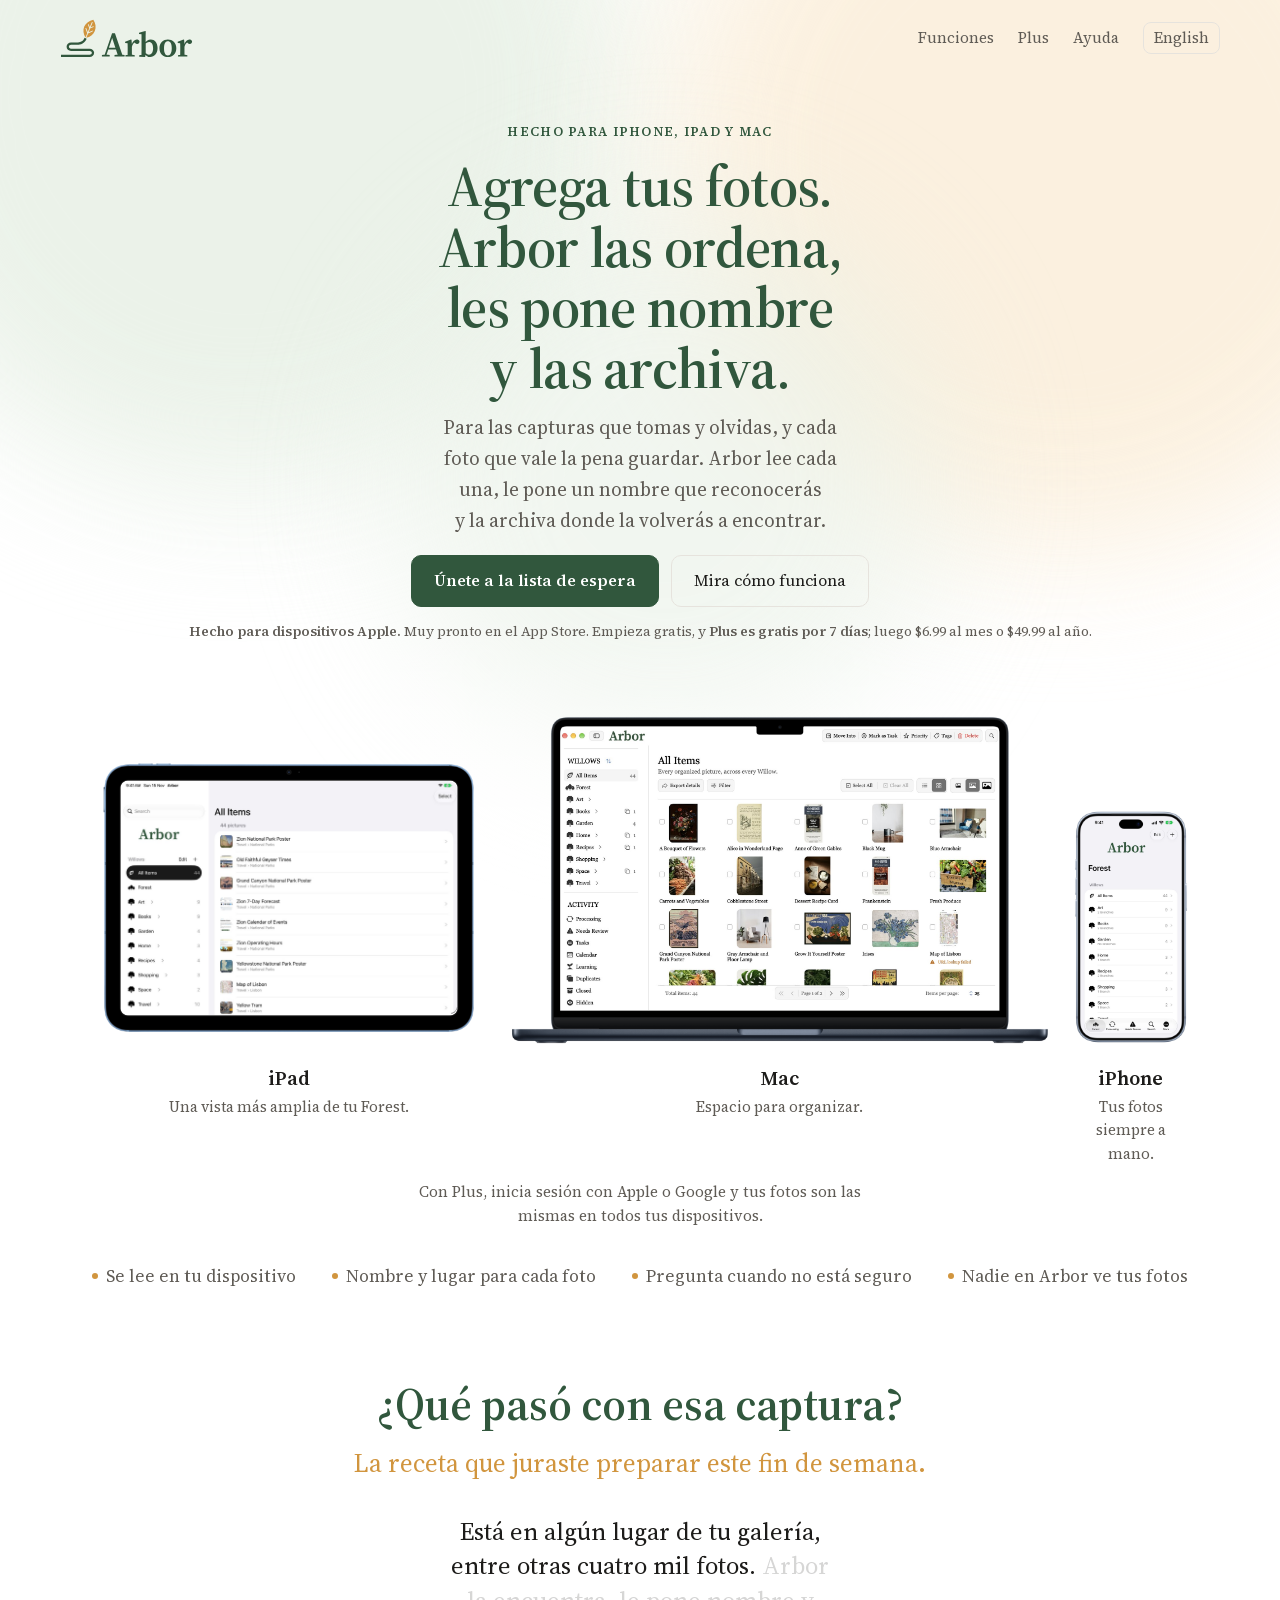
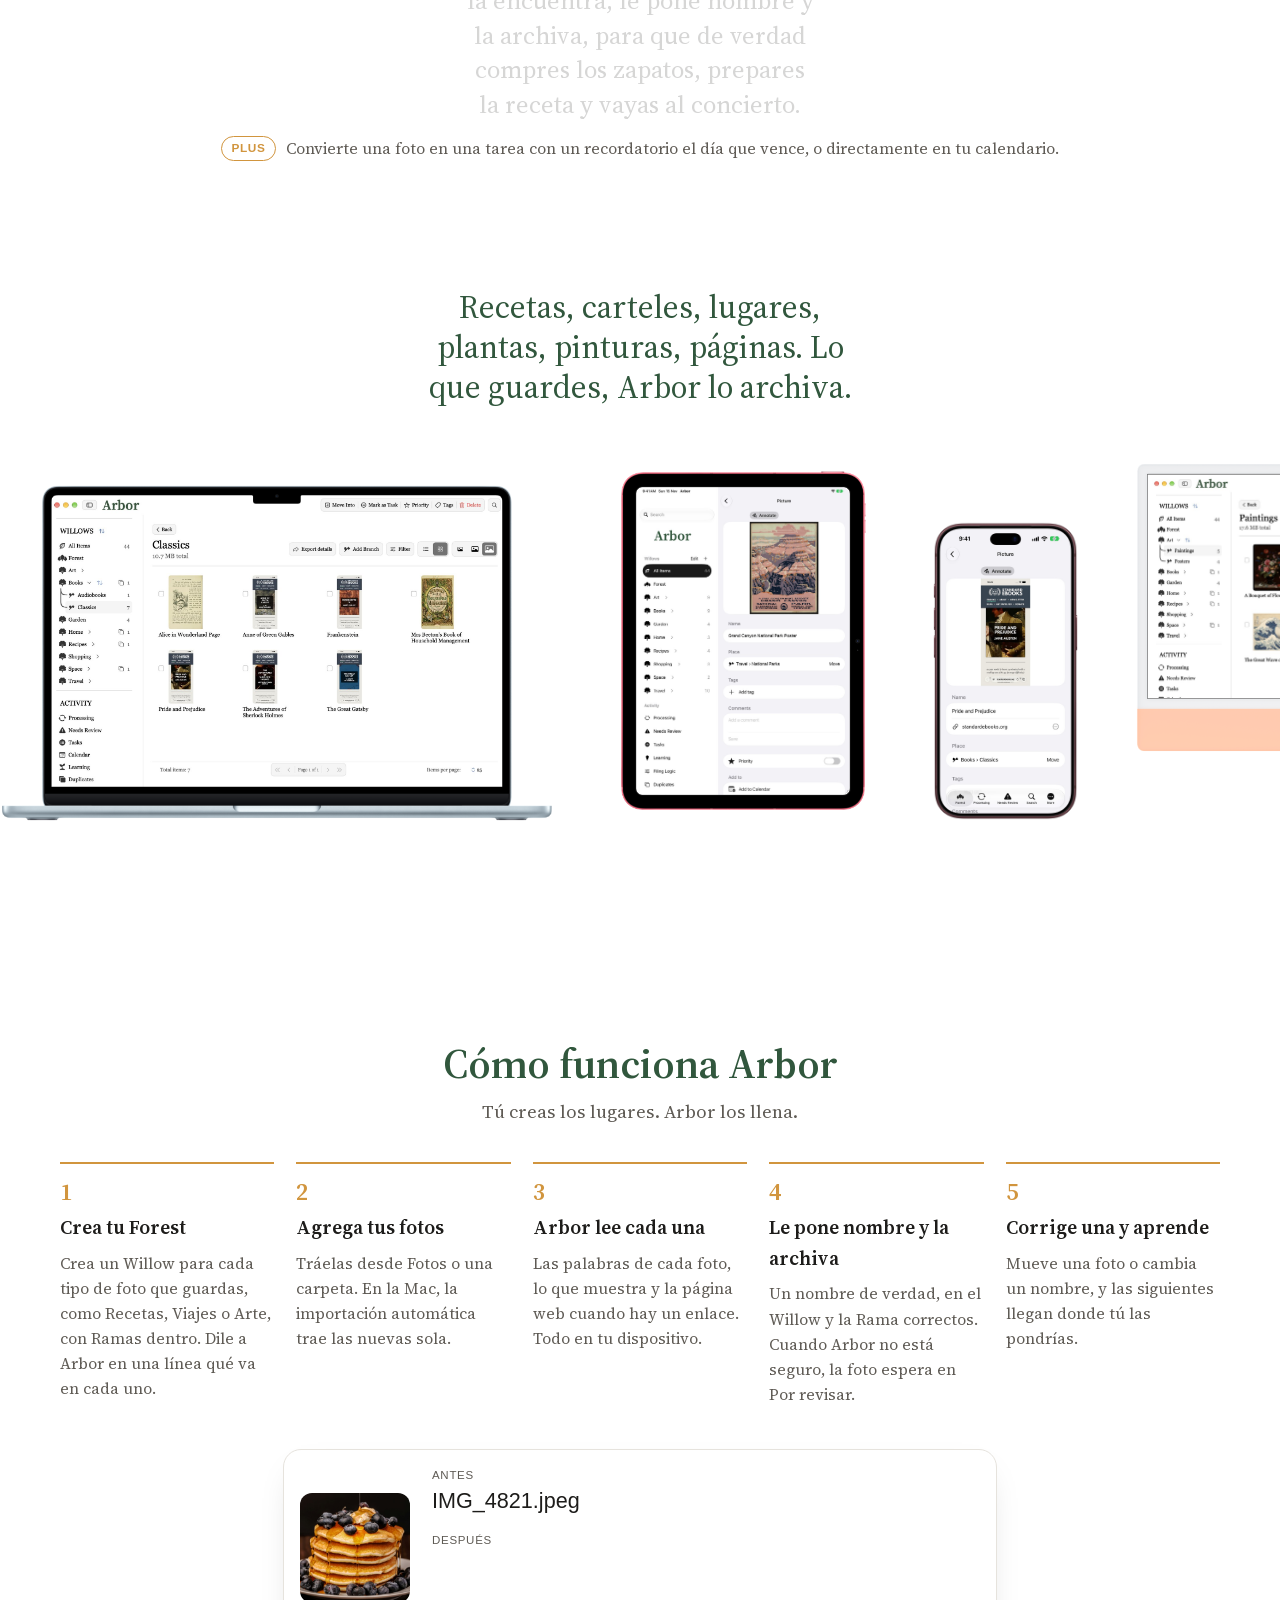
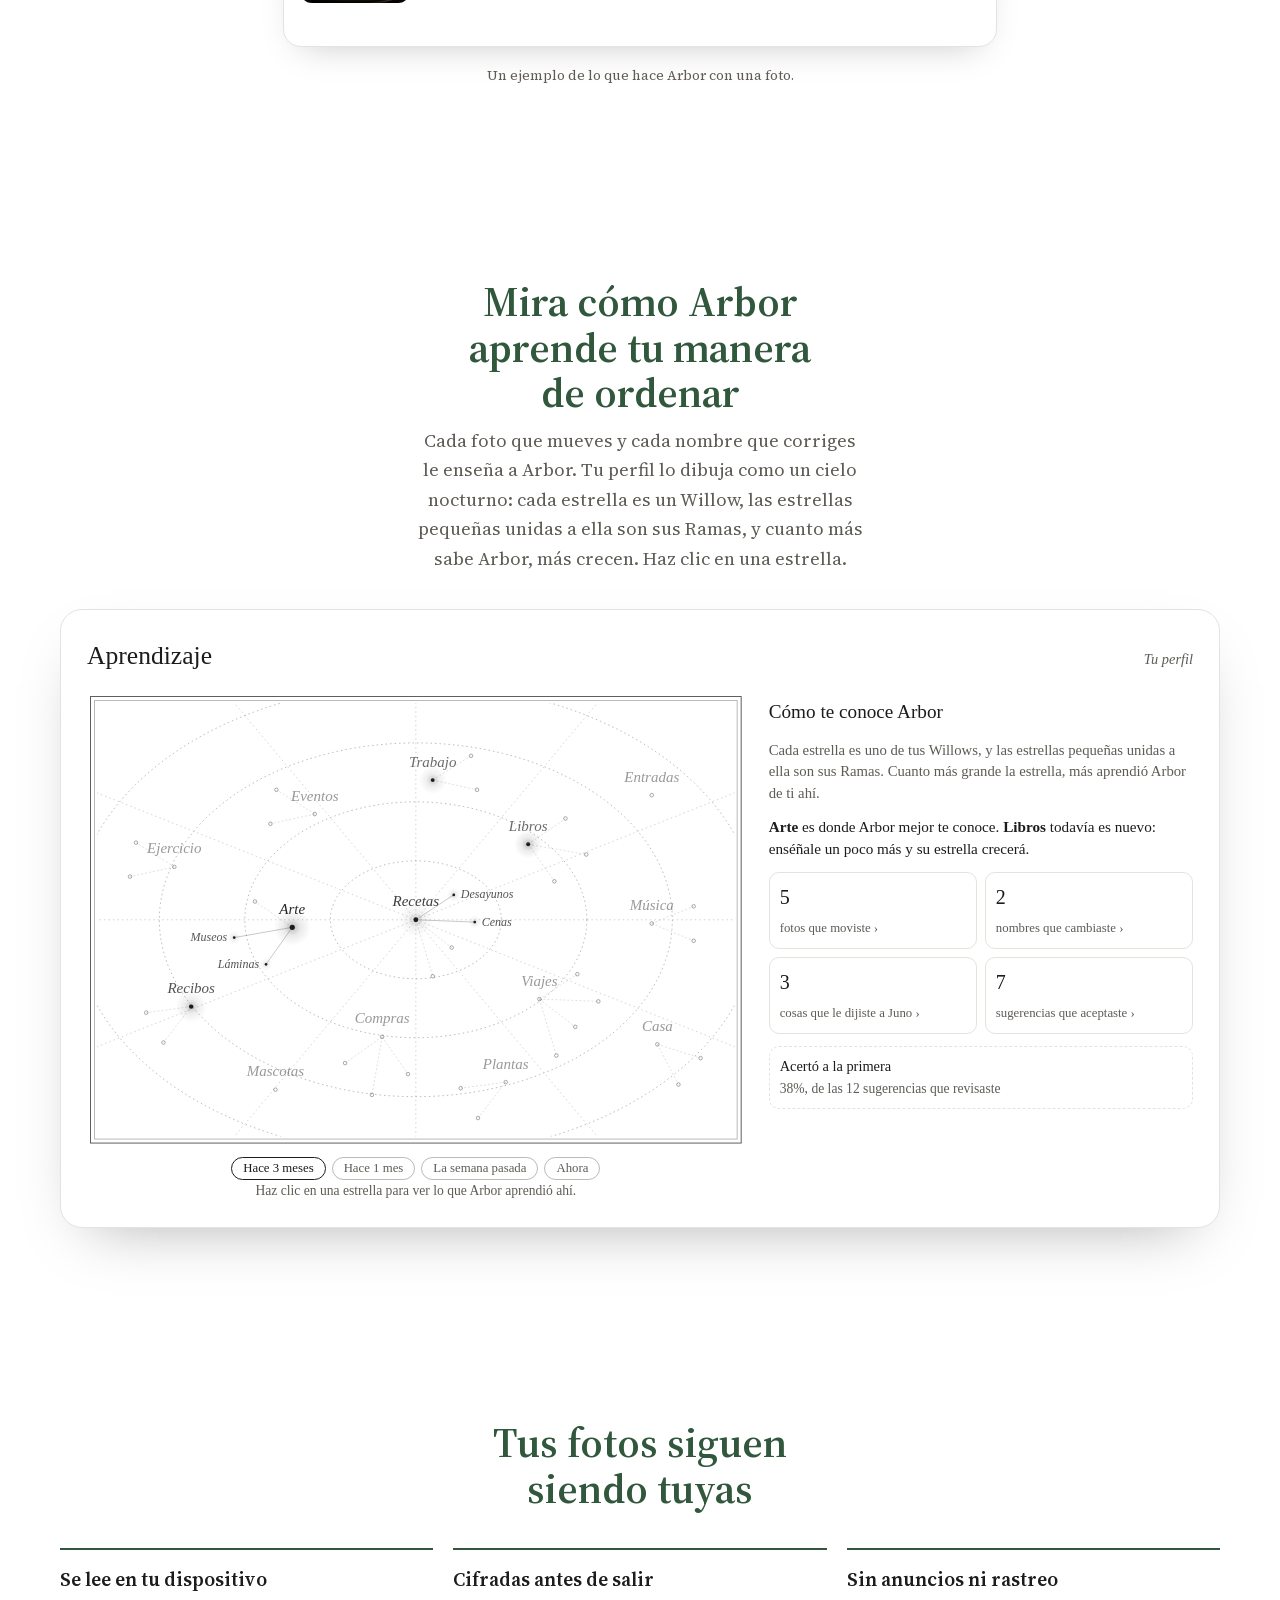
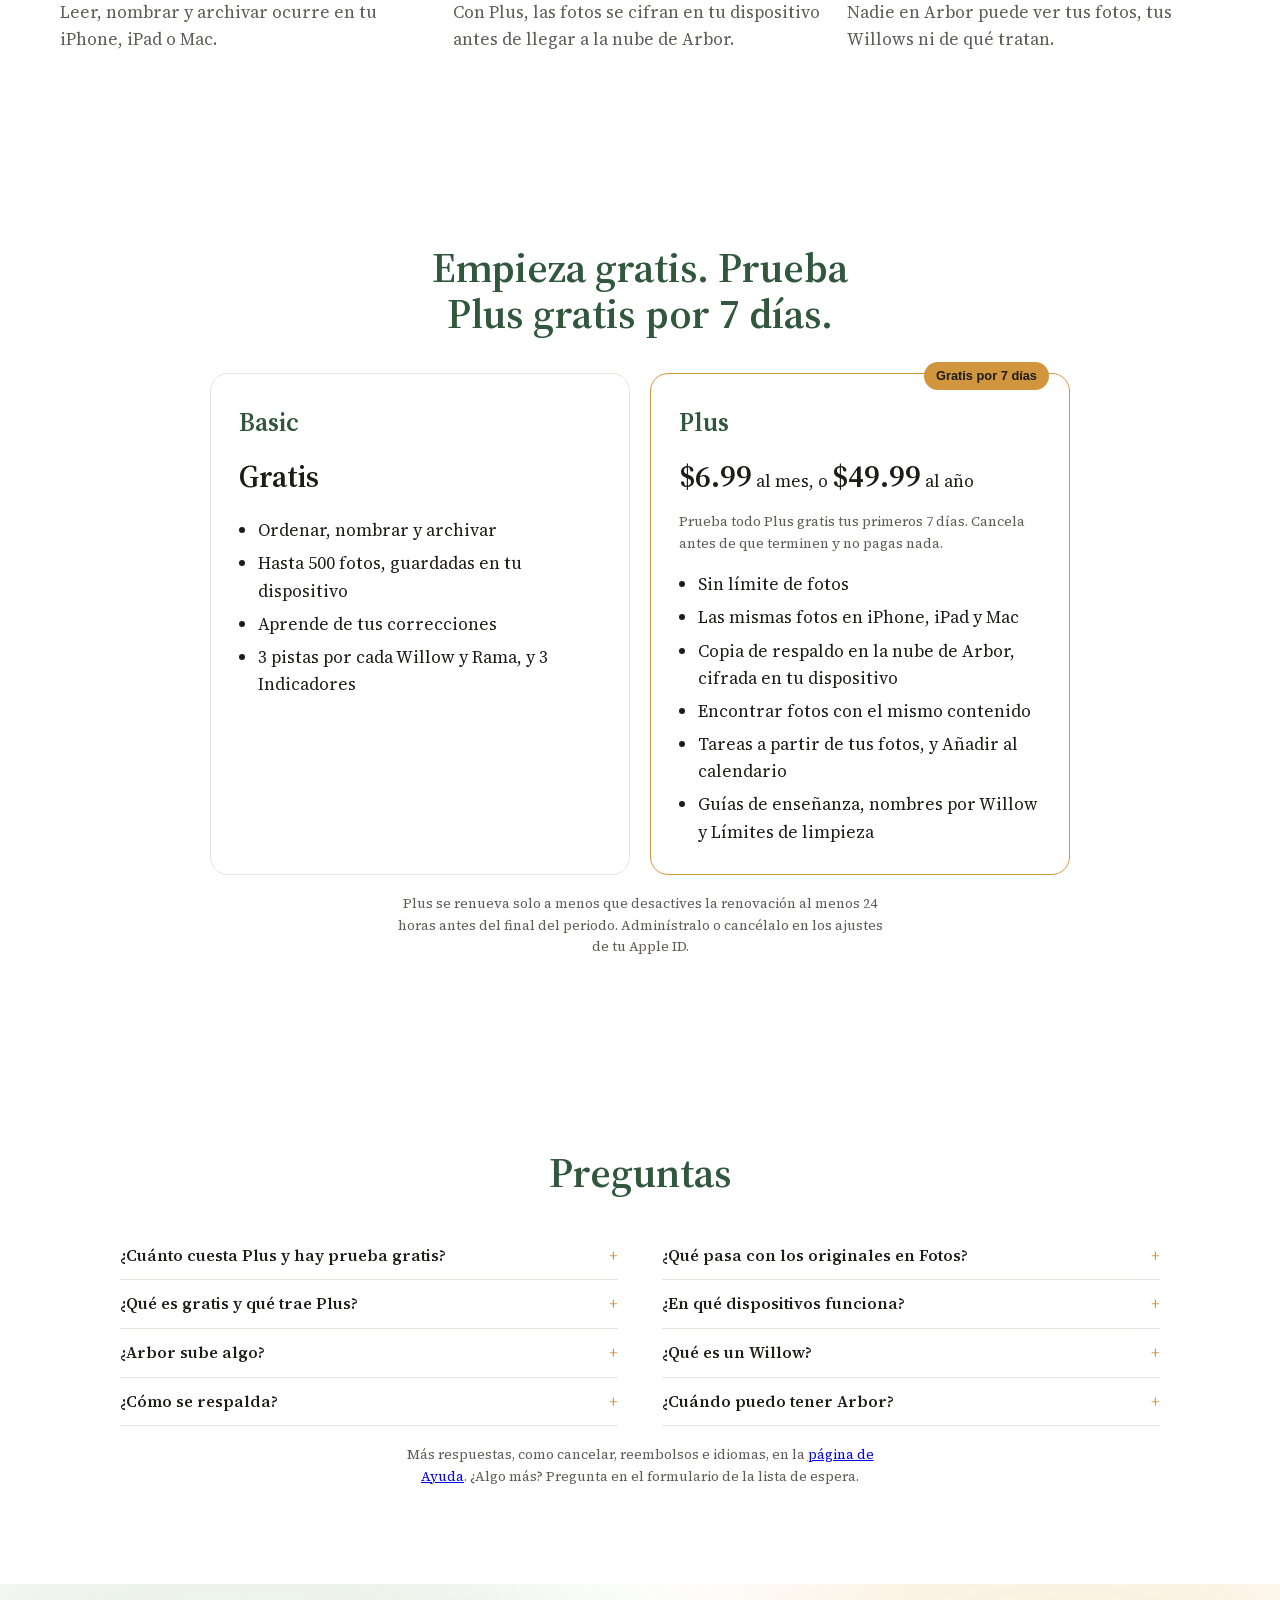
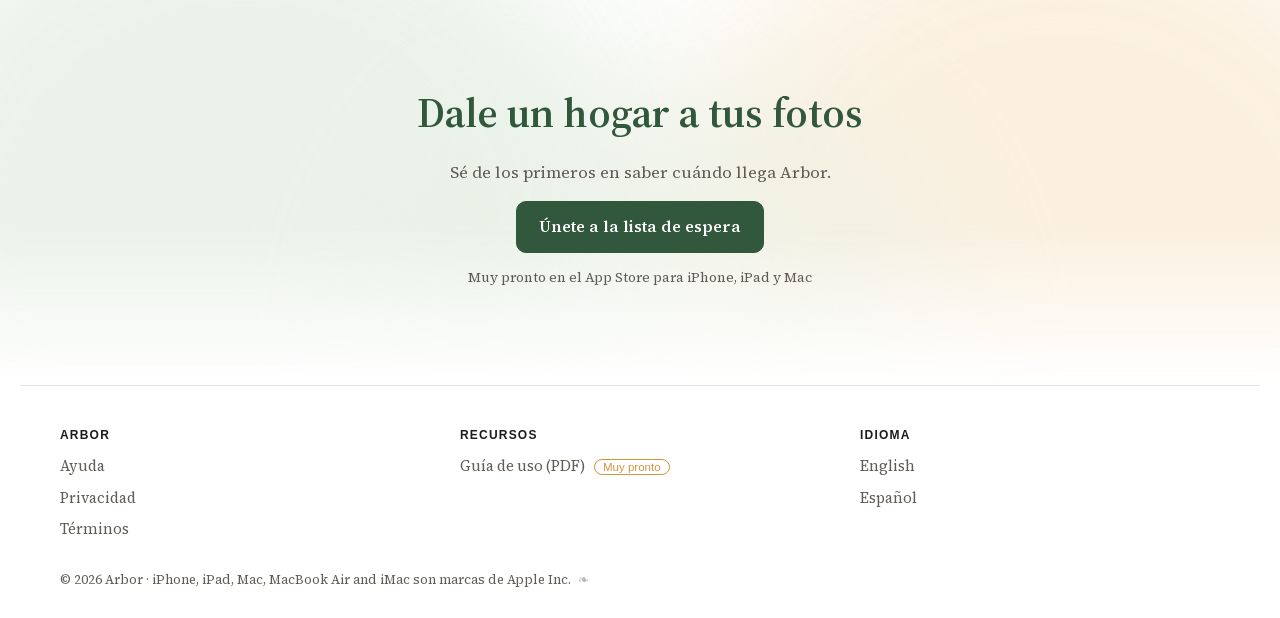
==== es/index.html @ 73fa6dcf "Main headline in Arbor green" ====
<!doctype html>
<html lang="es">
<head>
<meta charset="utf-8">
<meta name="viewport" content="width=device-width, initial-scale=1, viewport-fit=cover">
<title>Arbor: tu curadora de fotos para iPhone, iPad y Mac</title>
<meta name="description" content="Arbor ordena tus fotos en iPhone, iPad y Mac, capturas incluidas. Lee cada una, le pone un nombre que reconocerás y la archiva donde la volverás a encontrar.">
<meta name="color-scheme" content="light dark">
<meta name="theme-color" content="#ffffff" media="(prefers-color-scheme: light)">
<meta name="theme-color" content="#151614" media="(prefers-color-scheme: dark)">
<meta property="og:title" content="Arbor: tu curadora de fotos">
<meta property="og:description" content="Agrega tus fotos. Arbor las ordena, les pone nombre y las archiva. Para iPhone, iPad y Mac.">
<meta property="og:image" content="https://arborcurator.com/img/share.png">
<meta property="og:url" content="https://arborcurator.com/es/">
<link rel="icon" href="../img/icon.svg" type="image/svg+xml">
<link rel="apple-touch-icon" href="../img/apple-touch-icon.png">
<link rel="alternate" hreflang="en" href="https://arborcurator.com/">
<link rel="stylesheet" href="../fonts/fonts.css">
<style>
/* Layout: Arbor's home page itself, full width. Motion lives in the page (a drifting color wash, a moving strip of
   pictures, tabs that switch by themselves, sliding feature cards, a name that types itself, scroll reveals).
   Apple's device frames stay still and straight, as Apple's marketing rules require. A small pill tries colors, fonts, dark. */
:root {
  --bg:#ffffff; --fg:#1d1c1a; --muted:#66625b; --line:#dedbd5; --green:#31573D; --gold:#B57A26; --on:#ffffff;
  --apple:-apple-system, BlinkMacSystemFont, "Helvetica Neue", Helvetica, Arial, sans-serif;
}
@media (prefers-color-scheme: dark) { :root:not([data-theme="light"]) { --bg:#141513; --fg:#ecebe7; --muted:#a39e96; --line:#34352f; --green:#8fc59f; --gold:#e0ad5e; --on:#141513; color-scheme:dark } }
:root[data-theme="dark"] { --bg:#141513; --fg:#ecebe7; --muted:#a39e96; --line:#34352f; --green:#8fc59f; --gold:#e0ad5e; --on:#141513; color-scheme:dark }
body { background:var(--bg); color:var(--fg); margin:0; }
button:focus-visible, a:focus-visible { outline:2px solid var(--gold); outline-offset:2px; }
.pill { position:fixed; right:max(16px, env(safe-area-inset-right, 0px)); bottom:calc(16px + env(safe-area-inset-bottom, 0px)); z-index:20; display:flex; flex-wrap:wrap; gap:8px; padding:8px; border-radius:14px; background:color-mix(in srgb, var(--bg) 88%, transparent); backdrop-filter:blur(10px); border:1px solid var(--line); box-shadow:0 8px 24px rgba(0,0,0,.12); max-width:calc(100vw - 32px); font-family:var(--apple); }
.seg { display:flex; flex-wrap:wrap; gap:4px; }
.seg button { font:inherit; font-size:.8rem; padding:4px 9px; border-radius:8px; border:1px solid var(--line); background:var(--bg); color:var(--fg); cursor:pointer; }
.seg button[aria-pressed="true"] { background:var(--green); border-color:var(--green); color:var(--on); }

/* ===== The website ===== */
.site { --s-bg:#ffffff; --s-fg:#1d1c1a; --s-muted:#5f5b55; --s-line:#e6e3dd; --s-head:#1d1c1a; --s-mark:#31573D; --s-gold:#D1953E;
  --s-btn:#D1953E; --s-btntext:#1d1c1a; --s-panel:#f6f4ef; --s-panel2:#eef3ec; --s-wash1:#e9f1e7; --s-wash2:#fbefdc; --s-card:#ffffff;
  --s-hfont:"Source Serif 4", Georgia, serif; --s-bfont:"Source Serif 4", Georgia, serif;
  background:var(--s-bg); color:var(--s-fg); font-family:var(--s-bfont); font-size:17px; line-height:1.6; overflow-x:clip; container-type:inline-size; }
.site.c-a { --s-head:#31573D; --s-btn:#31573D; --s-btntext:#fff; }
.site.c-b { --s-bg:#EEF3EC; --s-head:#31573D; --s-btn:#31573D; --s-btntext:#fff; --s-panel:#ffffff; --s-panel2:#ffffff; --s-card:#ffffff; --s-line:#d6e0d3; --s-wash1:#dbe9d6; --s-wash2:#f7ecd8; --s-muted:#4d5a50; }
.site.c-b.dark { --s-bg:#121a14; --s-panel:#1c271f; --s-panel2:#1c271f; --s-card:#1c271f; --s-line:#2c3a2f; --s-wash1:#1d3123; --s-wash2:#2a2418; }
.site.dark { --s-bg:#151614; --s-fg:#ecebe7; --s-muted:#a7a29a; --s-line:#33342f; --s-head:#f1efe9; --s-mark:#a9d3b5; --s-gold:#e0ad5e; --s-btn:#e0ad5e; --s-btntext:#151614; --s-panel:#1e201c; --s-panel2:#1a221c; --s-wash1:#1b2a1f; --s-wash2:#2a2216; --s-card:#1e201c; }
.site.c-a.dark, .site.c-b.dark { --s-head:#a9d3b5; --s-btn:#8fc59f; --s-btntext:#10170f; }
.site.f-a { --s-bfont:-apple-system, BlinkMacSystemFont, "Helvetica Neue", Arial, sans-serif; }
.site.f-c { --s-bfont:"Source Sans 3", "Helvetica Neue", Arial, sans-serif; }
.site h1, .site h2, .site h3 { font-family:var(--s-hfont); font-weight:600; color:var(--s-head); margin:0; text-wrap:balance; }
.site p { margin:0; }
.in { max-width:1160px; margin:0 auto; padding-left:max(40px, env(safe-area-inset-left, 0px)); padding-right:max(40px, env(safe-area-inset-right, 0px)); }
.nav { display:flex; align-items:center; justify-content:space-between; gap:16px; padding-block:18px; position:relative; z-index:2; }
.brand { display:flex; align-items:center; text-decoration:none; } .lockup { height:40px; width:auto; display:block; } .lg { fill:#31573D; } .lo { fill:#D1953E; } .site.dark .lg { fill:#a9d3b5; } .site.dark .lo { fill:#e0ad5e; }
.links { display:flex; gap:24px; font-size:.95rem; align-items:center; }
.links a { color:var(--s-muted); text-decoration:none; } .links a:hover { color:var(--s-fg); }
.links .lang { border:1px solid var(--s-line); border-radius:8px; padding:3px 10px; }

/* Hero with a slowly drifting color wash (PDF Expert style) */
.top { position:relative; isolation:isolate; }
.wash { position:absolute; inset:0 0 18% 0; z-index:-1; overflow:hidden; }
.wash i { position:absolute; width:62vmax; height:62vmax; border-radius:50%; filter:blur(70px); opacity:.9; }
.wash i:nth-child(1) { background:var(--s-wash1); left:-12%; top:-30%; }
.wash i:nth-child(2) { background:var(--s-wash2); right:-14%; top:-24%; }
.wash i:nth-child(3) { background:var(--s-wash1); left:30%; top:20%; width:44vmax; height:44vmax; opacity:.6; }
.wash::after { content:""; position:absolute; inset:auto 0 0 0; height:40%; background:linear-gradient(transparent, var(--s-bg)); }
.hero { text-align:center; display:flex; flex-direction:column; align-items:center; gap:14px; padding-block:46px 10px; }
.for { font-size:.8rem; letter-spacing:.1em; text-transform:uppercase; font-weight:600; color:var(--s-mark); }
.h1 { font-size:3.6rem; line-height:1.05; letter-spacing:-.012em; max-width:16ch; }
.h1 span { display:inline-block; }
.sub { font-size:1.2rem; color:var(--s-muted); max-width:46ch; text-wrap:balance; }
.btns { display:flex; flex-wrap:wrap; justify-content:center; gap:12px; margin-top:6px; }
.btn { font:inherit; font-size:1rem; font-weight:600; border-radius:10px; padding:12px 22px; border:1px solid var(--s-btn); background:var(--s-btn); color:var(--s-btntext); text-decoration:none; cursor:pointer; }
.btn.ghost { background:transparent; color:var(--s-fg); border-color:var(--s-line); font-weight:400; }
.small { font-size:.86rem; color:var(--s-muted); }

/* Apple's own device frames, straight on, side by side, true relative size, never moved or overlapped */
.devices { display:flex; align-items:flex-end; justify-content:center; gap:2.2%; max-width:1080px; margin:40px auto 0; padding-inline:24px; }
.dev { position:relative; flex:none; }
.dev .frame { position:relative; z-index:2; display:block; width:100%; height:auto; pointer-events:none; }
.dev .screen { position:absolute; z-index:1; overflow:hidden; background:#fff; }
.dev.iphone .screen { border-radius:13% / 6%; } .dev.ipad .screen { border-radius:4% / 3%; } .dev.ipadl .screen { border-radius:3% / 4%; } .dev.duo .screen { border-radius:5% / 3.5%; } .dev.mac .screen { border-radius:1.5% 1.5% 0 0 / 2.3% 2.3% 0 0; }
.devices .dev.mac { width:50%; } .devices .dev.ipadl { width:36.5%; } .dev.mac .screen { left:9.294%; top:9.478%; width:81.356%; height:81.043%; }
.devices .dev.ipad { width:29.5%; } .dev.ipad .screen { left:9.804%; top:7.246%; width:80.343%; height:85.507%; }
.devices .dev.iphone { width:10.6%; } .dev.iphone .screen { left:5.333%; top:2.5%; width:89.333%; height:95%; }
.dev.ipadl .screen { left:7.246%; top:9.804%; width:85.507%; height:80.392%; }
.dev.mini .screen { left:5.077%; top:7.494%; width:89.846%; height:85.011%; border-radius:3% / 4.5%; }
.dev.minip .screen { left:7.494%; top:5.077%; width:85.011%; height:89.846%; border-radius:4.5% / 3%; }
.dev.neo .screen { left:12.647%; top:14.26%; width:74.706%; height:71.48%; }
.dev.pro .screen { left:10.882%; top:11.449%; width:78.235%; height:77.102%; }
.dev.imac .screen { left:2.962%; top:3.752%; width:94.077%; height:62.116%; }
.dev.duo .screen { left:5.340%; top:3.880%; width:89.319%; height:92.240%; }
.screen img { width:100%; height:100%; object-fit:cover; object-position:top center; display:block; background:#fff; }
.screen .slide { position:absolute; inset:0; opacity:0; transition:opacity .9s ease; }
.screen .slide.on { opacity:1; }
.coming { position:absolute; inset:0; display:flex; flex-direction:column; align-items:center; justify-content:center; gap:4px; text-align:center; padding:8%; font-family:var(--apple); font-size:.78rem; line-height:1.35; color:#77736c; background:#f4f3ef; }
.coming br { display:none; } .coming i { font-size:.85em; opacity:.75; }
.standin { position:absolute; left:8px; bottom:8px; z-index:3; font-family:var(--apple); font-size:.66rem; background:rgba(29,28,26,.82); color:#fff; border-radius:5px; padding:2px 7px; }

.devcaps { display:flex; justify-content:center; gap:2.2%; max-width:1080px; margin:18px auto 0; padding-inline:24px; text-align:center; }
.devcaps > div { flex:none; display:flex; flex-direction:column; gap:2px; }
.devcaps .cap-ipad { width:36.5%; } .devcaps .cap-mac { width:50%; } .devcaps .cap-iphone { width:10.6%; }
.devcaps b { font-family:var(--s-hfont); font-size:1.25rem; font-weight:600; color:var(--s-fg); }
.devcaps span { color:var(--s-muted); font-size:.92rem; }
.syncline { text-align:center; color:var(--s-muted); font-size:.95rem; margin:14px auto 0 !important; max-width:60ch; padding-inline:20px; }
/* Proof line */
.proof { display:flex; flex-wrap:wrap; justify-content:center; gap:10px 36px; padding-block:34px 0; color:var(--s-muted); }
.proof span { display:flex; align-items:center; gap:8px; } .proof i { width:6px; height:6px; border-radius:50%; background:var(--s-gold); display:block; }

/* Moving strip of real pictures */
.strip { margin-top:64px; overflow:hidden; mask-image:linear-gradient(90deg, transparent, #000 8%, #000 92%, transparent); }
.strip-cap { text-align:center; color:var(--s-muted); font-size:.95rem; margin-bottom:16px; }
.track { display:flex; gap:16px; width:max-content; }
.track figure { margin:0; height:190px; border-radius:12px; overflow:hidden; flex:none; box-shadow:0 8px 24px -12px rgba(0,0,0,.25); }
.track img { height:100%; width:auto; display:block; }
.track.two { margin-top:16px; }

.sec { padding-block:96px; }
.sec-head { text-align:center; display:flex; flex-direction:column; gap:10px; align-items:center; margin-bottom:36px; }
.sec-head h2 { font-size:2.6rem; line-height:1.1; max-width:20ch; }
.sec-head p { color:var(--s-muted); font-size:1.15rem; max-width:50ch; }

/* How it works, with a name that types itself */
.how { list-style:none; margin:0 auto; padding:0; display:grid; grid-template-columns:repeat(5, 1fr); gap:22px; }
.how li { display:flex; flex-direction:column; gap:8px; border-top:2px solid var(--s-line); padding-top:16px; position:relative; }
.how li::before { content:""; position:absolute; left:0; top:-2px; height:2px; width:0; background:var(--s-gold); transition:width 1.2s ease; }
.how li.on::before { width:100%; }
.how .n { font-family:var(--s-hfont); font-size:1.5rem; font-weight:600; color:var(--s-gold); line-height:1; }
.how b { font-family:var(--s-hfont); font-size:1.2rem; font-weight:600; color:var(--s-fg); }
.how p { color:var(--s-muted); font-size:.98rem; }
.rename { margin:42px auto 0; max-width:680px; display:flex; align-items:center; gap:22px; background:var(--s-card); border:1px solid var(--s-line); border-radius:18px; padding:16px; box-shadow:0 14px 34px -18px rgba(0,0,0,.25); }
.rename img { width:110px; height:110px; object-fit:cover; border-radius:12px; flex:none; }
.rename .names { position:relative; flex:1; min-width:0; }
.rename .old { position:relative; display:inline-block; font-family:var(--apple); font-size:1.35rem; color:var(--s-fg); transition:opacity .45s ease, transform .45s ease, filter .45s ease; }
.rename .old svg { position:absolute; left:-6%; top:50%; width:112%; height:1.9em; transform:translateY(-50%); overflow:visible; pointer-events:none; }
.rename .old path { fill:none; stroke:var(--s-fg); stroke-opacity:.82; stroke-width:4.2; stroke-linecap:round; stroke-linejoin:round; }
.rename.gone .old { opacity:0; transform:scale(.9) translateY(-4px); filter:blur(3px); }
.rename .new { position:relative; display:inline-block; font-family:var(--s-hfont); font-size:1.7rem; font-weight:600; color:var(--s-head); line-height:1.25; margin-top:4px; clip-path:inset(0 100% 0 0); }
.rename.write .new { animation:write 1.3s cubic-bezier(.45,.05,.4,1) forwards; }
@keyframes write { to { clip-path:inset(0 0 0 0); } }
.rename .new svg { position:absolute; left:0; bottom:-.32em; width:100%; height:.5em; overflow:visible; }
.rename .new svg path { fill:none; stroke:var(--s-gold); stroke-width:3; stroke-linecap:round; stroke-dasharray:240; stroke-dashoffset:240; }
.rename.write .new svg path { animation:under .6s 1.25s ease-out forwards; }
@keyframes under { to { stroke-dashoffset:0; } }
.rename .chip { display:inline-flex; gap:6px; margin-top:10px; font-family:var(--apple); font-size:.88rem; padding:5px 12px; border-radius:999px; background:var(--s-panel2); color:var(--s-mark); opacity:0; transform:translateY(6px); transition:opacity .4s ease, transform .4s ease; }
.rename .chip.on { opacity:1; transform:none; }
.rename .tag { font-family:var(--apple); font-size:.72rem; letter-spacing:.06em; text-transform:uppercase; color:var(--s-muted); }
@keyframes blink { 50% { opacity:0; } }

/* Device tabs that switch by themselves, with a progress line */
.tabs { display:flex; justify-content:center; flex-wrap:wrap; gap:6px; margin-bottom:18px; }
.tab { position:relative; overflow:hidden; font:inherit; font-size:.97rem; padding:8px 18px; border-radius:999px; border:1px solid var(--s-line); background:transparent; color:var(--s-muted); cursor:pointer; }
.tab[aria-selected="true"] { color:var(--s-fg); border-color:var(--s-fg); }
.tab .bar { position:absolute; left:0; bottom:0; height:2px; width:0; background:var(--s-gold); }
.tab[aria-selected="true"] .bar.run { animation:fill 6s linear forwards; }
@keyframes fill { to { width:100%; } }
.site .tabtext { text-align:center; color:var(--s-muted); max-width:52ch; margin:0 auto 26px; min-height:3.2em; }
.tabstage { position:relative; display:flex; justify-content:center; align-items:flex-end; min-height:200px; }
.tabstage .dev { animation:rise .6s cubic-bezier(.2,.7,.2,1) both; }
.tabstage { gap:3%; align-items:flex-end; } .tabstage .dev.imac { width:min(560px, 56%); } .tabstage .dev.mac { width:min(460px, 41%); } .tabstage .dev.ipad { width:min(300px, 31%); } .tabstage .dev.ipadl { width:min(520px, 54%); } .tabstage .dev.iphone { width:min(200px, 22%); } .tabstage .dev.duo { width:min(320px, 36%); }
@keyframes rise { from { opacity:0; transform:translateY(24px); } to { opacity:1; transform:none; } }

.trio { display:grid; grid-template-columns:48fr 35fr 10.2fr; grid-template-rows:auto auto; column-gap:3.4%; max-width:1100px; margin:0 auto; }
.trio figure { margin:0; display:grid; grid-row:span 2; grid-template-rows:subgrid; justify-items:center; row-gap:20px; }
.trio .dev { width:100%; align-self:end; } .trio .tphone .dev { width:62%; }
.trio figcaption { text-align:center; display:flex; flex-direction:column; gap:2px; align-self:start; white-space:nowrap; }
.trio figcaption b { font-family:var(--s-hfont); font-size:1.5rem; font-weight:600; color:var(--s-fg); }
.trio figcaption span { color:var(--s-muted); }
.show-cap { text-align:center; font-family:var(--s-hfont); font-size:2rem; line-height:1.25; color:var(--s-head); max-width:28ch; margin:0 auto 34px !important; text-wrap:balance; }
.showrow { overflow:hidden; padding:20px 0 28px; }
.showtrack { display:flex; align-items:flex-end; width:max-content; animation:drift 140s linear infinite; will-change:transform; }
.showrow:hover .showtrack { animation-play-state:paused; }
@keyframes drift { to { transform:translateX(-50%); } }
@media (prefers-reduced-motion: reduce) { .showrow { overflow-x:auto; } .showtrack { animation:none; } }
.showrow::-webkit-scrollbar { display:none; }
.sitem { flex:none; height:360px; display:flex; align-items:flex-end; margin-right:56px; }
.sitem .dev { height:100%; width:auto; } .sitem .dev .frame { height:100%; width:auto; }
.sitem.s-iphone { height:300px; } .sitem.s-mini { height:250px; } .sitem.s-ipadl { height:300px; } .sitem.s-ipad { height:360px; } .sitem.s-minip { height:310px; }
.showrow:focus-visible { outline:2px solid var(--s-gold); outline-offset:-2px; }
/* Feature cards that slide sideways (Paste style) */
.carousel { position:relative; }
.cards { display:flex; gap:22px; transition:transform .8s cubic-bezier(.2,.7,.2,1); will-change:transform; }
.card { flex:0 0 min(560px, 82%); background:var(--s-panel); border-radius:22px; padding:28px; display:flex; flex-direction:column; gap:16px; }
.card:nth-child(even) { background:var(--s-panel2); }
.card h3 { font-size:1.6rem; line-height:1.15; }
.card p { color:var(--s-muted); }
.card .shot { border-radius:12px; overflow:hidden; background:#fff; height:300px; box-shadow:0 14px 30px -16px rgba(0,0,0,.3); position:relative; }
.card .shot img { width:100%; height:100%; object-fit:contain; object-position:center; display:block; padding:10px; box-sizing:border-box; }
.cdev { display:flex; justify-content:center; align-items:center; height:300px; padding:14px 0; box-sizing:border-box; border-radius:14px; background:radial-gradient(closest-side, color-mix(in srgb, var(--s-bg) 70%, transparent), transparent); }
.cdev .dev { height:100%; width:auto; flex:none; } .cdev .dev .frame { height:100%; width:auto; }
.plus { align-self:flex-start; font-family:var(--apple); font-size:.74rem; font-weight:600; letter-spacing:.05em; color:var(--s-gold); border:1px solid var(--s-gold); border-radius:999px; padding:2px 10px; }
.cnav { display:flex; justify-content:center; align-items:center; gap:14px; margin-top:24px; }
.cnav button.arrow { font:inherit; width:40px; height:40px; border-radius:50%; border:1px solid var(--s-line); background:var(--s-bg); color:var(--s-fg); cursor:pointer; font-size:1.1rem; }
.dots { display:flex; gap:8px; } .dots button { width:8px; height:8px; border-radius:99px; border:0; padding:0; background:var(--s-line); cursor:pointer; transition:width .3s ease, background .3s ease; }
.dots button[aria-current="true"] { width:26px; background:var(--s-gold); }

/* Learning: the star chart stays pinned while three lines change as you scroll */
.learnmock { background:var(--s-card); border:1px solid var(--s-line); border-radius:22px; padding:26px; box-shadow:0 24px 60px -30px rgba(0,0,0,.35); }
.learnmock .lh { display:flex; justify-content:space-between; align-items:baseline; gap:12px; flex-wrap:wrap; margin-bottom:16px; }
.learnmock .lh b { font-family:Georgia, serif; font-size:1.6rem; font-weight:400; color:var(--s-fg); }
.learnmock .lh span { font-family:Georgia, serif; font-size:.9rem; color:var(--s-muted); font-style:italic; }
.lgrid { display:grid; grid-template-columns:minmax(0, 1.55fr) minmax(0, 1fr); gap:24px; align-items:start; font-family:Georgia, serif; }
.lgrid canvas { width:100%; aspect-ratio:1.45; display:block; color:var(--s-fg); cursor:pointer; }
.lhint { text-align:center; color:var(--s-muted); font-size:.85rem; margin-top:8px; }
.times { display:flex; justify-content:center; flex-wrap:wrap; gap:6px; margin-top:10px; }
.times button { font-family:Georgia, serif; font-size:.8rem; padding:3px 11px; border-radius:999px; border:1px solid color-mix(in srgb, var(--s-fg) 30%, transparent); background:transparent; color:var(--s-muted); cursor:pointer; }
.times button[aria-pressed="true"] { color:var(--s-fg); border-color:var(--s-fg); }
.lside { display:flex; flex-direction:column; gap:12px; color:var(--s-fg); }
.lpanel { border:1px solid color-mix(in srgb, var(--s-fg) 35%, transparent); border-radius:14px; padding:14px 16px; animation:panelIn .35s ease both; }
@keyframes panelIn { from { opacity:0; transform:translateY(8px); } to { opacity:1; transform:none; } }
.lpanel .ph { display:flex; justify-content:space-between; align-items:baseline; gap:10px; }
.lpanel .ph b { font-size:1.2rem; font-weight:400; }
.lpanel .ph button { font:inherit; font-size:.9rem; background:none; border:0; color:var(--s-muted); cursor:pointer; }
.lpanel .sub { color:var(--s-muted); font-size:.92rem; margin:2px 0 8px; }
.lpanel .row { display:flex; justify-content:space-between; gap:10px; padding:7px 0; border-top:1px solid var(--s-line); font-size:.95rem; }
.lpanel .row span:last-child { color:var(--s-muted); white-space:nowrap; }
.lpanel .row span:last-child::after { content:" \203A"; }
.lpanel .br { font-size:.85rem; color:var(--s-muted); margin-top:8px; }
.lside h4 { font-size:1.2rem; font-weight:400; margin:4px 0 0; }
.lside .exp { color:var(--s-muted); font-size:.92rem; line-height:1.45; }
.lside .best { font-size:.95rem; line-height:1.45; transition:opacity .4s ease; }
.lstats { display:grid; grid-template-columns:1fr 1fr; gap:8px; }
.lstats div { border:1px solid var(--s-line); border-radius:10px; padding:8px 10px; }
.lstats b { display:block; font-size:1.25rem; font-weight:400; font-variant-numeric:tabular-nums; }
.lstats span { font-size:.8rem; color:var(--s-muted); }
.lfirst { border:1px dashed var(--s-line); border-radius:10px; padding:8px 10px; font-size:.9rem; }
.lfirst span { display:block; color:var(--s-muted); font-size:.85rem; }

.private { display:grid; grid-template-columns:repeat(3, 1fr); gap:20px; }
.private div { border-top:2px solid var(--s-mark); padding-top:14px; }
.private b { font-family:var(--s-hfont); font-size:1.2rem; font-weight:600; display:block; margin-bottom:4px; }
.private p { color:var(--s-muted); }
.plans { display:grid; grid-template-columns:1fr 1fr; gap:20px; max-width:860px; margin:0 auto; }
.plan { background:var(--s-card); border:1px solid var(--s-line); border-radius:18px; padding:28px; display:flex; flex-direction:column; gap:10px; transition:transform .3s ease, box-shadow .3s ease; }
.plan:hover { transform:translateY(-4px); box-shadow:0 18px 40px -22px rgba(0,0,0,.3); }
.plan.plusc { border-color:var(--s-gold); position:relative; }
.trial { position:absolute; top:-12px; right:20px; font-family:var(--apple); font-size:.8rem; font-weight:600; background:var(--s-gold); color:#1d1c1a; border-radius:999px; padding:4px 12px; }
.plan h3 { font-size:1.6rem; } .price b { font-family:var(--s-hfont); font-size:1.9rem; font-weight:600; }
.plan ul { margin:6px 0 0; padding-left:1.1em; display:flex; flex-direction:column; gap:6px; }
.site .fine { font-size:.85rem; color:var(--s-muted); text-align:center; max-width:70ch; margin:18px auto 0; }
.qs { max-width:1040px; margin:0 auto; columns:2 420px; column-gap:44px; }
.qs details { border-bottom:1px solid var(--s-line); padding-block:11px; break-inside:avoid; }
.qs summary { cursor:pointer; font-family:var(--s-hfont); font-size:1rem; font-weight:600; list-style:none; display:flex; justify-content:space-between; gap:12px; }
.qs summary::after { content:"+"; color:var(--s-gold); transition:transform .3s ease; } .qs details[open] summary::after { transform:rotate(45deg); }
.qs details p { color:var(--s-muted); margin-top:6px; font-size:.95rem; }
.end { text-align:center; display:flex; flex-direction:column; align-items:center; gap:14px; padding-block:96px; position:relative; isolation:isolate; overflow:hidden; }
.end h2 { font-size:2.6rem; }
.foot { display:grid; grid-template-columns:repeat(3, minmax(0, 1fr)); gap:18px 40px; padding-block:40px 28px; font-size:.92rem; color:var(--s-muted); border-top:1px solid var(--s-line); }
.fcol { display:flex; flex-direction:column; gap:8px; } .fcol b { font-family:var(--apple); font-size:.75rem; letter-spacing:.1em; text-transform:uppercase; color:var(--s-fg); margin-bottom:2px; }
.fcol a { color:var(--s-muted); text-decoration:none; } .fcol a:hover { color:var(--s-fg); }
.soon { font-style:normal; font-family:var(--apple); font-size:.72rem; color:var(--s-gold); border:1px solid var(--s-gold); border-radius:999px; padding:1px 8px; margin-left:6px; white-space:nowrap; }
.fine2 { grid-column:1 / -1; font-size:.8rem; color:var(--s-muted); margin-top:10px !important; }


/* Hook: the screenshot you forgot, with lines that change by themselves */
.hook { text-align:center; display:flex; flex-direction:column; align-items:center; gap:14px; padding-block:90px 30px; }
.hook-q { font-family:var(--s-hfont); font-weight:600; font-size:2.8rem; line-height:1.1; color:var(--s-head); text-wrap:balance; }
.hook-rot { position:relative; height:2.2em; width:100%; font-family:var(--s-hfont); font-size:1.6rem; color:var(--s-gold); }
.hook-rot span { position:absolute; inset:0; opacity:0; transform:translateY(14px); transition:opacity .6s ease, transform .6s ease; }
.hook-rot span.on { opacity:1; transform:none; }
.hook-p { color:var(--s-fg); font-size:1.55rem; line-height:1.4; max-width:34ch; font-family:var(--s-hfont); text-wrap:balance; }
.hook-p .w { opacity:.18; transition:opacity .25s linear; }
.hook-p .w.lit { opacity:1; }
.hook-plus { display:flex; align-items:center; gap:10px; color:var(--s-muted); font-size:.98rem; }
/* Waitlist sheet */
.wl-back { position:fixed; inset:0; z-index:40; background:rgba(20,22,20,.45); display:flex; align-items:center; justify-content:center; padding:16px; }
.wl-back[hidden] { display:none; }
.wl { width:min(420px, 100%); max-height:calc(100vh - 32px); overflow:auto; background:var(--s-bg); color:var(--s-fg); border-radius:16px; padding:20px 22px; box-shadow:0 30px 80px -20px rgba(0,0,0,.45); display:flex; flex-direction:column; gap:10px; font-family:var(--apple); font-size:14px; line-height:1.4; }
.wl h3 { font-family:var(--s-hfont); font-size:1.3rem; margin:0; }
.wl .lead { color:var(--s-muted); font-size:13px; margin:0; }
.wl .row { display:grid; grid-template-columns:1fr 1fr; gap:8px; }
.wl label.f { display:flex; flex-direction:column; gap:3px; font-size:12px; font-weight:600; color:var(--s-muted); }
.wl input[type=text], .wl input[type=email], .wl textarea { font:inherit; font-size:14px; font-weight:400; padding:7px 9px; border-radius:8px; border:1px solid var(--s-line); background:var(--s-bg); color:var(--s-fg); resize:vertical; }
.wl input:focus, .wl textarea:focus { outline:2px solid var(--s-mark); outline-offset:0; }
.wl fieldset { border:0; padding:0; margin:0; }
.wl legend { font-size:12px; font-weight:600; color:var(--s-muted); margin-bottom:5px; padding:0; }
.wl .boxes { display:grid; grid-template-columns:repeat(3, auto); justify-content:start; gap:6px 18px; }
.wl .boxes label { display:flex; align-items:center; gap:6px; font-size:14px; cursor:pointer; }
.wl .boxes input { accent-color:var(--s-mark); width:15px; height:15px; margin:0; }
.wl .acts { display:flex; justify-content:flex-end; gap:8px; margin-top:4px; }
.wl .acts .btn { font-size:14px; padding:7px 14px; border-radius:8px; }
.wl .note { font-size:11.5px; color:var(--s-muted); margin:0; }
.wl .err { color:#b3261e; font-size:12.5px; margin:0; }
.wl .err:empty { display:none; }
.wl .done { text-align:center; display:flex; flex-direction:column; gap:8px; align-items:center; padding-block:10px; }
@container (max-width: 640px) { .hook-q { font-size:2rem; } .hook-rot { font-size:1.2rem; height:2.8em; } .wl .boxes { grid-template-columns:repeat(2, auto); } }

/* Motion (all of it switched off for people who ask their device for less motion) */
@media (prefers-reduced-motion: no-preference) {
  .wash i:nth-child(1) { animation:drift1 22s ease-in-out infinite alternate; }
  .wash i:nth-child(2) { animation:drift2 26s ease-in-out infinite alternate; }
  .wash i:nth-child(3) { animation:drift3 30s ease-in-out infinite alternate; }
  @keyframes drift1 { to { transform:translate(18%, 14%) scale(1.15); } }
  @keyframes drift2 { to { transform:translate(-16%, 18%) scale(.9); } }
  @keyframes drift3 { to { transform:translate(-20%, -12%) scale(1.2); } }
  .h1 span { animation:word .8s cubic-bezier(.2,.7,.2,1) both; }
  @keyframes word { from { opacity:0; transform:translateY(.4em); filter:blur(6px); } to { opacity:1; transform:none; filter:none; } }
  .hero .sub, .hero .btns, .hero .small { animation:word .8s .7s cubic-bezier(.2,.7,.2,1) both; }
  .devices { animation:word 1s .9s cubic-bezier(.2,.7,.2,1) both; }
  .track.one { animation:slide 70s linear infinite; } .track.two { animation:slide 90s linear infinite reverse; }
  .strip:hover .track { animation-play-state:paused; }
  @keyframes slide { to { transform:translateX(-50%); } }
  .rv { opacity:0; transform:translateY(34px); transition:opacity .8s ease, transform .8s cubic-bezier(.2,.7,.2,1); }
  .rv.on { opacity:1; transform:none; }
  .how li.rv:nth-child(2) { transition-delay:.12s; } .how li.rv:nth-child(3) { transition-delay:.24s; } .how li.rv:nth-child(4) { transition-delay:.36s; } .how li.rv:nth-child(5) { transition-delay:.48s; }
  .btn { transition:transform .2s ease, box-shadow .2s ease; } .btn:hover { transform:translateY(-2px); box-shadow:0 8px 18px -8px rgba(0,0,0,.3); }
}
@media (prefers-reduced-motion: reduce) { .track { flex-wrap:wrap; width:auto; justify-content:center; } .track.two { display:none; } .cards { transition:none; } }

@container (max-width: 900px) { .how { grid-template-columns:1fr 1fr; } .lgrid { grid-template-columns:1fr; } .lgrid canvas { aspect-ratio:1.12; } }
@container (max-width: 560px) { .lgrid canvas { aspect-ratio:.92; } }
@container (max-width: 640px) {
  .show-cap { font-size:1.4rem; } .sitem { height:220px; } .sitem.s-iphone { height:200px; } .sitem.s-mini, .sitem.s-ipadl { height:170px; } .sitem { margin-right:28px; }
  .devcaps span { display:none; } .devcaps b { font-size:1rem; }
  .trio { grid-template-columns:1fr; grid-template-rows:none; row-gap:36px; } .trio figure { grid-row:auto; grid-template-rows:auto auto; } .trio .tphone .dev { width:30%; } .trio .tipad .dev { width:80%; } .trio figcaption { white-space:normal; }
  .foot { grid-template-columns:1fr 1fr; }
  .cdev { height:220px; }
  .in { padding-left:max(20px, env(safe-area-inset-left, 0px)); padding-right:max(20px, env(safe-area-inset-right, 0px)); }
  .links a.hide { display:none; } .links { gap:12px; }
  .hero { padding-block:28px 6px; } .h1 { font-size:2.25rem; } .sub { font-size:1.05rem; }
  .btns { flex-direction:column; align-items:stretch; width:100%; }
  .devices { padding-inline:12px; gap:3%; }
  .proof { gap:8px 18px; font-size:.92rem; }
  .track figure { height:130px; }
  .sec { padding-block:60px; } .sec-head h2 { font-size:1.9rem; }
  .how { grid-template-columns:1fr; } .rename img { width:72px; height:72px; }
  .card { padding:18px; } .card h3 { font-size:1.35rem; }
  .private { grid-template-columns:1fr; } .plans { grid-template-columns:1fr; }
  .end h2 { font-size:1.9rem; } .end { padding-block:60px; }
}
.tend{color:inherit;text-decoration:none;opacity:.45;margin-left:4px}.tend:hover{opacity:.9}
</style>
</head>
<body>
<div id="view"></div>

<script>
(function () {
  var dm = matchMedia('(prefers-color-scheme: dark)'); var s = { mode: dm.matches ? 'dark' : 'light', colors: 'a', fonts: 'b' };
  if (dm.addEventListener) dm.addEventListener('change', function () { s.mode = dm.matches ? 'dark' : 'light'; render(); });
  var view = document.getElementById('view');
  var still = matchMedia('(prefers-reduced-motion: reduce)').matches;
  var timers = [];
  function later(fn, ms) { var t = setTimeout(fn, ms); timers.push(t); return t; }
  function every(fn, ms) { var t = setInterval(fn, ms); timers.push(t); return t; }
  function clearAll() { timers.forEach(function (t) { clearTimeout(t); clearInterval(t); }); timers = []; }

  var STRIP = ['met-39799','unsplash-pancakes-1','loc-2007676134','unsplash-yellow-trolley','met-436528','commons-page-13','unsplash-variegated-monstera','loc-98517738','met-827660','unsplash-cobblestone-street','loc-99400959','met-333990','unsplash-pancakes-2','loc-2007676131','commons-mrs-14','unsplash-alleyway','met-438817','loc-96524672','unsplash-red-building-street','met-382608','loc-2007676133','loc-98518589'];
  function strip(list) { var f = list.map(function (n) { return '<figure><img src="../strip/' + n + '.jpg" alt="" loading="lazy"></figure>'; }).join(''); return f + f; }

  // Apple's own frames (Apple Design Resources), in their real colors. kind: mac, imac, ipad, ipadl (sideways), iphone, duo.
  function frame(kind, inner, color) {
    var file = { mac: 'macbook-' + (color || 'silver'), imac: 'imac-' + (color || 'silver'), ipad: 'ipad-' + (color || 'silver') + '-portrait',
                 ipadl: 'ipad-' + (color || 'silver') + '-landscape', iphone: 'iphone-' + (color || 'silver'), duo: 'duo-night-sky',
                 mini: 'mini-' + (color || 'starlight') + '-landscape', minip: 'mini-' + (color || 'midnight') + '-portrait', neo: 'neo-' + (color || 'blush'), pro: 'pro-' + (color || 'space-black') }[kind];
    var alt = { minip: 'iPad mini', mini: 'iPad mini', neo: 'MacBook Neo', pro: 'MacBook Pro', ipadl: 'iPad', mac: 'MacBook Air', imac: 'iMac', ipad: 'iPad', iphone: 'iPhone', duo: 'iPhone Duo' }[kind];
    return '<div class="dev ' + kind + '"><div class="screen">' + inner + '</div><img class="frame" src="../frames/c/' + file + '.png" alt="' + alt + ' showing Arbor"></div>';
  }
  function shot(name, alt) { return '<img src="../img/screens/' + name + '.jpg" alt="' + alt + '" loading="lazy">'; }

  // Edwin's logo (Handoff/App-Icon/final-2026-11-03/LOGO), owner's pick for the header, 15 Nov 2026
  var LOCKUP = '<svg class="lockup" viewBox="36 306 782 234" role="img" aria-label="Arbor"><g id="Layer_1" data-name="Layer 1"><path class="lg" d="M281.29857,522.33137l20.69945-3.05952h3.85523l20.86755,3.05952v9.58225H281.29857Zm59.36919-126.393H357.3997l46.39577,135.97527H376.73685L338.87774,416.15817l6.18978-5.24025-40.26764,120.9957H293.939ZM317.7733,479.502h55.07911l3.93766,10.657h-62.356Zm37.19255,43.05392,24.35543-3.05952h8.9475l25.74434,3.05952v9.35769H354.96585Z"/><path class="lg" d="M431.962,489.07387V478.28833c0-11.2191-.20379-16.42041-.61268-24.58l-14.37208-1.83675v-7.58844L451.085,431.36879l3.28408,2.11453,2.14958,25.27575v30.3148c0,12.64826.20379,33.6599.61138,42.83975H431.34931C431.7582,522.73377,431.962,501.72213,431.962,489.07387Zm-13.3531,34.50234,20.94154-4.0798h12.91566l20.94284,4.0798v8.33741h-54.8Zm26.22982-61.742h13.49978l-3.90195,3.52422c5.03126-22.041,18.37268-33.9896,30.48355-33.9896,7.4132,0,14.05794,3.90455,16.13094,11.05425-.22456,10.11185-5.01958,15.79085-13.17916,15.79085-5.44016,0-9.76658-2.43515-14.03718-7.21719l-5.73222-6.26442,9.09678.50624c-9.9522,5.92822-17.2953,16.4282-20.93894,30.33817l-11.4216-.749Z"/><path class="lg" d="M499.46221,523.65149l20.534-4.08109-7.63,12.41851c.40758-9.17986.61138-30.19149.61138-42.83975V401.26168l-14.7602-1.81469v-7.88828l36.44033-9.17985,3.08029,1.85622-.81518,28.74285v35.04881l.61138,2.65193v65.79327l-3.61249,17.93135-34.45949-2.41438Zm81.235-40.31762c0-25.19267-9.46413-37.45022-23.24559-37.45022-9.06563,0-18.61283,7.30676-29.31141,18.15591l-1.83545-3.52292c11.7565-19.97319,25.16671-29.14785,41.1354-29.14785,21.92287,0,39.35836,18.11437,39.35836,50.80332,0,32.16453-19.2995,52.618-42.719,52.618-15.43778,0-27.1125-7.97785-37.02575-29.11929l1.83545-3.56316c9.4849,12.34061,18.104,18.39345,27.91729,18.39345C570.07127,520.50111,580.69716,508.52654,580.69716,483.33387Z"/><path class="lg" d="M617.96954,483.07556c0-32.5903,22.82632-51.70677,49.20671-51.70677,26.12208,0,49.20671,18.89191,49.20671,51.70677,0,32.81615-21.81253,51.71455-49.20671,51.71455C639.44847,534.79011,617.96954,515.66715,617.96954,483.07556Zm71.81755.22456c0-28.15873-8.083-42.0025-22.61084-42.0025-14.78616,0-22.61084,13.84377-22.61084,42.0025,0,28.23532,7.82468,41.56116,22.61084,41.56116C681.70409,524.86128,689.78709,511.53544,689.78709,483.30012Z"/><path class="lg" d="M739.5922,489.07387V478.28833c0-11.2191-.20509-16.42041-.61268-24.58l-14.37337-1.83675v-7.58844l34.109-12.91436,3.28408,2.11453,2.14826,25.27575v30.3148c0,12.64826.20511,33.6599.6127,42.83975H738.97952C739.38711,522.73377,739.5922,501.72213,739.5922,489.07387Zm-13.3531,34.50234,20.94154-4.0798H760.0963l20.94283,4.0798v8.33741h-54.8Zm26.22982-61.742H765.9687l-3.902,3.52422c5.03-22.041,18.37268-33.9896,30.48355-33.9896,7.41319,0,14.05794,3.90455,16.13094,11.05425-.22456,10.11185-5.01958,15.79085-13.17916,15.79085-5.44146,0-9.76658-2.43515-14.03718-7.21719l-5.73222-6.26442,9.09678.50624c-9.9522,5.92822-17.2966,16.4282-20.94024,30.33817l-11.4203-.749Z"/><path class="lg" d="M209.43948,534.79011H41.71246V521.498h167.727c7.1471,0,12.96174-5.15329,12.96174-11.4865s-5.81464-11.4852-12.96174-11.4852H100.51116c-14.30458,0-25.9423-10.98675-25.9423-24.49043s11.63772-24.49042,25.9423-24.49042l34.96509-.08827c.06555-.0013.13759.0013.20639.0026.29076-.0039,31.07351.47249,41.3327-22.028l2.75707-6.04765,12.094,5.51415-2.75707,6.04764c-13.69969,30.0487-50.85265,29.85659-53.68825,29.80337l-34.893.08826c-6.992,0-12.66708,5.02348-12.66708,11.19833s5.6751,11.19833,12.65021,11.19833H209.43948c14.47657,0,26.25384,11.11526,26.25384,24.7773C235.69332,523.67486,223.91605,534.79011,209.43948,534.79011Z"/><path class="lo" d="M230.95687,315.60359c-23.95481,4.64858-44.05653,18.99512-53.085,40.75359-8.632,20.80289-5.28689,44.02136,6.95858,63.72282l10.58021-25.49809-10.25953-27.10745a2.56318,2.56318,0,1,1,4.794-1.81577l8.33208,22.01485,9.0621-21.83947-7.67059-20.26719a2.56318,2.56318,0,1,1,4.794-1.81577l5.74318,15.17451,11.84078-28.536a2.56307,2.56307,0,1,1,4.73471,1.96462l-11.84078,28.536,14.7993-6.65059a2.56319,2.56319,0,1,1,2.10014,4.67644L212.074,367.7987l-9.062,21.8393,21.46977-9.64863a2.56318,2.56318,0,1,1,2.10013,4.67643l-26.43654,11.88073-10.58017,25.498c22.5963-5.24407,41.397-19.27345,50.0289-40.07625C248.62257,360.20982,244.58313,335.84611,230.95687,315.60359Z"/></g></svg>';
  // The device row: Apple's own frames, mixed models and colors, each showing a different part of Arbor.
  var SHOW = [
    ['mac', 'sky-blue', 'mac-books-classics', 'Libros, Clásicos: siete páginas de libros en una Mac'],
    ['ipad', 'pink', 'ipad-picture-grandcanyon', 'Un cartel del Gran Cañón, con nombre y archivado en Viajes'],
    ['iphone', 'burgundy', 'iphone-picture-pride', 'Orgullo y prejuicio, nombrado a partir de la página, en Libros'],
    ['imac', 'orange', 'mac-art-paintings', 'Pinturas en el Willow Arte'],
    ['mini', 'starlight', 'ipad-landscape-garden', 'El Willow Jardín en iPad mini'],
    ['neo', 'citrus', 'mac-travel-parks', 'Carteles y capturas de parques nacionales en Viajes'],
    ['iphone', 'glacier', 'iphone-books-classics', 'La Rama Clásicos en iPhone'],
    ['imac', 'purple', 'mac-details-frankenstein', 'Los detalles de una foto: nombre, autor, Willow y Rama'],
    ['minip', 'midnight', 'ipad-all-items', 'Todos los elementos en iPad mini'],
    ['pro', 'space-black', 'mac-shopping-market', 'Fotos del mercado en Compras'],
    ['iphone', 'black', 'iphone-search-monstera', 'Buscando monstera'],
    ['neo', 'indigo', 'mac-garden', 'El Willow Jardín en una Mac'],
    ['iphone', 'silver', 'iphone-all-items', 'Todos los elementos en iPhone']
  ];

  function render() {
    clearAll();
    var words = 'Agrega tus fotos. Arbor las ordena, les pone nombre y las archiva.'.split(' ').map(function (w, i) { return '<span style="animation-delay:' + (i * 0.07) + 's">' + w + '</span>'; }).join(' ');
    view.innerHTML =
      '<div class="site c-' + s.colors + ' f-' + s.fonts + (s.mode === 'dark' ? ' dark' : '') + '">' +
      '<div class="top"><div class="wash" aria-hidden="true"><i></i><i></i><i></i></div>' +
      '<div class="in nav"><a class="brand" href="./">' + LOCKUP + '</a><nav class="links"><a class="hide" href="#features" data-go="features">Funciones</a><a class="hide" href="#plans" data-go="plans">Plus</a><a href="support/">Ayuda</a><a class="lang" href="../" hreflang="en">English</a></nav></div>' +
      '<div class="in hero"><div class="for">Hecho para iPhone, iPad y Mac</div><h1 class="h1">' + words + '</h1>' +
      '<p class="sub">Para las capturas que tomas y olvidas, y cada foto que vale la pena guardar. Arbor lee cada una, le pone un nombre que reconocerás y la archiva donde la volverás a encontrar.</p>' +
      '<div class="btns"><button type="button" class="btn" data-wait>Únete a la lista de espera</button><button type="button" class="btn ghost" data-go="how">Mira cómo funciona</button></div>' +
      '<div class="small"><b>Hecho para dispositivos Apple.</b> Muy pronto en el App Store. Empieza gratis, y <b>Plus es gratis por 7 días</b>; luego $6.99 al mes o $49.99 al año.</div></div>' +
      '<div class="devices">' + frame('ipadl', shot('ipad-landscape-all-items', 'Arbor en iPad: cada foto con su Willow y su Rama'), 'blue') + frame('mac', shot('mac-all-items-grid', 'Arbor en una Mac: Todos los elementos, cada foto con su nombre'), 'midnight') + frame('iphone', shot('iphone-forest', 'Arbor en iPhone: el Forest con sus Willows'), 'glacier') + '</div>' +
      '<div class="devcaps"><div class="cap-ipad"><b>iPad</b><span>Una vista más amplia de tu Forest.</span></div><div class="cap-mac"><b>Mac</b><span>Espacio para organizar.</span></div><div class="cap-iphone"><b>iPhone</b><span>Tus fotos siempre a mano.</span></div></div>' +
      '<p class="syncline">Con Plus, inicia sesión con Apple o Google y tus fotos son las mismas en todos tus dispositivos.</p></div>' +
      '<div class="in proof"><span><i></i>Se lee en tu dispositivo</span><span><i></i>Nombre y lugar para cada foto</span><span><i></i>Pregunta cuando no está seguro</span><span><i></i>Nadie en Arbor ve tus fotos</span></div>' +
      '<section class="sec in hook"><p class="hook-q">¿Qué pasó con esa captura?</p><div class="hook-rot" aria-live="off"><span>Los zapatos que capturaste hace seis semanas.</span><span>La receta que juraste preparar este fin de semana.</span><span>La fecha del concierto que te mandó un amigo.</span><span>La contraseña del Wi-Fi del alquiler.</span><span>El libro que alguien te recomendó.</span></div>' +
      '<p class="hook-p">Está en algún lugar de tu galería, entre otras cuatro mil fotos. Arbor la encuentra, le pone nombre y la archiva, para que de verdad compres los zapatos, prepares la receta y vayas al concierto.</p>' +
      '<p class="hook-plus"><span class="plus">PLUS</span> Convierte una foto en una tarea con un recordatorio el día que vence, o directamente en tu calendario.</p></section>' +

      '<section class="sec show" id="features"><p class="show-cap in">Recetas, carteles, lugares, plantas, pinturas, páginas. Lo que guardes, Arbor lo archiva.</p>' +
      '<div class="showrow" id="showrow" aria-label="Arbor en dispositivos Apple"><div class="showtrack">' + [0, 1].map(function (copy) { return SHOW.map(function (x) { return '<div class="sitem s-' + x[0] + '"' + (copy ? ' aria-hidden="true"' : '') + '>' + frame(x[0], shot(x[2], x[3]), x[1]) + '</div>'; }).join(''); }).join('') + '</div></div>' +
      '</section>' +

      '<section class="sec in" id="how"><div class="sec-head"><h2>Cómo funciona Arbor</h2><p>Tú creas los lugares. Arbor los llena.</p></div><ol class="how">' +
      '<li><span class="n">1</span><b>Crea tu Forest</b><p>Crea un Willow para cada tipo de foto que guardas, como Recetas, Viajes o Arte, con Ramas dentro. Dile a Arbor en una línea qué va en cada uno.</p></li>' +
      '<li><span class="n">2</span><b>Agrega tus fotos</b><p>Tráelas desde Fotos o una carpeta. En la Mac, la importación automática trae las nuevas sola.</p></li>' +
      '<li><span class="n">3</span><b>Arbor lee cada una</b><p>Las palabras de cada foto, lo que muestra y la página web cuando hay un enlace. Todo en tu dispositivo.</p></li>' +
      '<li><span class="n">4</span><b>Le pone nombre y la archiva</b><p>Un nombre de verdad, en el Willow y la Rama correctos. Cuando Arbor no está seguro, la foto espera en Por revisar.</p></li>' +
      '<li><span class="n">5</span><b>Corrige una y aprende</b><p>Mueve una foto o cambia un nombre, y las siguientes llegan donde tú las pondrías.</p></li></ol>' +
      '<div class="rename" id="rename" aria-label="IMG_4821.jpeg se tacha y pasa a ser Panqueques de arándanos, archivada en Recetas, Desayunos"><img src="../strip/unsplash-pancakes-1.jpg" alt=""><div class="names"><div class="tag">Antes</div><span class="old">IMG_4821.jpeg<svg viewBox="0 0 200 40" preserveAspectRatio="none" aria-hidden="true"><path id="scribble" d=""/></svg></span><div class="tag" style="margin-top:12px">Después</div><div class="new" id="nm">Panqueques de arándanos<svg viewBox="0 0 200 12" preserveAspectRatio="none" aria-hidden="true"><path d="M3 8 C 50 3, 120 3, 197 7"/></svg></div><br><span class="chip" id="chip">Recetas \u203a Desayunos</span></div></div>' +
      '<p class="fine">Un ejemplo de lo que hace Arbor con una foto.</p></section>' +


      '<section class="sec in" id="learning"><div class="sec-head"><h2>Mira cómo Arbor aprende tu manera de ordenar</h2><p>Cada foto que mueves y cada nombre que corriges le enseña a Arbor. Tu perfil lo dibuja como un cielo nocturno: cada estrella es un Willow, las estrellas pequeñas unidas a ella son sus Ramas, y cuanto más sabe Arbor, más crecen. Haz clic en una estrella.</p></div>' +
      '<div class="learnmock"><div class="lh"><b>Aprendizaje</b><span>Tu perfil</span></div><div class="lgrid"><div><canvas id="sky" role="img" aria-label="Un mapa de estrellas de Willows y sus Ramas, que crece a medida que Arbor aprende"></canvas>' +
      '<div class="times" id="times"><button type="button" data-ring="0">Hace 3 meses</button><button type="button" data-ring="1">Hace 1 mes</button><button type="button" data-ring="2">La semana pasada</button><button type="button" data-ring="3">Ahora</button></div><p class="lhint">Haz clic en una estrella para ver lo que Arbor aprendió ahí.</p></div>' +
      '<div class="lside" id="lside"></div></div></div></section>' +

      '<section class="sec in"><div class="sec-head"><h2>Tus fotos siguen siendo tuyas</h2></div><div class="private">' +
      '<div><b>Se lee en tu dispositivo</b><p>Leer, nombrar y archivar ocurre en tu iPhone, iPad o Mac.</p></div>' +
      '<div><b>Cifradas antes de salir</b><p>Con Plus, las fotos se cifran en tu dispositivo antes de llegar a la nube de Arbor.</p></div>' +
      '<div><b>Sin anuncios ni rastreo</b><p>Nadie en Arbor puede ver tus fotos, tus Willows ni de qué tratan.</p></div></div></section>' +

      '<section class="sec in" id="plans"><div class="sec-head"><h2>Empieza gratis. Prueba Plus gratis por 7 días.</h2></div><div class="plans">' +
      '<div class="plan"><h3>Basic</h3><div class="price"><b>Gratis</b></div><ul><li>Ordenar, nombrar y archivar</li><li>Hasta 500 fotos, guardadas en tu dispositivo</li><li>Aprende de tus correcciones</li><li>3 pistas por cada Willow y Rama, y 3 Indicadores</li></ul></div>' +
      '<div class="plan plusc"><span class="trial">Gratis por 7 días</span><h3>Plus</h3><div class="price"><b>$6.99</b> al mes, o <b>$49.99</b> al año</div><div class="small">Prueba todo Plus gratis tus primeros 7 días. Cancela antes de que terminen y no pagas nada.</div><ul><li>Sin límite de fotos</li><li>Las mismas fotos en iPhone, iPad y Mac</li><li>Copia de respaldo en la nube de Arbor, cifrada en tu dispositivo</li><li>Encontrar fotos con el mismo contenido</li><li>Tareas a partir de tus fotos, y Añadir al calendario</li><li>Guías de enseñanza, nombres por Willow y Límites de limpieza</li></ul></div></div>' +
      '<p class="fine">Plus se renueva solo a menos que desactives la renovación al menos 24 horas antes del final del periodo. Adminístralo o cancélalo en los ajustes de tu Apple ID.</p></section>' +

      '<section class="sec in" id="questions"><div class="sec-head"><h2>Preguntas</h2></div><div class="qs">' +
      '<details><summary>¿Cuánto cuesta Plus y hay prueba gratis?</summary><p>Plus es gratis tus primeros 7 días; luego $6.99 al mes o $49.99 al año. Cancela antes de que terminen los 7 días y no pagas nada. Una suscripción cubre tu iPhone, iPad y Mac.</p></details>' +
      '<details><summary>¿Qué es gratis y qué trae Plus?</summary><p>Basic es gratis: ordenar, nombrar y archivar, aprender de tus correcciones y hasta 500 fotos en un dispositivo. Plus agrega fotos sin límite, el mismo Forest en todos tus dispositivos, copia de respaldo, tareas y eventos de calendario, encontrar el mismo contenido guardado dos veces, Guías de enseñanza y más.</p></details>' +
      '<details><summary>¿Arbor sube algo?</summary><p>Con Basic no: todo se queda en tu dispositivo. Con Plus, todo se cifra en tu dispositivo antes de ir a la nube de Arbor, así que nadie en Arbor puede verlo.</p></details>' +
      '<details><summary>¿Cómo se respalda?</summary><p>Con Plus, tu Forest se respalda en la nube de Arbor. En un dispositivo nuevo, inicia sesión con la misma cuenta de Apple o Google y todo vuelve. Basic no hace copia de respaldo, así que mantén activada la copia de tu dispositivo.</p></details>' +
      '<details><summary>¿Qué pasa con los originales en Fotos?</summary><p>En iPhone y iPad, los originales se quedan en Fotos si así lo quieres. En la Mac, pasan a Arbor para que no estén en dos lugares, y tu Mac pregunta primero.</p></details>' +
      '<details><summary>¿En qué dispositivos funciona?</summary><p>Solo en dispositivos Apple: iPhone y iPad con iOS 26 o posterior, y Mac con macOS 26.5 o posterior. Todavía no en Android ni Windows.</p></details>' +
      '<details><summary>¿Qué es un Willow?</summary><p>Tu Forest lo guarda todo. Los Willows son los grupos grandes, como Recetas o Viajes. Dentro crecen las Ramas, como Postres o Lisboa.</p></details>' +
      '<details><summary>¿Cuándo puedo tener Arbor?</summary><p>Arbor llega pronto al App Store. Únete a la lista de espera y te escribiremos cuando esté listo.</p></details>' +
      '</div><p class="fine">Más respuestas, como cancelar, reembolsos e idiomas, en la <a href="support/">página de Ayuda</a>. ¿Algo más? Pregunta en el formulario de la lista de espera.</p></section>' +

      '<section class="end"><div class="wash" aria-hidden="true" style="inset:0"><i></i><i></i><i></i></div><h2>Dale un hogar a tus fotos</h2><p class="small" style="font-size:1.05rem">Sé de los primeros en saber cuándo llega Arbor.</p><button type="button" class="btn" data-wait>Únete a la lista de espera</button><div class="small">Muy pronto en el App Store para iPhone, iPad y Mac</div></section>' +
      '<div class="in foot"><div class="fcol"><b>Arbor</b><a href="support/">Ayuda</a><a href="privacy/">Privacidad</a><a href="terms/">Términos</a></div>' +
      '<div class="fcol"><b>Recursos</b><span>Guía de uso (PDF) <i class="soon">Muy pronto</i></span></div>' +
      '<div class="fcol"><b>Idioma</b><a href="../" hreflang="en" lang="en">English</a><a href="./" aria-current="page">Espa\u00f1ol</a></div>' +
      '<p class="fine2">\u00a9 2026 Arbor \u00b7 iPhone, iPad, Mac, MacBook Air and iMac son marcas de Apple Inc. <a href="../tend/" class="tend" aria-label="Owner" title="">\u2767</a></p></div>' +
      
'<div class="wl-back" id="wl" hidden><form class="wl" id="wlform" novalidate><h3>Únete a la lista de espera</h3><p class="lead">Te escribiremos cuando Arbor esté listo. Arbor está hecho para dispositivos Apple.</p>' +
      '<div class="row"><label class="f" for="wl-first">Nombre<input type="text" id="wl-first" autocomplete="given-name"></label><label class="f" for="wl-last">Apellido<input type="text" id="wl-last" autocomplete="family-name"></label></div>' +
      '<label class="f" for="wl-email">Correo<input type="email" id="wl-email" autocomplete="email" aria-describedby="wl-email-tip"></label>' +
      '<p class="note" id="wl-email-tip">Usa el correo de tu cuenta de Apple, el que tienes en tu iPhone, iPad o Mac. Ahí te escribiremos cuando Arbor esté listo.</p>' +
      '<fieldset><legend>¿En qué dispositivos Apple lo usarías?</legend><div class="boxes">' + ['iPhone','iPad','MacBook'].map(function (d, i) { return '<label><input type="checkbox" id="wl-d' + i + '" value="' + d + '">' + d + '</label>'; }).join('') + '</div></fieldset>' +
      '<label class="f" for="wl-note">Pregunta o comentario (opcional)<textarea id="wl-note" rows="2"></textarea></label>' +
      '<input type="text" id="wl-web" tabindex="-1" autocomplete="off" aria-hidden="true" style="position:absolute;left:-9999px;width:1px;height:1px">' +
      '<p class="err" id="wl-err" role="alert"></p>' +
      '<div class="acts"><button type="button" class="btn ghost" data-close>Cancelar</button><button type="submit" class="btn">Unirme</button></div>' +
      '<p class="note">Solo lo usamos para avisarte cuando Arbor esté listo. Puedes <a href="leave/">salir de la lista</a> cuando quieras.</p></form></div>' +
      '</div>';
    start();
  }

  function start() {
    // The hook paragraph darkens word by word as you scroll into it (Hustla style)
    var hp = view.querySelector('.hook-p');
    if (hp && !hp.dataset.split) {
      hp.dataset.split = 1; hp.innerHTML = hp.textContent.split(' ').map(function (w) { return '<span class="w">' + w + '</span>'; }).join(' ');
      var ws = hp.querySelectorAll('.w');
      var lightUp = function () { var r = hp.getBoundingClientRect(), f = still ? 1 : Math.min(1, Math.max(0, (innerHeight * .85 - r.top) / (innerHeight * .5))); var n = Math.round(f * ws.length); ws.forEach(function (w, i) { w.classList.toggle('lit', i < n); }); };
      lightUp(); addEventListener('scroll', lightUp, { passive: true });
    }
    // Hook lines change by themselves
    var rot = view.querySelectorAll('.hook-rot span'), ri = 0; if (rot.length) { rot[0].classList.add('on'); if (!still) every(function () { rot[ri].classList.remove('on'); ri = (ri + 1) % rot.length; rot[ri].classList.add('on'); }, 2600); }
    // Reveal on scroll
    var io = 'IntersectionObserver' in window && !still ? new IntersectionObserver(function (es) { es.forEach(function (e) { if (e.isIntersecting) { e.target.classList.add('on'); io.unobserve(e.target); if (e.target.id === 'nm') typeName(); } }); }, { threshold: 0.2 }) : null;
    view.querySelectorAll('.sec-head, .how li, .rename, .plan, .private > div, .qs, .tabstage').forEach(function (el) { if (io) { el.classList.add('rv'); io.observe(el); } else el.classList.add('on'); });
    var nm = view.querySelector('#nm'); if (io) io.observe(nm); else typeName();

    // The device row drifts by itself in one smooth loop (CSS, owner 16 Nov 2026: no stops); hover pauses it.
    sky();
  }


  // The Learning star chart, drawn the way Arbor draws it (LearningProfile.swift): an old star map of dotted rings
  // and spokes in a double frame; each Willow a star on a sunflower spiral, its Ramas small stars joined to it;
  // soft halos that breathe; italic names. Here it plays through the four times: 3 months ago, 1 month ago, last week, now.
  // The Learning star chart, drawn the way Arbor draws Your Profile (LearningProfile.swift): an old star map of dotted
  // rings and spokes in a double frame; each Willow a star on a sunflower spiral with its Ramas as small stars joined
  // to it; soft halos that breathe; italic names. It plays through 3 months ago, 1 month ago, last week and now; a click
  // on a star opens its panel on the side, like the app. The Willows and numbers are an example.
  var skyRun = 0;
  function sky() {
    var cv = view.querySelector('#sky'); if (!cv) return;
    var run = ++skyRun, ctx = cv.getContext('2d'), side = view.querySelector('#lside');
    var W = [
      { n: 'Recetas', p: [0, 0], v: [3, 10, 18, 26], b: [['Desayunos', [1, 4, 7, 10]], ['Cenas', [1, 3, 6, 9]], ['Postres', [0, 1, 3, 5]], ['Bebidas', [0, 0, 1, 2]]] },
      { n: 'Viajes', p: [.44, .42], v: [0, 4, 10, 16], b: [['Lisboa', [0, 2, 5, 7]], ['Kyoto', [0, 1, 2, 5]], ['Viajes por carretera', [0, 0, 1, 3]], ['Hoteles', [0, 0, 1, 2]]] },
      { n: 'Arte', p: [-.44, .04], v: [4, 7, 10, 13], b: [['Láminas', [1, 3, 4, 6]], ['Museos', [1, 2, 3, 4]], ['Bocetos', [0, 1, 1, 2]]] },
      { n: 'Libros', p: [.4, -.4], v: [1, 4, 7, 12], b: [['Poesía', [0, 1, 3, 5]], ['Por leer', [0, 2, 3, 4]], ['Citas', [0, 0, 1, 2]]] },
      { n: 'Compras', p: [-.12, .62], v: [0, 3, 9, 15], b: [['Zapatos', [0, 1, 4, 7]], ['Ideas de regalo', [0, 1, 2, 4]], ['Decoración', [0, 0, 2, 3]]] },
      { n: 'Eventos', p: [-.36, -.56], v: [0, 1, 4, 8], b: [['Conciertos', [0, 0, 2, 4]], ['Teatro', [0, 0, 1, 2]]] },
      { n: 'Trabajo', p: [.06, -.74], v: [1, 3, 5, 7], b: [['Reuniones', [0, 1, 2, 3]], ['Presentaciones', [0, 1, 1, 2]]] },
      { n: 'Recibos', p: [-.8, .46], v: [2, 4, 6, 9], b: [['Garantías', [0, 1, 2, 3]], ['Impuestos', [0, 1, 1, 2]]] },
      { n: 'Música', p: [.84, .02], v: [0, 2, 4, 6], b: [['Listas', [0, 1, 2, 3]], ['Vinilos', [0, 0, 1, 2]]] },
      { n: 'Plantas', p: [.32, .86], v: [0, 1, 3, 5], b: [['Cuidado de monstera', [0, 0, 1, 2]], ['Suculentas', [0, 0, 1, 1]]] },
      { n: 'Ejercicio', p: [-.86, -.28], v: [0, 0, 2, 4], b: [['Rutinas', [0, 0, 1, 2]], ['Correr', [0, 0, 1, 2]]] },
      { n: 'Entradas', p: [.84, -.66], v: [0, 0, 1, 3], b: [] },
      { n: 'Casa', p: [.86, .66], v: [0, 0, 0, 1], b: [['Cocina', [0, 0, 0, 0]], ['Jardín', [0, 0, 0, 0]]] },
      { n: 'Mascotas', p: [-.5, .9], v: [0, 0, 0, 0], b: [] }
    ];
    // Where everything goes (owner 16 Nov 2026: more Willows, and no name may sit on another). Willows have fixed
    // spots; each Willow's Branches fan out in the direction with the most room; then names are placed one by one,
    // most important first, beside their star where nothing else is. A Branch name with no free spot waits until
    // you point at its Willow, which puts that Willow's names first.
    var lay = null, labelKey = '', labelList = [];
    function place(w, h) {
      var cx = w / 2, cy = h / 2, unit = Math.min(w, h), rx = w / 2 - 48, ry = h / 2 - 38, m = 26;
      var pos = W.map(function (wl) { return { x: cx + wl.p[0] * rx, y: cy + wl.p[1] * ry }; });
      var taken = pos.map(function (p, i) { return { x: p.x, y: p.y, i: i, main: true }; }), br = [];
      W.map(function (x, i) { return i; }).sort(function (a, b) { return W[b].v[3] - W[a].v[3]; }).forEach(function (i) {
        var wl = W[i], p = pos[i], k = wl.b.length, best = [], bc = Infinity; br[i] = [];
        if (!k) return;
        var d = Math.max(unit * .1, 34), spread = k > 3 ? .62 : .78, outA = Math.atan2((p.y - cy) / ry, (p.x - cx) / rx);
        for (var s = 0; s < 36; s++) {
          var th = s * Math.PI / 18, cost = (1 - Math.cos(th - outA)) * 1.5, cand = [];
          for (var j = 0; j < k; j++) {
            var a = th + (j - (k - 1) / 2) * spread, dd = d * (k > 2 && j % 2 ? 1.3 : 1);
            var q = { x: p.x + Math.cos(a) * dd, y: p.y + Math.sin(a) * dd, a: a, i: i };
            if (q.x < m || q.x > w - m || q.y < m || q.y > h - m) cost += 200;
            if (Math.sin(a) < -.6) cost += 6; // keep the spot above a Willow free for its name
            taken.forEach(function (o) {
              if (o.i === i) return;
              var lim = o.main ? unit * .13 : unit * .08, dist = Math.hypot(o.x - q.x, o.y - q.y);
              if (dist < lim) cost += 40 * (lim - dist) / lim;
              // a line to a Branch must not run through another Willow's star
              if (o.main && Math.hypot(o.x - q.x, o.y - unit * .055 - q.y) < unit * .08) cost += 30;
              if (o.main) { var t = Math.max(0, Math.min(1, ((o.x - p.x) * (q.x - p.x) + (o.y - p.y) * (q.y - p.y)) / (dd * dd))), ex = p.x + (q.x - p.x) * t - o.x, ey = p.y + (q.y - p.y) * t - o.y; if (Math.hypot(ex, ey) < unit * .05) cost += 60; }
            });
            cand.push(q);
          }
          if (cost < bc) { bc = cost; best = cand; }
        }
        best.forEach(function (q) { taken.push(q); });
        br[i] = best;
      });
      return { w: w, h: h, pos: pos, br: br };
    }
    function names(focus, r, fs) {
      var key = [lay.w, lay.h, r, focus, fs].join('|');
      if (key === labelKey) return labelList;
      var w = lay.w, h = lay.h, m = 12, boxes = [], items = [], out = [];
      W.forEach(function (wl, i) {
        var p = lay.pos[i];
        boxes.push([p.x - 7, p.y - 7, p.x + 7, p.y + 7]);
        items.push({ pri: (focus === wl.n ? 2000 : 1000) + wl.v[r], text: wl.n, x: p.x, y: p.y, main: true, willow: wl.n, v: wl.v[r] });
        wl.b.forEach(function (b, j) {
          var q = lay.br[i][j], bv = b[1][r];
          boxes.push([q.x - 4, q.y - 4, q.x + 4, q.y + 4]);
          // on a small screen, Branch names show only for the Willow you tap
          if (focus === wl.n || (bv >= 1 && Math.min(w, h) >= 420)) items.push({ pri: (focus === wl.n ? 2000 : 0) + bv, text: b[0], x: q.x, y: q.y, a: q.a, willow: wl.n, v: bv });
        });
      });
      items.sort(function (a, b) { return b.pri - a.pri; });
      function free(b) {
        if (b[0] < m || b[2] > w - m || b[1] < m || b[3] > h - m) return false;
        for (var i = 0; i < boxes.length; i++) { var o = boxes[i]; if (b[0] < o[2] && b[2] > o[0] && b[1] < o[3] && b[3] > o[1]) return false; }
        return true;
      }
      items.forEach(function (it) {
        var size = it.main ? fs : Math.round(fs * .8), font = 'italic ' + size + 'px Georgia, serif';
        ctx.font = font;
        var tw = ctx.measureText(it.text).width + 2, th = size * 1.05, g = it.main ? 10 : 6, x = it.x, y = it.y, spots;
        if (it.main) spots = ['up', 'down', 'right', 'left', 'upright', 'upleft', 'downright', 'downleft', 'up2', 'down2'];
        else {
          var c = Math.cos(it.a), s = Math.sin(it.a), side = c > 0 ? 'right' : 'left', vert = s > 0 ? 'down' : 'up';
          spots = Math.abs(c) > .4 ? [side, vert, vert + side, side === 'right' ? 'left' : 'right', vert === 'up' ? 'down' : 'up'] : [vert, vert + side, side, vert + (side === 'right' ? 'left' : 'right'), side === 'right' ? 'left' : 'right'];
        }
        var chosen = null;
        for (var k = 0; k < spots.length && !chosen; k++) {
          var sp = spots[k], x0, y0;
          if (sp === 'up') { x0 = x - tw / 2; y0 = y - g - th; }
          else if (sp === 'up2') { x0 = x - tw / 2; y0 = y - g * 2.2 - th; }
          else if (sp === 'down2') { x0 = x - tw / 2; y0 = y + g * 2.2; }
          else if (sp === 'down') { x0 = x - tw / 2; y0 = y + g; }
          else if (sp === 'right') { x0 = x + g; y0 = y - th / 2; }
          else if (sp === 'left') { x0 = x - g - tw; y0 = y - th / 2; }
          else { x0 = sp.indexOf('right') > 0 ? x + g * .5 : x - g * .5 - tw; y0 = sp.indexOf('up') === 0 ? y - g - th : y + g; }
          var bx = [x0, y0, x0 + tw, y0 + th];
          if (free(bx)) chosen = bx;
        }
        // a Willow always keeps its name; it goes above its star if there's truly no room
        if (!chosen && it.main) chosen = [x - tw / 2, y - g - th, x + tw / 2, y - g];
        if (!chosen) return;
        boxes.push(chosen);
        out.push({ text: it.text, font: font, x: chosen[0] + 1, y: chosen[1] + size * .82, main: it.main, willow: it.willow, v: it.v });
      });
      labelKey = key; labelList = out;
      return out;
    }
    var scale = 26, ring = 3, prev = 3, ringStart = 0, hold = 0, sel = null, dpr = Math.max(1, devicePixelRatio || 1), stars = [], hover = null;
    var times = view.querySelectorAll('#times button');
    function setRing(i, t) { prev = ring; ring = i; ringStart = t; times.forEach(function (b, j) { b.setAttribute('aria-pressed', String(j === i)); }); panel(); }
    times.forEach(function (b) { b.onclick = function () { var t = performance.now() / 1000; setRing(+b.dataset.ring, t); hold = t + 10; }; });
    function at(arr, r) { return arr[r == null ? ring : r]; }
    function counts(v) { var noticed = Math.round(v * .45), compares = Math.round(v * .12), told = Math.round(v * .28); return [noticed, compares, told, Math.max(0, v - noticed - compares - told)]; }
    function panel() {
      var r = ring, tot = W.map(function (w) { return { n: w.n, v: at(w.v, r) }; }), best = tot.slice().sort(function (a, b) { return b.v - a.v; })[0];
      var newest = tot.filter(function (x) { return x.v > 0; }).sort(function (a, b) { return a.v - b.v; })[0];
      var all = tot.reduce(function (s2, x) { return s2 + x.v; }, 0), moves = Math.round(all * .45), names = Math.round(all * .16), told = Math.round(all * .28), kept = Math.round(all * .6);
      var html = '';
      if (sel) {
        var w = W.filter(function (x) { return x.n === sel; })[0], v = at(w.v, r), c = counts(v);
        html += '<div class="lpanel"><div class="ph"><b>' + w.n + '</b><button type="button" data-close-star>✕ Close</button></div>' +
          '<p class="sub">' + (v ? 'Arbor usa ' + v + ' cosas que aprendió aquí.' : 'Aún no aprendió nada aquí. Mueve una foto aquí y su estrella se enciende.') + '</p>' +
          '<div class="row"><span>Lo que Juno notó en ' + w.n + '</span><span>' + c[0] + '</span></div>' +
          '<div class="row"><span>Fotos con las que Juno compara</span><span>' + c[1] + '</span></div>' +
          '<div class="row"><span>Lo que le dijiste a Juno sobre ' + w.n + '</span><span>' + c[2] + '</span></div>' +
          '<div class="row"><span>Tus correcciones en ' + w.n + '</span><span>' + c[3] + '</span></div>' +
          (w.b.length ? '<p class="br">Ramas: ' + w.b.map(function (b) { return b[0] + ' ' + at(b[1], r); }).join(' · ') + '</p>' : '') + '</div>';
      }
      html += '<h4>Cómo te conoce Arbor</h4><p class="exp">Cada estrella es uno de tus Willows, y las estrellas pequeñas unidas a ella son sus Ramas. Cuanto más grande la estrella, más aprendió Arbor de ti ahí.</p>' +
        '<p class="best"><b>' + best.n + '</b> es donde Arbor mejor te conoce.' + (newest && newest.n !== best.n ? ' <b>' + newest.n + '</b> todavía es nuevo: enséñale un poco más y su estrella crecerá.' : '') + '</p>' +
        '<div class="lstats"><div><b>' + moves + '</b><span>fotos que moviste ›</span></div><div><b>' + names + '</b><span>nombres que cambiaste ›</span></div><div><b>' + told + '</b><span>cosas que le dijiste a Juno ›</span></div><div><b>' + kept + '</b><span>sugerencias que aceptaste ›</span></div></div>' +
        '<div class="lfirst">Acertó a la primera<span>' + [38, 47, 54, 61][r] + '%, de las ' + [12, 25, 41, 58][r] + ' sugerencias que revisaste</span></div>';
      side.innerHTML = html;
      var c2 = side.querySelector('[data-close-star]'); if (c2) c2.onclick = function () { sel = null; panel(); };
    }
    function pick(e) {
      var r = cv.getBoundingClientRect(), x = e.clientX - r.left, y = e.clientY - r.top, found = null, bd = 1e9;
      stars.forEach(function (st) { var d = Math.hypot(st.x - x, st.y - y); if (d < Math.max(16, st.r * 2.4) && d < bd) { bd = d; found = st; } });
      return found;
    }
    cv.onclick = function (e) { var f = pick(e); sel = f ? f.willow : null; hold = performance.now() / 1000 + 12; panel(); };
    cv.onmousemove = function (e) { var f = pick(e); hover = f ? f.willow : null; cv.style.cursor = f ? 'pointer' : 'default'; };
    cv.onmouseleave = function () { hover = null; };
    function ink(a) { var c = getComputedStyle(cv).color; var m = c.match(/\d+/g) || [0, 0, 0]; return 'rgba(' + m[0] + ',' + m[1] + ',' + m[2] + ',' + a + ')'; }
    function ease(x) { x = Math.min(1, Math.max(0, x)); return x < .5 ? 2 * x * x : 1 - Math.pow(-2 * x + 2, 2) / 2; }
    function frame(now) {
      if (run !== skyRun || !cv.isConnected) return;
      var t = now / 1000;
      if (!still && t - ringStart > 4.5 && t > hold && !sel) setRing((ring + 1) % 4, t);
      var r = cv.getBoundingClientRect(), w = r.width, h = r.height;
      if (cv.width !== Math.round(w * dpr) || cv.height !== Math.round(h * dpr)) { cv.width = Math.round(w * dpr); cv.height = Math.round(h * dpr); }
      ctx.setTransform(dpr, 0, 0, dpr, 0, 0); ctx.clearRect(0, 0, w, h);
      var k = still ? 1 : ease((t - ringStart) / 1.6);
      function val(arr) { return arr[prev] + (arr[ring] - arr[prev]) * k; }
      var cx = w / 2, cy = h / 2;
      ctx.save(); ctx.beginPath(); ctx.rect(10, 10, w - 20, h - 20); ctx.clip();
      ctx.setLineDash([1.5, 3]); ctx.lineWidth = .8; ctx.strokeStyle = ink(.38);
      for (var q = 1; q <= 4; q++) { ctx.beginPath(); ctx.ellipse(cx, cy, w * .13 * q, h * .13 * q, 0, 0, Math.PI * 2); ctx.stroke(); }
      ctx.strokeStyle = ink(.28); ctx.lineWidth = .7;
      for (q = 0; q < 12; q++) { var a = q * Math.PI / 6; ctx.beginPath(); ctx.moveTo(cx, cy); ctx.lineTo(cx + Math.cos(a) * w * .6, cy + Math.sin(a) * h * .6); ctx.stroke(); }
      ctx.restore(); ctx.setLineDash([]);
      ctx.strokeStyle = ink(.7); ctx.lineWidth = 1; ctx.strokeRect(3.5, 3.5, w - 7, h - 7);
      ctx.strokeStyle = ink(.3); ctx.strokeRect(7.5, 7.5, w - 15, h - 15);
      var unit = Math.min(w, h);
      if (!lay || lay.w !== w || lay.h !== h) { lay = place(w, h); labelKey = ''; }
      stars = [];
      W.forEach(function (wl, i) {
        var v = val(wl.v), p = lay.pos[i], rad = unit * (.008 + .02 * Math.sqrt(v / scale));
        stars.push({ name: wl.n, willow: wl.n, x: p.x, y: p.y, r: rad, v: v, ph: i * 1.37, main: true });
        wl.b.forEach(function (b, j) {
          var bv = val(b[1]), q = lay.br[i][j];
          stars.push({ name: b[0], willow: wl.n, x: q.x, y: q.y, r: unit * (.004 + .009 * Math.sqrt(bv / scale)), v: bv, ph: (i * 7 + j) * .91, from: p });
        });
      });
      var focus = sel || hover;
      function fade(st) { return !focus || st.willow === focus ? 1 : .22; }
      stars.forEach(function (st) { if (!st.from) return; ctx.beginPath(); ctx.moveTo(st.from.x, st.from.y); ctx.lineTo(st.x, st.y); ctx.strokeStyle = ink((st.v < .5 ? .22 : .4) * fade(st)); ctx.lineWidth = .6; ctx.setLineDash(st.v < .5 ? [2, 2] : []); ctx.stroke(); });
      ctx.setLineDash([]);
      stars.forEach(function (st) {
        if (st.v < .5) { var rr = Math.max(1.8, st.r * (st.main ? .5 : .6)); ctx.beginPath(); ctx.arc(st.x, st.y, rr, 0, Math.PI * 2); ctx.strokeStyle = ink(.45 * fade(st)); ctx.lineWidth = .8; ctx.stroke(); }
        else {
          var breath = still ? 1 : .55 + .45 * (.5 + .5 * Math.sin(t * 2 * Math.PI / (3.2 + st.ph % 2.4) + st.ph));
          var halo = st.r * 2.6, g = ctx.createRadialGradient(st.x, st.y, 0, st.x, st.y, halo);
          g.addColorStop(0, ink(.3 * breath * fade(st))); g.addColorStop(.45, ink(.09 * breath * fade(st))); g.addColorStop(1, ink(0));
          ctx.fillStyle = g; ctx.beginPath(); ctx.arc(st.x, st.y, halo, 0, Math.PI * 2); ctx.fill();
          ctx.fillStyle = ink(fade(st)); ctx.beginPath(); ctx.arc(st.x, st.y, Math.max(1.3, st.r * (st.main ? .36 : .5)), 0, Math.PI * 2); ctx.fill();
        }
        if (st.main && st.willow === sel) { var sr = Math.max(st.r * 1.6, 6) + 5; ctx.beginPath(); ctx.arc(st.x, st.y, sr, 0, Math.PI * 2); ctx.strokeStyle = ink(1); ctx.lineWidth = .8; ctx.setLineDash([2, 2]); ctx.stroke(); ctx.setLineDash([]); }
      });
      // names: Willows in italics, Branches smaller; each in a free spot beside its star, never on another name or star
      var fs = Math.max(11, Math.round(unit * .032));
      ctx.textAlign = 'left';
      names(focus, ring, fs).forEach(function (lb) {
        ctx.font = (lb.main && lb.willow === sel ? '600 ' : '') + lb.font;
        var a = lb.main ? (lb.v < .5 ? .45 : Math.min(1, .55 + lb.v / 10)) : (lb.v < .5 ? .4 : .75);
        ctx.fillStyle = ink(a * (!focus || lb.willow === focus ? 1 : .22));
        ctx.fillText(lb.text, lb.x, lb.y);
      });
      if (!still) requestAnimationFrame(frame);
    }
    setRing(still ? 3 : 0, performance.now() / 1000); prev = ring;
    requestAnimationFrame(frame);
  }
  function typeName() {
    var box = view.querySelector('#rename'), chip = view.querySelector('#chip'), sc = view.querySelector('#scribble');
    if (!box) return;
    // A real pen scribble: quick back-and-forth strokes across the word, a little uneven, like scratching out by hand.
    var d = 'M4 26', x = 4, up = true, k = 0;
    while (x < 196) { x += 7 + (k % 3) * 2.2; var y = up ? 6 + (k * 7 % 5) : 34 - (k * 5 % 6); d += ' Q ' + (x - 3).toFixed(1) + ' ' + (up ? y - 4 : y + 4) + ' ' + Math.min(x, 197).toFixed(1) + ' ' + y; up = !up; k++; }
    sc.setAttribute('d', d);
    var len = sc.getTotalLength ? sc.getTotalLength() : 1200;
    sc.style.strokeDasharray = len; sc.style.strokeDashoffset = len;
    if (still) { sc.style.strokeDashoffset = 0; box.classList.add('write'); chip.classList.add('on'); return; }
    (function cycle() {
      if (!box.isConnected) return;
      box.classList.remove('gone', 'write'); chip.classList.remove('on');
      sc.style.transition = 'none'; sc.style.strokeDashoffset = len; void sc.getBoundingClientRect();
      later(function () { sc.style.transition = 'stroke-dashoffset 1.1s cubic-bezier(.3,.1,.5,1)'; sc.style.strokeDashoffset = 0; }, 900);
      later(function () { box.classList.add('gone'); }, 2300);
      later(function () { box.classList.add('write'); }, 2700);
      later(function () { chip.classList.add('on'); }, 4300);
      later(cycle, 8200);
    })();
  }




  function openWait() { var w = view.querySelector('#wl'); w.hidden = false; var f = w.querySelector('#wl-first'); if (f) f.focus(); }
  function closeWait() { var w = view.querySelector('#wl'); if (w) w.hidden = true; }
  view.addEventListener('submit', function (e) {
    if (e.target.id !== 'wlform') return; e.preventDefault();
    var f = e.target, first = f.querySelector('#wl-first').value.trim(), last = f.querySelector('#wl-last').value.trim(), email = f.querySelector('#wl-email').value.trim();
    var devs = [].map.call(f.querySelectorAll('.boxes input:checked'), function (c) { return c.value; });
    var err = f.querySelector('#wl-err');
    if (!first || !last) { err.textContent = 'Escribe tu nombre y apellido.'; return; }
    if (!/^[^@\s]+@[^@\s]+\.[^@\s]+$/.test(email)) { err.textContent = 'Revisa tu correo.'; return; }
    if (!devs.length) { err.textContent = 'Marca al menos un dispositivo.'; return; }
    var btn = f.querySelector('button[type=submit]'); btn.disabled = true; btn.textContent = 'Sending\u2026'; err.textContent = '';
    fetch('https://api.arborcurator.com/v1/waitlist', { method: 'POST', headers: { 'content-type': 'application/json' },
      body: JSON.stringify({ firstName: first, lastName: last, email: email, devices: devs, note: f.querySelector('#wl-note').value, website: f.querySelector('#wl-web').value, language: document.documentElement.lang }) })
      .then(function (r) { return r.json().then(function (j) { return { ok: r.ok, j: j }; }); })
      .then(function (res) {
        if (!res.ok) { btn.disabled = false; btn.textContent = 'Unirme'; err.textContent = res.j.error === 'too_many' ? 'Demasiados intentos desde aquí. Inténtalo de nuevo en una hora.' : 'Algo no funcionó. Revisa el formulario e inténtalo de nuevo.'; return; }
        f.innerHTML = '<div class="done"><h3>Ya estás en la lista</h3><p class="lead">Gracias, ' + first.replace(/</g, '&lt;') + '. Te escribiremos a ' + email.replace(/</g, '&lt;') + ' cuando Arbor esté listo.</p><button type="button" class="btn" data-close>Cerrar</button></div>';
      })
      .catch(function () { btn.disabled = false; btn.textContent = 'Unirme'; err.textContent = 'No pudimos conectar con Arbor. Inténtalo de nuevo.'; });
  });
  addEventListener('keydown', function (e) { if (e.key === 'Escape') closeWait(); });
  view.addEventListener('click', function (e) {
    if (e.target.id === 'wl') { closeWait(); return; }
    var a = e.target.closest('a, button'); if (!a) return;
    if (a.hasAttribute('data-noop')) { e.preventDefault(); return; }
    if (a.hasAttribute('data-wait')) { openWait(); return; }
    if (a.hasAttribute('data-close')) { closeWait(); return; }
    if (a.dataset.go) { e.preventDefault(); var t = view.querySelector('#' + a.dataset.go); if (t) window.scrollTo({ top: t.getBoundingClientRect().top + scrollY - 8, behavior: still ? 'auto' : 'smooth' }); }
  });
  addEventListener('resize', function () { var c = view.querySelector('#cards .card.on'); if (c) view.querySelector('#cards').style.transform = 'translateX(' + (-c.offsetLeft) + 'px)'; });
  render();
})();
</script>
</body>
</html>
---- fonts/fonts.css ----
@font-face { font-family:'Source Serif 4'; font-style:italic; font-weight:400; font-display:swap; src:url(source-serif-4-italic-400-latin-ext.woff2) format('woff2'); unicode-range:U+0100-02BA, U+02BD-02C5, U+02C7-02CC, U+02CE-02D7, U+02DD-02FF, U+0304, U+0308, U+0329, U+1D00-1DBF, U+1E00-1E9F, U+1EF2-1EFF, U+2020, U+20A0-20AB, U+20AD-20C4, U+2113, U+2C60-2C7F, U+A720-A7FF; }
@font-face { font-family:'Source Serif 4'; font-style:italic; font-weight:400; font-display:swap; src:url(source-serif-4-italic-400-latin.woff2) format('woff2'); unicode-range:U+0000-00FF, U+0131, U+0152-0153, U+02BB-02BC, U+02C6, U+02DA, U+02DC, U+0304, U+0308, U+0329, U+2000-206F, U+20AC, U+2122, U+2191, U+2193, U+2212, U+2215, U+FEFF, U+FFFD; }
@font-face { font-family:'Source Serif 4'; font-style:normal; font-weight:400; font-display:swap; src:url(source-serif-4-normal-400-latin-ext.woff2) format('woff2'); unicode-range:U+0100-02BA, U+02BD-02C5, U+02C7-02CC, U+02CE-02D7, U+02DD-02FF, U+0304, U+0308, U+0329, U+1D00-1DBF, U+1E00-1E9F, U+1EF2-1EFF, U+2020, U+20A0-20AB, U+20AD-20C4, U+2113, U+2C60-2C7F, U+A720-A7FF; }
@font-face { font-family:'Source Serif 4'; font-style:normal; font-weight:400; font-display:swap; src:url(source-serif-4-normal-400-latin.woff2) format('woff2'); unicode-range:U+0000-00FF, U+0131, U+0152-0153, U+02BB-02BC, U+02C6, U+02DA, U+02DC, U+0304, U+0308, U+0329, U+2000-206F, U+20AC, U+2122, U+2191, U+2193, U+2212, U+2215, U+FEFF, U+FFFD; }
@font-face { font-family:'Source Serif 4'; font-style:normal; font-weight:600; font-display:swap; src:url(source-serif-4-normal-600-latin-ext.woff2) format('woff2'); unicode-range:U+0100-02BA, U+02BD-02C5, U+02C7-02CC, U+02CE-02D7, U+02DD-02FF, U+0304, U+0308, U+0329, U+1D00-1DBF, U+1E00-1E9F, U+1EF2-1EFF, U+2020, U+20A0-20AB, U+20AD-20C4, U+2113, U+2C60-2C7F, U+A720-A7FF; }
@font-face { font-family:'Source Serif 4'; font-style:normal; font-weight:600; font-display:swap; src:url(source-serif-4-normal-600-latin.woff2) format('woff2'); unicode-range:U+0000-00FF, U+0131, U+0152-0153, U+02BB-02BC, U+02C6, U+02DA, U+02DC, U+0304, U+0308, U+0329, U+2000-206F, U+20AC, U+2122, U+2191, U+2193, U+2212, U+2215, U+FEFF, U+FFFD; }
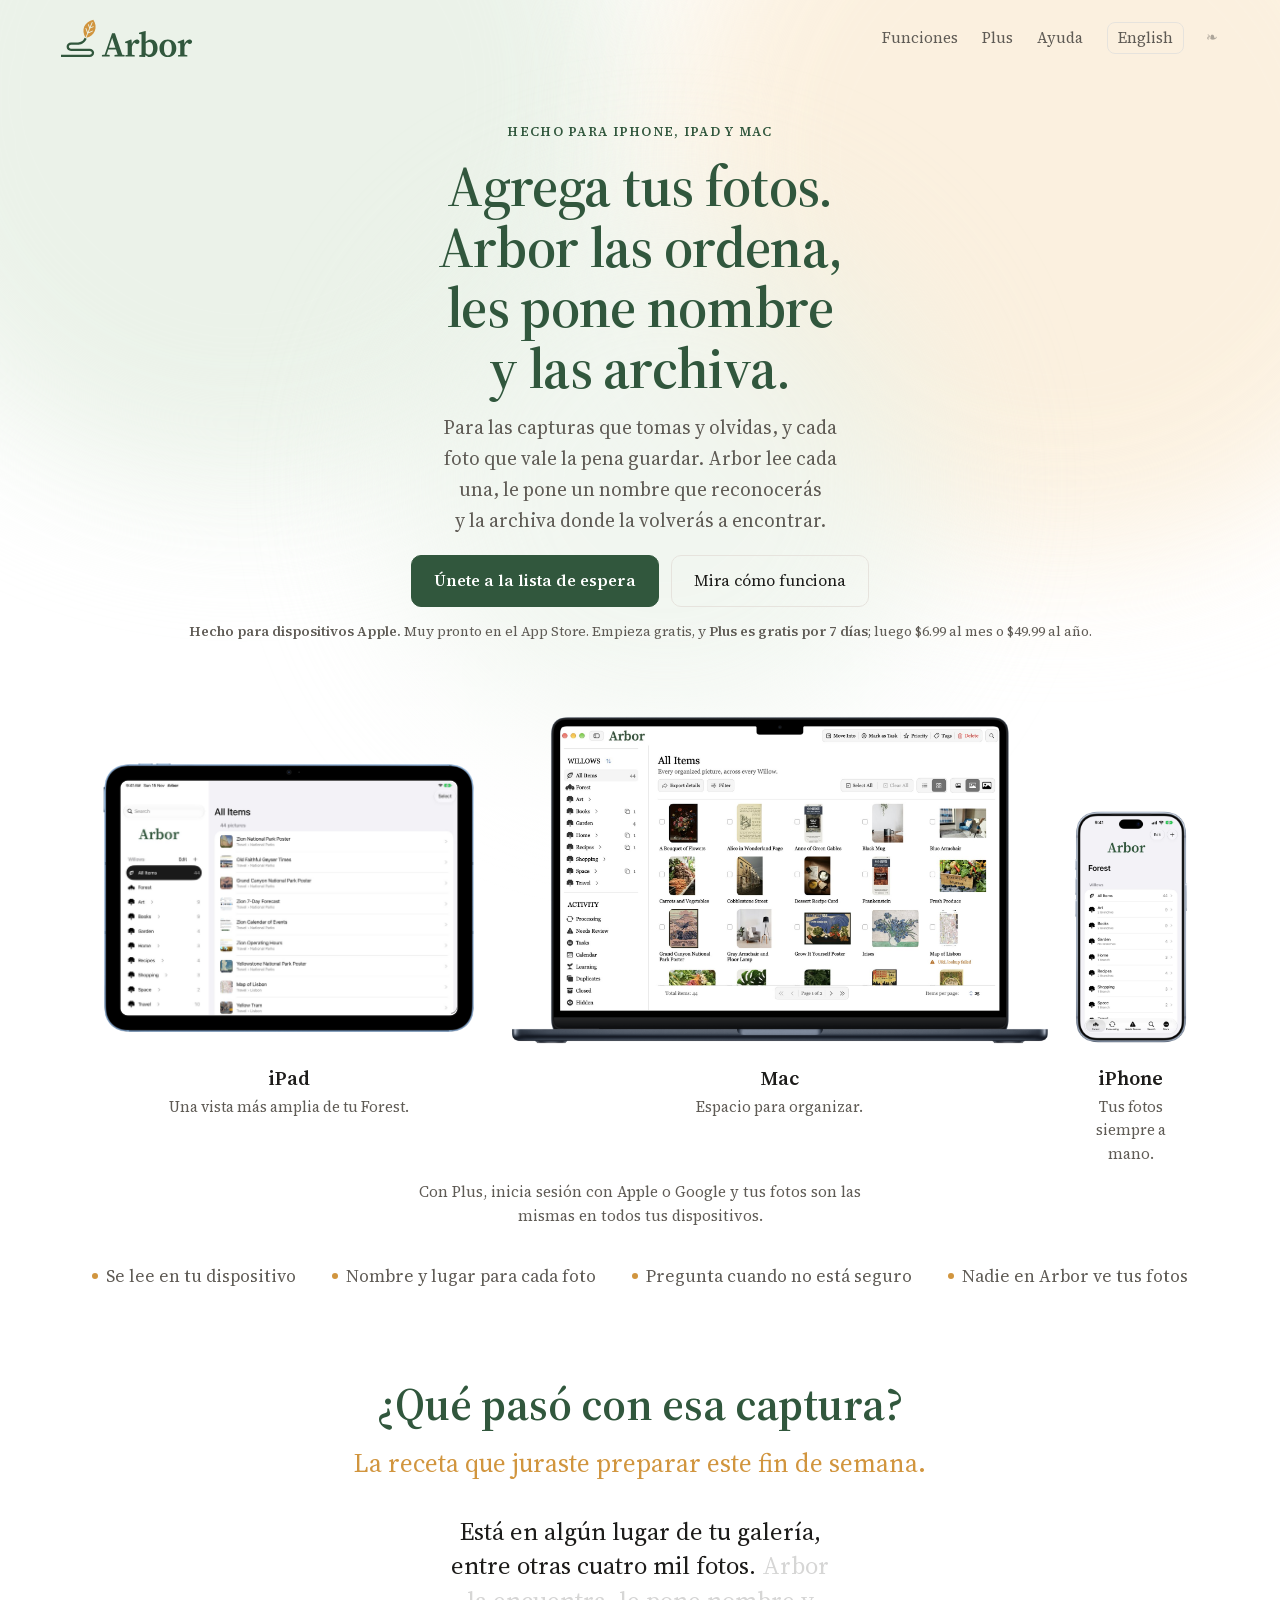
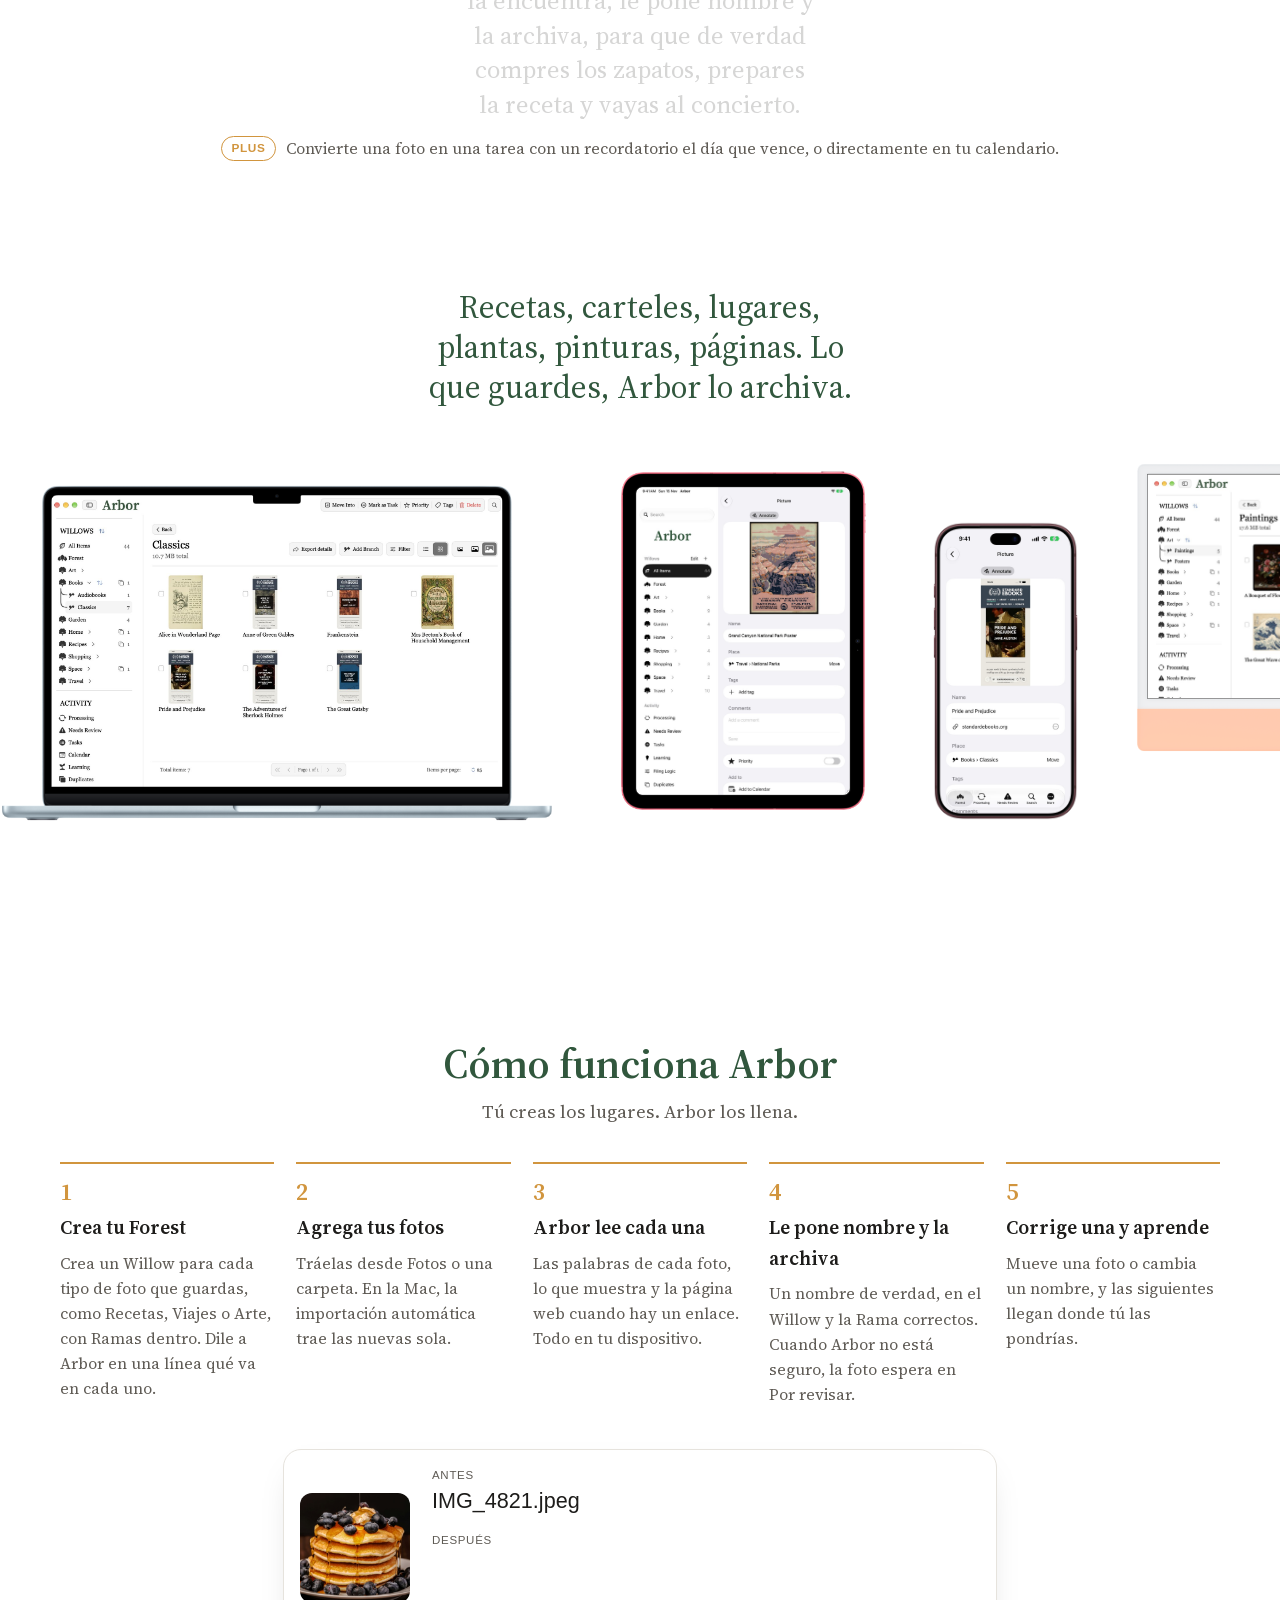
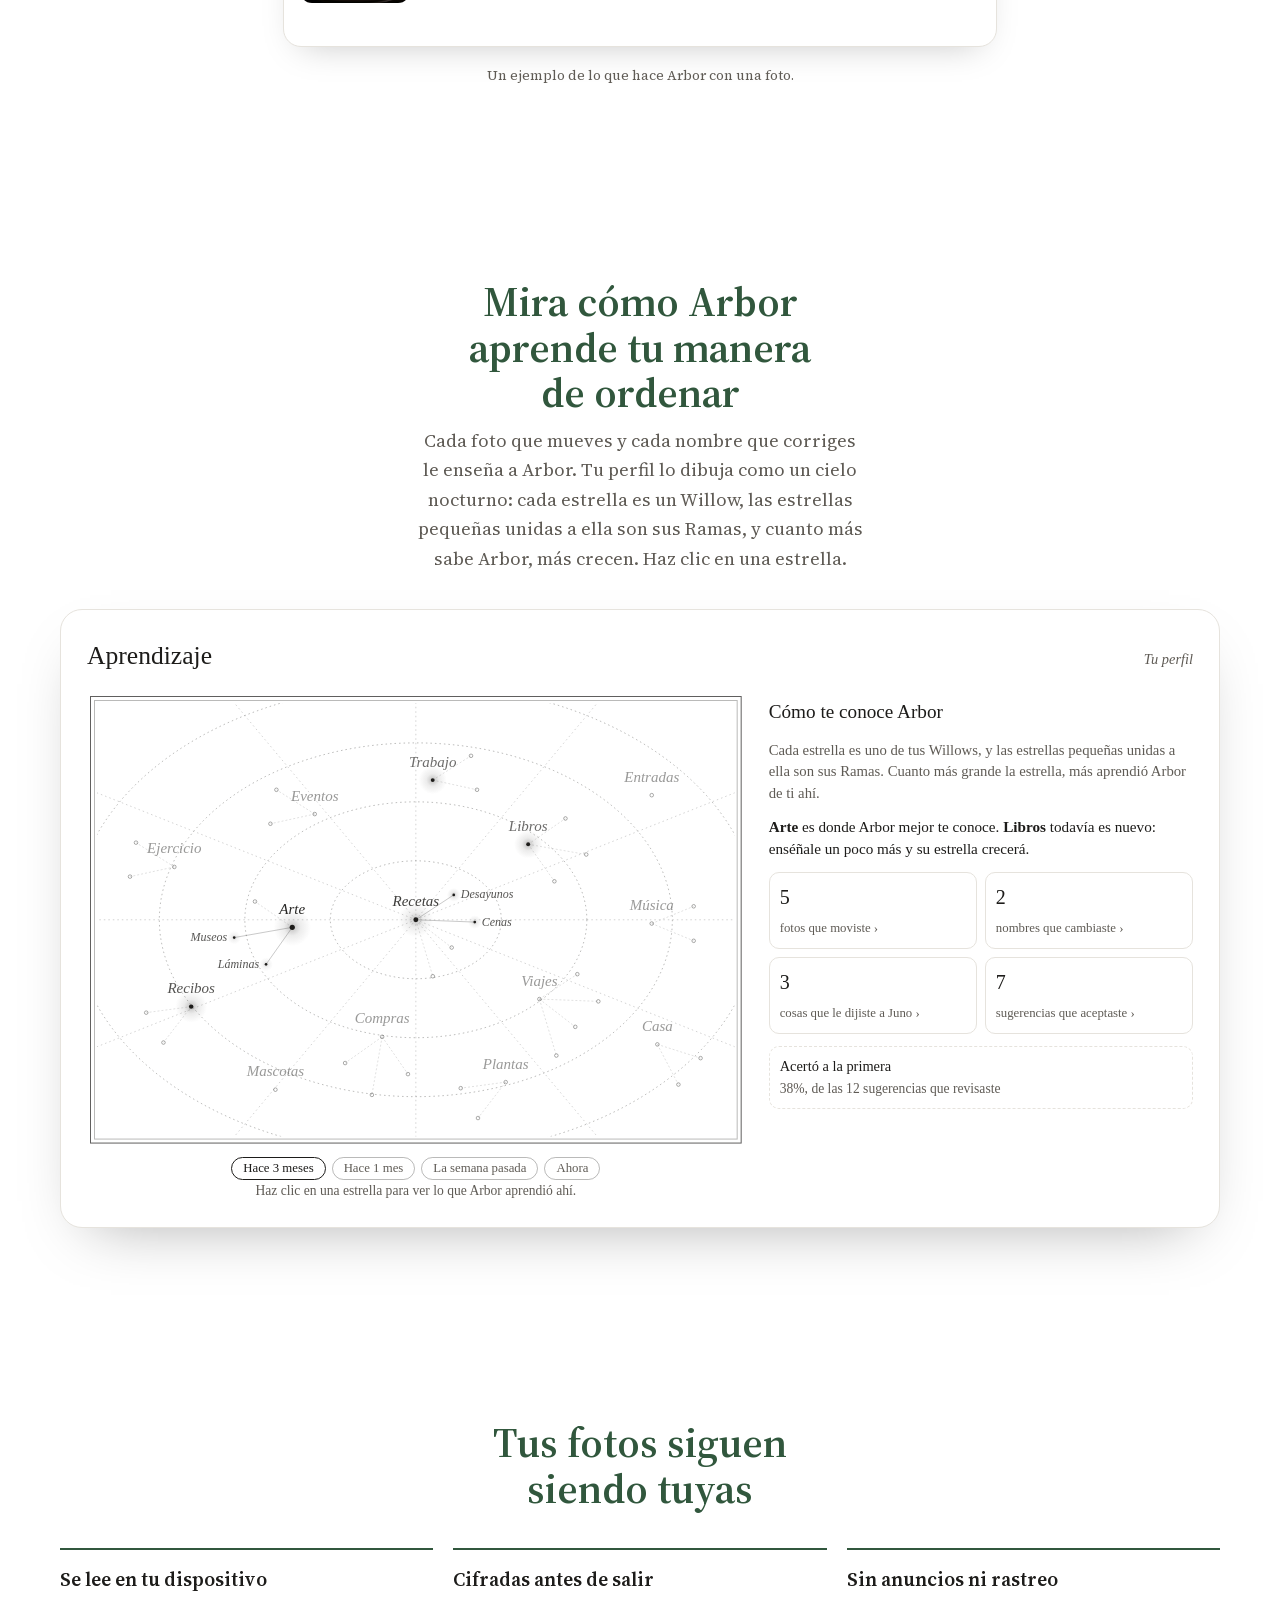
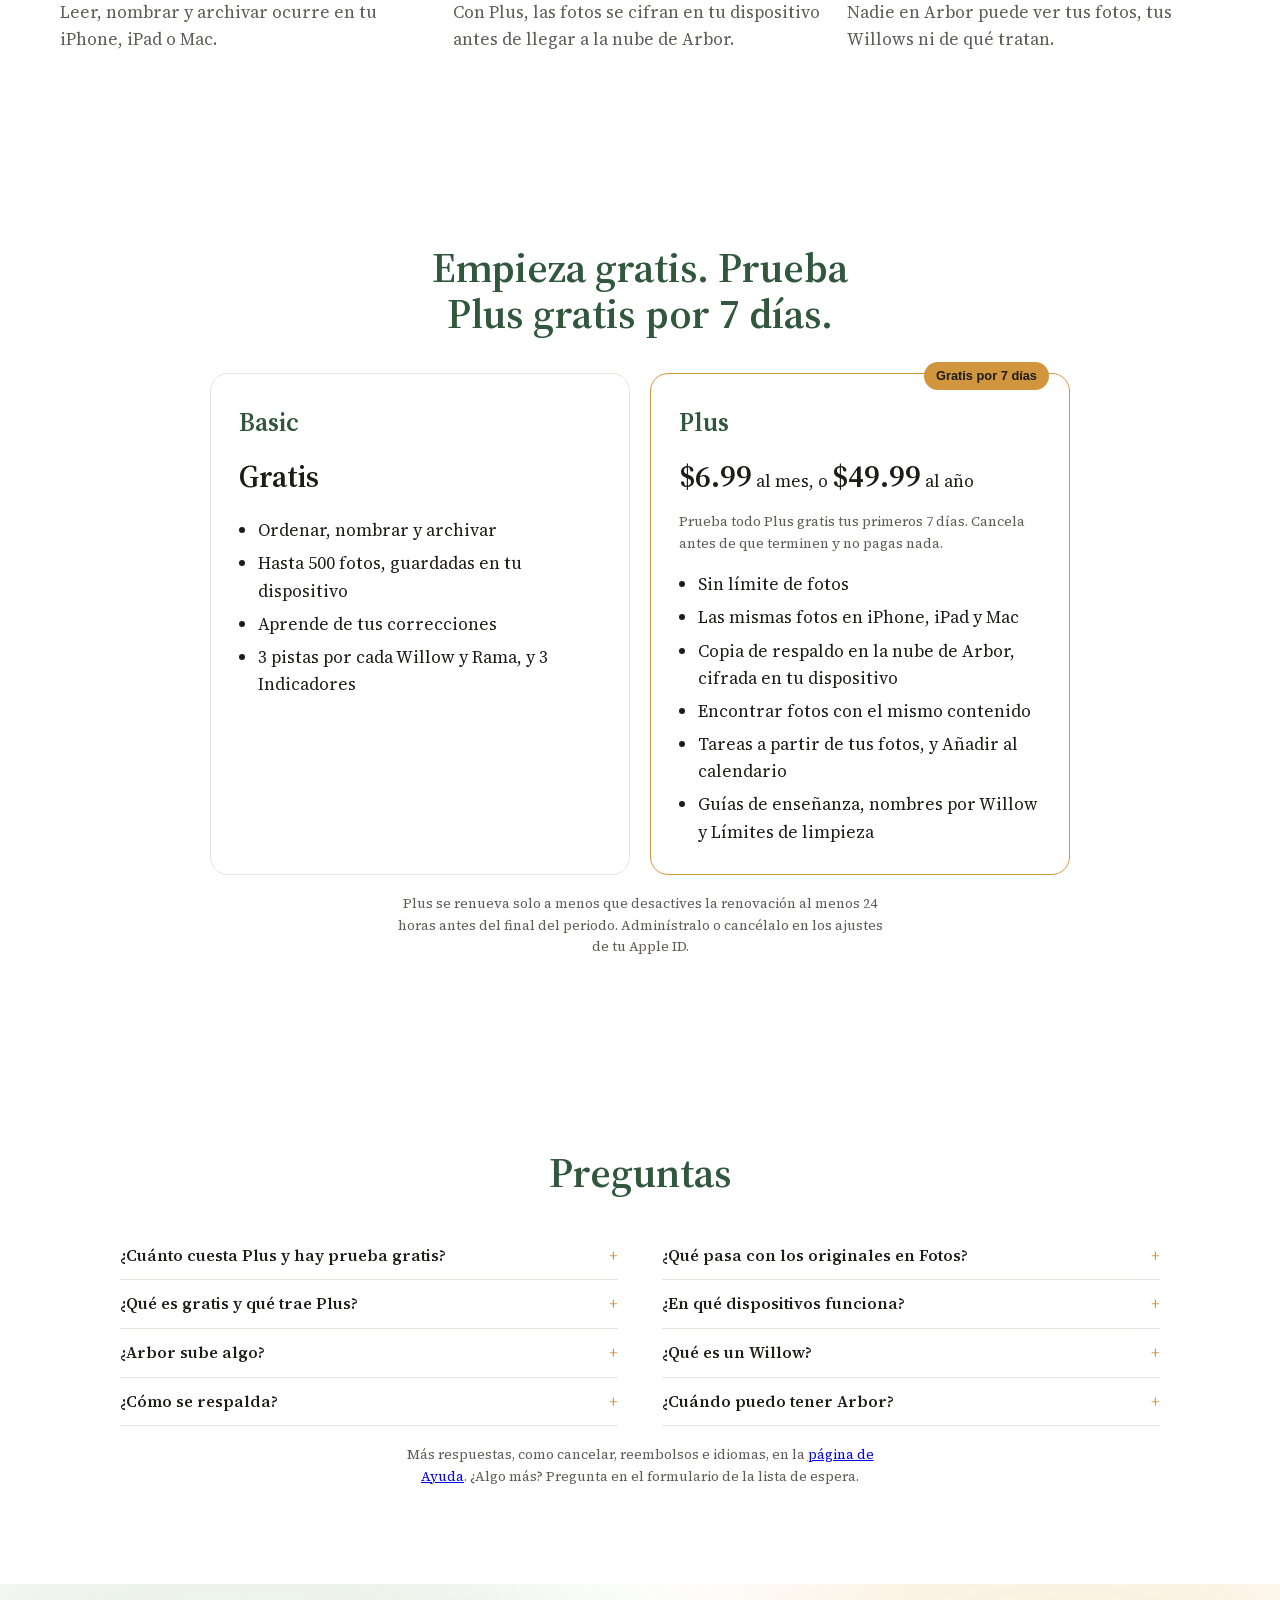
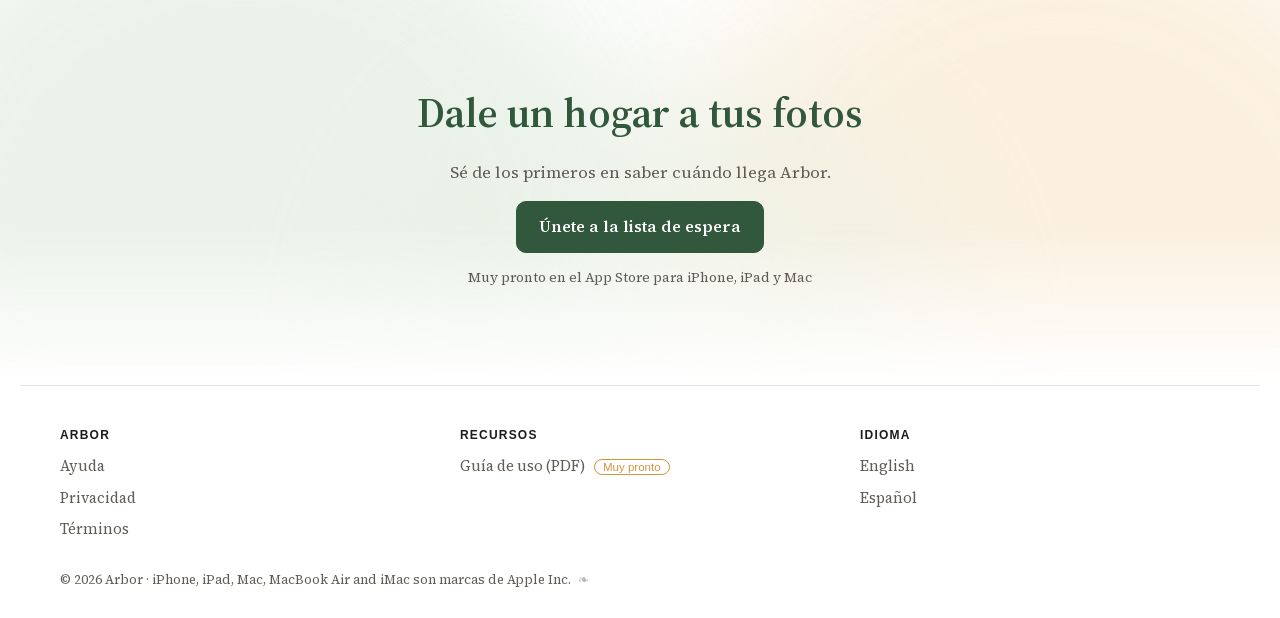
==== commit c3d1932a: "Owner symbol in the top bar too" ====
--- a/es/index.html
+++ b/es/index.html
@@ -327,6 +327,7 @@
   .end h2 { font-size:1.9rem; } .end { padding-block:60px; }
 }
 .tend{color:inherit;text-decoration:none;opacity:.45;margin-left:4px}.tend:hover{opacity:.9}
+.links .tend-top{opacity:.5;font-size:.95em;padding-inline:2px;margin-left:-4px}.links .tend-top:hover{opacity:.8}
 </style>
 </head>
 <body>
@@ -381,7 +382,7 @@
     view.innerHTML =
       '<div class="site c-' + s.colors + ' f-' + s.fonts + (s.mode === 'dark' ? ' dark' : '') + '">' +
       '<div class="top"><div class="wash" aria-hidden="true"><i></i><i></i><i></i></div>' +
-      '<div class="in nav"><a class="brand" href="./">' + LOCKUP + '</a><nav class="links"><a class="hide" href="#features" data-go="features">Funciones</a><a class="hide" href="#plans" data-go="plans">Plus</a><a href="support/">Ayuda</a><a class="lang" href="../" hreflang="en">English</a></nav></div>' +
+      '<div class="in nav"><a class="brand" href="./">' + LOCKUP + '</a><nav class="links"><a class="hide" href="#features" data-go="features">Funciones</a><a class="hide" href="#plans" data-go="plans">Plus</a><a href="support/">Ayuda</a><a class="lang" href="../" hreflang="en">English</a><a href="../tend/" class="tend tend-top" aria-label="Owner">\u2767</a></nav></div>' +
       '<div class="in hero"><div class="for">Hecho para iPhone, iPad y Mac</div><h1 class="h1">' + words + '</h1>' +
       '<p class="sub">Para las capturas que tomas y olvidas, y cada foto que vale la pena guardar. Arbor lee cada una, le pone un nombre que reconocerás y la archiva donde la volverás a encontrar.</p>' +
       '<div class="btns"><button type="button" class="btn" data-wait>Únete a la lista de espera</button><button type="button" class="btn ghost" data-go="how">Mira cómo funciona</button></div>' +
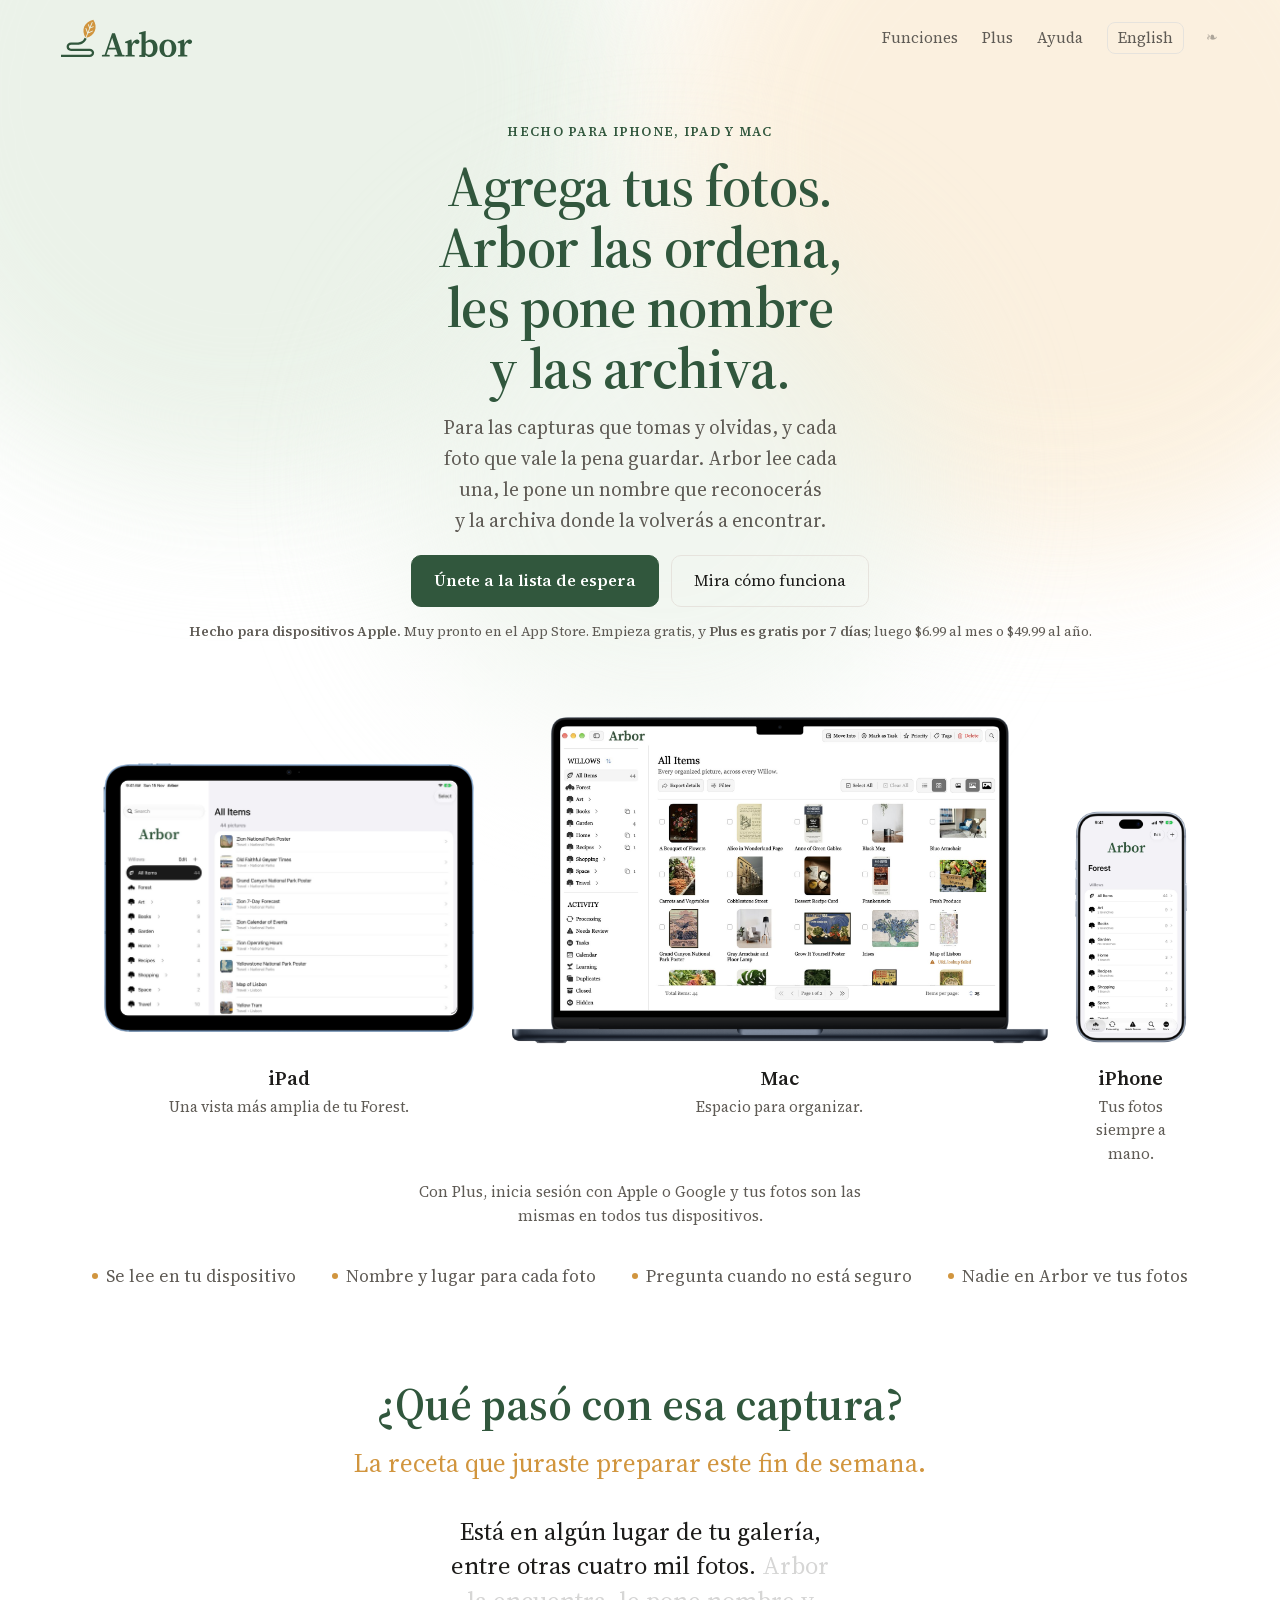
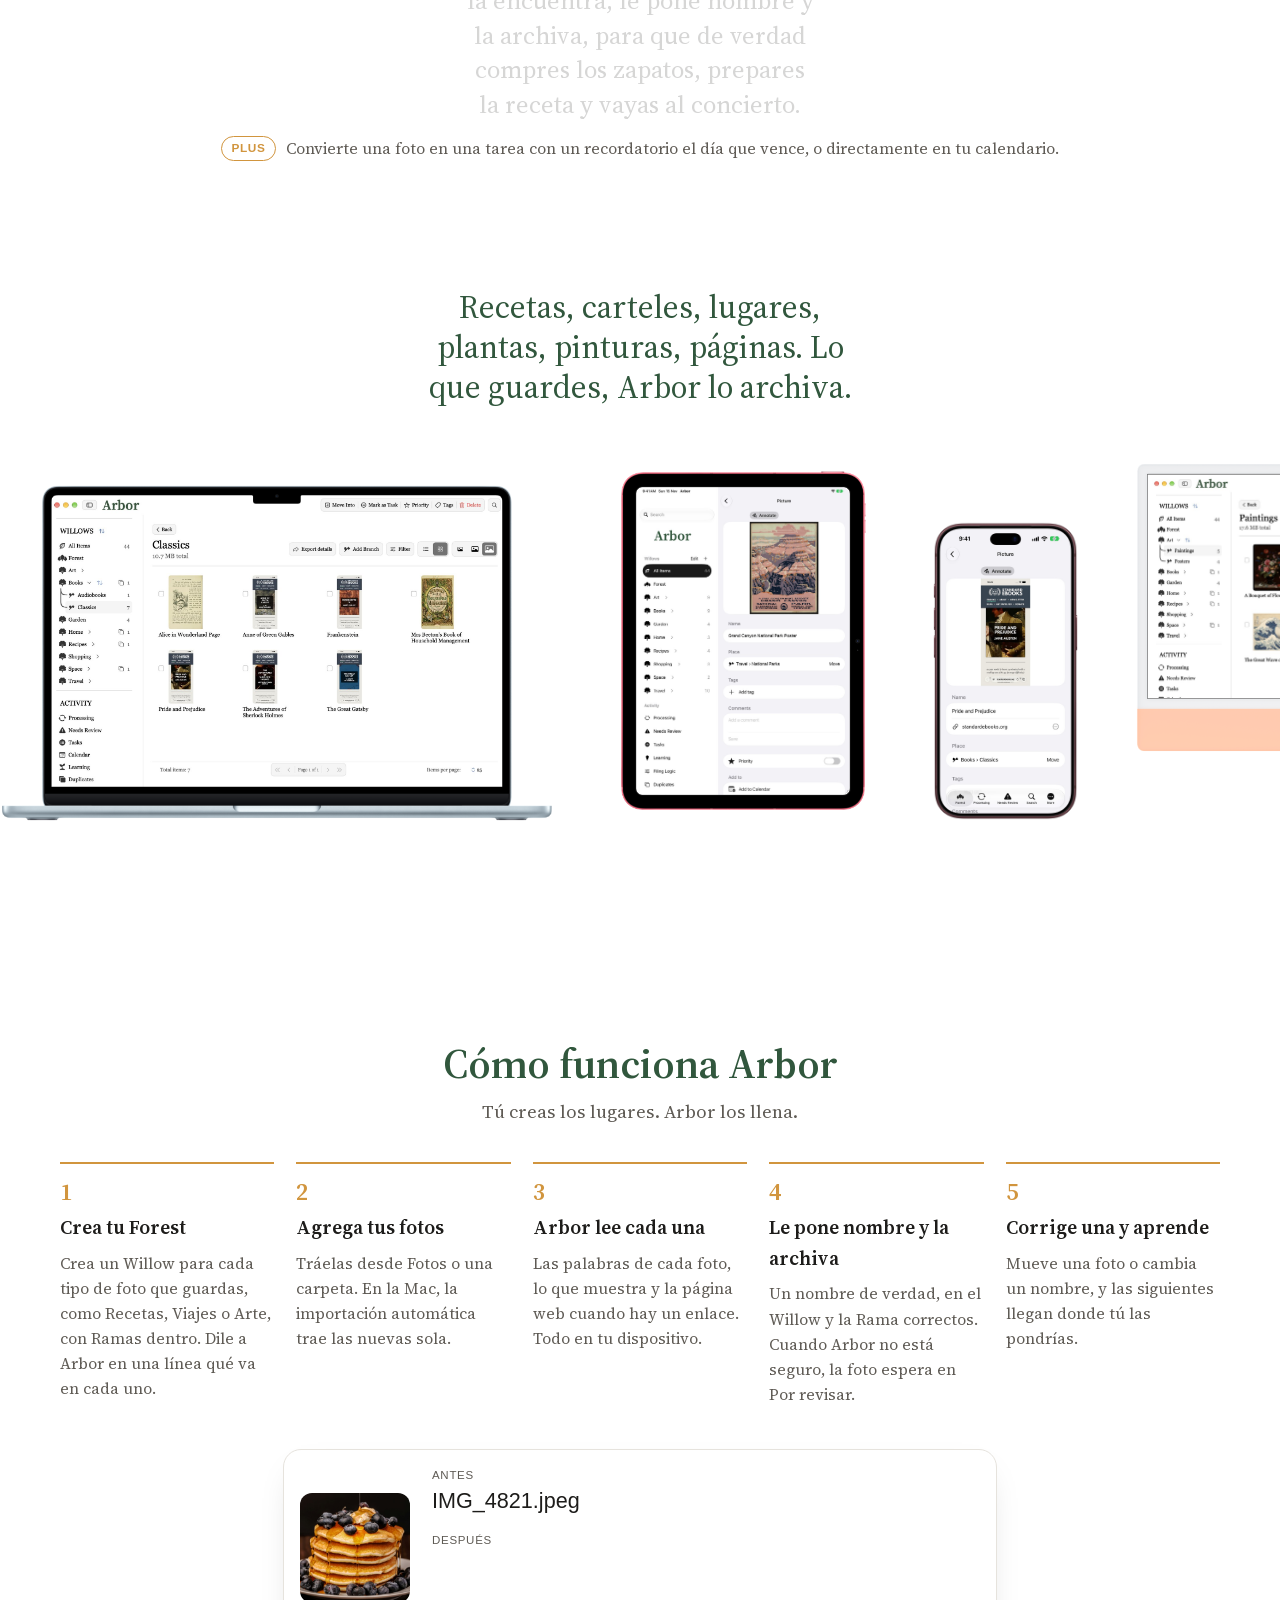
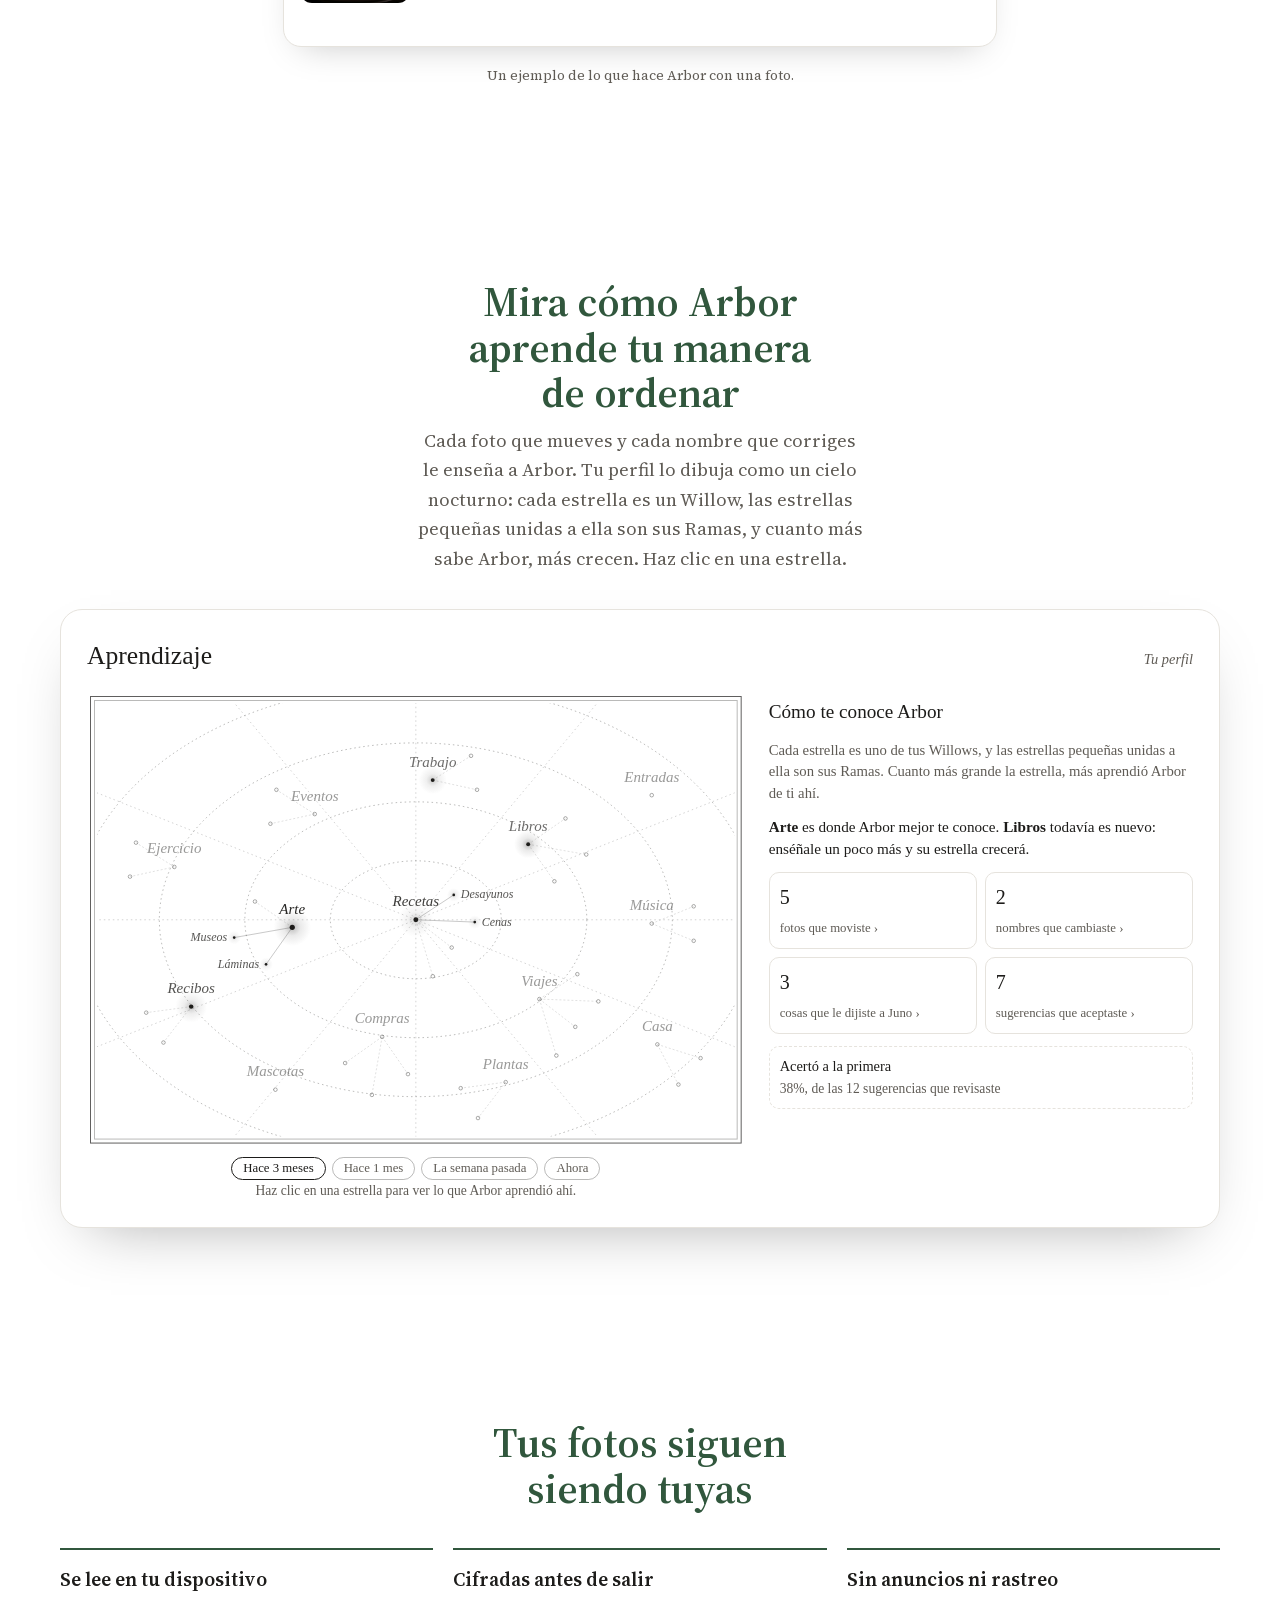
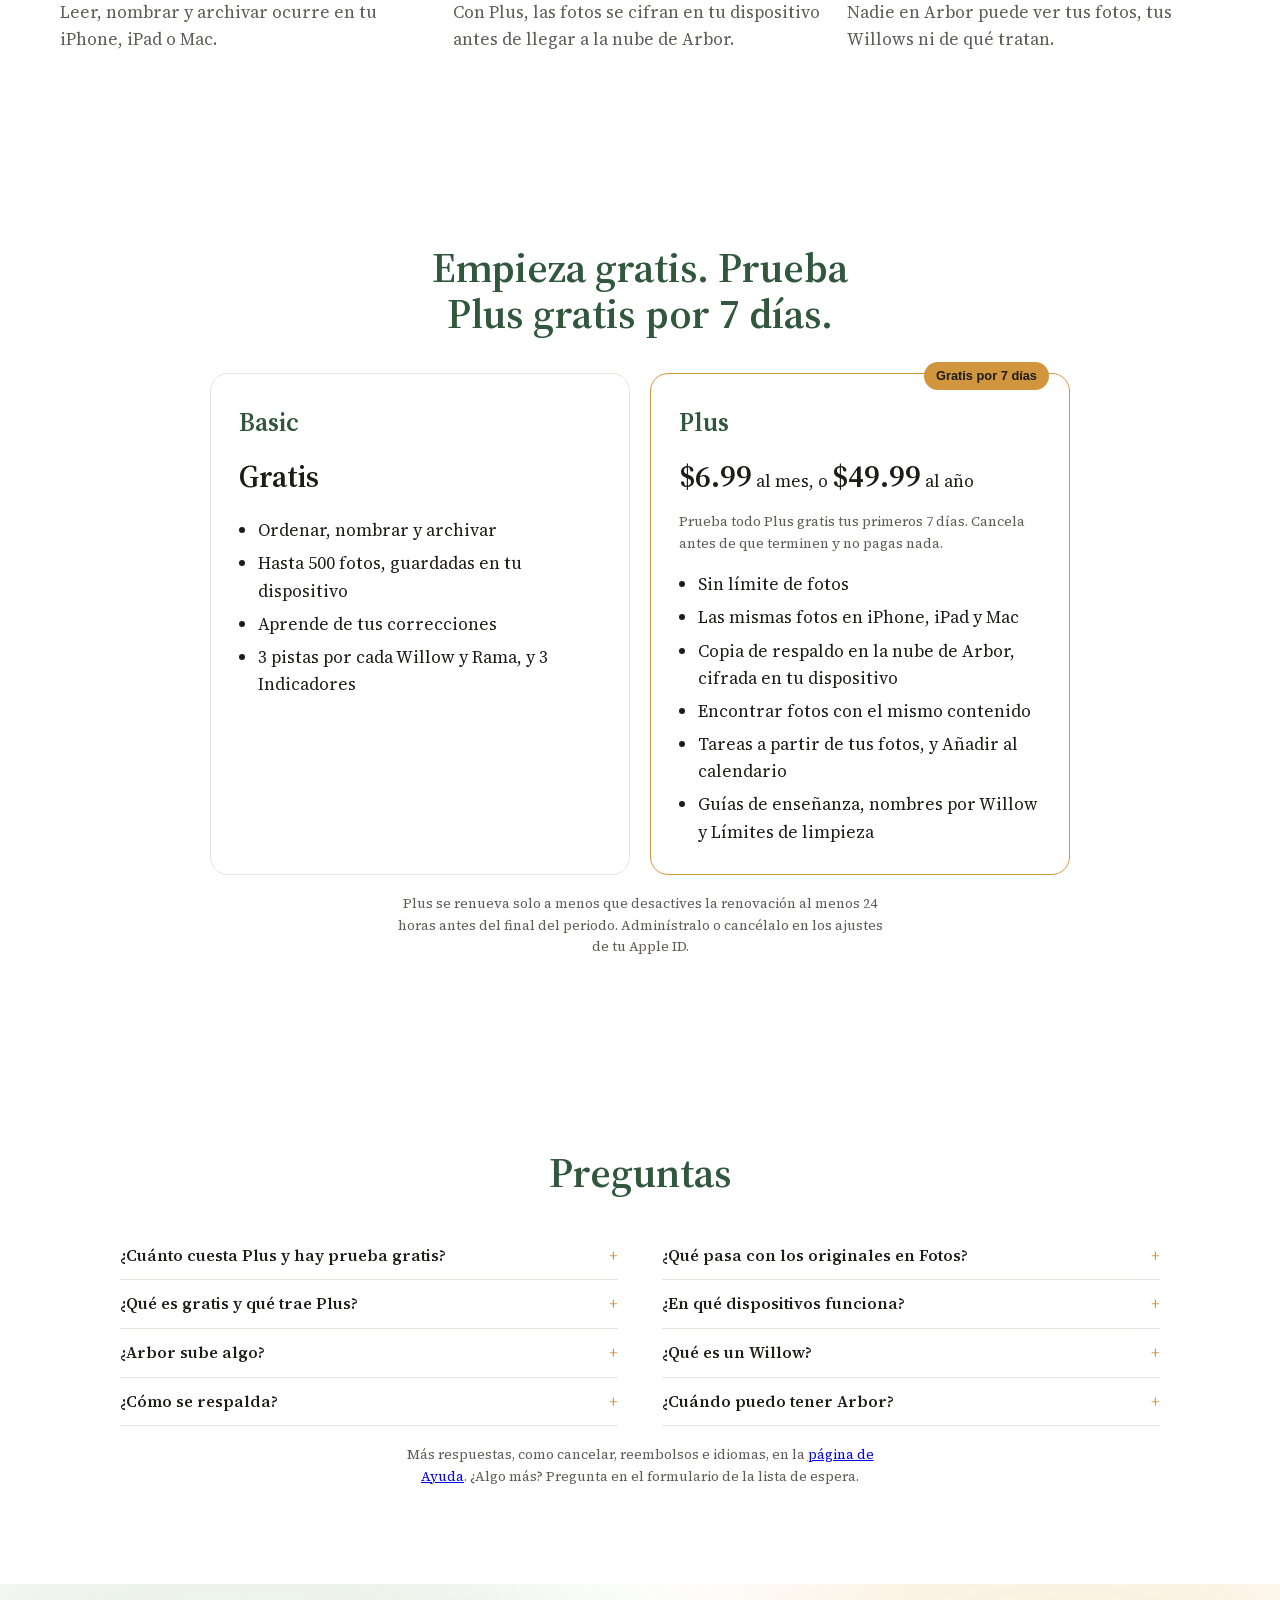
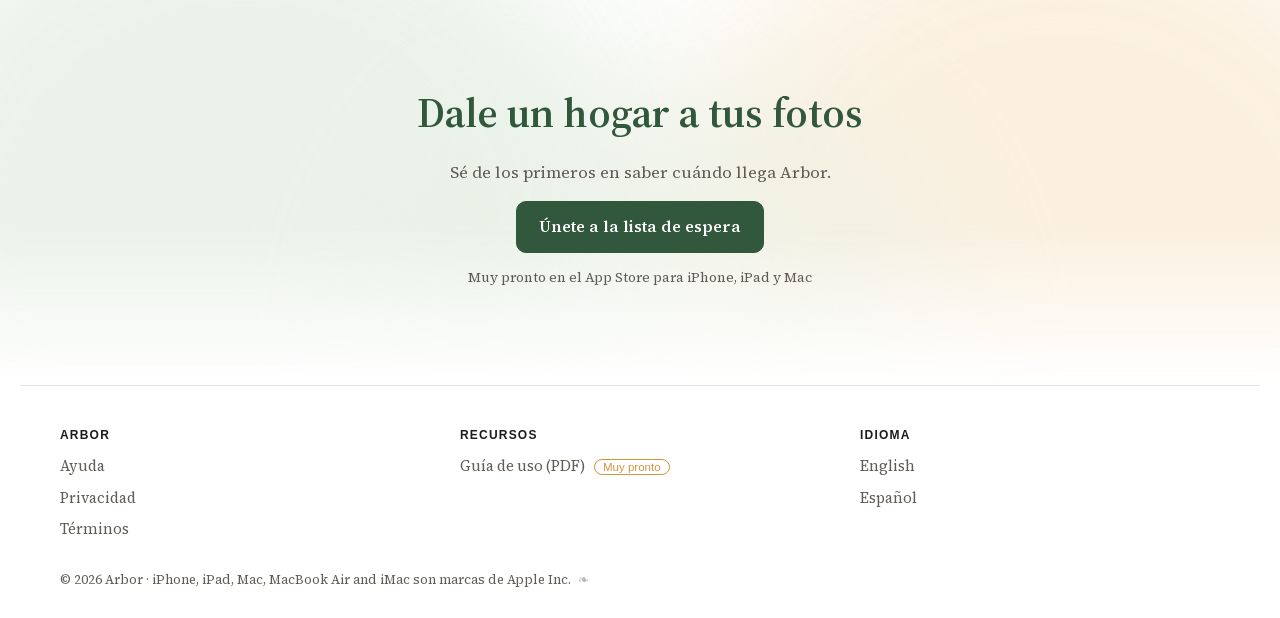
==== commit ab818f6e: "Waitlist: say the thank-you email is on its way" ====
--- a/es/index.html
+++ b/es/index.html
@@ -729,7 +729,7 @@
       .then(function (r) { return r.json().then(function (j) { return { ok: r.ok, j: j }; }); })
       .then(function (res) {
         if (!res.ok) { btn.disabled = false; btn.textContent = 'Unirme'; err.textContent = res.j.error === 'too_many' ? 'Demasiados intentos desde aquí. Inténtalo de nuevo en una hora.' : 'Algo no funcionó. Revisa el formulario e inténtalo de nuevo.'; return; }
-        f.innerHTML = '<div class="done"><h3>Ya estás en la lista</h3><p class="lead">Gracias, ' + first.replace(/</g, '&lt;') + '. Te escribiremos a ' + email.replace(/</g, '&lt;') + ' cuando Arbor esté listo.</p><button type="button" class="btn" data-close>Cerrar</button></div>';
+        f.innerHTML = '<div class="done"><h3>Ya estás en la lista</h3><p class="lead">Gracias, ' + first.replace(/</g, '&lt;') + '. Te escribiremos a ' + email.replace(/</g, '&lt;') + ' cuando Arbor esté listo. Te enviamos un correo de bienvenida: revisa tu bandeja de entrada (y la carpeta de spam, por si acaso).</p><button type="button" class="btn" data-close>Cerrar</button></div>';
       })
       .catch(function () { btn.disabled = false; btn.textContent = 'Unirme'; err.textContent = 'No pudimos conectar con Arbor. Inténtalo de nuevo.'; });
   });
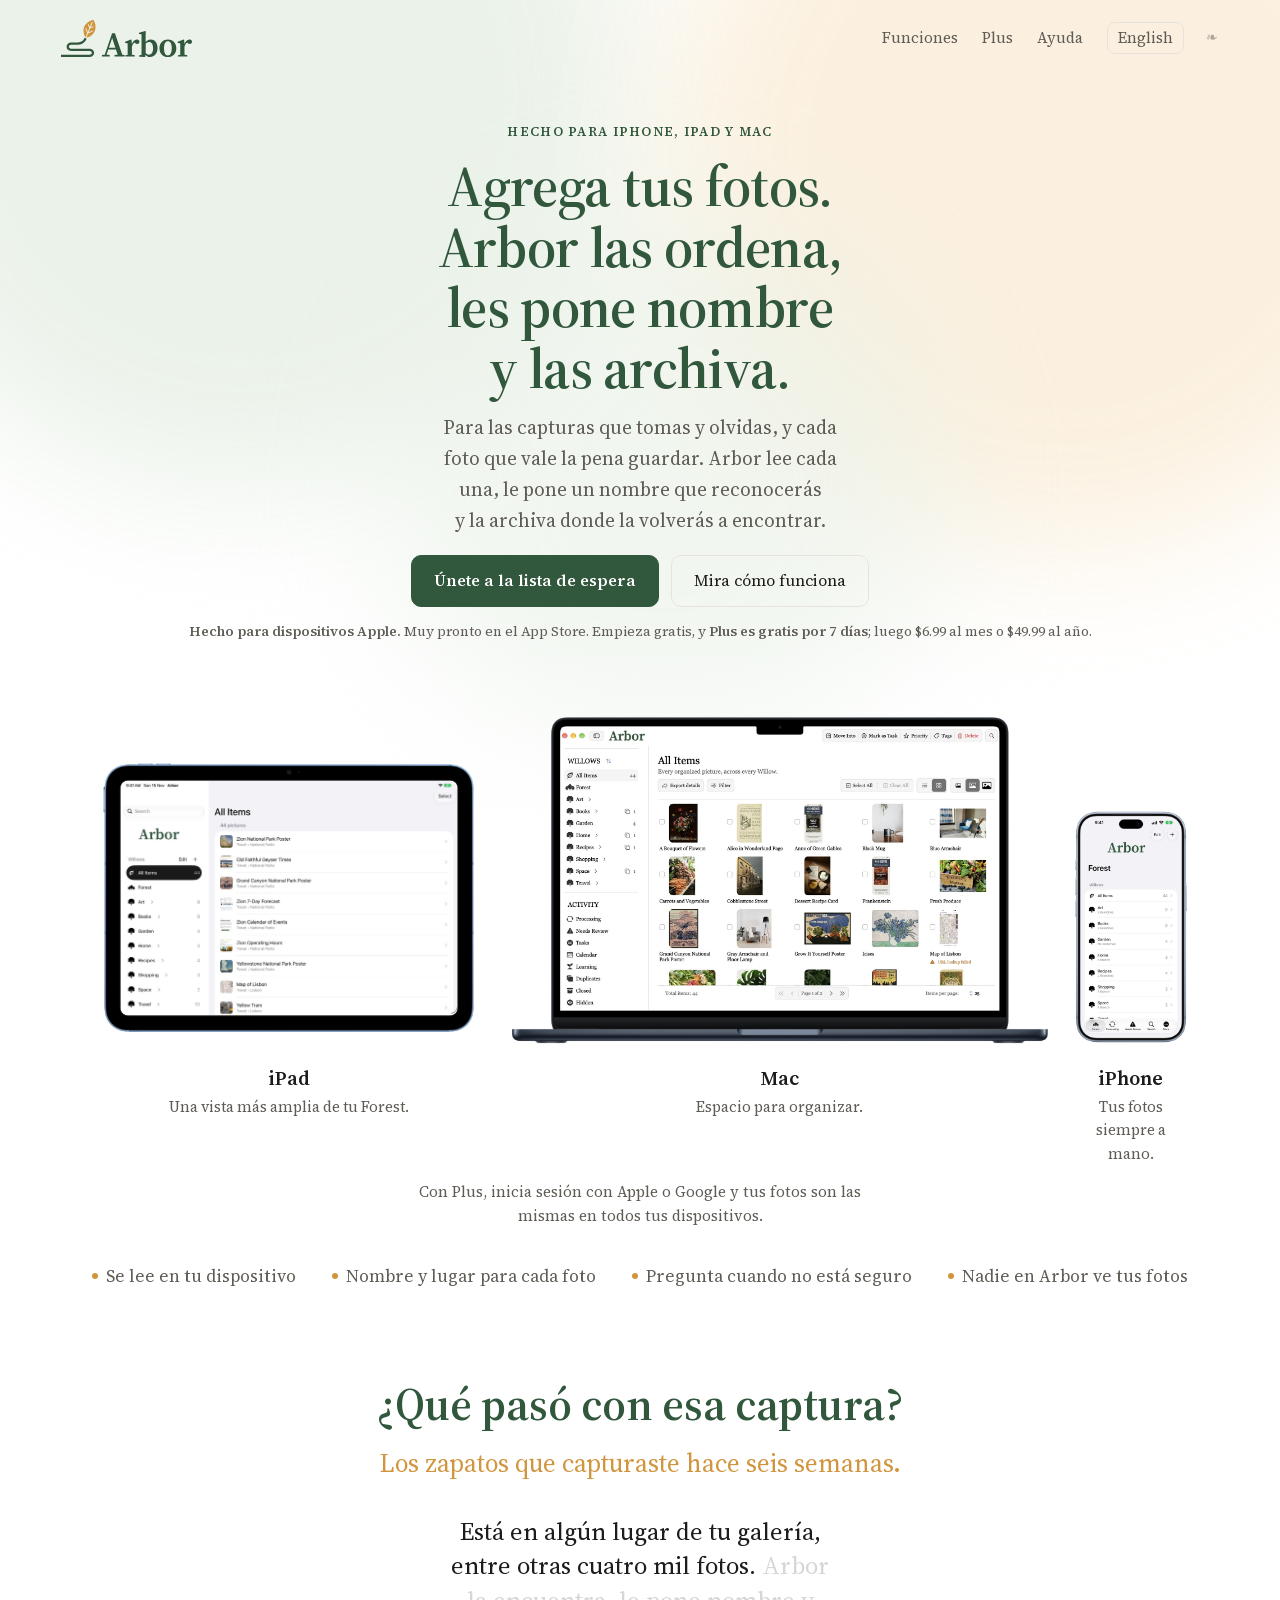
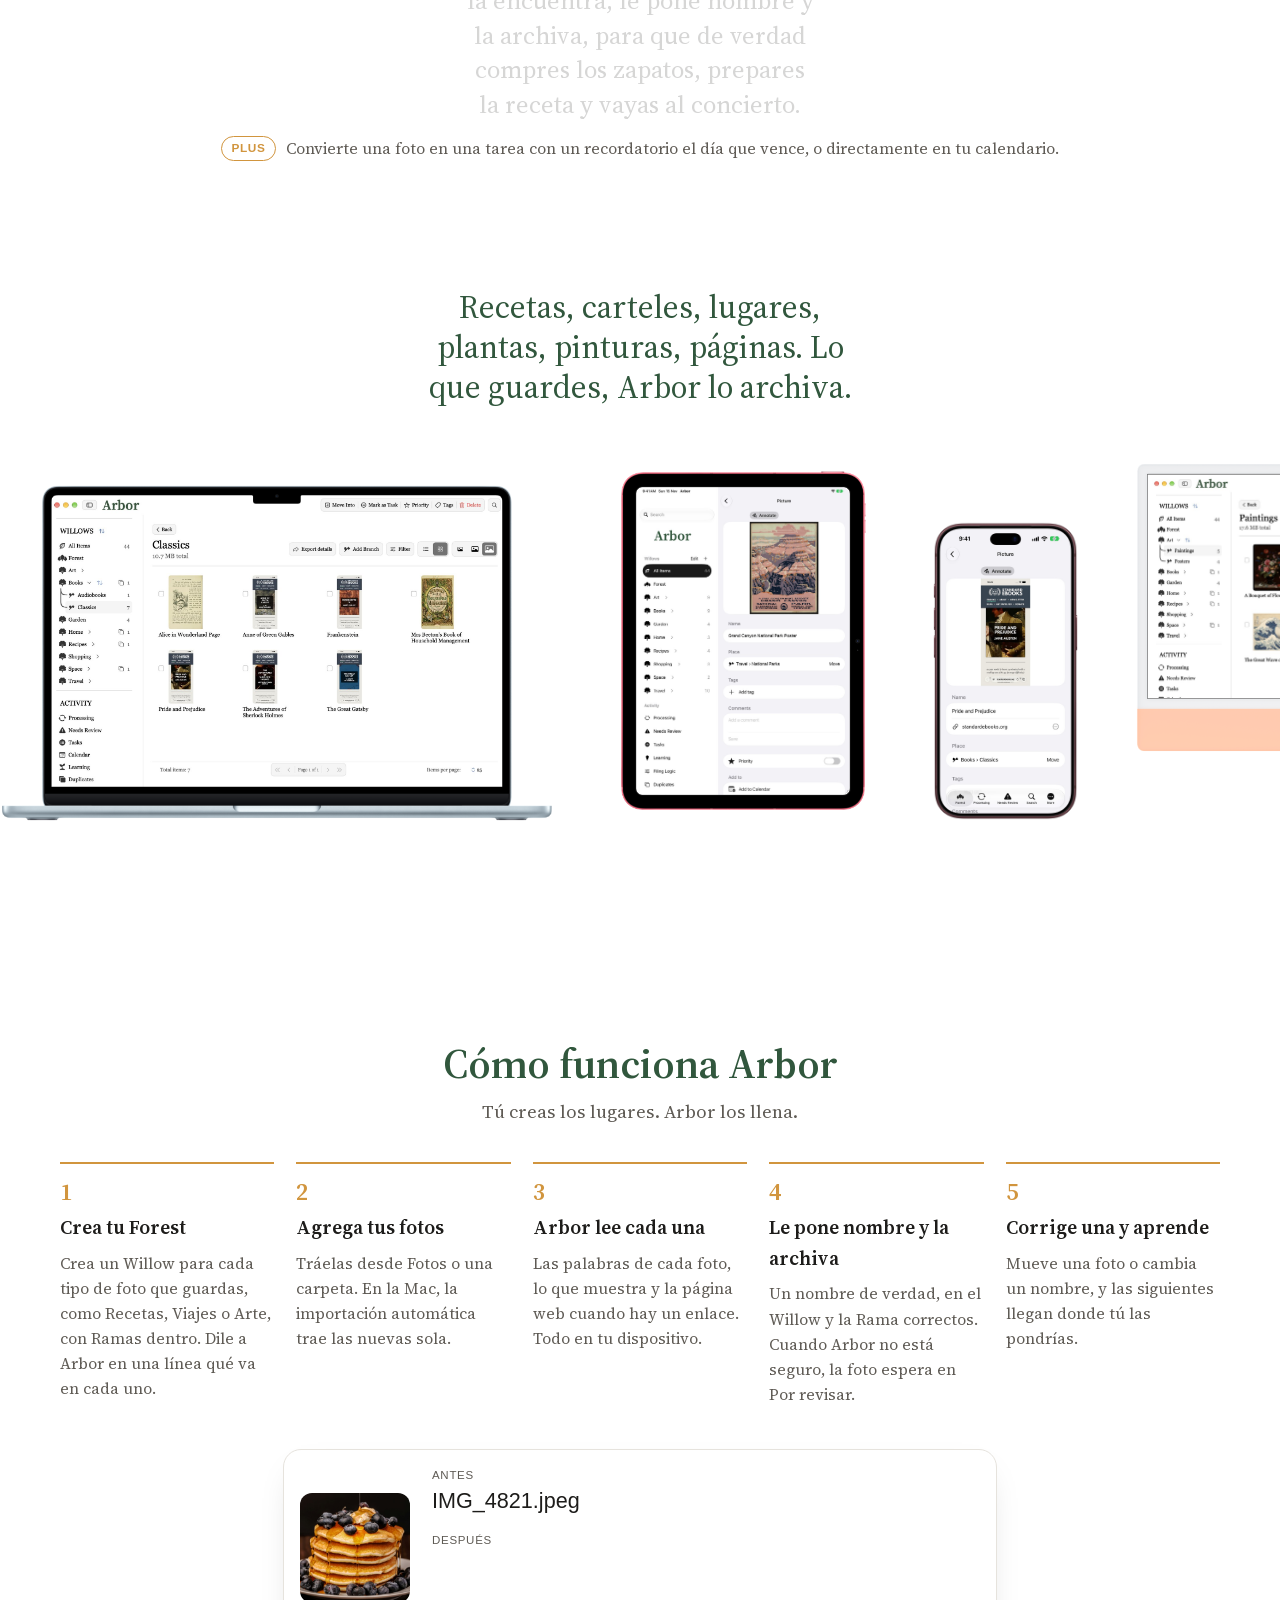
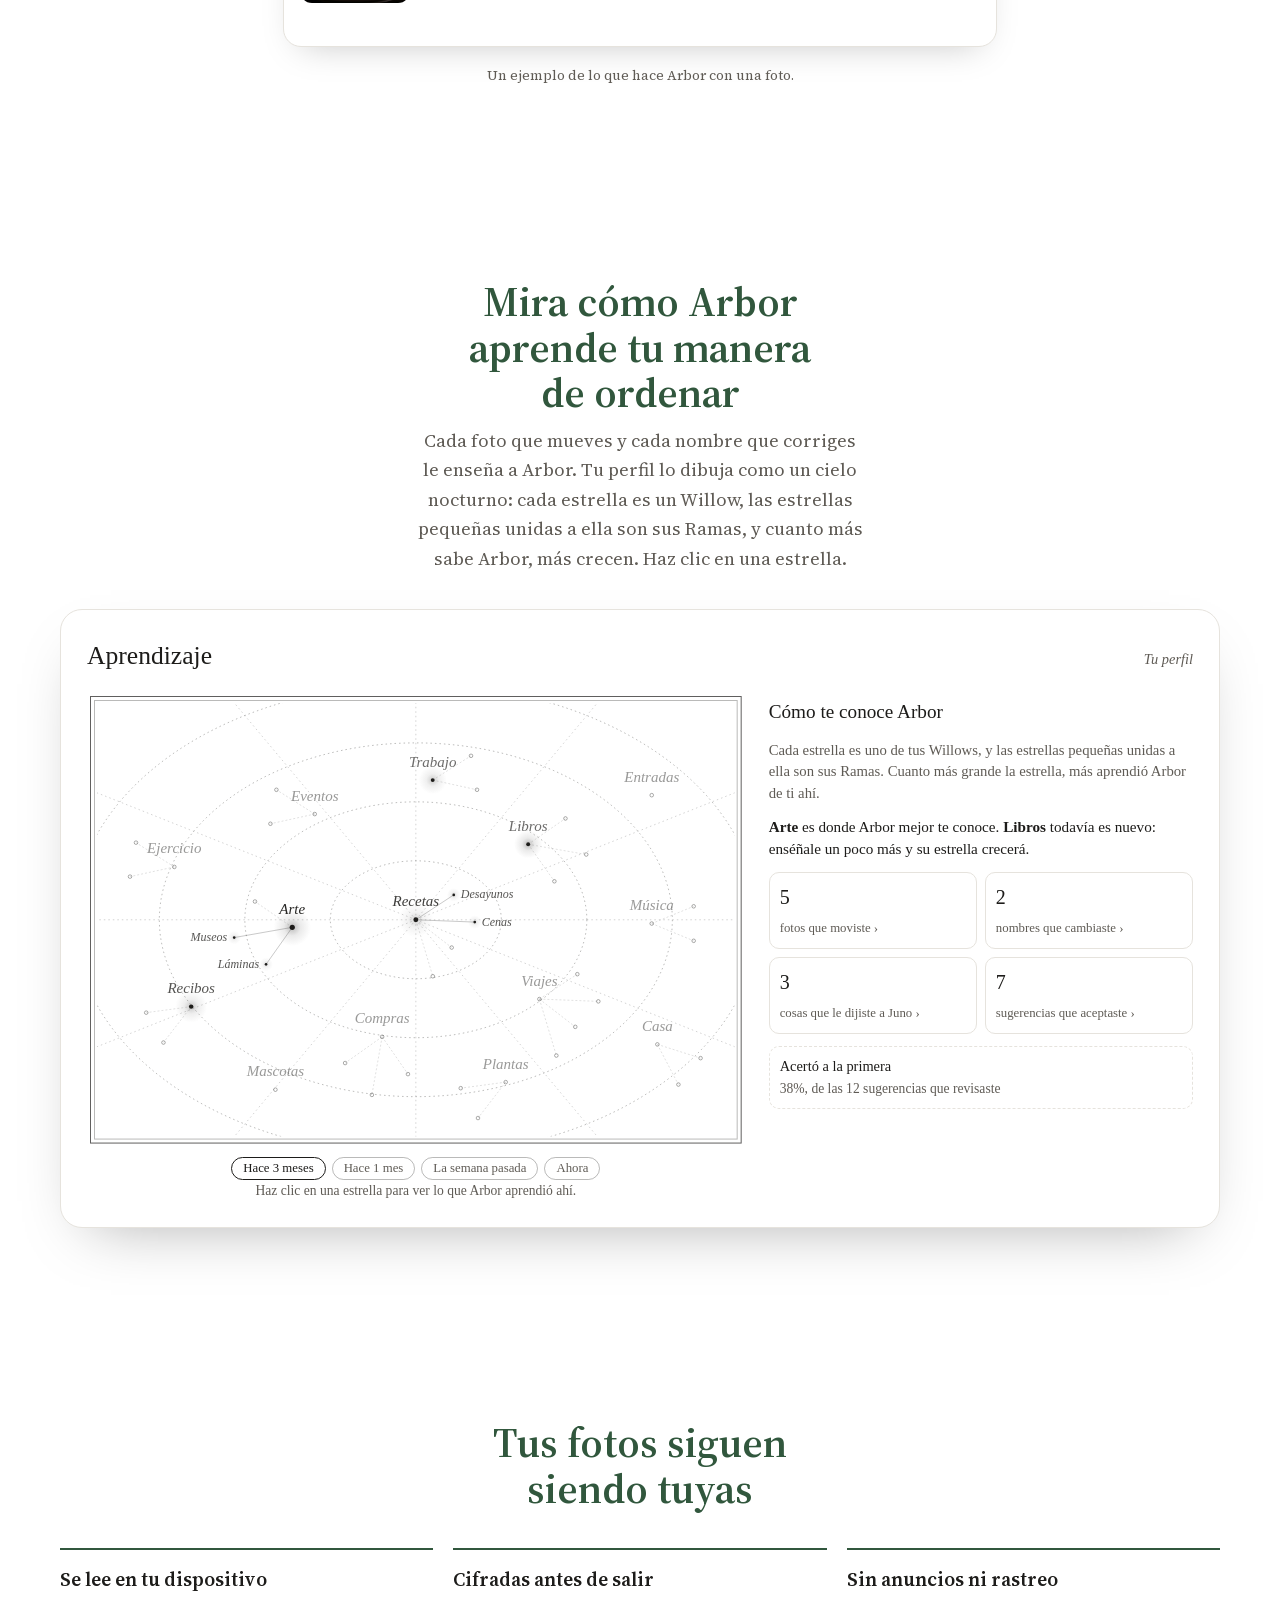
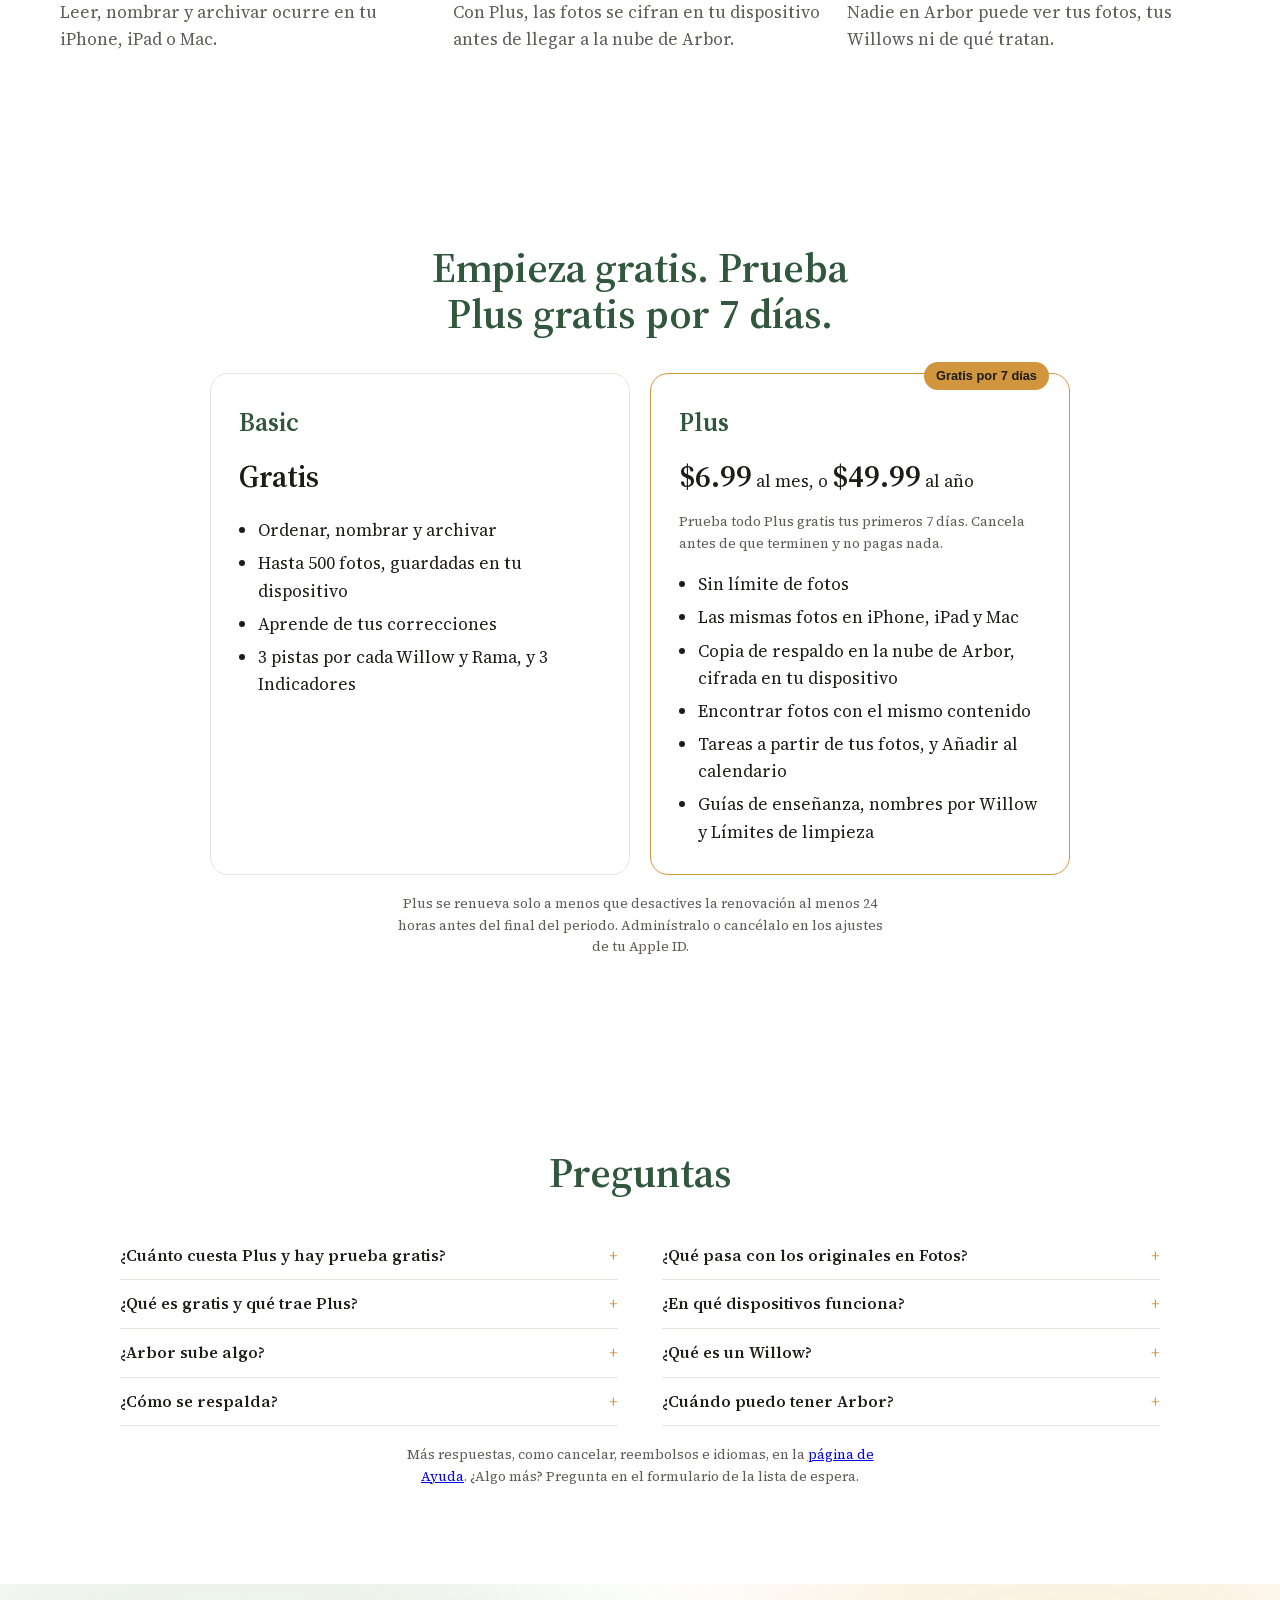
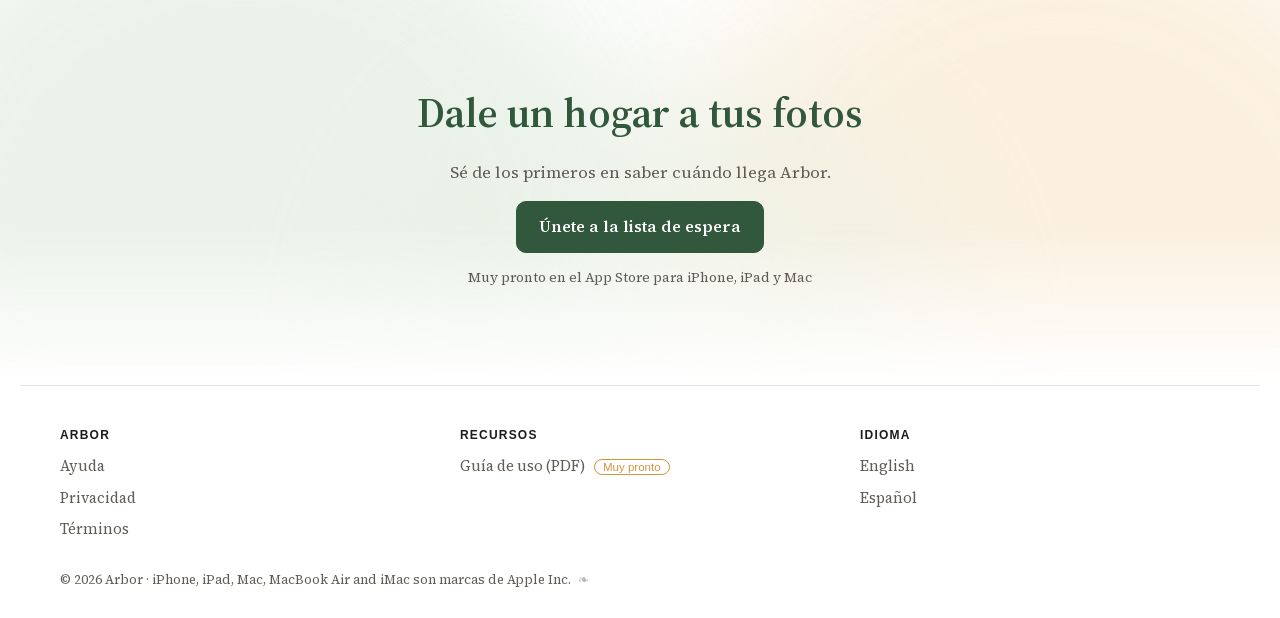
==== commit 40f15ad3: "Spanish waitlist button says Enviando" ====
--- a/es/index.html
+++ b/es/index.html
@@ -723,7 +723,7 @@
     if (!first || !last) { err.textContent = 'Escribe tu nombre y apellido.'; return; }
     if (!/^[^@\s]+@[^@\s]+\.[^@\s]+$/.test(email)) { err.textContent = 'Revisa tu correo.'; return; }
     if (!devs.length) { err.textContent = 'Marca al menos un dispositivo.'; return; }
-    var btn = f.querySelector('button[type=submit]'); btn.disabled = true; btn.textContent = 'Sending\u2026'; err.textContent = '';
+    var btn = f.querySelector('button[type=submit]'); btn.disabled = true; btn.textContent = 'Enviando\u2026'; err.textContent = '';
     fetch('https://api.arborcurator.com/v1/waitlist', { method: 'POST', headers: { 'content-type': 'application/json' },
       body: JSON.stringify({ firstName: first, lastName: last, email: email, devices: devs, note: f.querySelector('#wl-note').value, website: f.querySelector('#wl-web').value, language: document.documentElement.lang }) })
       .then(function (r) { return r.json().then(function (j) { return { ok: r.ok, j: j }; }); })
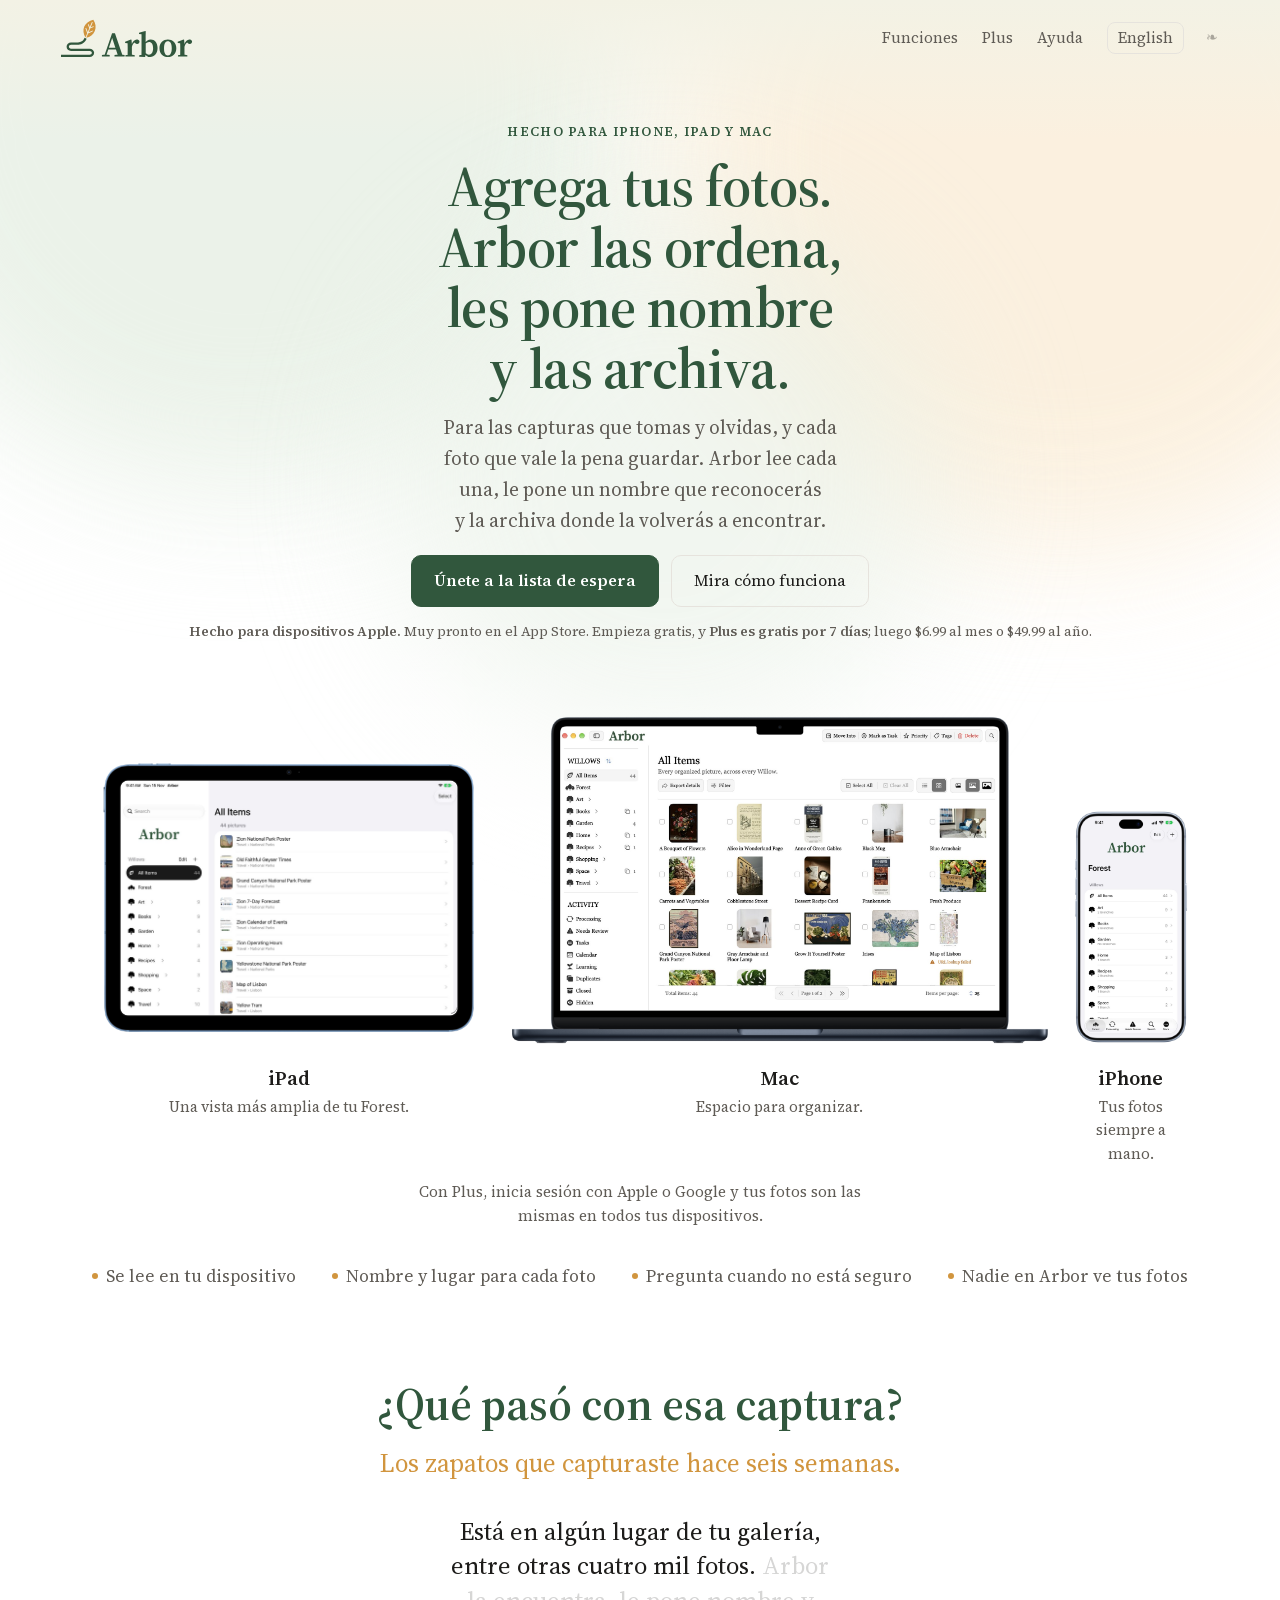
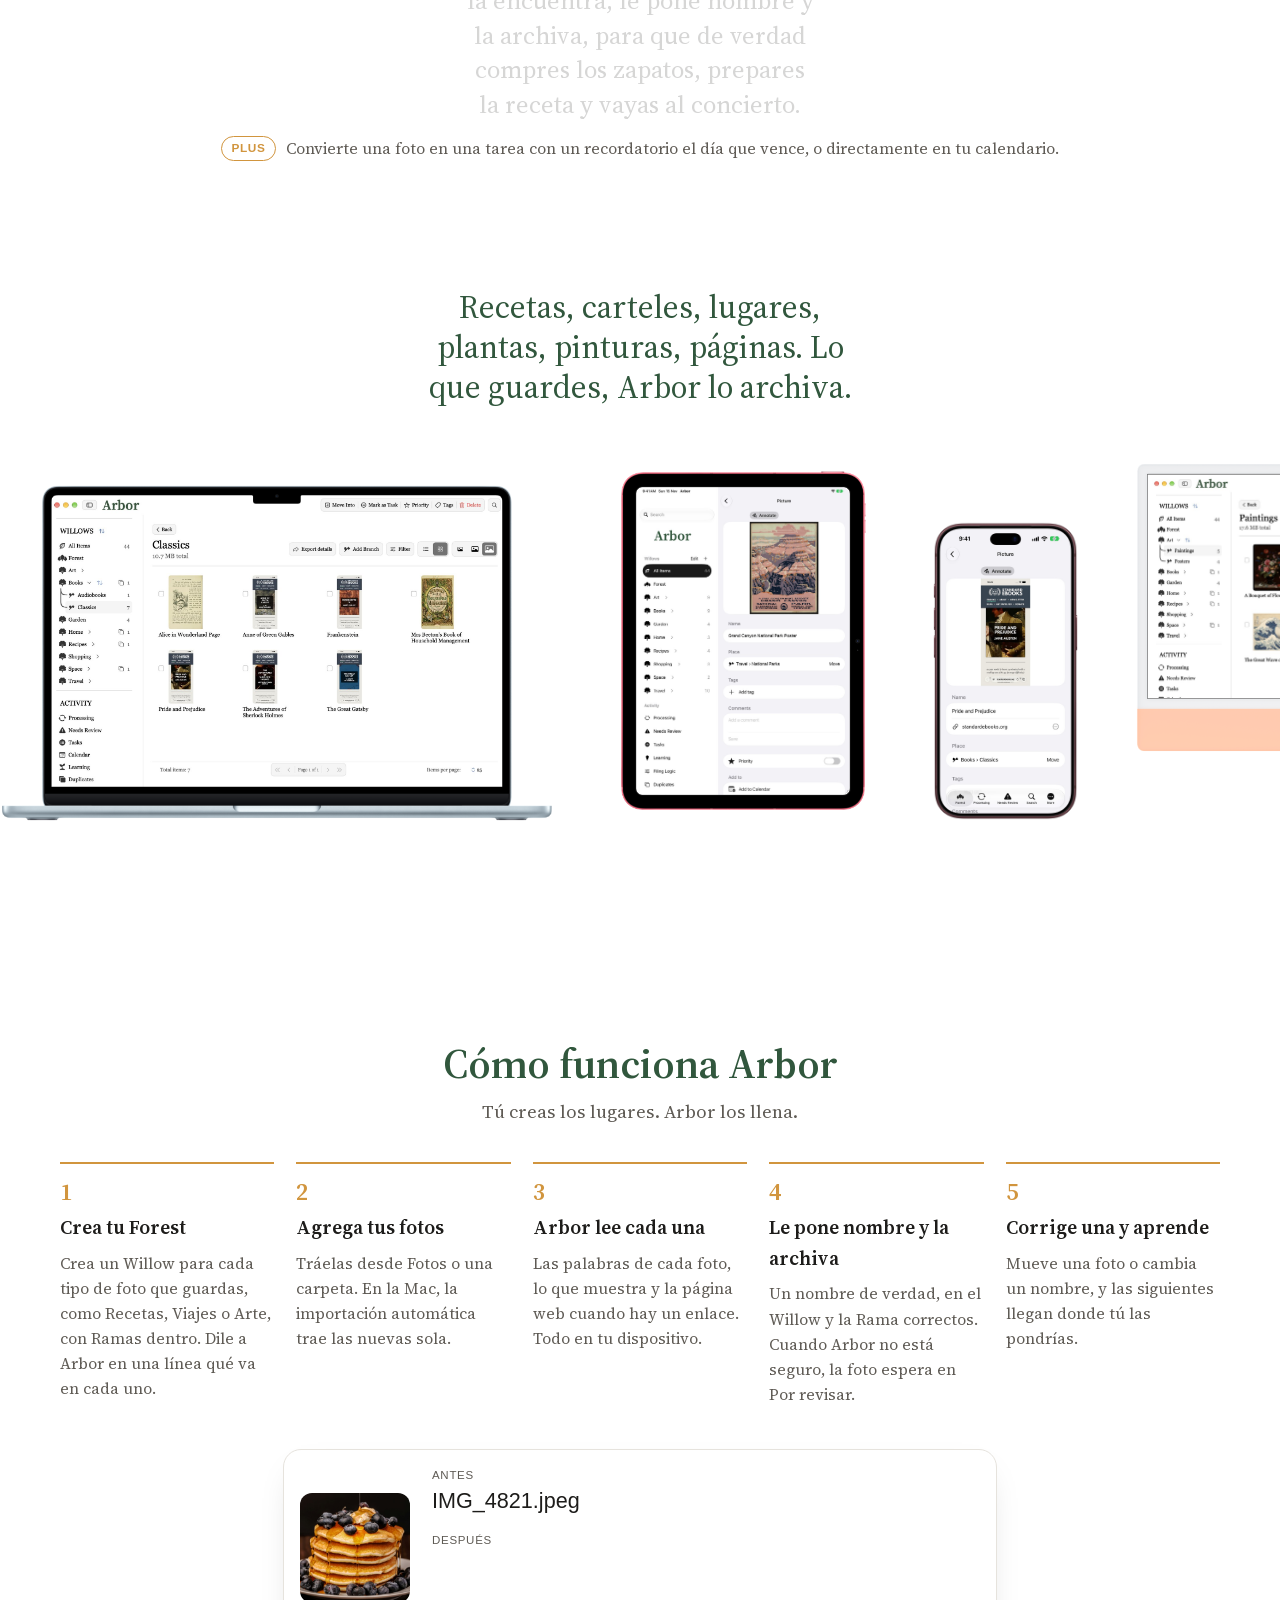
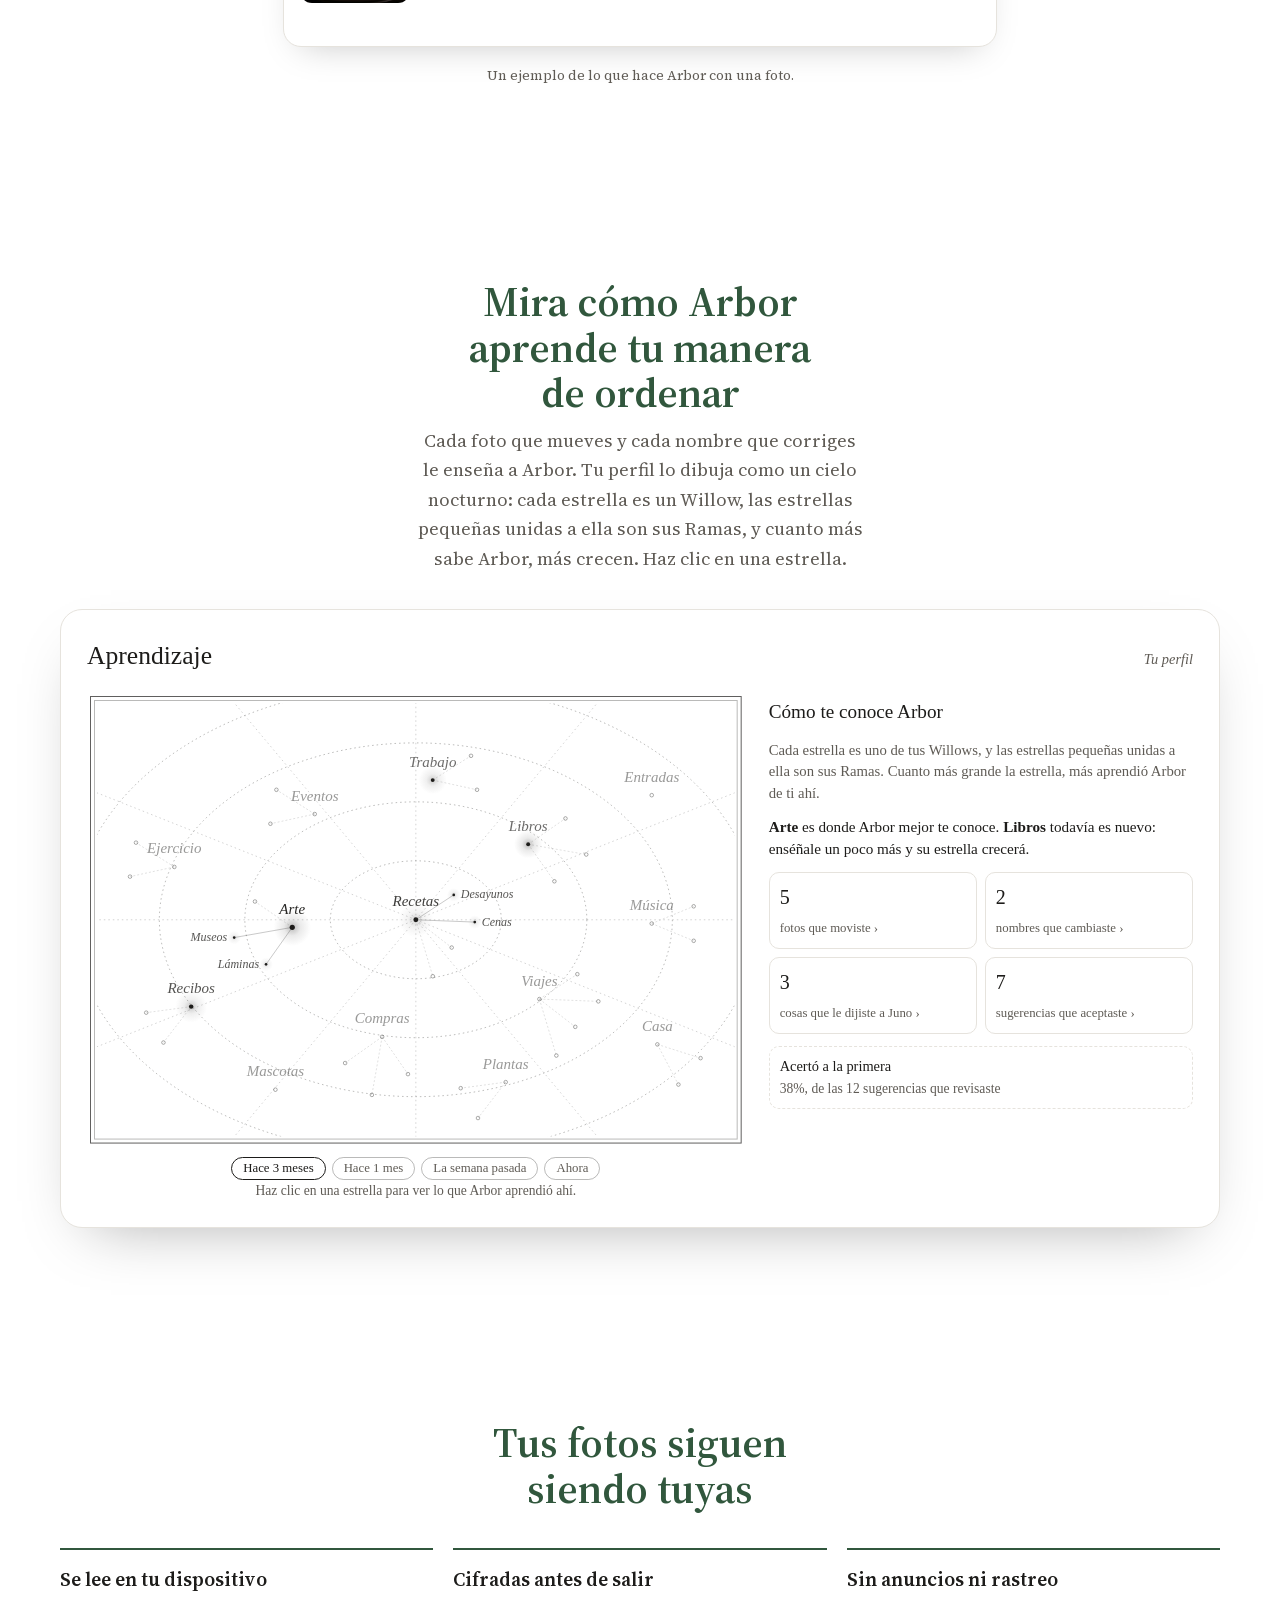
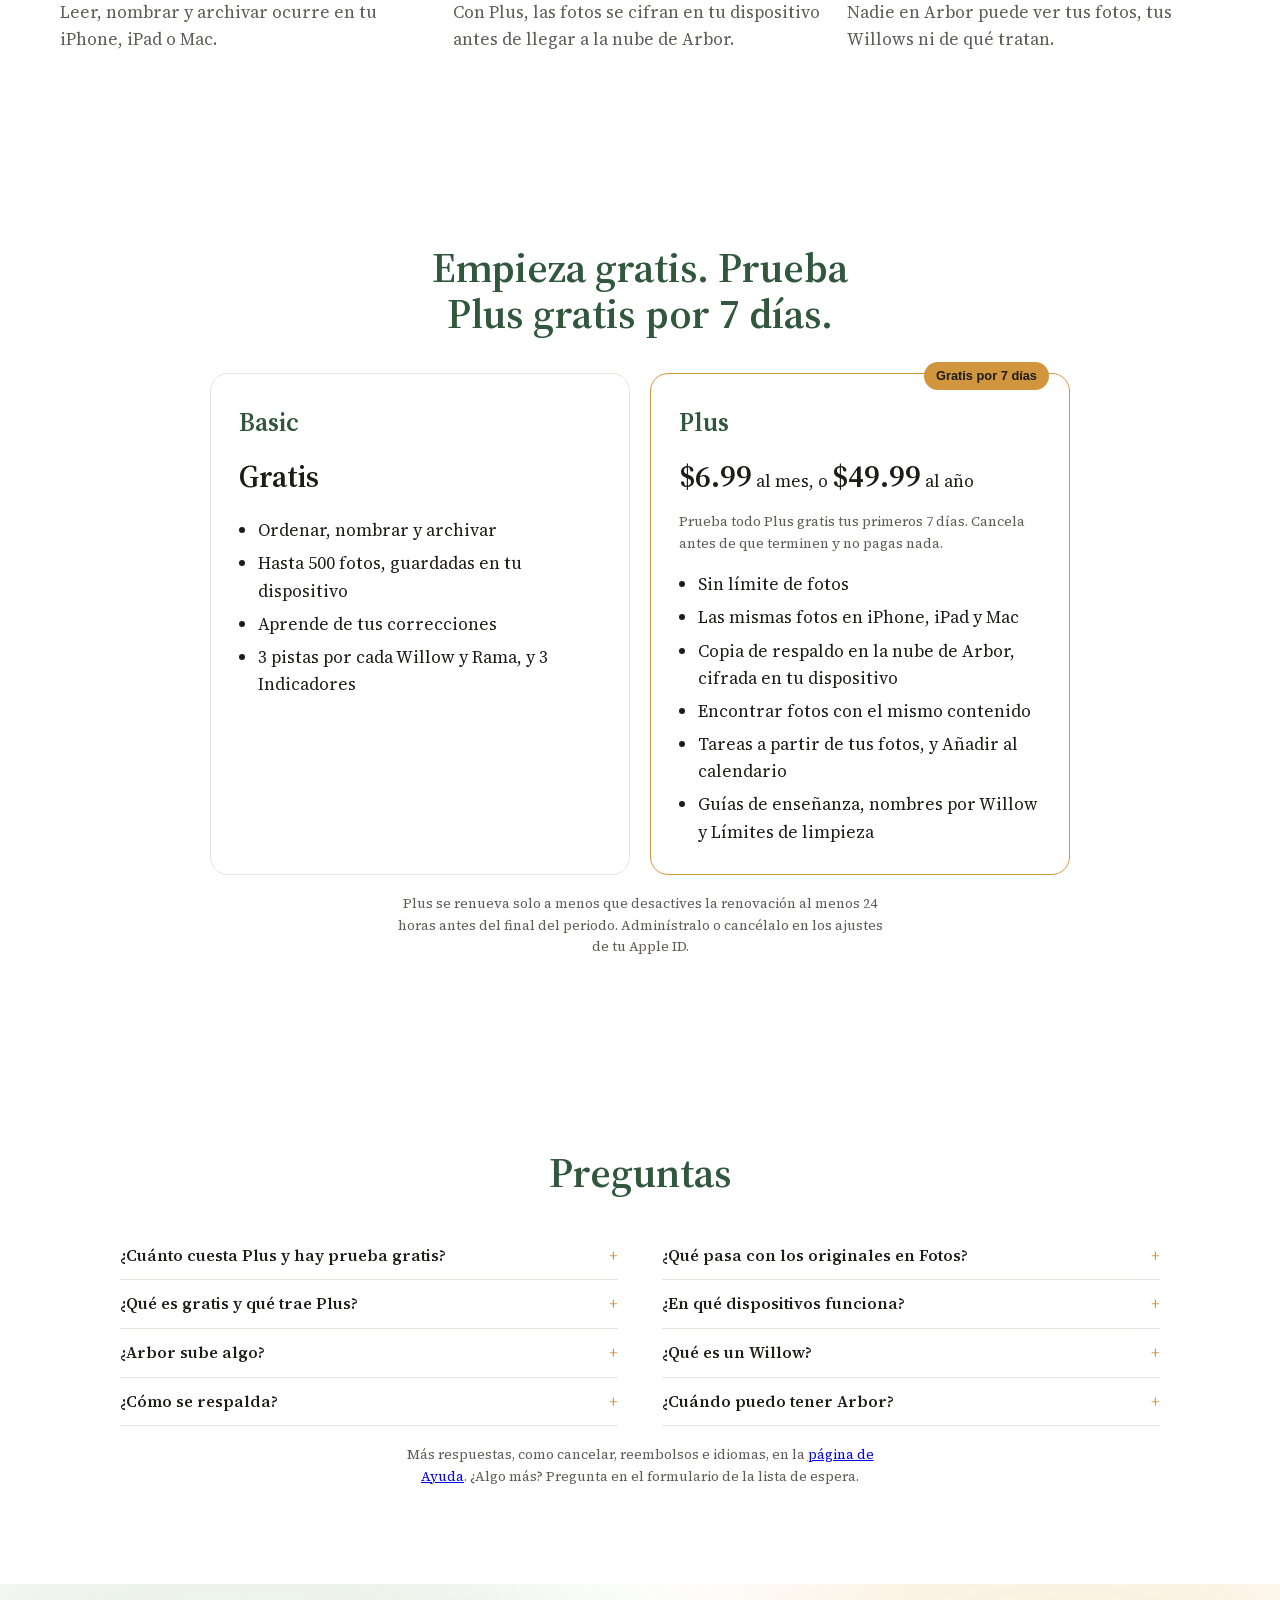
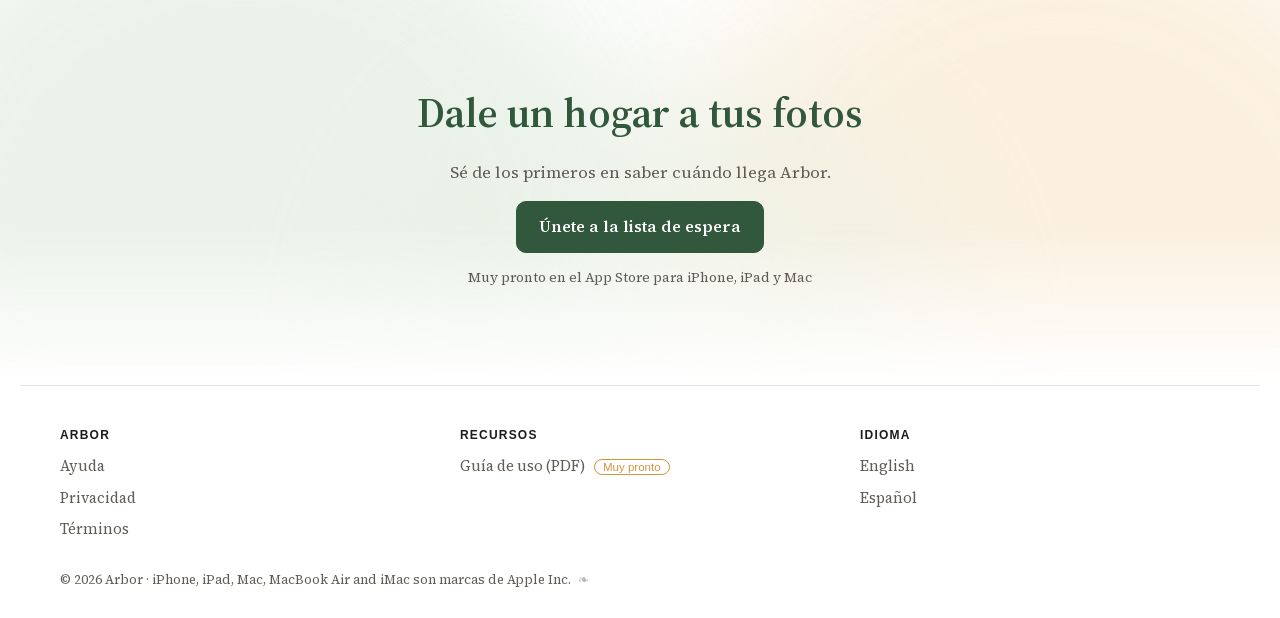
==== commit 455b8f1f: "Phone: the strip behind the clock matches the top of the page" ====
--- a/es/index.html
+++ b/es/index.html
@@ -6,8 +6,8 @@
 <title>Arbor: tu curadora de fotos para iPhone, iPad y Mac</title>
 <meta name="description" content="Arbor ordena tus fotos en iPhone, iPad y Mac, capturas incluidas. Lee cada una, le pone un nombre que reconocerás y la archiva donde la volverás a encontrar.">
 <meta name="color-scheme" content="light dark">
-<meta name="theme-color" content="#ffffff" media="(prefers-color-scheme: light)">
-<meta name="theme-color" content="#151614" media="(prefers-color-scheme: dark)">
+<meta name="theme-color" content="#f3f2e5" media="(prefers-color-scheme: light)">
+<meta name="theme-color" content="#21241a" media="(prefers-color-scheme: dark)">
 <meta property="og:title" content="Arbor: tu curadora de fotos">
 <meta property="og:description" content="Agrega tus fotos. Arbor las ordena, les pone nombre y las archiva. Para iPhone, iPad y Mac.">
 <meta property="og:image" content="https://arborcurator.com/img/share.png">
@@ -27,6 +27,10 @@
 @media (prefers-color-scheme: dark) { :root:not([data-theme="light"]) { --bg:#141513; --fg:#ecebe7; --muted:#a39e96; --line:#34352f; --green:#8fc59f; --gold:#e0ad5e; --on:#141513; color-scheme:dark } }
 :root[data-theme="dark"] { --bg:#141513; --fg:#ecebe7; --muted:#a39e96; --line:#34352f; --green:#8fc59f; --gold:#e0ad5e; --on:#141513; color-scheme:dark }
 body { background:var(--bg); color:var(--fg); margin:0; }
+/* The strip behind the phone's clock takes the color of the top of the page (owner 17 Nov 2026: no black band above the header). */
+html { background:#f3f2e5; }
+@media (prefers-color-scheme: dark) { html:not([data-theme="light"]) { background:#21241a; } }
+html[data-theme="dark"] { background:#21241a; }
 button:focus-visible, a:focus-visible { outline:2px solid var(--gold); outline-offset:2px; }
 .pill { position:fixed; right:max(16px, env(safe-area-inset-right, 0px)); bottom:calc(16px + env(safe-area-inset-bottom, 0px)); z-index:20; display:flex; flex-wrap:wrap; gap:8px; padding:8px; border-radius:14px; background:color-mix(in srgb, var(--bg) 88%, transparent); backdrop-filter:blur(10px); border:1px solid var(--line); box-shadow:0 8px 24px rgba(0,0,0,.12); max-width:calc(100vw - 32px); font-family:var(--apple); }
 .seg { display:flex; flex-wrap:wrap; gap:4px; }
@@ -61,6 +65,8 @@
 .wash i:nth-child(1) { background:var(--s-wash1); left:-12%; top:-30%; }
 .wash i:nth-child(2) { background:var(--s-wash2); right:-14%; top:-24%; }
 .wash i:nth-child(3) { background:var(--s-wash1); left:30%; top:20%; width:44vmax; height:44vmax; opacity:.6; }
+.top::after { content:""; position:absolute; inset:0 0 auto 0; height:140px; z-index:-1; pointer-events:none; background:linear-gradient(var(--s-top), transparent); }
+.site { --s-top:#f3f2e5; } .site.dark { --s-top:#21241a; }
 .wash::after { content:""; position:absolute; inset:auto 0 0 0; height:40%; background:linear-gradient(transparent, var(--s-bg)); }
 .hero { text-align:center; display:flex; flex-direction:column; align-items:center; gap:14px; padding-block:46px 10px; }
 .for { font-size:.8rem; letter-spacing:.1em; text-transform:uppercase; font-weight:600; color:var(--s-mark); }
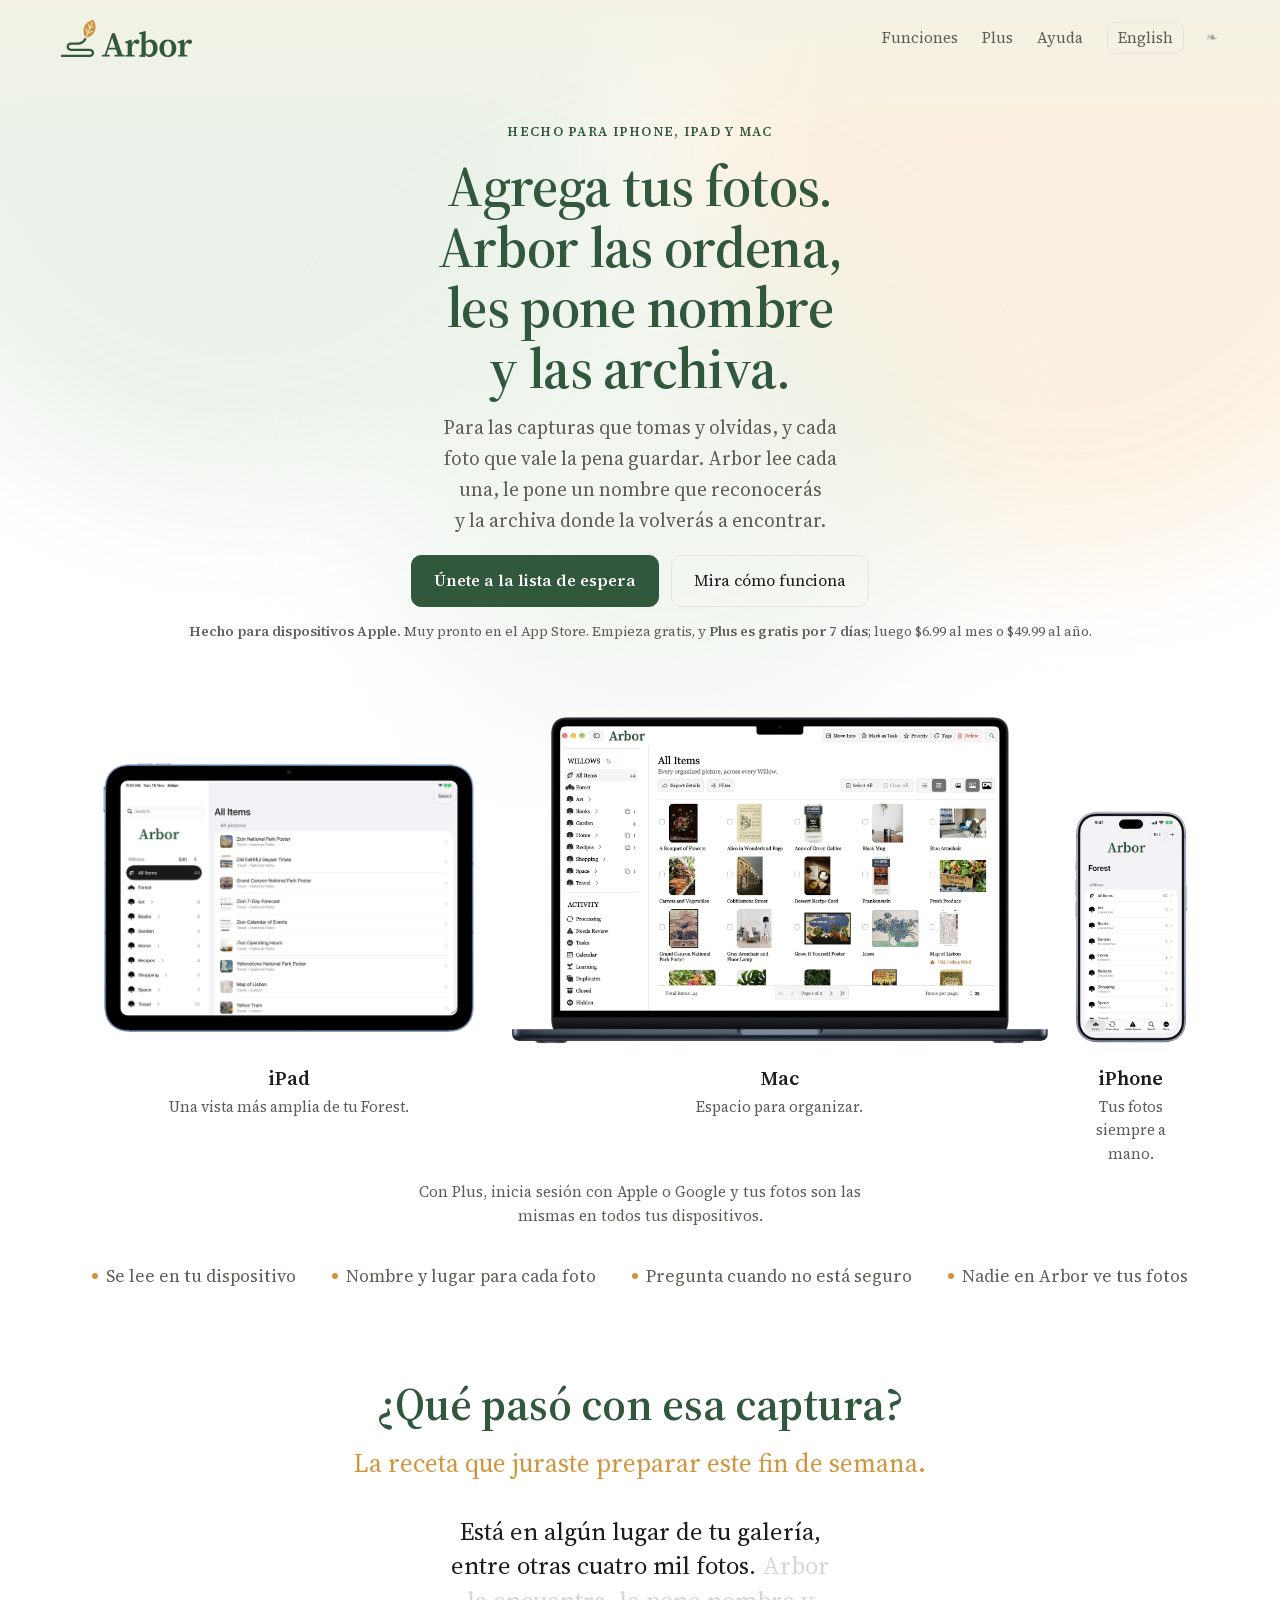
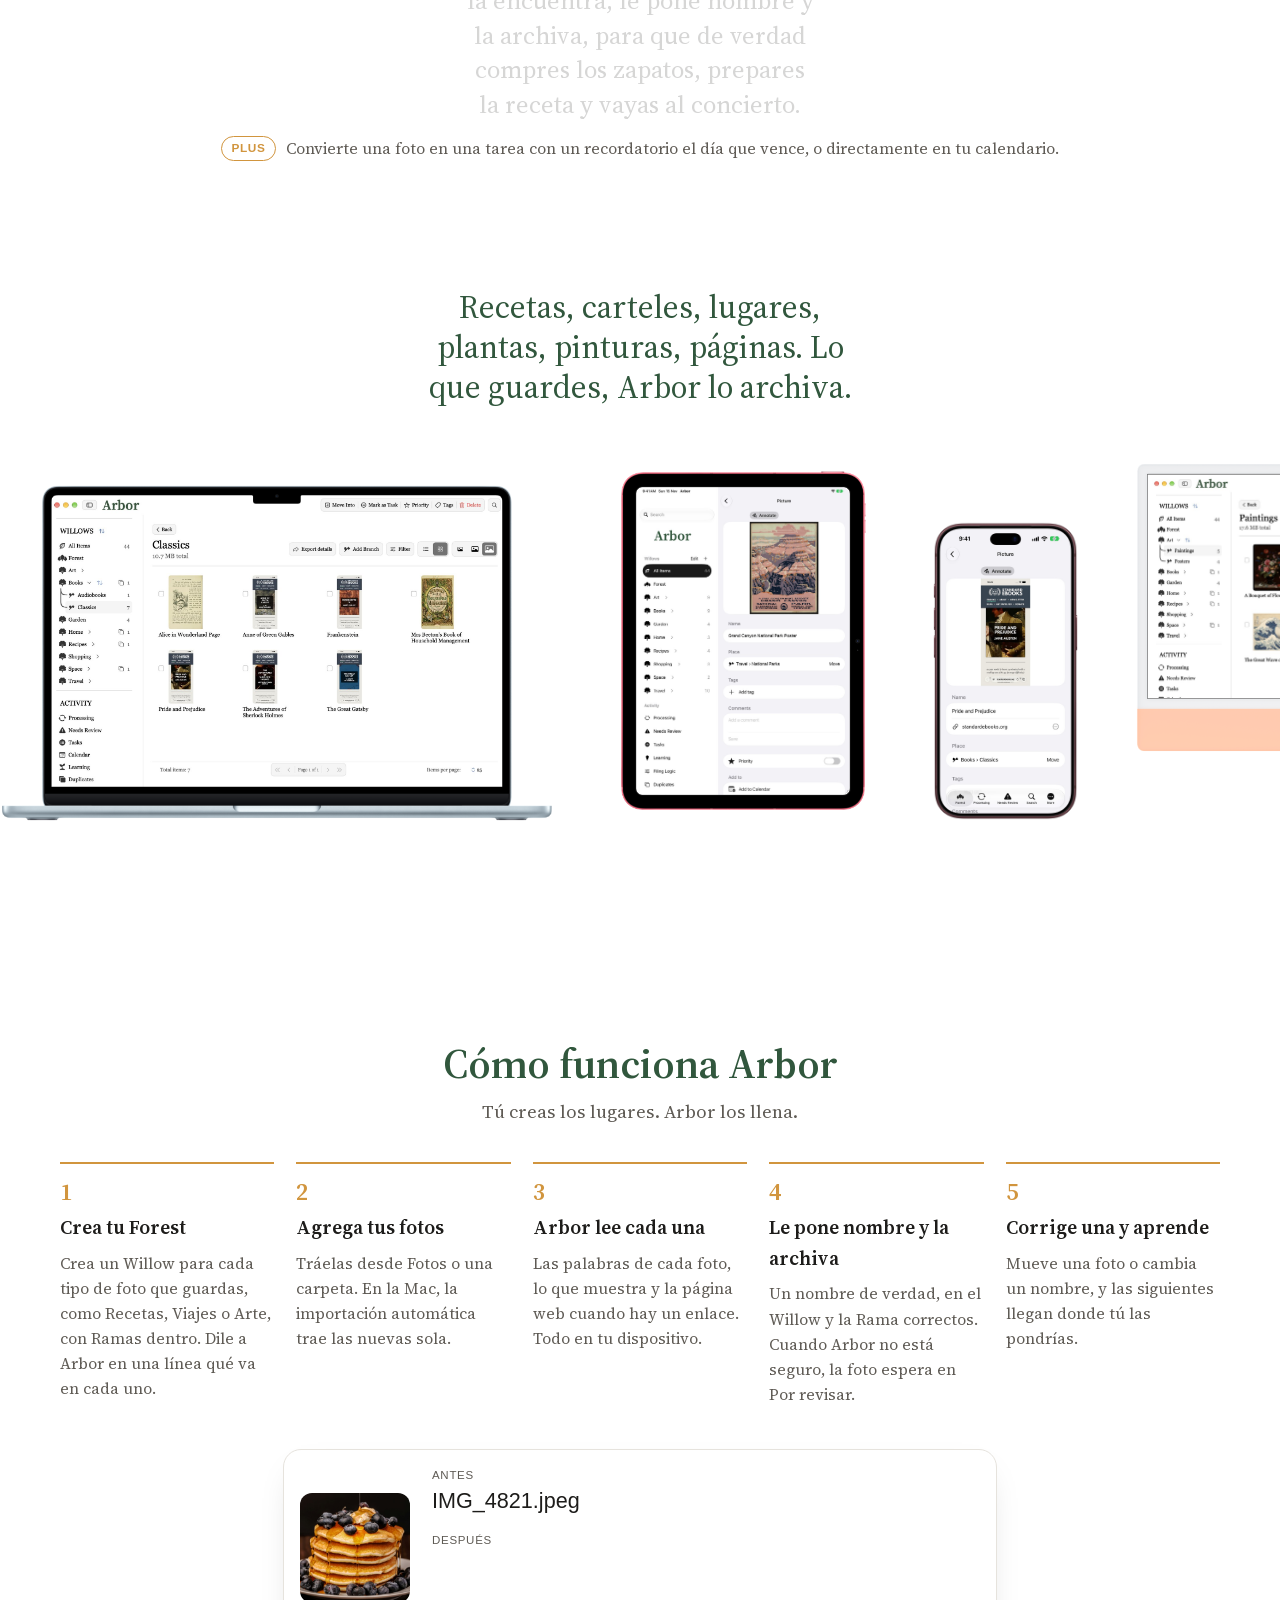
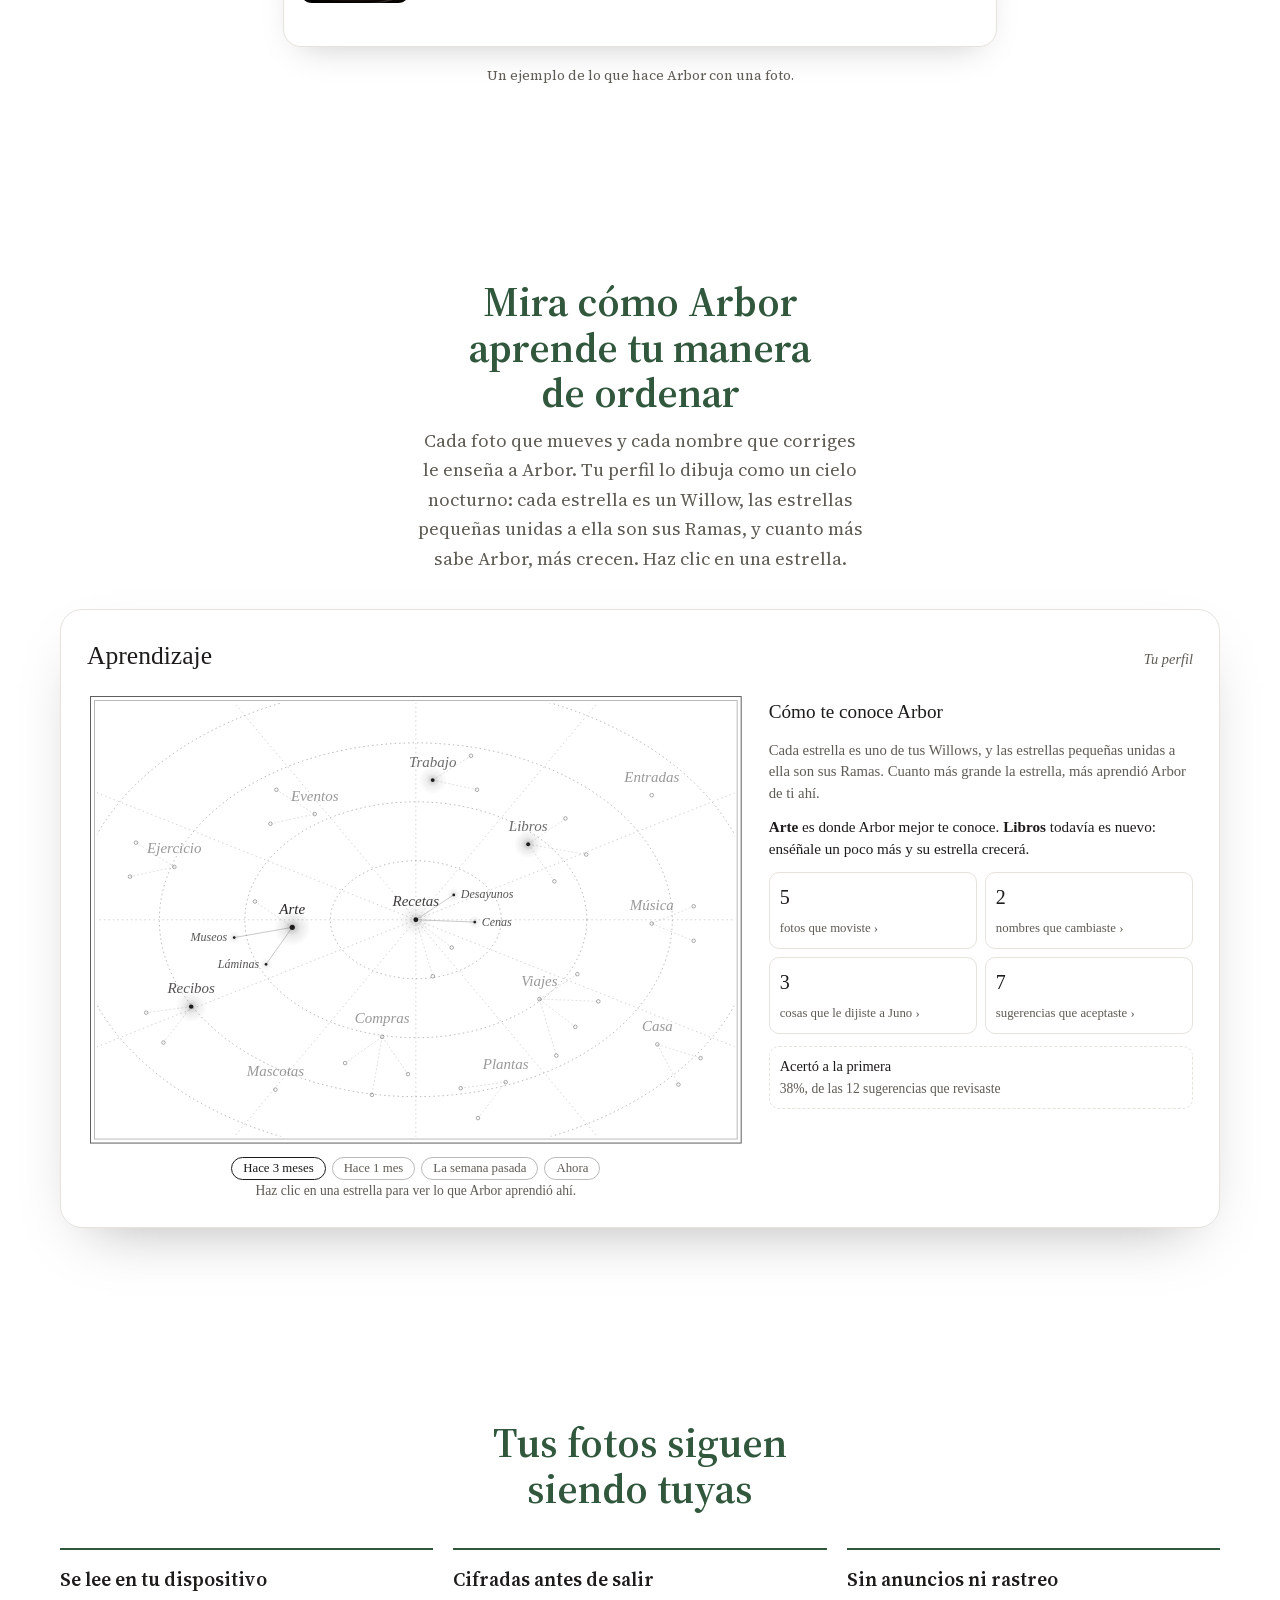
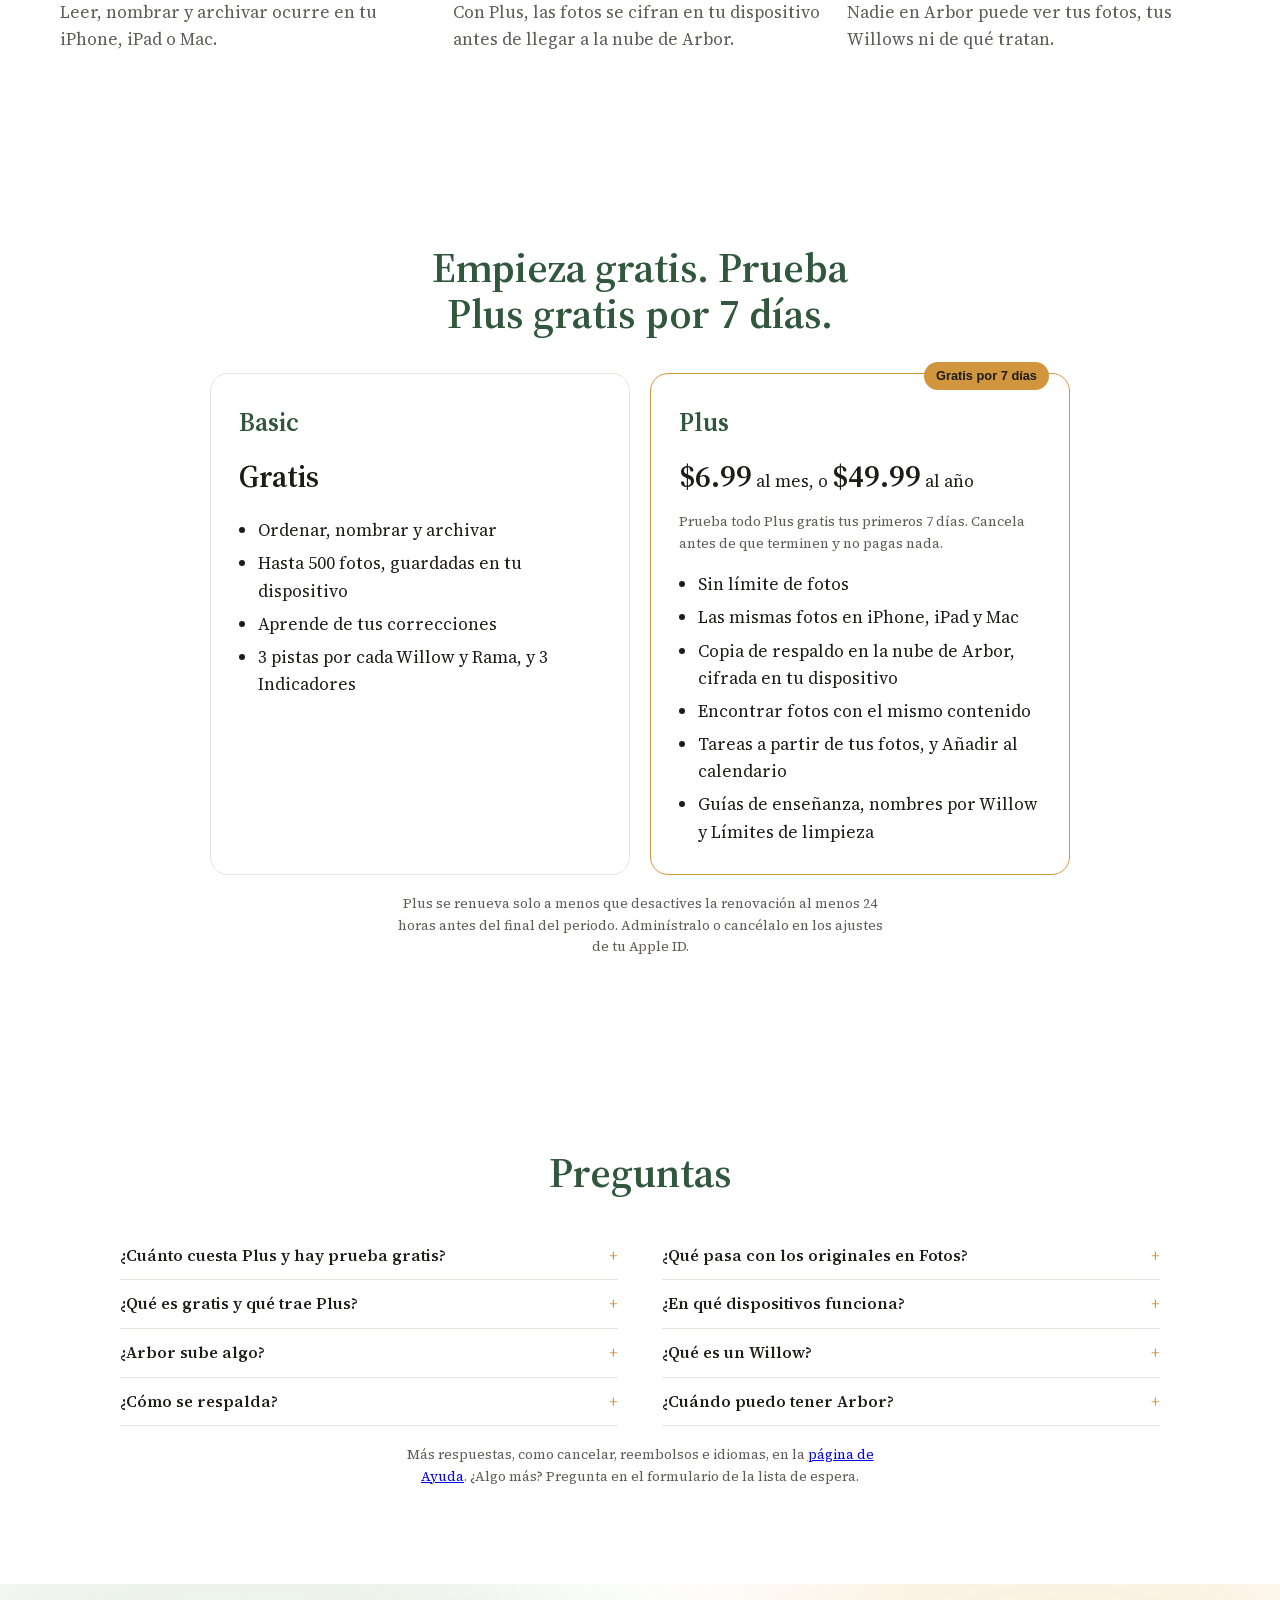
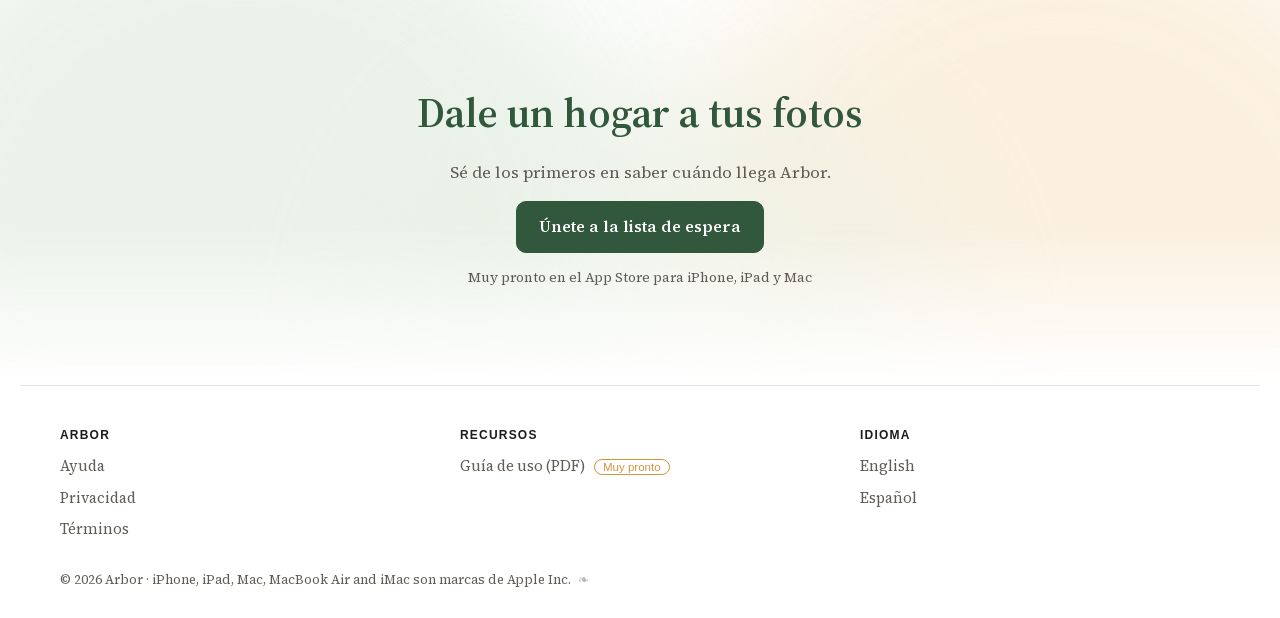
==== commit d5cb1c19: "Safari 26: color the clock strip from the page and a fixed top edge" ====
--- a/es/index.html
+++ b/es/index.html
@@ -28,9 +28,11 @@
 :root[data-theme="dark"] { --bg:#141513; --fg:#ecebe7; --muted:#a39e96; --line:#34352f; --green:#8fc59f; --gold:#e0ad5e; --on:#141513; color-scheme:dark }
 body { background:var(--bg); color:var(--fg); margin:0; }
 /* The strip behind the phone's clock takes the color of the top of the page (owner 17 Nov 2026: no black band above the header). */
-html { background:#f3f2e5; }
-@media (prefers-color-scheme: dark) { html:not([data-theme="light"]) { background:#21241a; } }
-html[data-theme="dark"] { background:#21241a; }
+html, body { background:#f3f2e5; }
+@media (prefers-color-scheme: dark) { html:not([data-theme="light"]), html:not([data-theme="light"]) body { background:#21241a; } }
+html[data-theme="dark"], html[data-theme="dark"] body { background:#21241a; }
+/* Safari 26 colors the clock strip from a fixed element touching the top edge, so keep a 1px one in the header color. */
+body::before { content:""; position:fixed; top:0; left:0; right:0; height:1px; background:inherit; z-index:30; pointer-events:none; }
 button:focus-visible, a:focus-visible { outline:2px solid var(--gold); outline-offset:2px; }
 .pill { position:fixed; right:max(16px, env(safe-area-inset-right, 0px)); bottom:calc(16px + env(safe-area-inset-bottom, 0px)); z-index:20; display:flex; flex-wrap:wrap; gap:8px; padding:8px; border-radius:14px; background:color-mix(in srgb, var(--bg) 88%, transparent); backdrop-filter:blur(10px); border:1px solid var(--line); box-shadow:0 8px 24px rgba(0,0,0,.12); max-width:calc(100vw - 32px); font-family:var(--apple); }
 .seg { display:flex; flex-wrap:wrap; gap:4px; }
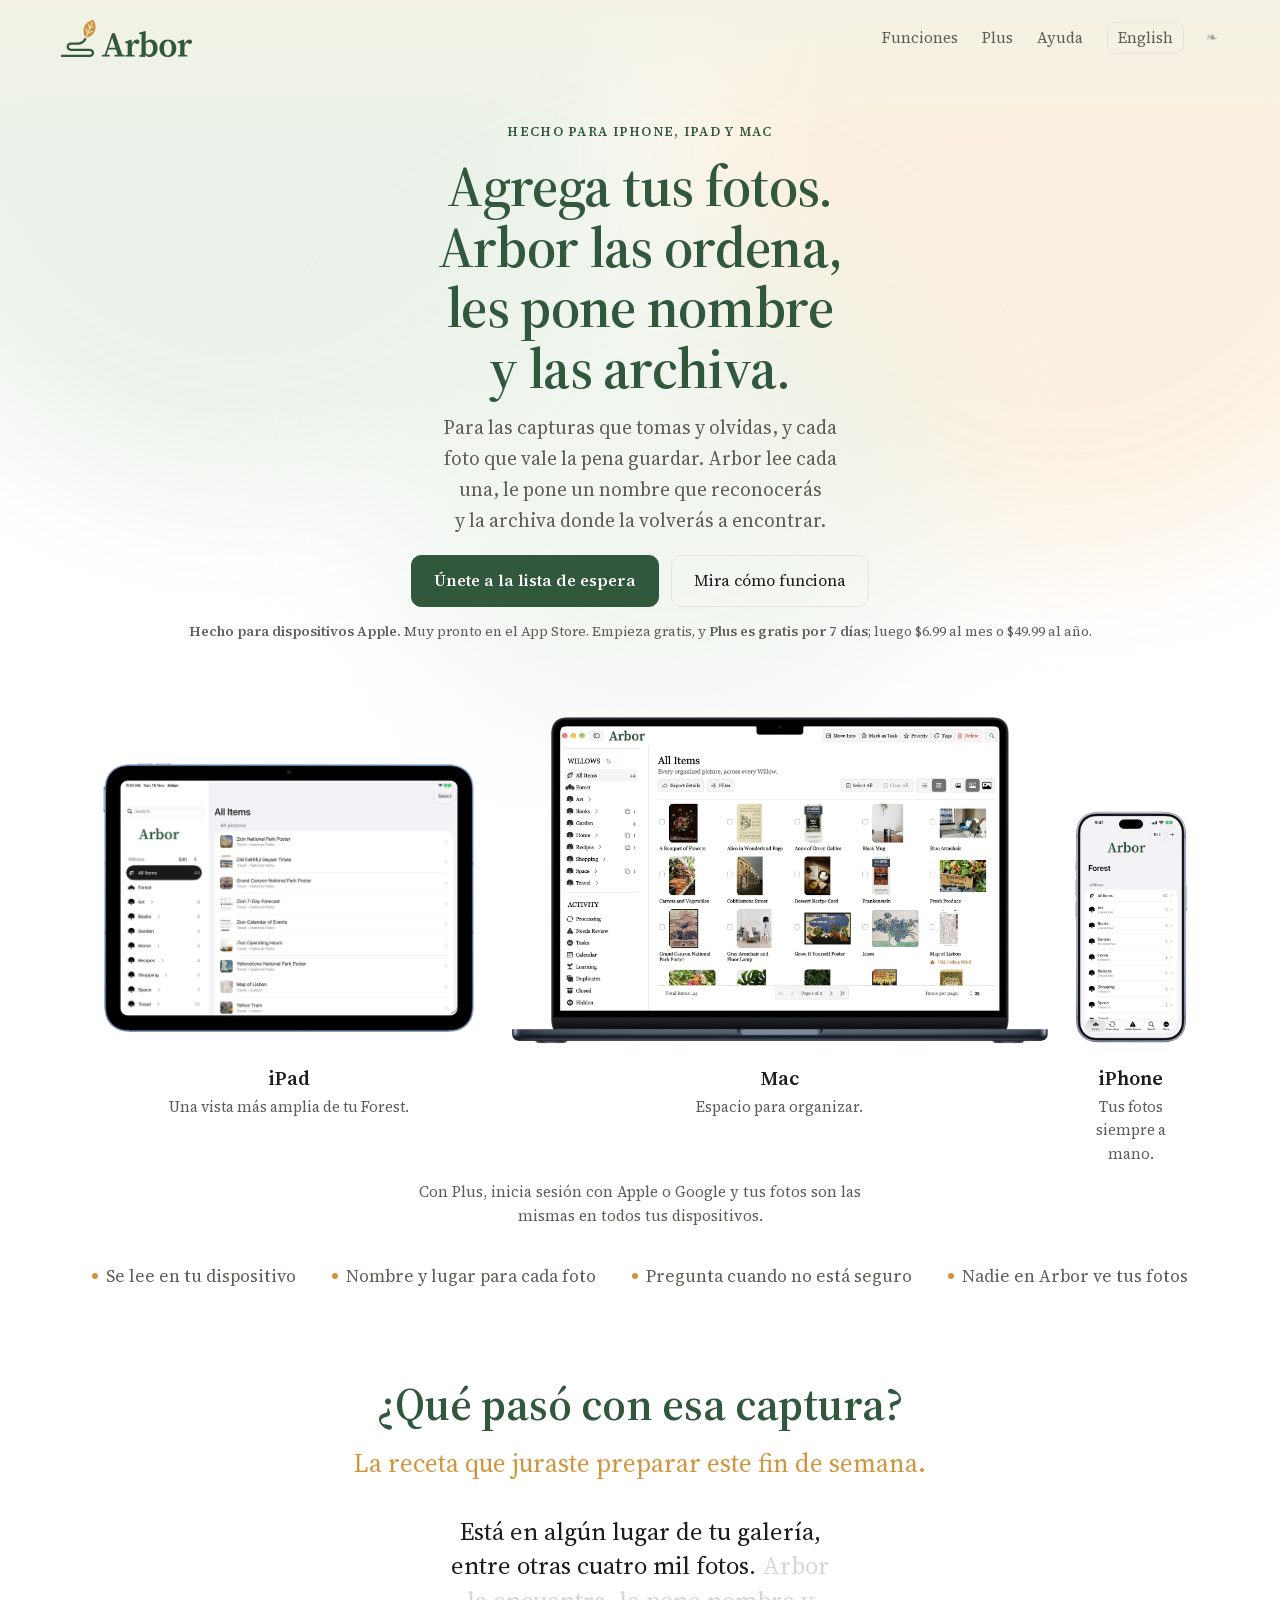
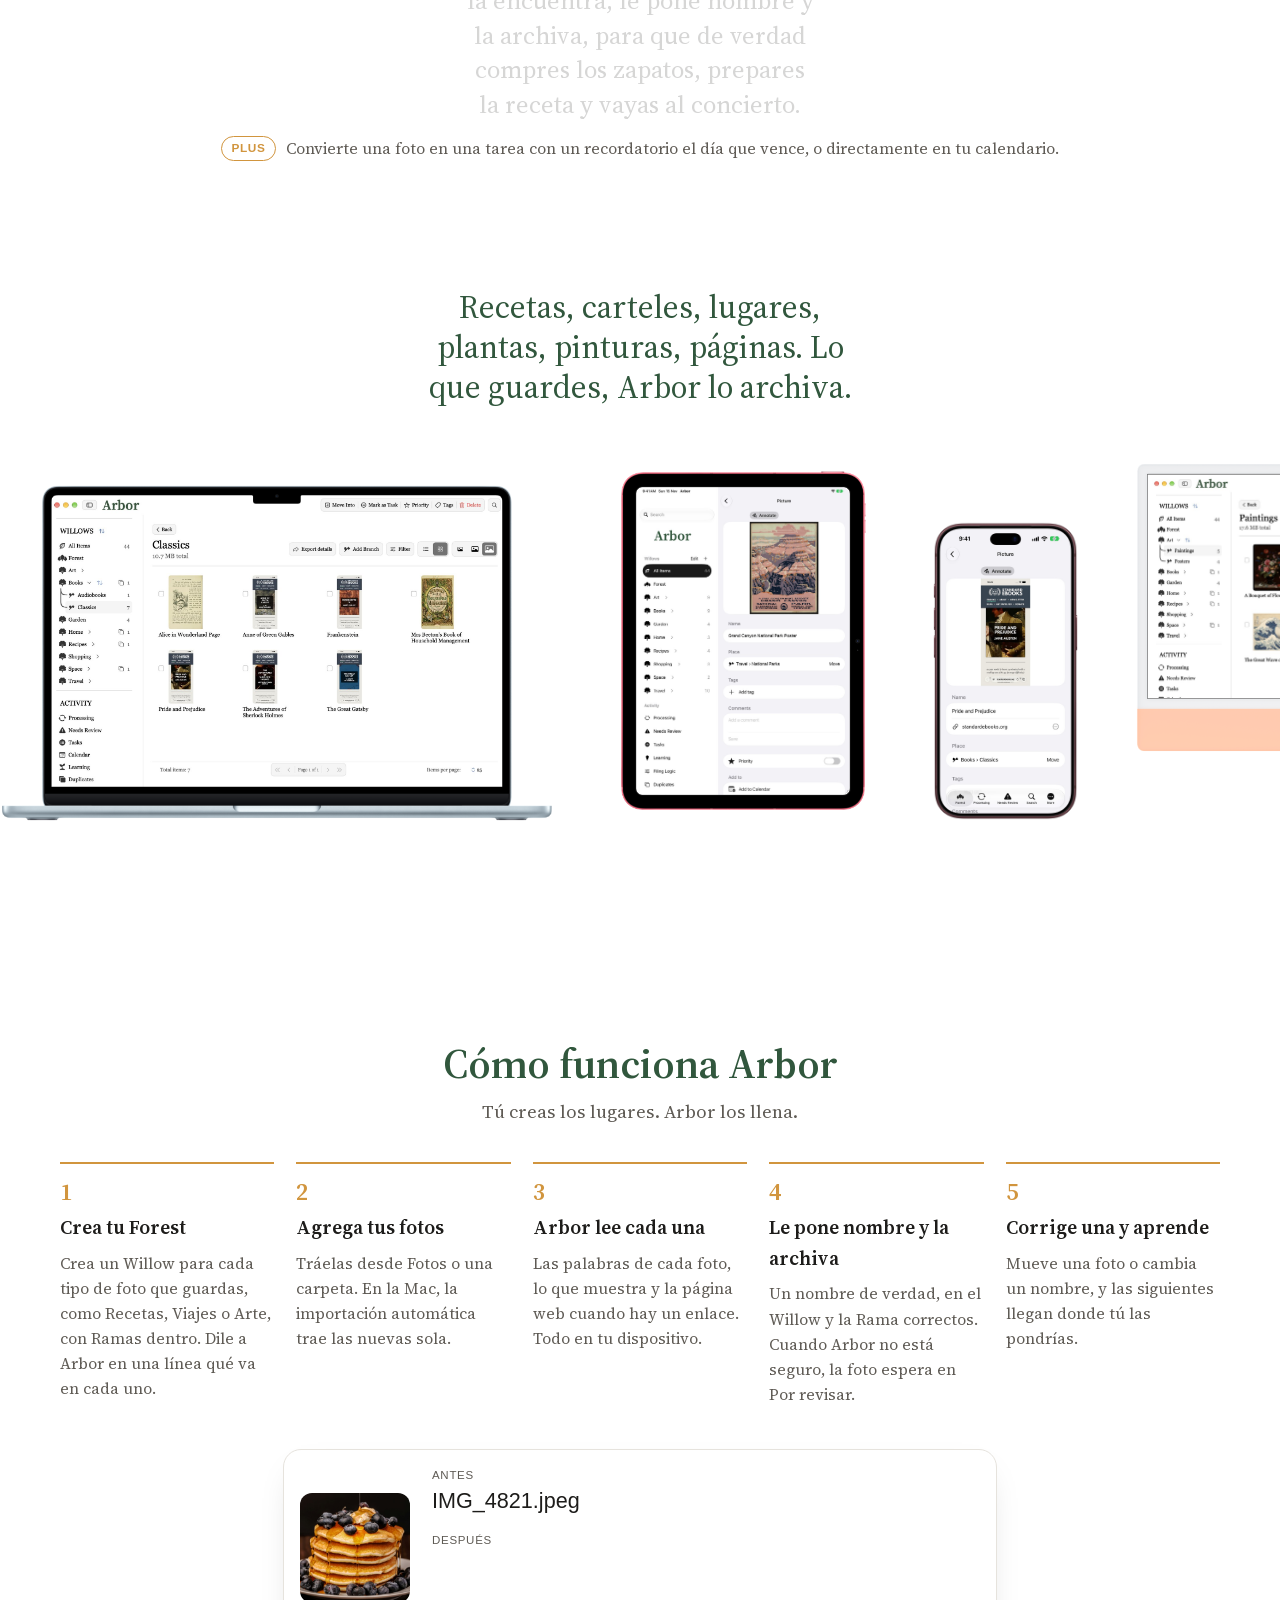
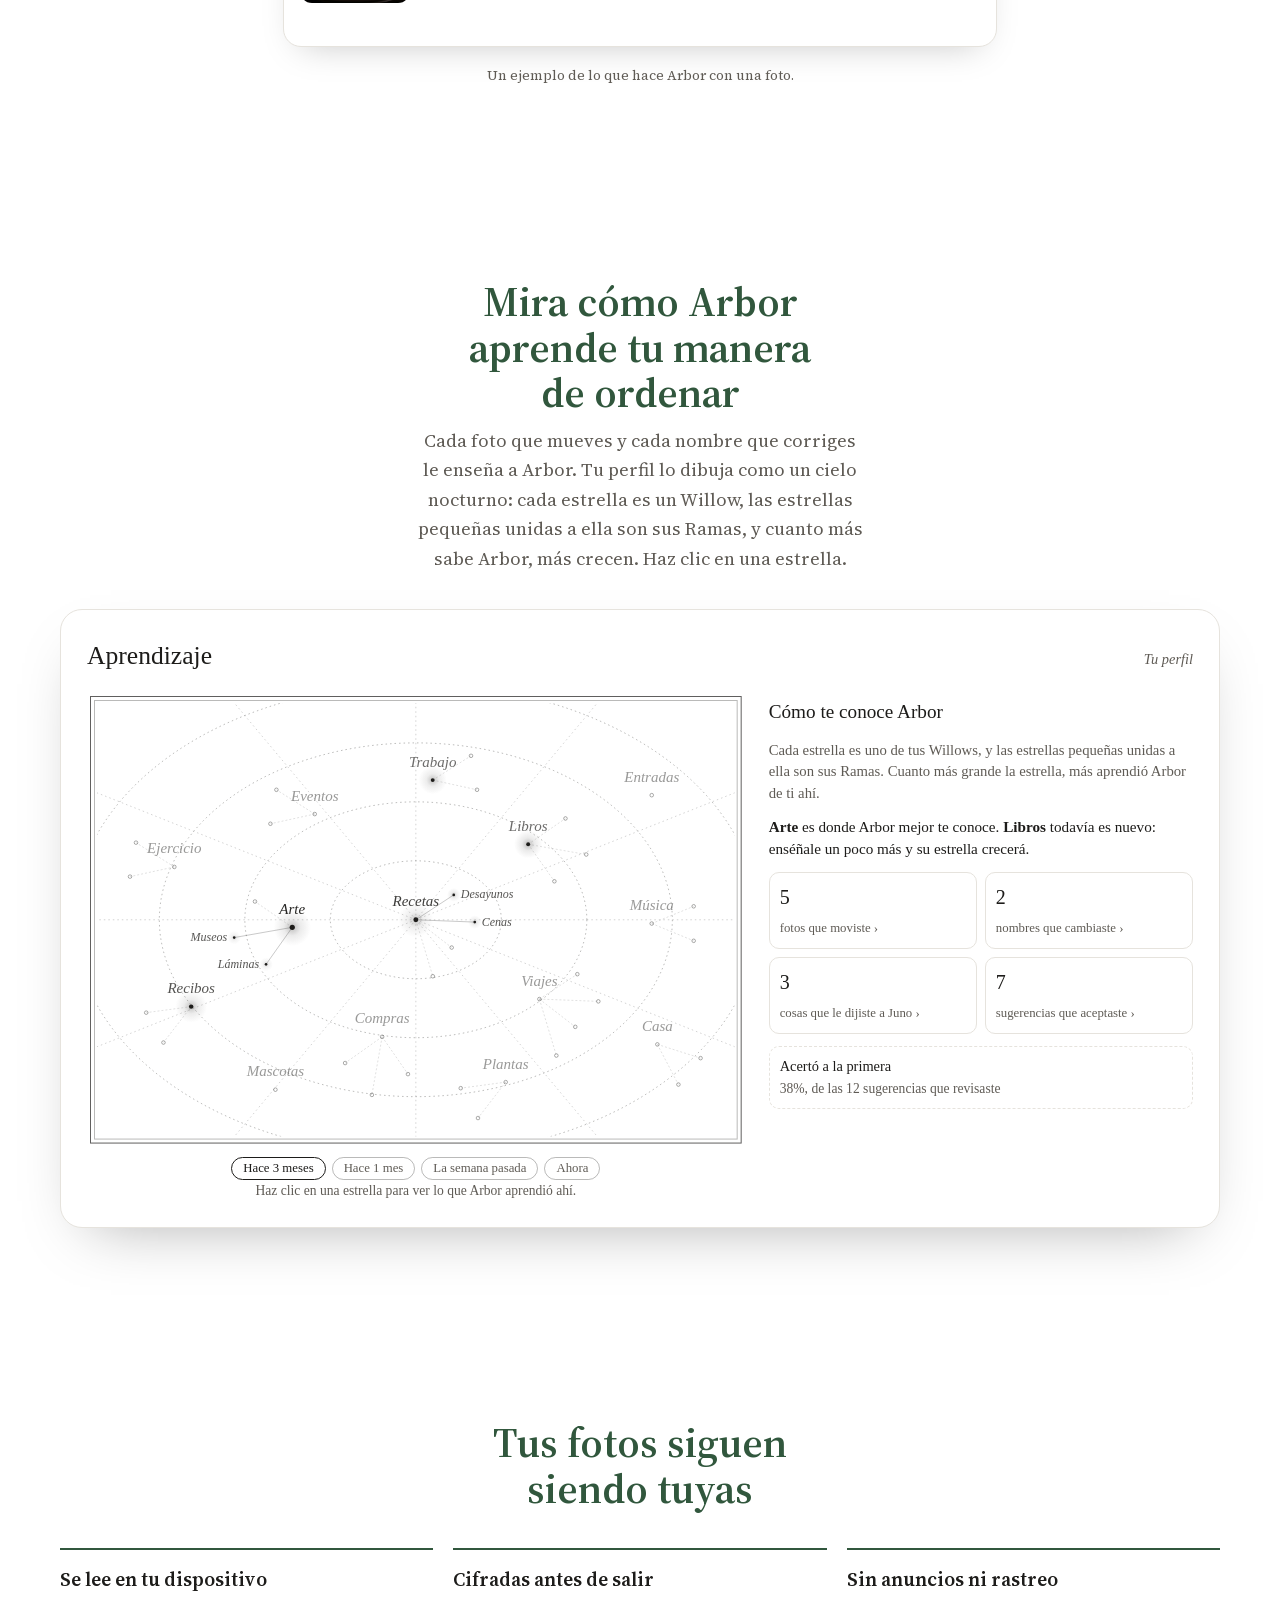
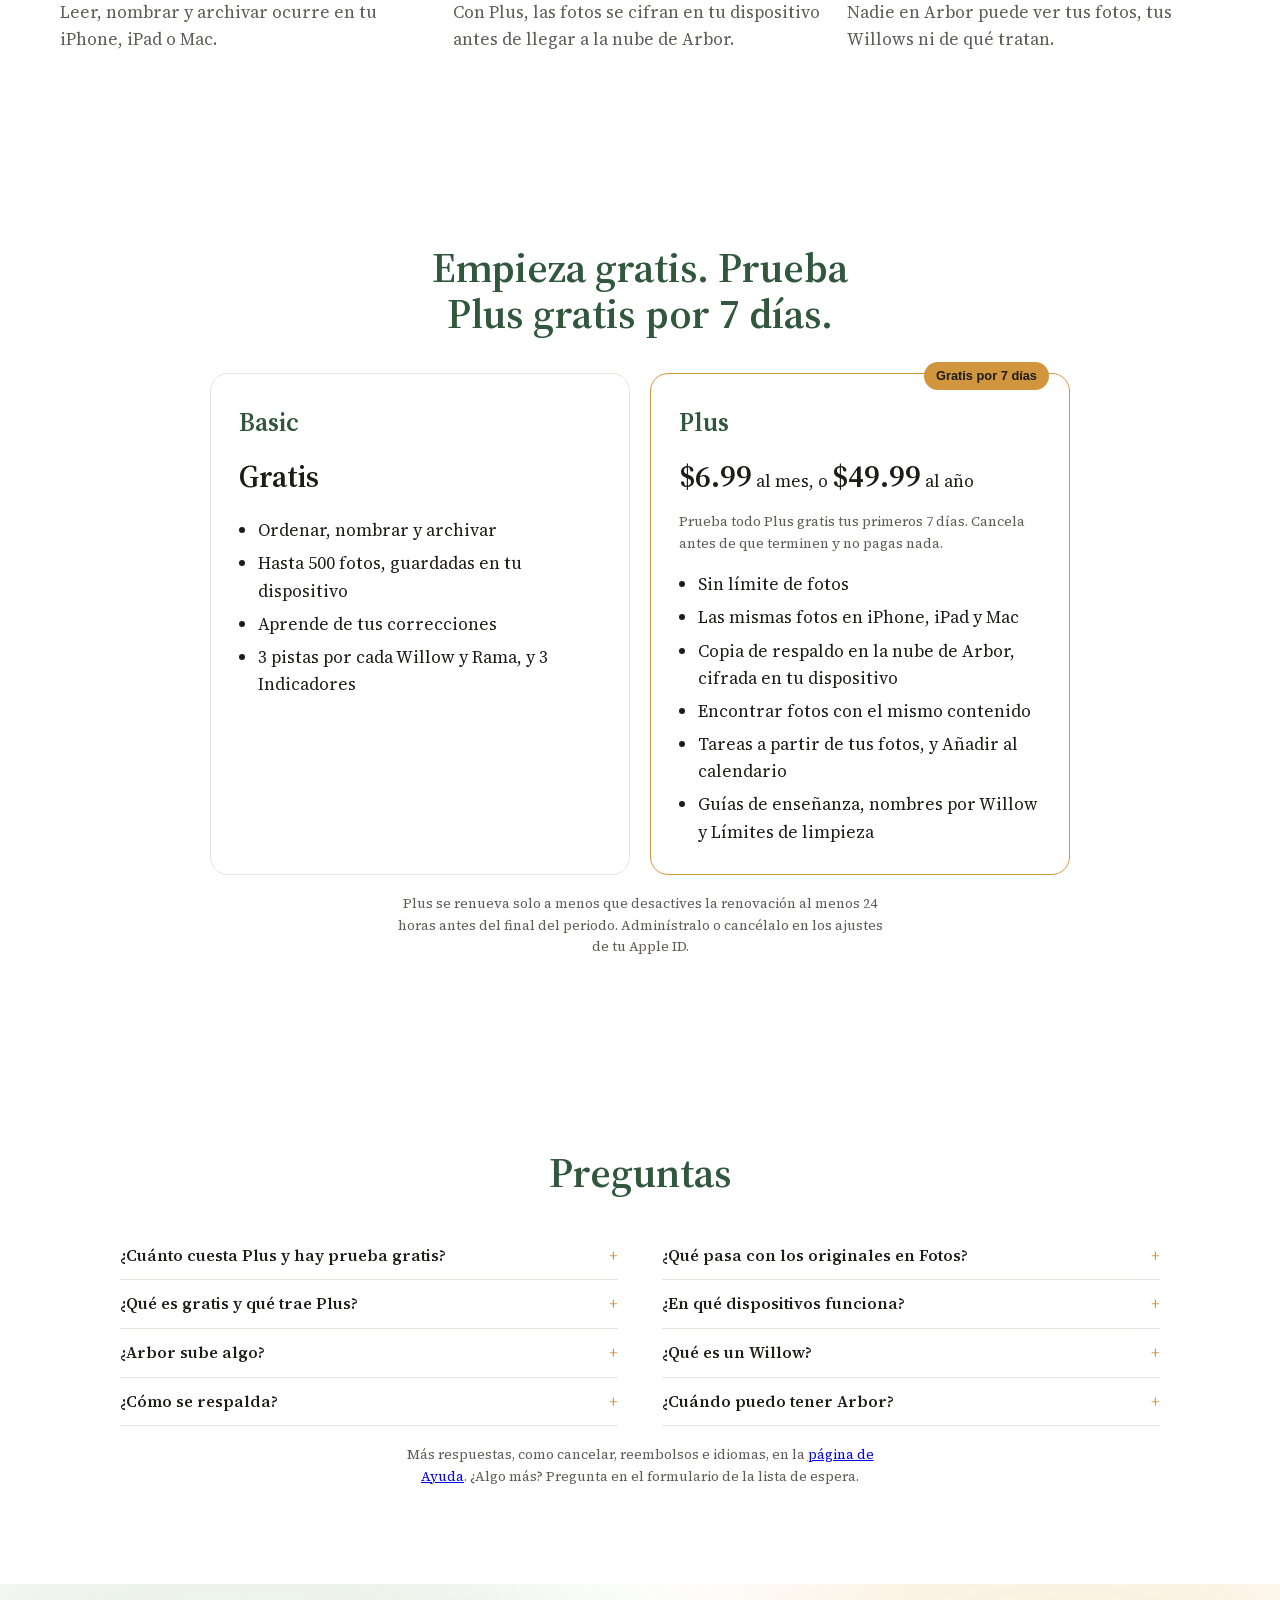
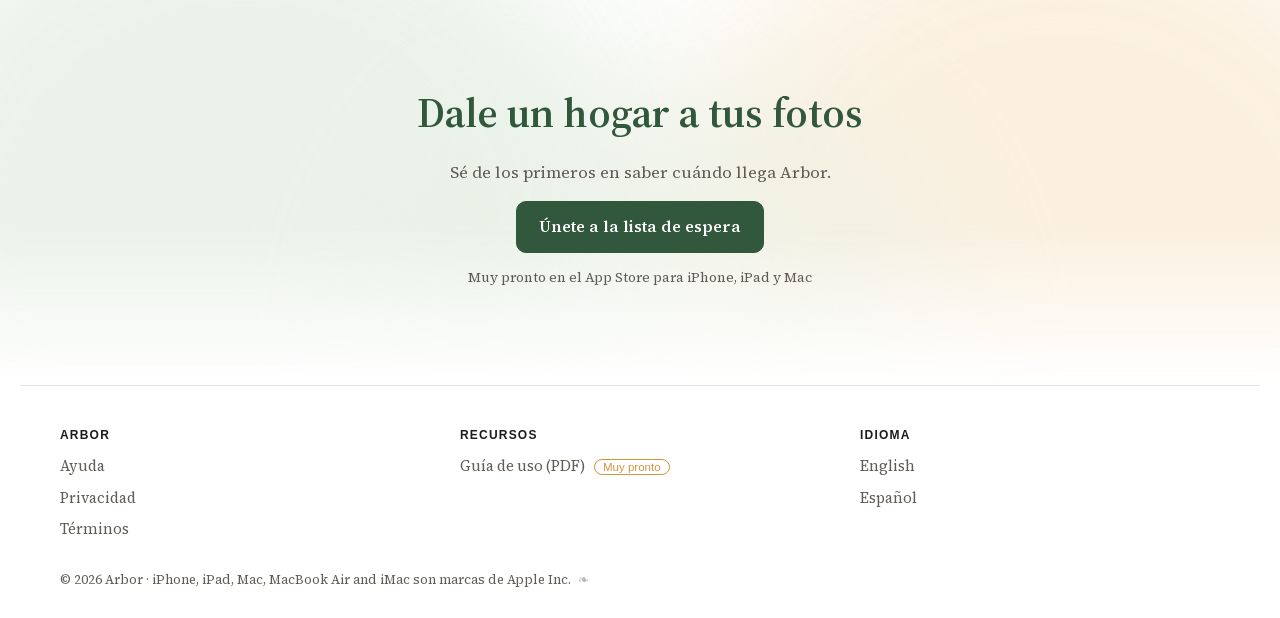
==== commit b08cda9b: "Search: page tags, sitemap, robots, app description, home pages readable without JavaScript" ====
--- a/es/index.html
+++ b/es/index.html
@@ -14,7 +14,6 @@
 <meta property="og:url" content="https://arborcurator.com/es/">
 <link rel="icon" href="../img/icon.svg" type="image/svg+xml">
 <link rel="apple-touch-icon" href="../img/apple-touch-icon.png">
-<link rel="alternate" hreflang="en" href="https://arborcurator.com/">
 <link rel="stylesheet" href="../fonts/fonts.css">
 <style>
 /* Layout: Arbor's home page itself, full width. Motion lives in the page (a drifting color wash, a moving strip of
@@ -337,9 +336,16 @@
 .tend{color:inherit;text-decoration:none;opacity:.45;margin-left:4px}.tend:hover{opacity:.9}
 .links .tend-top{opacity:.5;font-size:.95em;padding-inline:2px;margin-left:-4px}.links .tend-top:hover{opacity:.8}
 </style>
+<!-- search tags -->
+<link rel="canonical" href="https://arborcurator.com/es/">
+<link rel="alternate" hreflang="en" href="https://arborcurator.com/">
+<link rel="alternate" hreflang="es" href="https://arborcurator.com/es/">
+<link rel="alternate" hreflang="x-default" href="https://arborcurator.com/">
+<script type="application/ld+json">{"@context": "https://schema.org", "@graph": [{"@type": "Organization", "@id": "https://arborcurator.com/#org", "name": "Arbor", "url": "https://arborcurator.com/", "logo": "https://arborcurator.com/img/apple-touch-icon.png"}, {"@type": "WebSite", "@id": "https://arborcurator.com/#site", "name": "Arbor", "url": "https://arborcurator.com/", "inLanguage": ["en", "es"], "publisher": {"@id": "https://arborcurator.com/#org"}}, {"@type": "SoftwareApplication", "name": "Arbor", "applicationCategory": "PhotographyApplication", "operatingSystem": "iOS, iPadOS, macOS", "url": "https://arborcurator.com/es/", "inLanguage": "es", "description": "Arbor ordena tus fotos en iPhone, iPad y Mac, capturas de pantalla incluidas: lee cada una, le pone un nombre que reconocerás y la guarda donde la vuelvas a encontrar.", "publisher": {"@id": "https://arborcurator.com/#org"}}]}</script>
+<!-- /search tags -->
 </head>
 <body>
-<div id="view"></div>
+<div id="view"><!-- drawn copy for search engines --><div class="site c-a f-b"><div class="top"><div class="wash" aria-hidden="true"><i></i><i></i><i></i></div><div class="in nav"><a class="brand" href="./"><svg class="lockup" viewBox="36 306 782 234" role="img" aria-label="Arbor"><g id="Layer_1" data-name="Layer 1"><path class="lg" d="M281.29857,522.33137l20.69945-3.05952h3.85523l20.86755,3.05952v9.58225H281.29857Zm59.36919-126.393H357.3997l46.39577,135.97527H376.73685L338.87774,416.15817l6.18978-5.24025-40.26764,120.9957H293.939ZM317.7733,479.502h55.07911l3.93766,10.657h-62.356Zm37.19255,43.05392,24.35543-3.05952h8.9475l25.74434,3.05952v9.35769H354.96585Z"></path><path class="lg" d="M431.962,489.07387V478.28833c0-11.2191-.20379-16.42041-.61268-24.58l-14.37208-1.83675v-7.58844L451.085,431.36879l3.28408,2.11453,2.14958,25.27575v30.3148c0,12.64826.20379,33.6599.61138,42.83975H431.34931C431.7582,522.73377,431.962,501.72213,431.962,489.07387Zm-13.3531,34.50234,20.94154-4.0798h12.91566l20.94284,4.0798v8.33741h-54.8Zm26.22982-61.742h13.49978l-3.90195,3.52422c5.03126-22.041,18.37268-33.9896,30.48355-33.9896,7.4132,0,14.05794,3.90455,16.13094,11.05425-.22456,10.11185-5.01958,15.79085-13.17916,15.79085-5.44016,0-9.76658-2.43515-14.03718-7.21719l-5.73222-6.26442,9.09678.50624c-9.9522,5.92822-17.2953,16.4282-20.93894,30.33817l-11.4216-.749Z"></path><path class="lg" d="M499.46221,523.65149l20.534-4.08109-7.63,12.41851c.40758-9.17986.61138-30.19149.61138-42.83975V401.26168l-14.7602-1.81469v-7.88828l36.44033-9.17985,3.08029,1.85622-.81518,28.74285v35.04881l.61138,2.65193v65.79327l-3.61249,17.93135-34.45949-2.41438Zm81.235-40.31762c0-25.19267-9.46413-37.45022-23.24559-37.45022-9.06563,0-18.61283,7.30676-29.31141,18.15591l-1.83545-3.52292c11.7565-19.97319,25.16671-29.14785,41.1354-29.14785,21.92287,0,39.35836,18.11437,39.35836,50.80332,0,32.16453-19.2995,52.618-42.719,52.618-15.43778,0-27.1125-7.97785-37.02575-29.11929l1.83545-3.56316c9.4849,12.34061,18.104,18.39345,27.91729,18.39345C570.07127,520.50111,580.69716,508.52654,580.69716,483.33387Z"></path><path class="lg" d="M617.96954,483.07556c0-32.5903,22.82632-51.70677,49.20671-51.70677,26.12208,0,49.20671,18.89191,49.20671,51.70677,0,32.81615-21.81253,51.71455-49.20671,51.71455C639.44847,534.79011,617.96954,515.66715,617.96954,483.07556Zm71.81755.22456c0-28.15873-8.083-42.0025-22.61084-42.0025-14.78616,0-22.61084,13.84377-22.61084,42.0025,0,28.23532,7.82468,41.56116,22.61084,41.56116C681.70409,524.86128,689.78709,511.53544,689.78709,483.30012Z"></path><path class="lg" d="M739.5922,489.07387V478.28833c0-11.2191-.20509-16.42041-.61268-24.58l-14.37337-1.83675v-7.58844l34.109-12.91436,3.28408,2.11453,2.14826,25.27575v30.3148c0,12.64826.20511,33.6599.6127,42.83975H738.97952C739.38711,522.73377,739.5922,501.72213,739.5922,489.07387Zm-13.3531,34.50234,20.94154-4.0798H760.0963l20.94283,4.0798v8.33741h-54.8Zm26.22982-61.742H765.9687l-3.902,3.52422c5.03-22.041,18.37268-33.9896,30.48355-33.9896,7.41319,0,14.05794,3.90455,16.13094,11.05425-.22456,10.11185-5.01958,15.79085-13.17916,15.79085-5.44146,0-9.76658-2.43515-14.03718-7.21719l-5.73222-6.26442,9.09678.50624c-9.9522,5.92822-17.2966,16.4282-20.94024,30.33817l-11.4203-.749Z"></path><path class="lg" d="M209.43948,534.79011H41.71246V521.498h167.727c7.1471,0,12.96174-5.15329,12.96174-11.4865s-5.81464-11.4852-12.96174-11.4852H100.51116c-14.30458,0-25.9423-10.98675-25.9423-24.49043s11.63772-24.49042,25.9423-24.49042l34.96509-.08827c.06555-.0013.13759.0013.20639.0026.29076-.0039,31.07351.47249,41.3327-22.028l2.75707-6.04765,12.094,5.51415-2.75707,6.04764c-13.69969,30.0487-50.85265,29.85659-53.68825,29.80337l-34.893.08826c-6.992,0-12.66708,5.02348-12.66708,11.19833s5.6751,11.19833,12.65021,11.19833H209.43948c14.47657,0,26.25384,11.11526,26.25384,24.7773C235.69332,523.67486,223.91605,534.79011,209.43948,534.79011Z"></path><path class="lo" d="M230.95687,315.60359c-23.95481,4.64858-44.05653,18.99512-53.085,40.75359-8.632,20.80289-5.28689,44.02136,6.95858,63.72282l10.58021-25.49809-10.25953-27.10745a2.56318,2.56318,0,1,1,4.794-1.81577l8.33208,22.01485,9.0621-21.83947-7.67059-20.26719a2.56318,2.56318,0,1,1,4.794-1.81577l5.74318,15.17451,11.84078-28.536a2.56307,2.56307,0,1,1,4.73471,1.96462l-11.84078,28.536,14.7993-6.65059a2.56319,2.56319,0,1,1,2.10014,4.67644L212.074,367.7987l-9.062,21.8393,21.46977-9.64863a2.56318,2.56318,0,1,1,2.10013,4.67643l-26.43654,11.88073-10.58017,25.498c22.5963-5.24407,41.397-19.27345,50.0289-40.07625C248.62257,360.20982,244.58313,335.84611,230.95687,315.60359Z"></path></g></svg></a><nav class="links"><a class="hide" href="#features" data-go="features">Funciones</a><a class="hide" href="#plans" data-go="plans">Plus</a><a href="support/">Ayuda</a><a class="lang" href="../" hreflang="en">English</a><a href="../tend/" class="tend tend-top" aria-label="Owner">❧</a></nav></div><div class="in hero"><div class="for">Hecho para iPhone, iPad y Mac</div><h1 class="h1"><span style="animation-delay:0s">Agrega</span> <span style="animation-delay:0.07s">tus</span> <span style="animation-delay:0.14s">fotos.</span> <span style="animation-delay:0.21000000000000002s">Arbor</span> <span style="animation-delay:0.28s">las</span> <span style="animation-delay:0.35000000000000003s">ordena,</span> <span style="animation-delay:0.42000000000000004s">les</span> <span style="animation-delay:0.49000000000000005s">pone</span> <span style="animation-delay:0.56s">nombre</span> <span style="animation-delay:0.6300000000000001s">y</span> <span style="animation-delay:0.7000000000000001s">las</span> <span style="animation-delay:0.77s">archiva.</span></h1><p class="sub">Para las capturas que tomas y olvidas, y cada foto que vale la pena guardar. Arbor lee cada una, le pone un nombre que reconocerás y la archiva donde la volverás a encontrar.</p><div class="btns"><button type="button" class="btn" data-wait="">Únete a la lista de espera</button><button type="button" class="btn ghost" data-go="how">Mira cómo funciona</button></div><div class="small"><b>Hecho para dispositivos Apple.</b> Muy pronto en el App Store. Empieza gratis, y <b>Plus es gratis por 7 días</b>; luego $6.99 al mes o $49.99 al año.</div></div><div class="devices"><div class="dev ipadl"><div class="screen"><img src="../img/screens/ipad-landscape-all-items.jpg" alt="Arbor en iPad: cada foto con su Willow y su Rama" loading="lazy"></div><img class="frame" src="../frames/c/ipad-blue-landscape.png" alt="iPad showing Arbor"></div><div class="dev mac"><div class="screen"><img src="../img/screens/mac-all-items-grid.jpg" alt="Arbor en una Mac: Todos los elementos, cada foto con su nombre" loading="lazy"></div><img class="frame" src="../frames/c/macbook-midnight.png" alt="MacBook Air showing Arbor"></div><div class="dev iphone"><div class="screen"><img src="../img/screens/iphone-forest.jpg" alt="Arbor en iPhone: el Forest con sus Willows" loading="lazy"></div><img class="frame" src="../frames/c/iphone-glacier.png" alt="iPhone showing Arbor"></div></div><div class="devcaps"><div class="cap-ipad"><b>iPad</b><span>Una vista más amplia de tu Forest.</span></div><div class="cap-mac"><b>Mac</b><span>Espacio para organizar.</span></div><div class="cap-iphone"><b>iPhone</b><span>Tus fotos siempre a mano.</span></div></div><p class="syncline">Con Plus, inicia sesión con Apple o Google y tus fotos son las mismas en todos tus dispositivos.</p></div><div class="in proof"><span><i></i>Se lee en tu dispositivo</span><span><i></i>Nombre y lugar para cada foto</span><span><i></i>Pregunta cuando no está seguro</span><span><i></i>Nadie en Arbor ve tus fotos</span></div><section class="sec in hook"><p class="hook-q">¿Qué pasó con esa captura?</p><div class="hook-rot" aria-live="off"><span class="on">Los zapatos que capturaste hace seis semanas.</span><span>La receta que juraste preparar este fin de semana.</span><span>La fecha del concierto que te mandó un amigo.</span><span>La contraseña del Wi-Fi del alquiler.</span><span>El libro que alguien te recomendó.</span></div><p class="hook-p" data-split="1"><span class="w">Está</span> <span class="w">en</span> <span class="w">algún</span> <span class="w">lugar</span> <span class="w">de</span> <span class="w">tu</span> <span class="w">galería,</span> <span class="w">entre</span> <span class="w">otras</span> <span class="w">cuatro</span> <span class="w">mil</span> <span class="w">fotos.</span> <span class="w">Arbor</span> <span class="w">la</span> <span class="w">encuentra,</span> <span class="w">le</span> <span class="w">pone</span> <span class="w">nombre</span> <span class="w">y</span> <span class="w">la</span> <span class="w">archiva,</span> <span class="w">para</span> <span class="w">que</span> <span class="w">de</span> <span class="w">verdad</span> <span class="w">compres</span> <span class="w">los</span> <span class="w">zapatos,</span> <span class="w">prepares</span> <span class="w">la</span> <span class="w">receta</span> <span class="w">y</span> <span class="w">vayas</span> <span class="w">al</span> <span class="w">concierto.</span></p><p class="hook-plus"><span class="plus">PLUS</span> Convierte una foto en una tarea con un recordatorio el día que vence, o directamente en tu calendario.</p></section><section class="sec show" id="features"><p class="show-cap in">Recetas, carteles, lugares, plantas, pinturas, páginas. Lo que guardes, Arbor lo archiva.</p><div class="showrow" id="showrow" aria-label="Arbor en dispositivos Apple"><div class="showtrack"><div class="sitem s-mac"><div class="dev mac"><div class="screen"><img src="../img/screens/mac-books-classics.jpg" alt="Libros, Clásicos: siete páginas de libros en una Mac" loading="lazy"></div><img class="frame" src="../frames/c/macbook-sky-blue.png" alt="MacBook Air showing Arbor"></div></div><div class="sitem s-ipad"><div class="dev ipad"><div class="screen"><img src="../img/screens/ipad-picture-grandcanyon.jpg" alt="Un cartel del Gran Cañón, con nombre y archivado en Viajes" loading="lazy"></div><img class="frame" src="../frames/c/ipad-pink-portrait.png" alt="iPad showing Arbor"></div></div><div class="sitem s-iphone"><div class="dev iphone"><div class="screen"><img src="../img/screens/iphone-picture-pride.jpg" alt="Orgullo y prejuicio, nombrado a partir de la página, en Libros" loading="lazy"></div><img class="frame" src="../frames/c/iphone-burgundy.png" alt="iPhone showing Arbor"></div></div><div class="sitem s-imac"><div class="dev imac"><div class="screen"><img src="../img/screens/mac-art-paintings.jpg" alt="Pinturas en el Willow Arte" loading="lazy"></div><img class="frame" src="../frames/c/imac-orange.png" alt="iMac showing Arbor"></div></div><div class="sitem s-mini"><div class="dev mini"><div class="screen"><img src="../img/screens/ipad-landscape-garden.jpg" alt="El Willow Jardín en iPad mini" loading="lazy"></div><img class="frame" src="../frames/c/mini-starlight-landscape.png" alt="iPad mini showing Arbor"></div></div><div class="sitem s-neo"><div class="dev neo"><div class="screen"><img src="../img/screens/mac-travel-parks.jpg" alt="Carteles y capturas de parques nacionales en Viajes" loading="lazy"></div><img class="frame" src="../frames/c/neo-citrus.png" alt="MacBook Neo showing Arbor"></div></div><div class="sitem s-iphone"><div class="dev iphone"><div class="screen"><img src="../img/screens/iphone-books-classics.jpg" alt="La Rama Clásicos en iPhone" loading="lazy"></div><img class="frame" src="../frames/c/iphone-glacier.png" alt="iPhone showing Arbor"></div></div><div class="sitem s-imac"><div class="dev imac"><div class="screen"><img src="../img/screens/mac-details-frankenstein.jpg" alt="Los detalles de una foto: nombre, autor, Willow y Rama" loading="lazy"></div><img class="frame" src="../frames/c/imac-purple.png" alt="iMac showing Arbor"></div></div><div class="sitem s-minip"><div class="dev minip"><div class="screen"><img src="../img/screens/ipad-all-items.jpg" alt="Todos los elementos en iPad mini" loading="lazy"></div><img class="frame" src="../frames/c/mini-midnight-portrait.png" alt="iPad mini showing Arbor"></div></div><div class="sitem s-pro"><div class="dev pro"><div class="screen"><img src="../img/screens/mac-shopping-market.jpg" alt="Fotos del mercado en Compras" loading="lazy"></div><img class="frame" src="../frames/c/pro-space-black.png" alt="MacBook Pro showing Arbor"></div></div><div class="sitem s-iphone"><div class="dev iphone"><div class="screen"><img src="../img/screens/iphone-search-monstera.jpg" alt="Buscando monstera" loading="lazy"></div><img class="frame" src="../frames/c/iphone-black.png" alt="iPhone showing Arbor"></div></div><div class="sitem s-neo"><div class="dev neo"><div class="screen"><img src="../img/screens/mac-garden.jpg" alt="El Willow Jardín en una Mac" loading="lazy"></div><img class="frame" src="../frames/c/neo-indigo.png" alt="MacBook Neo showing Arbor"></div></div><div class="sitem s-iphone"><div class="dev iphone"><div class="screen"><img src="../img/screens/iphone-all-items.jpg" alt="Todos los elementos en iPhone" loading="lazy"></div><img class="frame" src="../frames/c/iphone-silver.png" alt="iPhone showing Arbor"></div></div><div class="sitem s-mac" aria-hidden="true"><div class="dev mac"><div class="screen"><img src="../img/screens/mac-books-classics.jpg" alt="Libros, Clásicos: siete páginas de libros en una Mac" loading="lazy"></div><img class="frame" src="../frames/c/macbook-sky-blue.png" alt="MacBook Air showing Arbor"></div></div><div class="sitem s-ipad" aria-hidden="true"><div class="dev ipad"><div class="screen"><img src="../img/screens/ipad-picture-grandcanyon.jpg" alt="Un cartel del Gran Cañón, con nombre y archivado en Viajes" loading="lazy"></div><img class="frame" src="../frames/c/ipad-pink-portrait.png" alt="iPad showing Arbor"></div></div><div class="sitem s-iphone" aria-hidden="true"><div class="dev iphone"><div class="screen"><img src="../img/screens/iphone-picture-pride.jpg" alt="Orgullo y prejuicio, nombrado a partir de la página, en Libros" loading="lazy"></div><img class="frame" src="../frames/c/iphone-burgundy.png" alt="iPhone showing Arbor"></div></div><div class="sitem s-imac" aria-hidden="true"><div class="dev imac"><div class="screen"><img src="../img/screens/mac-art-paintings.jpg" alt="Pinturas en el Willow Arte" loading="lazy"></div><img class="frame" src="../frames/c/imac-orange.png" alt="iMac showing Arbor"></div></div><div class="sitem s-mini" aria-hidden="true"><div class="dev mini"><div class="screen"><img src="../img/screens/ipad-landscape-garden.jpg" alt="El Willow Jardín en iPad mini" loading="lazy"></div><img class="frame" src="../frames/c/mini-starlight-landscape.png" alt="iPad mini showing Arbor"></div></div><div class="sitem s-neo" aria-hidden="true"><div class="dev neo"><div class="screen"><img src="../img/screens/mac-travel-parks.jpg" alt="Carteles y capturas de parques nacionales en Viajes" loading="lazy"></div><img class="frame" src="../frames/c/neo-citrus.png" alt="MacBook Neo showing Arbor"></div></div><div class="sitem s-iphone" aria-hidden="true"><div class="dev iphone"><div class="screen"><img src="../img/screens/iphone-books-classics.jpg" alt="La Rama Clásicos en iPhone" loading="lazy"></div><img class="frame" src="../frames/c/iphone-glacier.png" alt="iPhone showing Arbor"></div></div><div class="sitem s-imac" aria-hidden="true"><div class="dev imac"><div class="screen"><img src="../img/screens/mac-details-frankenstein.jpg" alt="Los detalles de una foto: nombre, autor, Willow y Rama" loading="lazy"></div><img class="frame" src="../frames/c/imac-purple.png" alt="iMac showing Arbor"></div></div><div class="sitem s-minip" aria-hidden="true"><div class="dev minip"><div class="screen"><img src="../img/screens/ipad-all-items.jpg" alt="Todos los elementos en iPad mini" loading="lazy"></div><img class="frame" src="../frames/c/mini-midnight-portrait.png" alt="iPad mini showing Arbor"></div></div><div class="sitem s-pro" aria-hidden="true"><div class="dev pro"><div class="screen"><img src="../img/screens/mac-shopping-market.jpg" alt="Fotos del mercado en Compras" loading="lazy"></div><img class="frame" src="../frames/c/pro-space-black.png" alt="MacBook Pro showing Arbor"></div></div><div class="sitem s-iphone" aria-hidden="true"><div class="dev iphone"><div class="screen"><img src="../img/screens/iphone-search-monstera.jpg" alt="Buscando monstera" loading="lazy"></div><img class="frame" src="../frames/c/iphone-black.png" alt="iPhone showing Arbor"></div></div><div class="sitem s-neo" aria-hidden="true"><div class="dev neo"><div class="screen"><img src="../img/screens/mac-garden.jpg" alt="El Willow Jardín en una Mac" loading="lazy"></div><img class="frame" src="../frames/c/neo-indigo.png" alt="MacBook Neo showing Arbor"></div></div><div class="sitem s-iphone" aria-hidden="true"><div class="dev iphone"><div class="screen"><img src="../img/screens/iphone-all-items.jpg" alt="Todos los elementos en iPhone" loading="lazy"></div><img class="frame" src="../frames/c/iphone-silver.png" alt="iPhone showing Arbor"></div></div></div></div></section><section class="sec in" id="how"><div class="sec-head"><h2>Cómo funciona Arbor</h2><p>Tú creas los lugares. Arbor los llena.</p></div><ol class="how"><li class=""><span class="n">1</span><b>Crea tu Forest</b><p>Crea un Willow para cada tipo de foto que guardas, como Recetas, Viajes o Arte, con Ramas dentro. Dile a Arbor en una línea qué va en cada uno.</p></li><li class=""><span class="n">2</span><b>Agrega tus fotos</b><p>Tráelas desde Fotos o una carpeta. En la Mac, la importación automática trae las nuevas sola.</p></li><li class=""><span class="n">3</span><b>Arbor lee cada una</b><p>Las palabras de cada foto, lo que muestra y la página web cuando hay un enlace. Todo en tu dispositivo.</p></li><li class=""><span class="n">4</span><b>Le pone nombre y la archiva</b><p>Un nombre de verdad, en el Willow y la Rama correctos. Cuando Arbor no está seguro, la foto espera en Por revisar.</p></li><li class=""><span class="n">5</span><b>Corrige una y aprende</b><p>Mueve una foto o cambia un nombre, y las siguientes llegan donde tú las pondrías.</p></li></ol><div class="rename" id="rename" aria-label="IMG_4821.jpeg se tacha y pasa a ser Panqueques de arándanos, archivada en Recetas, Desayunos"><img src="../strip/unsplash-pancakes-1.jpg" alt=""><div class="names"><div class="tag">Antes</div><span class="old">IMG_4821.jpeg<svg viewBox="0 0 200 40" preserveAspectRatio="none" aria-hidden="true"><path id="scribble" d=""></path></svg></span><div class="tag" style="margin-top:12px">Después</div><div class="new" id="nm">Panqueques de arándanos<svg viewBox="0 0 200 12" preserveAspectRatio="none" aria-hidden="true"><path d="M3 8 C 50 3, 120 3, 197 7"></path></svg></div><br><span class="chip" id="chip">Recetas › Desayunos</span></div></div><p class="fine">Un ejemplo de lo que hace Arbor con una foto.</p></section><section class="sec in" id="learning"><div class="sec-head"><h2>Mira cómo Arbor aprende tu manera de ordenar</h2><p>Cada foto que mueves y cada nombre que corriges le enseña a Arbor. Tu perfil lo dibuja como un cielo nocturno: cada estrella es un Willow, las estrellas pequeñas unidas a ella son sus Ramas, y cuanto más sabe Arbor, más crecen. Haz clic en una estrella.</p></div><div class="learnmock"><div class="lh"><b>Aprendizaje</b><span>Tu perfil</span></div><div class="lgrid"><div><canvas id="sky" role="img" aria-label="Un mapa de estrellas de Willows y sus Ramas, que crece a medida que Arbor aprende"></canvas><div class="times" id="times"><button type="button" data-ring="0" aria-pressed="true">Hace 3 meses</button><button type="button" data-ring="1" aria-pressed="false">Hace 1 mes</button><button type="button" data-ring="2" aria-pressed="false">La semana pasada</button><button type="button" data-ring="3" aria-pressed="false">Ahora</button></div><p class="lhint">Haz clic en una estrella para ver lo que Arbor aprendió ahí.</p></div><div class="lside" id="lside"><h4>Cómo te conoce Arbor</h4><p class="exp">Cada estrella es uno de tus Willows, y las estrellas pequeñas unidas a ella son sus Ramas. Cuanto más grande la estrella, más aprendió Arbor de ti ahí.</p><p class="best"><b>Arte</b> es donde Arbor mejor te conoce. <b>Libros</b> todavía es nuevo: enséñale un poco más y su estrella crecerá.</p><div class="lstats"><div><b>5</b><span>fotos que moviste ›</span></div><div><b>2</b><span>nombres que cambiaste ›</span></div><div><b>3</b><span>cosas que le dijiste a Juno ›</span></div><div><b>7</b><span>sugerencias que aceptaste ›</span></div></div><div class="lfirst">Acertó a la primera<span>38%, de las 12 sugerencias que revisaste</span></div></div></div></div></section><section class="sec in"><div class="sec-head"><h2>Tus fotos siguen siendo tuyas</h2></div><div class="private"><div class=""><b>Se lee en tu dispositivo</b><p>Leer, nombrar y archivar ocurre en tu iPhone, iPad o Mac.</p></div><div class=""><b>Cifradas antes de salir</b><p>Con Plus, las fotos se cifran en tu dispositivo antes de llegar a la nube de Arbor.</p></div><div class=""><b>Sin anuncios ni rastreo</b><p>Nadie en Arbor puede ver tus fotos, tus Willows ni de qué tratan.</p></div></div></section><section class="sec in" id="plans"><div class="sec-head"><h2>Empieza gratis. Prueba Plus gratis por 7 días.</h2></div><div class="plans"><div class="plan"><h3>Basic</h3><div class="price"><b>Gratis</b></div><ul><li>Ordenar, nombrar y archivar</li><li>Hasta 500 fotos, guardadas en tu dispositivo</li><li>Aprende de tus correcciones</li><li>3 pistas por cada Willow y Rama, y 3 Indicadores</li></ul></div><div class="plan plusc"><span class="trial">Gratis por 7 días</span><h3>Plus</h3><div class="price"><b>$6.99</b> al mes, o <b>$49.99</b> al año</div><div class="small">Prueba todo Plus gratis tus primeros 7 días. Cancela antes de que terminen y no pagas nada.</div><ul><li>Sin límite de fotos</li><li>Las mismas fotos en iPhone, iPad y Mac</li><li>Copia de respaldo en la nube de Arbor, cifrada en tu dispositivo</li><li>Encontrar fotos con el mismo contenido</li><li>Tareas a partir de tus fotos, y Añadir al calendario</li><li>Guías de enseñanza, nombres por Willow y Límites de limpieza</li></ul></div></div><p class="fine">Plus se renueva solo a menos que desactives la renovación al menos 24 horas antes del final del periodo. Adminístralo o cancélalo en los ajustes de tu Apple ID.</p></section><section class="sec in" id="questions"><div class="sec-head"><h2>Preguntas</h2></div><div class="qs"><details><summary>¿Cuánto cuesta Plus y hay prueba gratis?</summary><p>Plus es gratis tus primeros 7 días; luego $6.99 al mes o $49.99 al año. Cancela antes de que terminen los 7 días y no pagas nada. Una suscripción cubre tu iPhone, iPad y Mac.</p></details><details><summary>¿Qué es gratis y qué trae Plus?</summary><p>Basic es gratis: ordenar, nombrar y archivar, aprender de tus correcciones y hasta 500 fotos en un dispositivo. Plus agrega fotos sin límite, el mismo Forest en todos tus dispositivos, copia de respaldo, tareas y eventos de calendario, encontrar el mismo contenido guardado dos veces, Guías de enseñanza y más.</p></details><details><summary>¿Arbor sube algo?</summary><p>Con Basic no: todo se queda en tu dispositivo. Con Plus, todo se cifra en tu dispositivo antes de ir a la nube de Arbor, así que nadie en Arbor puede verlo.</p></details><details><summary>¿Cómo se respalda?</summary><p>Con Plus, tu Forest se respalda en la nube de Arbor. En un dispositivo nuevo, inicia sesión con la misma cuenta de Apple o Google y todo vuelve. Basic no hace copia de respaldo, así que mantén activada la copia de tu dispositivo.</p></details><details><summary>¿Qué pasa con los originales en Fotos?</summary><p>En iPhone y iPad, los originales se quedan en Fotos si así lo quieres. En la Mac, pasan a Arbor para que no estén en dos lugares, y tu Mac pregunta primero.</p></details><details><summary>¿En qué dispositivos funciona?</summary><p>Solo en dispositivos Apple: iPhone y iPad con iOS 26 o posterior, y Mac con macOS 26.5 o posterior. Todavía no en Android ni Windows.</p></details><details><summary>¿Qué es un Willow?</summary><p>Tu Forest lo guarda todo. Los Willows son los grupos grandes, como Recetas o Viajes. Dentro crecen las Ramas, como Postres o Lisboa.</p></details><details><summary>¿Cuándo puedo tener Arbor?</summary><p>Arbor llega pronto al App Store. Únete a la lista de espera y te escribiremos cuando esté listo.</p></details></div><p class="fine">Más respuestas, como cancelar, reembolsos e idiomas, en la <a href="support/">página de Ayuda</a>. ¿Algo más? Pregunta en el formulario de la lista de espera.</p></section><section class="end"><div class="wash" aria-hidden="true" style="inset:0"><i></i><i></i><i></i></div><h2>Dale un hogar a tus fotos</h2><p class="small" style="font-size:1.05rem">Sé de los primeros en saber cuándo llega Arbor.</p><button type="button" class="btn" data-wait="">Únete a la lista de espera</button><div class="small">Muy pronto en el App Store para iPhone, iPad y Mac</div></section><div class="in foot"><div class="fcol"><b>Arbor</b><a href="support/">Ayuda</a><a href="privacy/">Privacidad</a><a href="terms/">Términos</a></div><div class="fcol"><b>Recursos</b><span>Guía de uso (PDF) <i class="soon">Muy pronto</i></span></div><div class="fcol"><b>Idioma</b><a href="../" hreflang="en" lang="en">English</a><a href="./" aria-current="page">Español</a></div><p class="fine2">© 2026 Arbor · iPhone, iPad, Mac, MacBook Air and iMac son marcas de Apple Inc. <a href="../tend/" class="tend" aria-label="Owner" title="">❧</a></p></div><div class="wl-back" id="wl" hidden=""><form class="wl" id="wlform" novalidate=""><h3>Únete a la lista de espera</h3><p class="lead">Te escribiremos cuando Arbor esté listo. Arbor está hecho para dispositivos Apple.</p><div class="row"><label class="f" for="wl-first">Nombre<input type="text" id="wl-first" autocomplete="given-name"></label><label class="f" for="wl-last">Apellido<input type="text" id="wl-last" autocomplete="family-name"></label></div><label class="f" for="wl-email">Correo<input type="email" id="wl-email" autocomplete="email" aria-describedby="wl-email-tip"></label><p class="note" id="wl-email-tip">Usa el correo de tu cuenta de Apple, el que tienes en tu iPhone, iPad o Mac. Ahí te escribiremos cuando Arbor esté listo.</p><fieldset><legend>¿En qué dispositivos Apple lo usarías?</legend><div class="boxes"><label><input type="checkbox" id="wl-d0" value="iPhone">iPhone</label><label><input type="checkbox" id="wl-d1" value="iPad">iPad</label><label><input type="checkbox" id="wl-d2" value="MacBook">MacBook</label></div></fieldset><label class="f" for="wl-note">Pregunta o comentario (opcional)<textarea id="wl-note" rows="2"></textarea></label><input type="text" id="wl-web" tabindex="-1" autocomplete="off" aria-hidden="true" style="position:absolute;left:-9999px;width:1px;height:1px"><p class="err" id="wl-err" role="alert"></p><div class="acts"><button type="button" class="btn ghost" data-close="">Cancelar</button><button type="submit" class="btn">Unirme</button></div><p class="note">Solo lo usamos para avisarte cuando Arbor esté listo. Puedes <a href="leave/">salir de la lista</a> cuando quieras.</p></form></div></div><!-- /drawn copy --></div>
 
 <script>
 (function () {
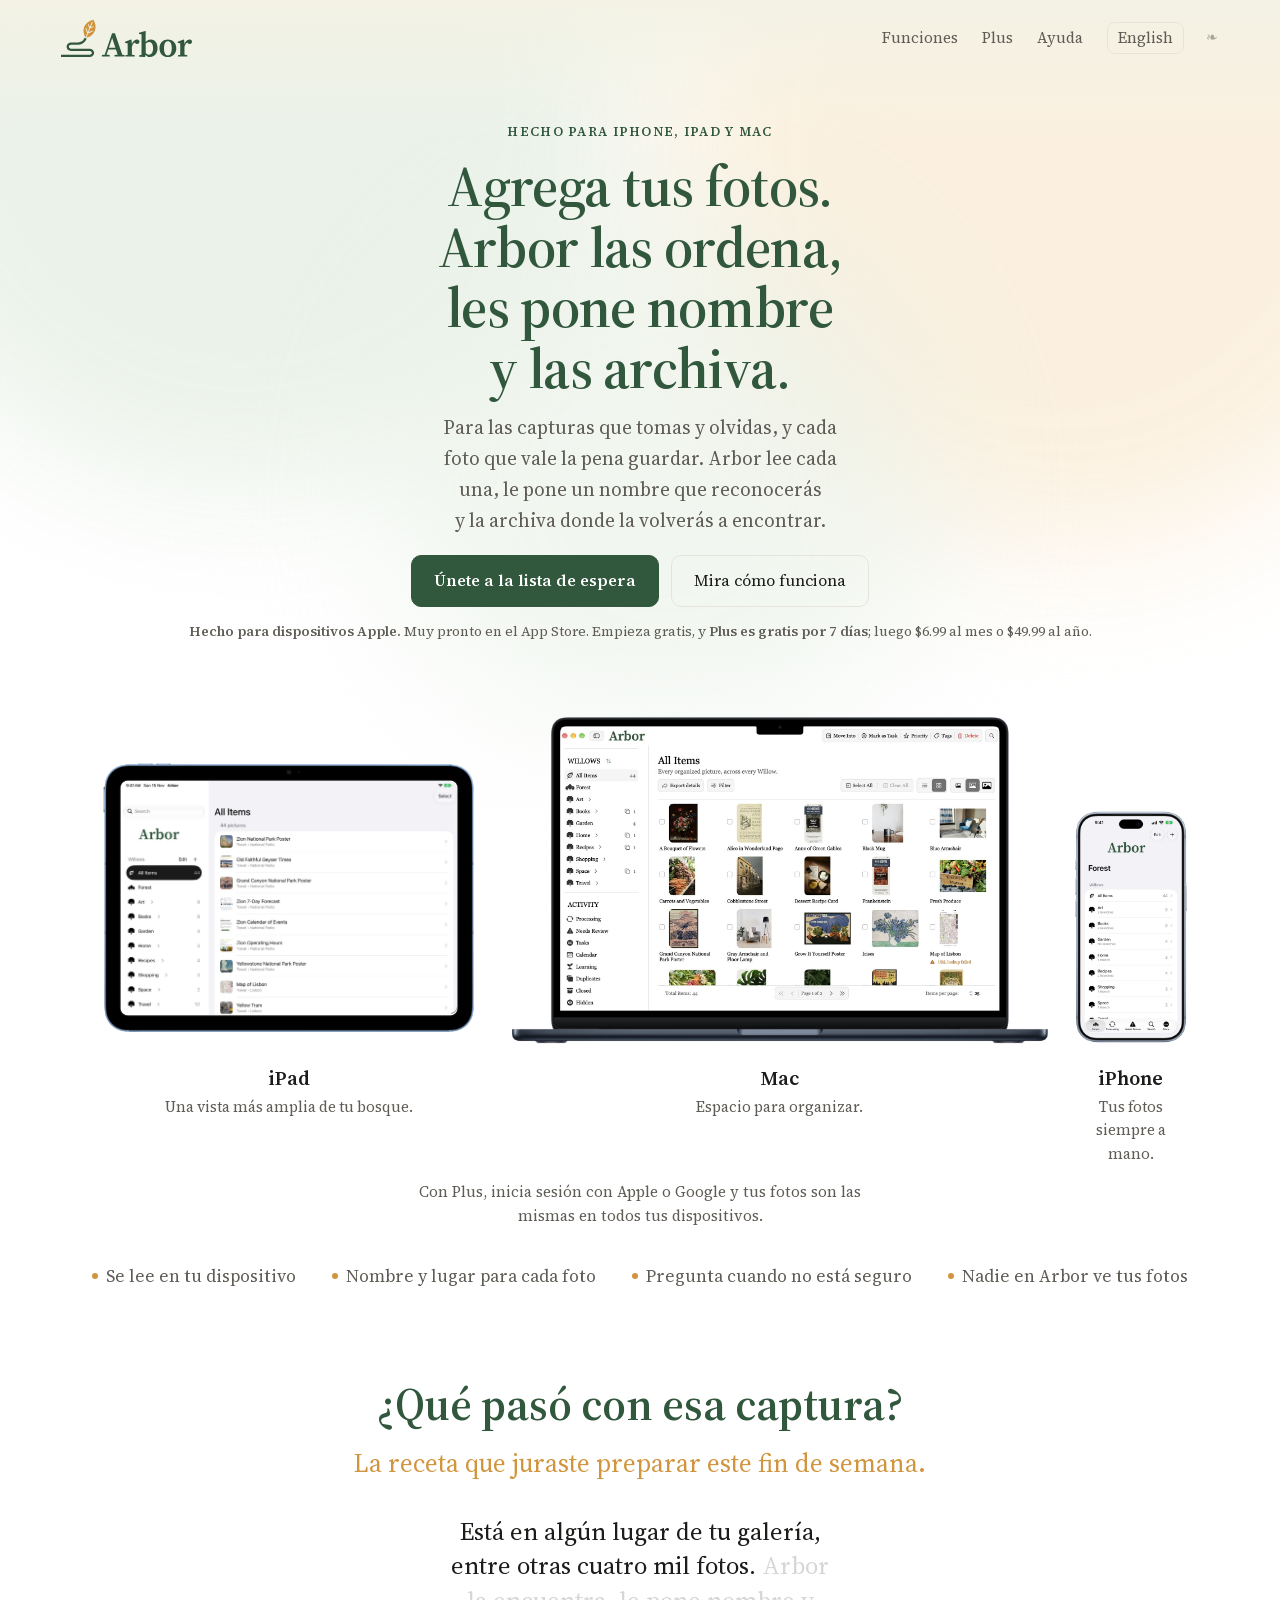
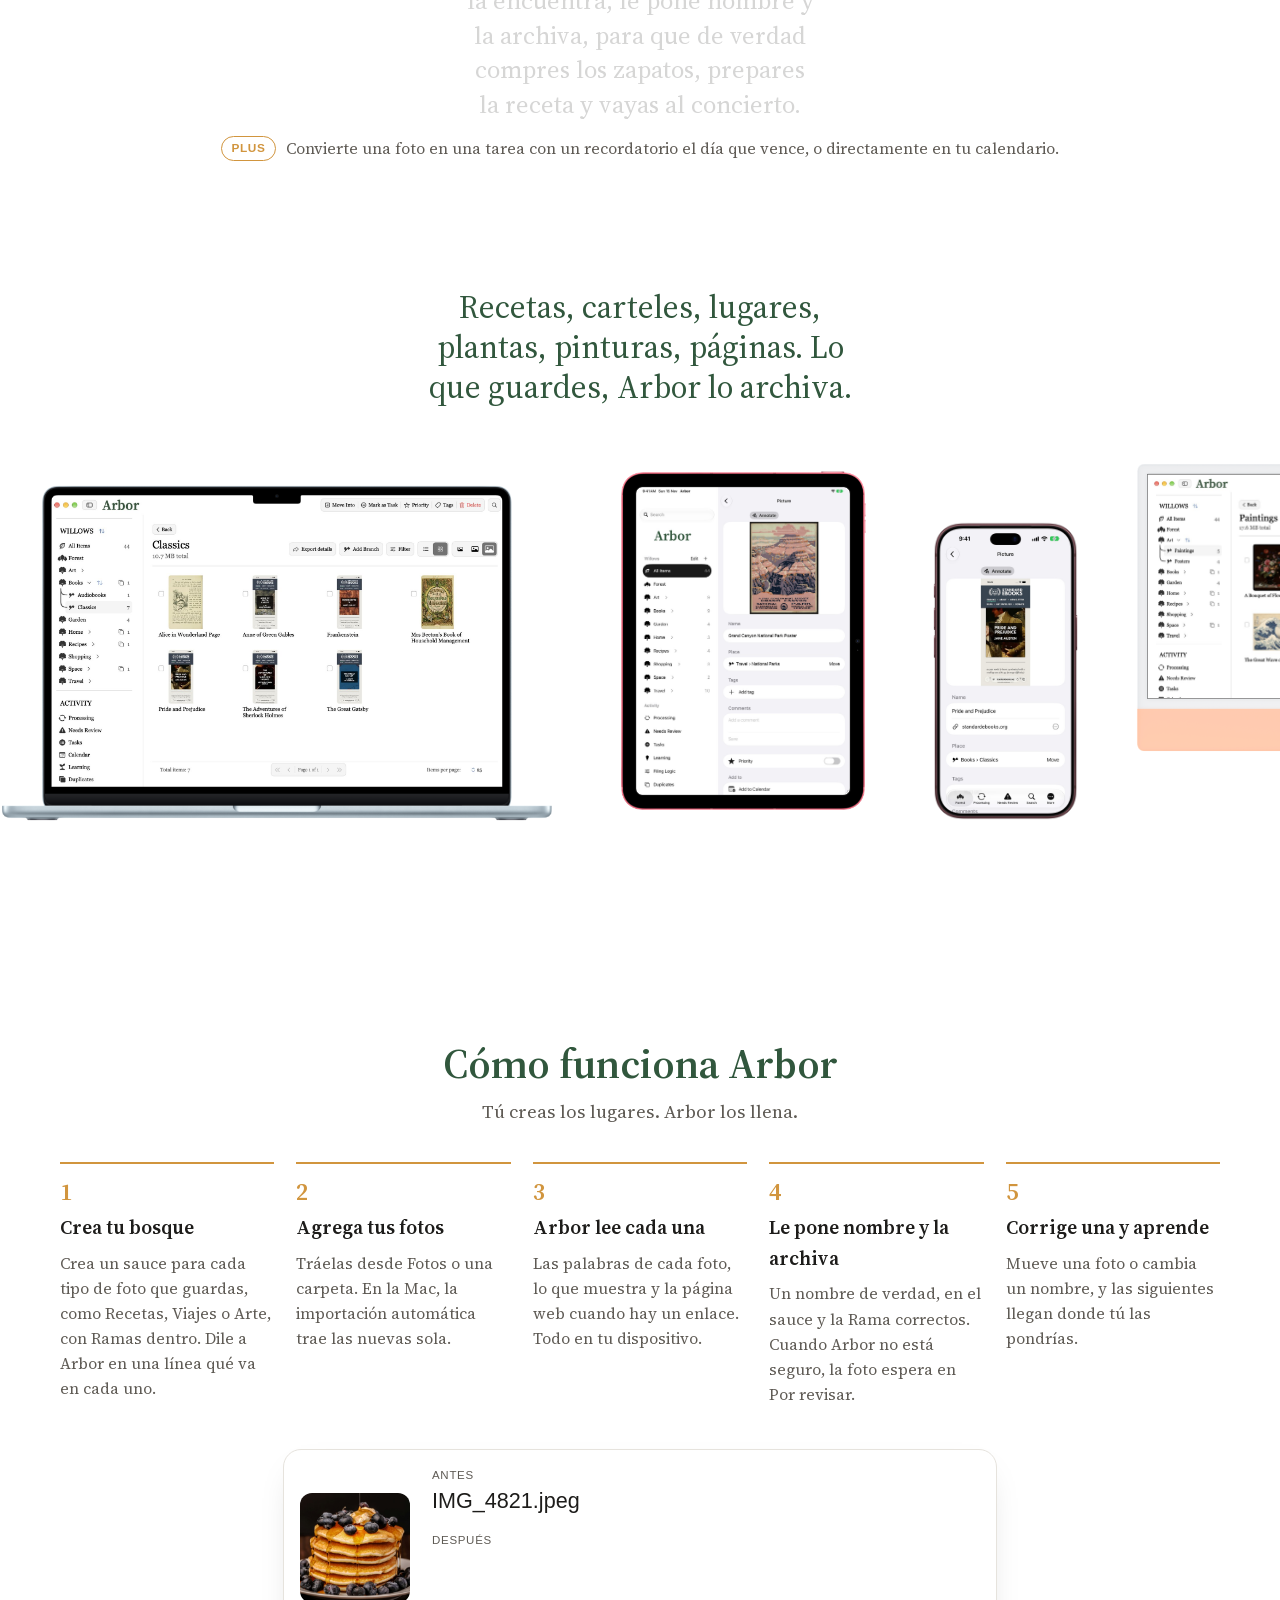
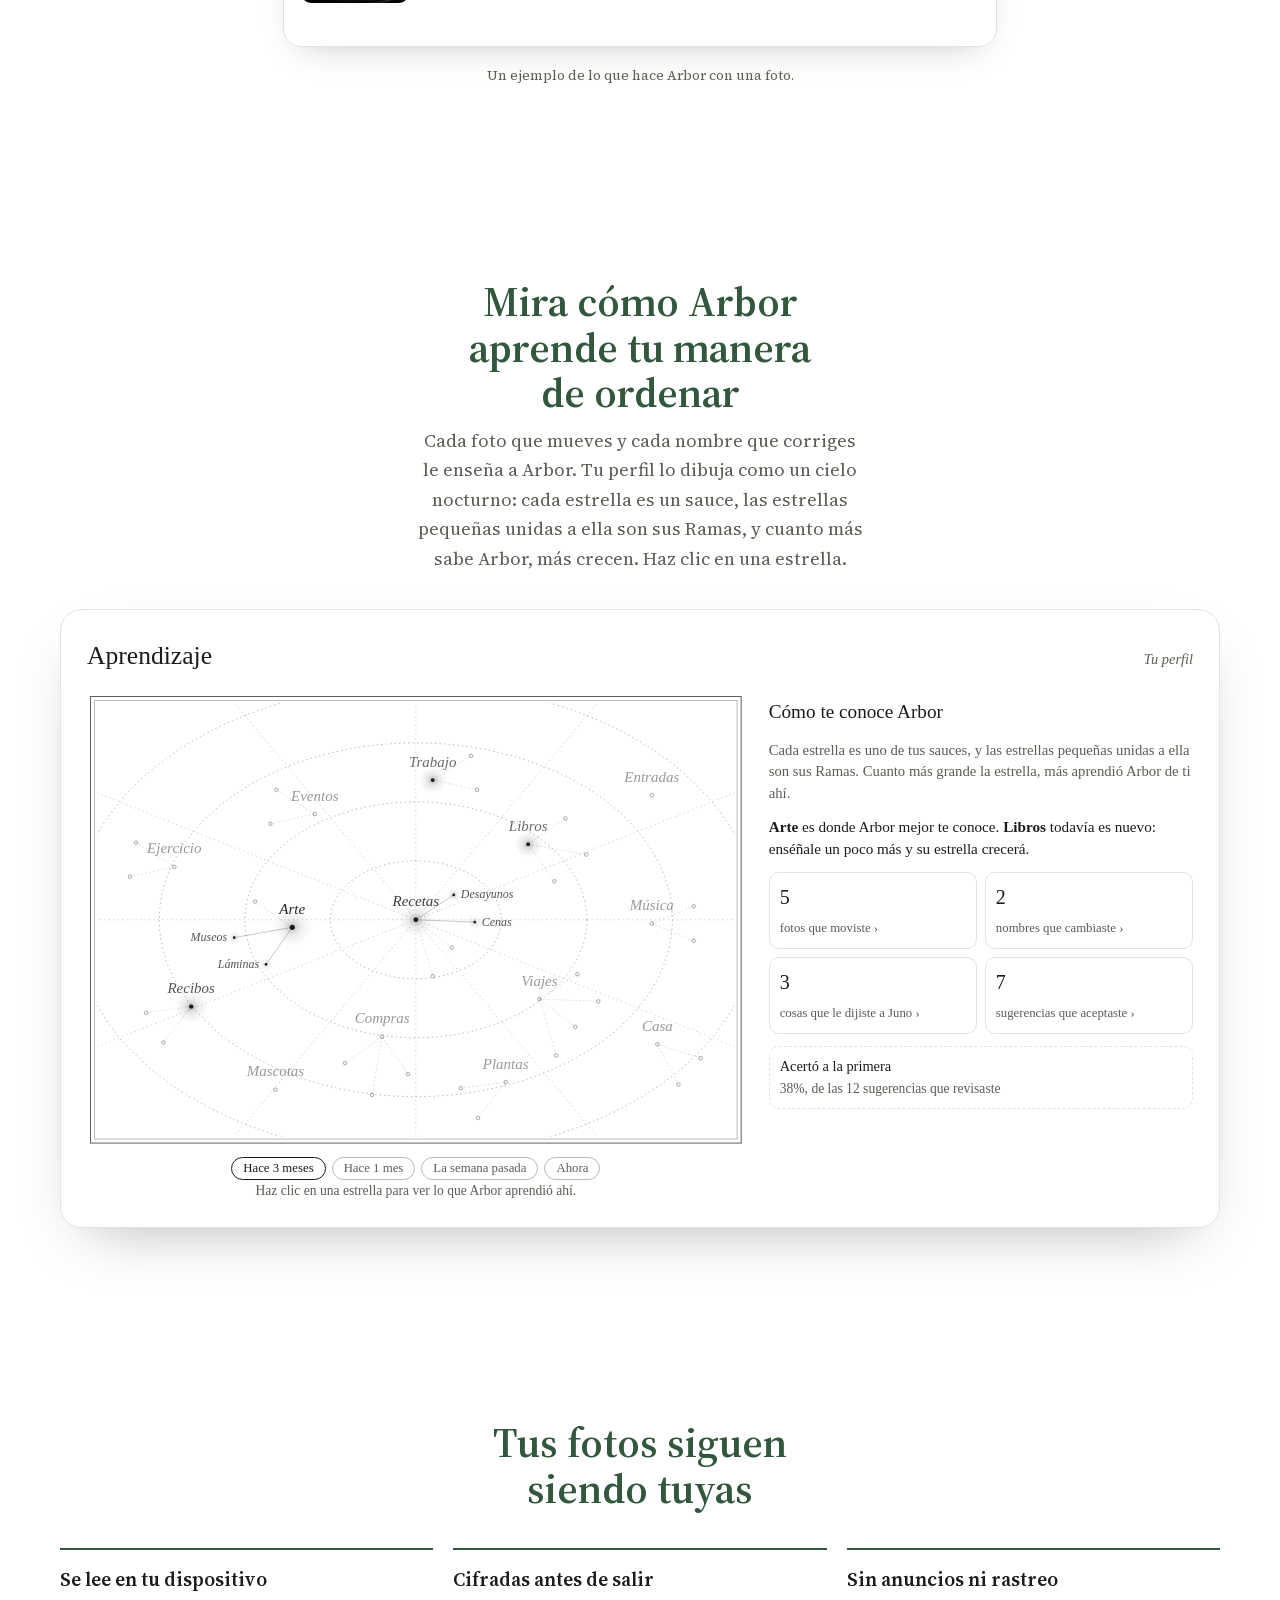
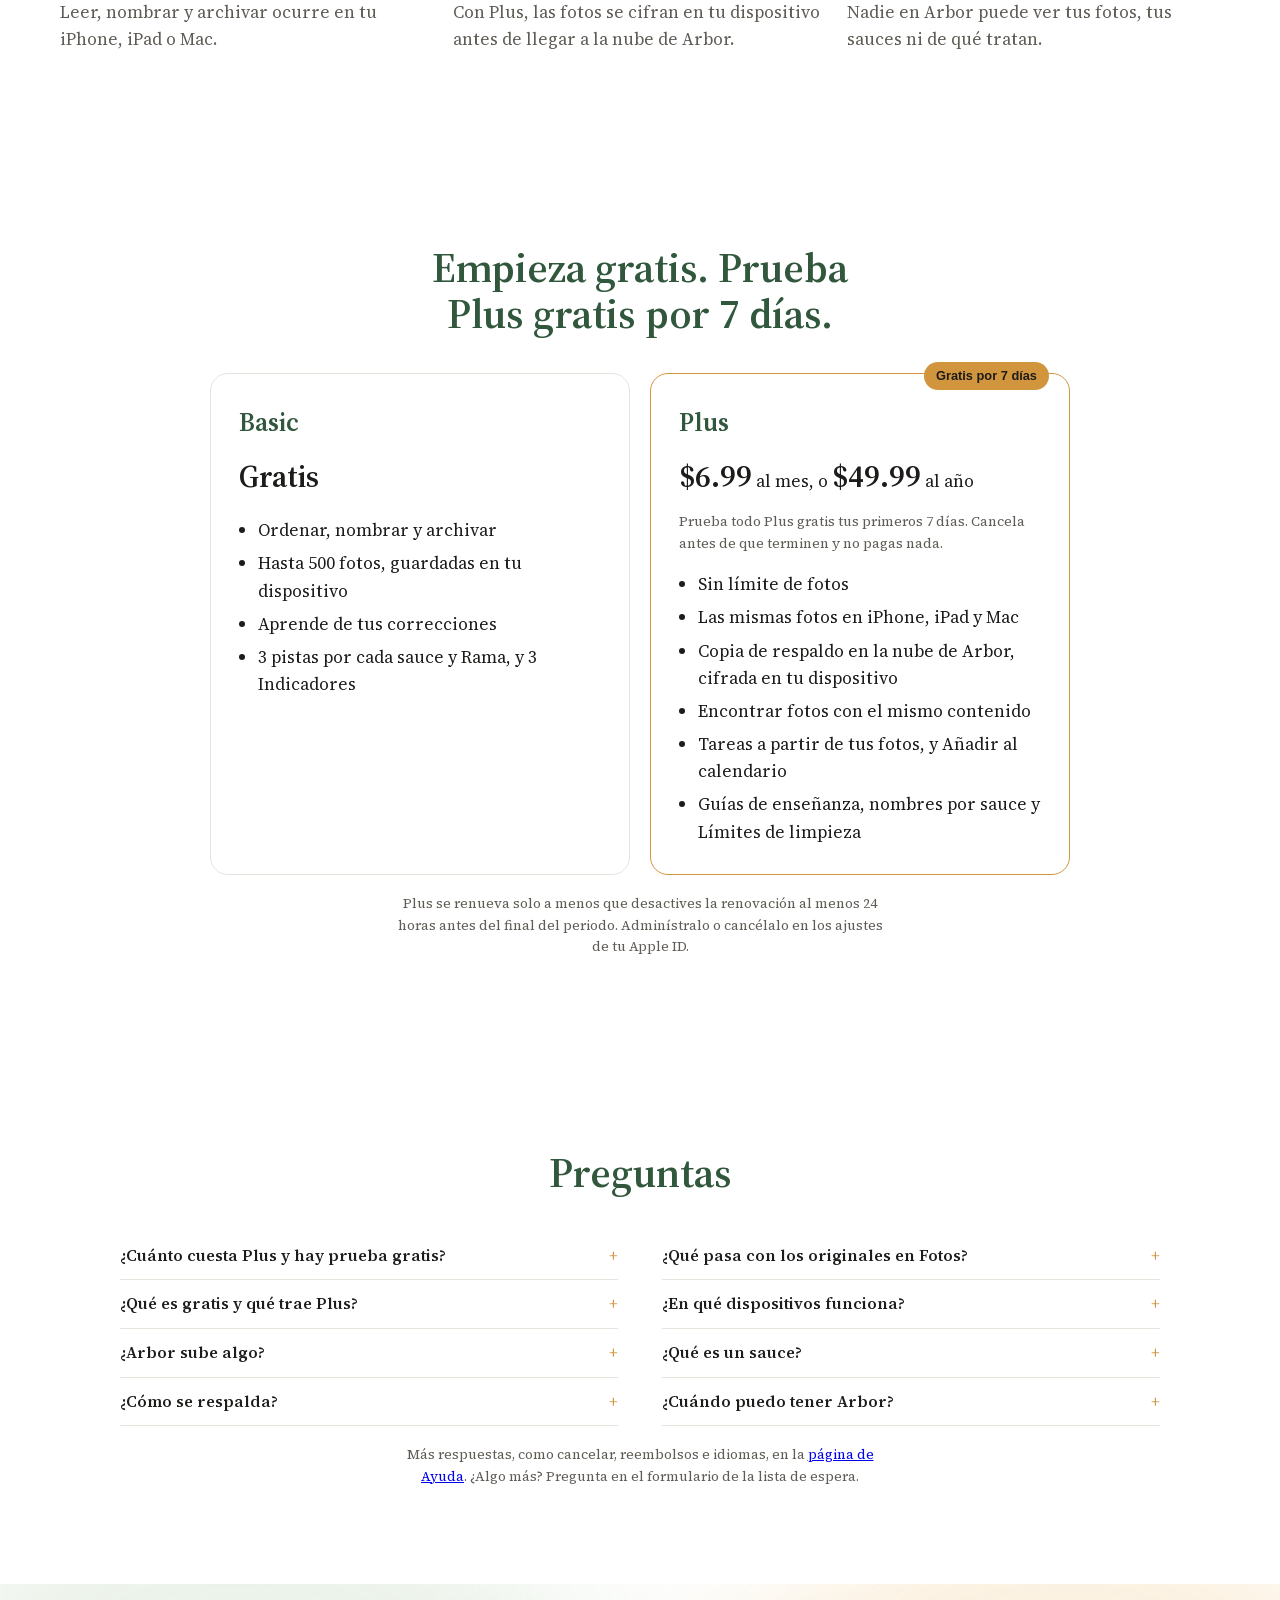
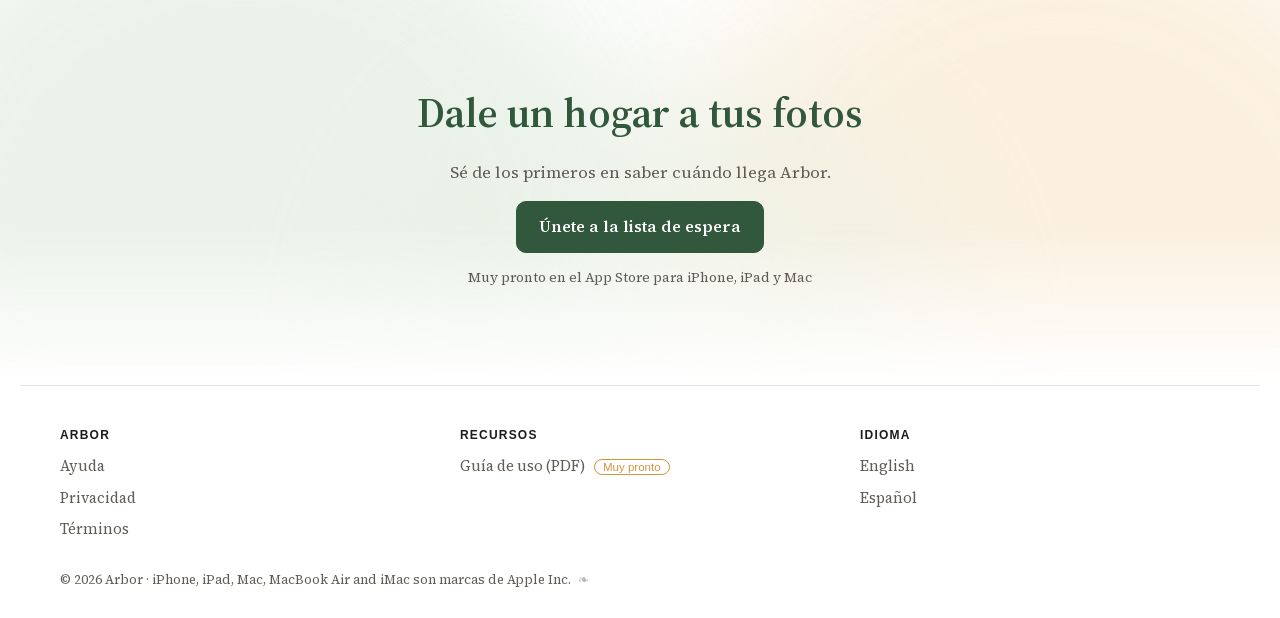
==== commit 8428319b: "Spanish site: Willow becomes sauce, Forest becomes bosque (owner) Co-Authored-By: Claude Opus 5.5 <n" ====
--- a/es/index.html
+++ b/es/index.html
@@ -345,7 +345,7 @@
 <!-- /search tags -->
 </head>
 <body>
-<div id="view"><!-- drawn copy for search engines --><div class="site c-a f-b"><div class="top"><div class="wash" aria-hidden="true"><i></i><i></i><i></i></div><div class="in nav"><a class="brand" href="./"><svg class="lockup" viewBox="36 306 782 234" role="img" aria-label="Arbor"><g id="Layer_1" data-name="Layer 1"><path class="lg" d="M281.29857,522.33137l20.69945-3.05952h3.85523l20.86755,3.05952v9.58225H281.29857Zm59.36919-126.393H357.3997l46.39577,135.97527H376.73685L338.87774,416.15817l6.18978-5.24025-40.26764,120.9957H293.939ZM317.7733,479.502h55.07911l3.93766,10.657h-62.356Zm37.19255,43.05392,24.35543-3.05952h8.9475l25.74434,3.05952v9.35769H354.96585Z"></path><path class="lg" d="M431.962,489.07387V478.28833c0-11.2191-.20379-16.42041-.61268-24.58l-14.37208-1.83675v-7.58844L451.085,431.36879l3.28408,2.11453,2.14958,25.27575v30.3148c0,12.64826.20379,33.6599.61138,42.83975H431.34931C431.7582,522.73377,431.962,501.72213,431.962,489.07387Zm-13.3531,34.50234,20.94154-4.0798h12.91566l20.94284,4.0798v8.33741h-54.8Zm26.22982-61.742h13.49978l-3.90195,3.52422c5.03126-22.041,18.37268-33.9896,30.48355-33.9896,7.4132,0,14.05794,3.90455,16.13094,11.05425-.22456,10.11185-5.01958,15.79085-13.17916,15.79085-5.44016,0-9.76658-2.43515-14.03718-7.21719l-5.73222-6.26442,9.09678.50624c-9.9522,5.92822-17.2953,16.4282-20.93894,30.33817l-11.4216-.749Z"></path><path class="lg" d="M499.46221,523.65149l20.534-4.08109-7.63,12.41851c.40758-9.17986.61138-30.19149.61138-42.83975V401.26168l-14.7602-1.81469v-7.88828l36.44033-9.17985,3.08029,1.85622-.81518,28.74285v35.04881l.61138,2.65193v65.79327l-3.61249,17.93135-34.45949-2.41438Zm81.235-40.31762c0-25.19267-9.46413-37.45022-23.24559-37.45022-9.06563,0-18.61283,7.30676-29.31141,18.15591l-1.83545-3.52292c11.7565-19.97319,25.16671-29.14785,41.1354-29.14785,21.92287,0,39.35836,18.11437,39.35836,50.80332,0,32.16453-19.2995,52.618-42.719,52.618-15.43778,0-27.1125-7.97785-37.02575-29.11929l1.83545-3.56316c9.4849,12.34061,18.104,18.39345,27.91729,18.39345C570.07127,520.50111,580.69716,508.52654,580.69716,483.33387Z"></path><path class="lg" d="M617.96954,483.07556c0-32.5903,22.82632-51.70677,49.20671-51.70677,26.12208,0,49.20671,18.89191,49.20671,51.70677,0,32.81615-21.81253,51.71455-49.20671,51.71455C639.44847,534.79011,617.96954,515.66715,617.96954,483.07556Zm71.81755.22456c0-28.15873-8.083-42.0025-22.61084-42.0025-14.78616,0-22.61084,13.84377-22.61084,42.0025,0,28.23532,7.82468,41.56116,22.61084,41.56116C681.70409,524.86128,689.78709,511.53544,689.78709,483.30012Z"></path><path class="lg" d="M739.5922,489.07387V478.28833c0-11.2191-.20509-16.42041-.61268-24.58l-14.37337-1.83675v-7.58844l34.109-12.91436,3.28408,2.11453,2.14826,25.27575v30.3148c0,12.64826.20511,33.6599.6127,42.83975H738.97952C739.38711,522.73377,739.5922,501.72213,739.5922,489.07387Zm-13.3531,34.50234,20.94154-4.0798H760.0963l20.94283,4.0798v8.33741h-54.8Zm26.22982-61.742H765.9687l-3.902,3.52422c5.03-22.041,18.37268-33.9896,30.48355-33.9896,7.41319,0,14.05794,3.90455,16.13094,11.05425-.22456,10.11185-5.01958,15.79085-13.17916,15.79085-5.44146,0-9.76658-2.43515-14.03718-7.21719l-5.73222-6.26442,9.09678.50624c-9.9522,5.92822-17.2966,16.4282-20.94024,30.33817l-11.4203-.749Z"></path><path class="lg" d="M209.43948,534.79011H41.71246V521.498h167.727c7.1471,0,12.96174-5.15329,12.96174-11.4865s-5.81464-11.4852-12.96174-11.4852H100.51116c-14.30458,0-25.9423-10.98675-25.9423-24.49043s11.63772-24.49042,25.9423-24.49042l34.96509-.08827c.06555-.0013.13759.0013.20639.0026.29076-.0039,31.07351.47249,41.3327-22.028l2.75707-6.04765,12.094,5.51415-2.75707,6.04764c-13.69969,30.0487-50.85265,29.85659-53.68825,29.80337l-34.893.08826c-6.992,0-12.66708,5.02348-12.66708,11.19833s5.6751,11.19833,12.65021,11.19833H209.43948c14.47657,0,26.25384,11.11526,26.25384,24.7773C235.69332,523.67486,223.91605,534.79011,209.43948,534.79011Z"></path><path class="lo" d="M230.95687,315.60359c-23.95481,4.64858-44.05653,18.99512-53.085,40.75359-8.632,20.80289-5.28689,44.02136,6.95858,63.72282l10.58021-25.49809-10.25953-27.10745a2.56318,2.56318,0,1,1,4.794-1.81577l8.33208,22.01485,9.0621-21.83947-7.67059-20.26719a2.56318,2.56318,0,1,1,4.794-1.81577l5.74318,15.17451,11.84078-28.536a2.56307,2.56307,0,1,1,4.73471,1.96462l-11.84078,28.536,14.7993-6.65059a2.56319,2.56319,0,1,1,2.10014,4.67644L212.074,367.7987l-9.062,21.8393,21.46977-9.64863a2.56318,2.56318,0,1,1,2.10013,4.67643l-26.43654,11.88073-10.58017,25.498c22.5963-5.24407,41.397-19.27345,50.0289-40.07625C248.62257,360.20982,244.58313,335.84611,230.95687,315.60359Z"></path></g></svg></a><nav class="links"><a class="hide" href="#features" data-go="features">Funciones</a><a class="hide" href="#plans" data-go="plans">Plus</a><a href="support/">Ayuda</a><a class="lang" href="../" hreflang="en">English</a><a href="../tend/" class="tend tend-top" aria-label="Owner">❧</a></nav></div><div class="in hero"><div class="for">Hecho para iPhone, iPad y Mac</div><h1 class="h1"><span style="animation-delay:0s">Agrega</span> <span style="animation-delay:0.07s">tus</span> <span style="animation-delay:0.14s">fotos.</span> <span style="animation-delay:0.21000000000000002s">Arbor</span> <span style="animation-delay:0.28s">las</span> <span style="animation-delay:0.35000000000000003s">ordena,</span> <span style="animation-delay:0.42000000000000004s">les</span> <span style="animation-delay:0.49000000000000005s">pone</span> <span style="animation-delay:0.56s">nombre</span> <span style="animation-delay:0.6300000000000001s">y</span> <span style="animation-delay:0.7000000000000001s">las</span> <span style="animation-delay:0.77s">archiva.</span></h1><p class="sub">Para las capturas que tomas y olvidas, y cada foto que vale la pena guardar. Arbor lee cada una, le pone un nombre que reconocerás y la archiva donde la volverás a encontrar.</p><div class="btns"><button type="button" class="btn" data-wait="">Únete a la lista de espera</button><button type="button" class="btn ghost" data-go="how">Mira cómo funciona</button></div><div class="small"><b>Hecho para dispositivos Apple.</b> Muy pronto en el App Store. Empieza gratis, y <b>Plus es gratis por 7 días</b>; luego $6.99 al mes o $49.99 al año.</div></div><div class="devices"><div class="dev ipadl"><div class="screen"><img src="../img/screens/ipad-landscape-all-items.jpg" alt="Arbor en iPad: cada foto con su Willow y su Rama" loading="lazy"></div><img class="frame" src="../frames/c/ipad-blue-landscape.png" alt="iPad showing Arbor"></div><div class="dev mac"><div class="screen"><img src="../img/screens/mac-all-items-grid.jpg" alt="Arbor en una Mac: Todos los elementos, cada foto con su nombre" loading="lazy"></div><img class="frame" src="../frames/c/macbook-midnight.png" alt="MacBook Air showing Arbor"></div><div class="dev iphone"><div class="screen"><img src="../img/screens/iphone-forest.jpg" alt="Arbor en iPhone: el Forest con sus Willows" loading="lazy"></div><img class="frame" src="../frames/c/iphone-glacier.png" alt="iPhone showing Arbor"></div></div><div class="devcaps"><div class="cap-ipad"><b>iPad</b><span>Una vista más amplia de tu Forest.</span></div><div class="cap-mac"><b>Mac</b><span>Espacio para organizar.</span></div><div class="cap-iphone"><b>iPhone</b><span>Tus fotos siempre a mano.</span></div></div><p class="syncline">Con Plus, inicia sesión con Apple o Google y tus fotos son las mismas en todos tus dispositivos.</p></div><div class="in proof"><span><i></i>Se lee en tu dispositivo</span><span><i></i>Nombre y lugar para cada foto</span><span><i></i>Pregunta cuando no está seguro</span><span><i></i>Nadie en Arbor ve tus fotos</span></div><section class="sec in hook"><p class="hook-q">¿Qué pasó con esa captura?</p><div class="hook-rot" aria-live="off"><span class="on">Los zapatos que capturaste hace seis semanas.</span><span>La receta que juraste preparar este fin de semana.</span><span>La fecha del concierto que te mandó un amigo.</span><span>La contraseña del Wi-Fi del alquiler.</span><span>El libro que alguien te recomendó.</span></div><p class="hook-p" data-split="1"><span class="w">Está</span> <span class="w">en</span> <span class="w">algún</span> <span class="w">lugar</span> <span class="w">de</span> <span class="w">tu</span> <span class="w">galería,</span> <span class="w">entre</span> <span class="w">otras</span> <span class="w">cuatro</span> <span class="w">mil</span> <span class="w">fotos.</span> <span class="w">Arbor</span> <span class="w">la</span> <span class="w">encuentra,</span> <span class="w">le</span> <span class="w">pone</span> <span class="w">nombre</span> <span class="w">y</span> <span class="w">la</span> <span class="w">archiva,</span> <span class="w">para</span> <span class="w">que</span> <span class="w">de</span> <span class="w">verdad</span> <span class="w">compres</span> <span class="w">los</span> <span class="w">zapatos,</span> <span class="w">prepares</span> <span class="w">la</span> <span class="w">receta</span> <span class="w">y</span> <span class="w">vayas</span> <span class="w">al</span> <span class="w">concierto.</span></p><p class="hook-plus"><span class="plus">PLUS</span> Convierte una foto en una tarea con un recordatorio el día que vence, o directamente en tu calendario.</p></section><section class="sec show" id="features"><p class="show-cap in">Recetas, carteles, lugares, plantas, pinturas, páginas. Lo que guardes, Arbor lo archiva.</p><div class="showrow" id="showrow" aria-label="Arbor en dispositivos Apple"><div class="showtrack"><div class="sitem s-mac"><div class="dev mac"><div class="screen"><img src="../img/screens/mac-books-classics.jpg" alt="Libros, Clásicos: siete páginas de libros en una Mac" loading="lazy"></div><img class="frame" src="../frames/c/macbook-sky-blue.png" alt="MacBook Air showing Arbor"></div></div><div class="sitem s-ipad"><div class="dev ipad"><div class="screen"><img src="../img/screens/ipad-picture-grandcanyon.jpg" alt="Un cartel del Gran Cañón, con nombre y archivado en Viajes" loading="lazy"></div><img class="frame" src="../frames/c/ipad-pink-portrait.png" alt="iPad showing Arbor"></div></div><div class="sitem s-iphone"><div class="dev iphone"><div class="screen"><img src="../img/screens/iphone-picture-pride.jpg" alt="Orgullo y prejuicio, nombrado a partir de la página, en Libros" loading="lazy"></div><img class="frame" src="../frames/c/iphone-burgundy.png" alt="iPhone showing Arbor"></div></div><div class="sitem s-imac"><div class="dev imac"><div class="screen"><img src="../img/screens/mac-art-paintings.jpg" alt="Pinturas en el Willow Arte" loading="lazy"></div><img class="frame" src="../frames/c/imac-orange.png" alt="iMac showing Arbor"></div></div><div class="sitem s-mini"><div class="dev mini"><div class="screen"><img src="../img/screens/ipad-landscape-garden.jpg" alt="El Willow Jardín en iPad mini" loading="lazy"></div><img class="frame" src="../frames/c/mini-starlight-landscape.png" alt="iPad mini showing Arbor"></div></div><div class="sitem s-neo"><div class="dev neo"><div class="screen"><img src="../img/screens/mac-travel-parks.jpg" alt="Carteles y capturas de parques nacionales en Viajes" loading="lazy"></div><img class="frame" src="../frames/c/neo-citrus.png" alt="MacBook Neo showing Arbor"></div></div><div class="sitem s-iphone"><div class="dev iphone"><div class="screen"><img src="../img/screens/iphone-books-classics.jpg" alt="La Rama Clásicos en iPhone" loading="lazy"></div><img class="frame" src="../frames/c/iphone-glacier.png" alt="iPhone showing Arbor"></div></div><div class="sitem s-imac"><div class="dev imac"><div class="screen"><img src="../img/screens/mac-details-frankenstein.jpg" alt="Los detalles de una foto: nombre, autor, Willow y Rama" loading="lazy"></div><img class="frame" src="../frames/c/imac-purple.png" alt="iMac showing Arbor"></div></div><div class="sitem s-minip"><div class="dev minip"><div class="screen"><img src="../img/screens/ipad-all-items.jpg" alt="Todos los elementos en iPad mini" loading="lazy"></div><img class="frame" src="../frames/c/mini-midnight-portrait.png" alt="iPad mini showing Arbor"></div></div><div class="sitem s-pro"><div class="dev pro"><div class="screen"><img src="../img/screens/mac-shopping-market.jpg" alt="Fotos del mercado en Compras" loading="lazy"></div><img class="frame" src="../frames/c/pro-space-black.png" alt="MacBook Pro showing Arbor"></div></div><div class="sitem s-iphone"><div class="dev iphone"><div class="screen"><img src="../img/screens/iphone-search-monstera.jpg" alt="Buscando monstera" loading="lazy"></div><img class="frame" src="../frames/c/iphone-black.png" alt="iPhone showing Arbor"></div></div><div class="sitem s-neo"><div class="dev neo"><div class="screen"><img src="../img/screens/mac-garden.jpg" alt="El Willow Jardín en una Mac" loading="lazy"></div><img class="frame" src="../frames/c/neo-indigo.png" alt="MacBook Neo showing Arbor"></div></div><div class="sitem s-iphone"><div class="dev iphone"><div class="screen"><img src="../img/screens/iphone-all-items.jpg" alt="Todos los elementos en iPhone" loading="lazy"></div><img class="frame" src="../frames/c/iphone-silver.png" alt="iPhone showing Arbor"></div></div><div class="sitem s-mac" aria-hidden="true"><div class="dev mac"><div class="screen"><img src="../img/screens/mac-books-classics.jpg" alt="Libros, Clásicos: siete páginas de libros en una Mac" loading="lazy"></div><img class="frame" src="../frames/c/macbook-sky-blue.png" alt="MacBook Air showing Arbor"></div></div><div class="sitem s-ipad" aria-hidden="true"><div class="dev ipad"><div class="screen"><img src="../img/screens/ipad-picture-grandcanyon.jpg" alt="Un cartel del Gran Cañón, con nombre y archivado en Viajes" loading="lazy"></div><img class="frame" src="../frames/c/ipad-pink-portrait.png" alt="iPad showing Arbor"></div></div><div class="sitem s-iphone" aria-hidden="true"><div class="dev iphone"><div class="screen"><img src="../img/screens/iphone-picture-pride.jpg" alt="Orgullo y prejuicio, nombrado a partir de la página, en Libros" loading="lazy"></div><img class="frame" src="../frames/c/iphone-burgundy.png" alt="iPhone showing Arbor"></div></div><div class="sitem s-imac" aria-hidden="true"><div class="dev imac"><div class="screen"><img src="../img/screens/mac-art-paintings.jpg" alt="Pinturas en el Willow Arte" loading="lazy"></div><img class="frame" src="../frames/c/imac-orange.png" alt="iMac showing Arbor"></div></div><div class="sitem s-mini" aria-hidden="true"><div class="dev mini"><div class="screen"><img src="../img/screens/ipad-landscape-garden.jpg" alt="El Willow Jardín en iPad mini" loading="lazy"></div><img class="frame" src="../frames/c/mini-starlight-landscape.png" alt="iPad mini showing Arbor"></div></div><div class="sitem s-neo" aria-hidden="true"><div class="dev neo"><div class="screen"><img src="../img/screens/mac-travel-parks.jpg" alt="Carteles y capturas de parques nacionales en Viajes" loading="lazy"></div><img class="frame" src="../frames/c/neo-citrus.png" alt="MacBook Neo showing Arbor"></div></div><div class="sitem s-iphone" aria-hidden="true"><div class="dev iphone"><div class="screen"><img src="../img/screens/iphone-books-classics.jpg" alt="La Rama Clásicos en iPhone" loading="lazy"></div><img class="frame" src="../frames/c/iphone-glacier.png" alt="iPhone showing Arbor"></div></div><div class="sitem s-imac" aria-hidden="true"><div class="dev imac"><div class="screen"><img src="../img/screens/mac-details-frankenstein.jpg" alt="Los detalles de una foto: nombre, autor, Willow y Rama" loading="lazy"></div><img class="frame" src="../frames/c/imac-purple.png" alt="iMac showing Arbor"></div></div><div class="sitem s-minip" aria-hidden="true"><div class="dev minip"><div class="screen"><img src="../img/screens/ipad-all-items.jpg" alt="Todos los elementos en iPad mini" loading="lazy"></div><img class="frame" src="../frames/c/mini-midnight-portrait.png" alt="iPad mini showing Arbor"></div></div><div class="sitem s-pro" aria-hidden="true"><div class="dev pro"><div class="screen"><img src="../img/screens/mac-shopping-market.jpg" alt="Fotos del mercado en Compras" loading="lazy"></div><img class="frame" src="../frames/c/pro-space-black.png" alt="MacBook Pro showing Arbor"></div></div><div class="sitem s-iphone" aria-hidden="true"><div class="dev iphone"><div class="screen"><img src="../img/screens/iphone-search-monstera.jpg" alt="Buscando monstera" loading="lazy"></div><img class="frame" src="../frames/c/iphone-black.png" alt="iPhone showing Arbor"></div></div><div class="sitem s-neo" aria-hidden="true"><div class="dev neo"><div class="screen"><img src="../img/screens/mac-garden.jpg" alt="El Willow Jardín en una Mac" loading="lazy"></div><img class="frame" src="../frames/c/neo-indigo.png" alt="MacBook Neo showing Arbor"></div></div><div class="sitem s-iphone" aria-hidden="true"><div class="dev iphone"><div class="screen"><img src="../img/screens/iphone-all-items.jpg" alt="Todos los elementos en iPhone" loading="lazy"></div><img class="frame" src="../frames/c/iphone-silver.png" alt="iPhone showing Arbor"></div></div></div></div></section><section class="sec in" id="how"><div class="sec-head"><h2>Cómo funciona Arbor</h2><p>Tú creas los lugares. Arbor los llena.</p></div><ol class="how"><li class=""><span class="n">1</span><b>Crea tu Forest</b><p>Crea un Willow para cada tipo de foto que guardas, como Recetas, Viajes o Arte, con Ramas dentro. Dile a Arbor en una línea qué va en cada uno.</p></li><li class=""><span class="n">2</span><b>Agrega tus fotos</b><p>Tráelas desde Fotos o una carpeta. En la Mac, la importación automática trae las nuevas sola.</p></li><li class=""><span class="n">3</span><b>Arbor lee cada una</b><p>Las palabras de cada foto, lo que muestra y la página web cuando hay un enlace. Todo en tu dispositivo.</p></li><li class=""><span class="n">4</span><b>Le pone nombre y la archiva</b><p>Un nombre de verdad, en el Willow y la Rama correctos. Cuando Arbor no está seguro, la foto espera en Por revisar.</p></li><li class=""><span class="n">5</span><b>Corrige una y aprende</b><p>Mueve una foto o cambia un nombre, y las siguientes llegan donde tú las pondrías.</p></li></ol><div class="rename" id="rename" aria-label="IMG_4821.jpeg se tacha y pasa a ser Panqueques de arándanos, archivada en Recetas, Desayunos"><img src="../strip/unsplash-pancakes-1.jpg" alt=""><div class="names"><div class="tag">Antes</div><span class="old">IMG_4821.jpeg<svg viewBox="0 0 200 40" preserveAspectRatio="none" aria-hidden="true"><path id="scribble" d=""></path></svg></span><div class="tag" style="margin-top:12px">Después</div><div class="new" id="nm">Panqueques de arándanos<svg viewBox="0 0 200 12" preserveAspectRatio="none" aria-hidden="true"><path d="M3 8 C 50 3, 120 3, 197 7"></path></svg></div><br><span class="chip" id="chip">Recetas › Desayunos</span></div></div><p class="fine">Un ejemplo de lo que hace Arbor con una foto.</p></section><section class="sec in" id="learning"><div class="sec-head"><h2>Mira cómo Arbor aprende tu manera de ordenar</h2><p>Cada foto que mueves y cada nombre que corriges le enseña a Arbor. Tu perfil lo dibuja como un cielo nocturno: cada estrella es un Willow, las estrellas pequeñas unidas a ella son sus Ramas, y cuanto más sabe Arbor, más crecen. Haz clic en una estrella.</p></div><div class="learnmock"><div class="lh"><b>Aprendizaje</b><span>Tu perfil</span></div><div class="lgrid"><div><canvas id="sky" role="img" aria-label="Un mapa de estrellas de Willows y sus Ramas, que crece a medida que Arbor aprende"></canvas><div class="times" id="times"><button type="button" data-ring="0" aria-pressed="true">Hace 3 meses</button><button type="button" data-ring="1" aria-pressed="false">Hace 1 mes</button><button type="button" data-ring="2" aria-pressed="false">La semana pasada</button><button type="button" data-ring="3" aria-pressed="false">Ahora</button></div><p class="lhint">Haz clic en una estrella para ver lo que Arbor aprendió ahí.</p></div><div class="lside" id="lside"><h4>Cómo te conoce Arbor</h4><p class="exp">Cada estrella es uno de tus Willows, y las estrellas pequeñas unidas a ella son sus Ramas. Cuanto más grande la estrella, más aprendió Arbor de ti ahí.</p><p class="best"><b>Arte</b> es donde Arbor mejor te conoce. <b>Libros</b> todavía es nuevo: enséñale un poco más y su estrella crecerá.</p><div class="lstats"><div><b>5</b><span>fotos que moviste ›</span></div><div><b>2</b><span>nombres que cambiaste ›</span></div><div><b>3</b><span>cosas que le dijiste a Juno ›</span></div><div><b>7</b><span>sugerencias que aceptaste ›</span></div></div><div class="lfirst">Acertó a la primera<span>38%, de las 12 sugerencias que revisaste</span></div></div></div></div></section><section class="sec in"><div class="sec-head"><h2>Tus fotos siguen siendo tuyas</h2></div><div class="private"><div class=""><b>Se lee en tu dispositivo</b><p>Leer, nombrar y archivar ocurre en tu iPhone, iPad o Mac.</p></div><div class=""><b>Cifradas antes de salir</b><p>Con Plus, las fotos se cifran en tu dispositivo antes de llegar a la nube de Arbor.</p></div><div class=""><b>Sin anuncios ni rastreo</b><p>Nadie en Arbor puede ver tus fotos, tus Willows ni de qué tratan.</p></div></div></section><section class="sec in" id="plans"><div class="sec-head"><h2>Empieza gratis. Prueba Plus gratis por 7 días.</h2></div><div class="plans"><div class="plan"><h3>Basic</h3><div class="price"><b>Gratis</b></div><ul><li>Ordenar, nombrar y archivar</li><li>Hasta 500 fotos, guardadas en tu dispositivo</li><li>Aprende de tus correcciones</li><li>3 pistas por cada Willow y Rama, y 3 Indicadores</li></ul></div><div class="plan plusc"><span class="trial">Gratis por 7 días</span><h3>Plus</h3><div class="price"><b>$6.99</b> al mes, o <b>$49.99</b> al año</div><div class="small">Prueba todo Plus gratis tus primeros 7 días. Cancela antes de que terminen y no pagas nada.</div><ul><li>Sin límite de fotos</li><li>Las mismas fotos en iPhone, iPad y Mac</li><li>Copia de respaldo en la nube de Arbor, cifrada en tu dispositivo</li><li>Encontrar fotos con el mismo contenido</li><li>Tareas a partir de tus fotos, y Añadir al calendario</li><li>Guías de enseñanza, nombres por Willow y Límites de limpieza</li></ul></div></div><p class="fine">Plus se renueva solo a menos que desactives la renovación al menos 24 horas antes del final del periodo. Adminístralo o cancélalo en los ajustes de tu Apple ID.</p></section><section class="sec in" id="questions"><div class="sec-head"><h2>Preguntas</h2></div><div class="qs"><details><summary>¿Cuánto cuesta Plus y hay prueba gratis?</summary><p>Plus es gratis tus primeros 7 días; luego $6.99 al mes o $49.99 al año. Cancela antes de que terminen los 7 días y no pagas nada. Una suscripción cubre tu iPhone, iPad y Mac.</p></details><details><summary>¿Qué es gratis y qué trae Plus?</summary><p>Basic es gratis: ordenar, nombrar y archivar, aprender de tus correcciones y hasta 500 fotos en un dispositivo. Plus agrega fotos sin límite, el mismo Forest en todos tus dispositivos, copia de respaldo, tareas y eventos de calendario, encontrar el mismo contenido guardado dos veces, Guías de enseñanza y más.</p></details><details><summary>¿Arbor sube algo?</summary><p>Con Basic no: todo se queda en tu dispositivo. Con Plus, todo se cifra en tu dispositivo antes de ir a la nube de Arbor, así que nadie en Arbor puede verlo.</p></details><details><summary>¿Cómo se respalda?</summary><p>Con Plus, tu Forest se respalda en la nube de Arbor. En un dispositivo nuevo, inicia sesión con la misma cuenta de Apple o Google y todo vuelve. Basic no hace copia de respaldo, así que mantén activada la copia de tu dispositivo.</p></details><details><summary>¿Qué pasa con los originales en Fotos?</summary><p>En iPhone y iPad, los originales se quedan en Fotos si así lo quieres. En la Mac, pasan a Arbor para que no estén en dos lugares, y tu Mac pregunta primero.</p></details><details><summary>¿En qué dispositivos funciona?</summary><p>Solo en dispositivos Apple: iPhone y iPad con iOS 26 o posterior, y Mac con macOS 26.5 o posterior. Todavía no en Android ni Windows.</p></details><details><summary>¿Qué es un Willow?</summary><p>Tu Forest lo guarda todo. Los Willows son los grupos grandes, como Recetas o Viajes. Dentro crecen las Ramas, como Postres o Lisboa.</p></details><details><summary>¿Cuándo puedo tener Arbor?</summary><p>Arbor llega pronto al App Store. Únete a la lista de espera y te escribiremos cuando esté listo.</p></details></div><p class="fine">Más respuestas, como cancelar, reembolsos e idiomas, en la <a href="support/">página de Ayuda</a>. ¿Algo más? Pregunta en el formulario de la lista de espera.</p></section><section class="end"><div class="wash" aria-hidden="true" style="inset:0"><i></i><i></i><i></i></div><h2>Dale un hogar a tus fotos</h2><p class="small" style="font-size:1.05rem">Sé de los primeros en saber cuándo llega Arbor.</p><button type="button" class="btn" data-wait="">Únete a la lista de espera</button><div class="small">Muy pronto en el App Store para iPhone, iPad y Mac</div></section><div class="in foot"><div class="fcol"><b>Arbor</b><a href="support/">Ayuda</a><a href="privacy/">Privacidad</a><a href="terms/">Términos</a></div><div class="fcol"><b>Recursos</b><span>Guía de uso (PDF) <i class="soon">Muy pronto</i></span></div><div class="fcol"><b>Idioma</b><a href="../" hreflang="en" lang="en">English</a><a href="./" aria-current="page">Español</a></div><p class="fine2">© 2026 Arbor · iPhone, iPad, Mac, MacBook Air and iMac son marcas de Apple Inc. <a href="../tend/" class="tend" aria-label="Owner" title="">❧</a></p></div><div class="wl-back" id="wl" hidden=""><form class="wl" id="wlform" novalidate=""><h3>Únete a la lista de espera</h3><p class="lead">Te escribiremos cuando Arbor esté listo. Arbor está hecho para dispositivos Apple.</p><div class="row"><label class="f" for="wl-first">Nombre<input type="text" id="wl-first" autocomplete="given-name"></label><label class="f" for="wl-last">Apellido<input type="text" id="wl-last" autocomplete="family-name"></label></div><label class="f" for="wl-email">Correo<input type="email" id="wl-email" autocomplete="email" aria-describedby="wl-email-tip"></label><p class="note" id="wl-email-tip">Usa el correo de tu cuenta de Apple, el que tienes en tu iPhone, iPad o Mac. Ahí te escribiremos cuando Arbor esté listo.</p><fieldset><legend>¿En qué dispositivos Apple lo usarías?</legend><div class="boxes"><label><input type="checkbox" id="wl-d0" value="iPhone">iPhone</label><label><input type="checkbox" id="wl-d1" value="iPad">iPad</label><label><input type="checkbox" id="wl-d2" value="MacBook">MacBook</label></div></fieldset><label class="f" for="wl-note">Pregunta o comentario (opcional)<textarea id="wl-note" rows="2"></textarea></label><input type="text" id="wl-web" tabindex="-1" autocomplete="off" aria-hidden="true" style="position:absolute;left:-9999px;width:1px;height:1px"><p class="err" id="wl-err" role="alert"></p><div class="acts"><button type="button" class="btn ghost" data-close="">Cancelar</button><button type="submit" class="btn">Unirme</button></div><p class="note">Solo lo usamos para avisarte cuando Arbor esté listo. Puedes <a href="leave/">salir de la lista</a> cuando quieras.</p></form></div></div><!-- /drawn copy --></div>
+<div id="view"><!-- drawn copy for search engines --><div class="site c-a f-b"><div class="top"><div class="wash" aria-hidden="true"><i></i><i></i><i></i></div><div class="in nav"><a class="brand" href="./"><svg class="lockup" viewBox="36 306 782 234" role="img" aria-label="Arbor"><g id="Layer_1" data-name="Layer 1"><path class="lg" d="M281.29857,522.33137l20.69945-3.05952h3.85523l20.86755,3.05952v9.58225H281.29857Zm59.36919-126.393H357.3997l46.39577,135.97527H376.73685L338.87774,416.15817l6.18978-5.24025-40.26764,120.9957H293.939ZM317.7733,479.502h55.07911l3.93766,10.657h-62.356Zm37.19255,43.05392,24.35543-3.05952h8.9475l25.74434,3.05952v9.35769H354.96585Z"></path><path class="lg" d="M431.962,489.07387V478.28833c0-11.2191-.20379-16.42041-.61268-24.58l-14.37208-1.83675v-7.58844L451.085,431.36879l3.28408,2.11453,2.14958,25.27575v30.3148c0,12.64826.20379,33.6599.61138,42.83975H431.34931C431.7582,522.73377,431.962,501.72213,431.962,489.07387Zm-13.3531,34.50234,20.94154-4.0798h12.91566l20.94284,4.0798v8.33741h-54.8Zm26.22982-61.742h13.49978l-3.90195,3.52422c5.03126-22.041,18.37268-33.9896,30.48355-33.9896,7.4132,0,14.05794,3.90455,16.13094,11.05425-.22456,10.11185-5.01958,15.79085-13.17916,15.79085-5.44016,0-9.76658-2.43515-14.03718-7.21719l-5.73222-6.26442,9.09678.50624c-9.9522,5.92822-17.2953,16.4282-20.93894,30.33817l-11.4216-.749Z"></path><path class="lg" d="M499.46221,523.65149l20.534-4.08109-7.63,12.41851c.40758-9.17986.61138-30.19149.61138-42.83975V401.26168l-14.7602-1.81469v-7.88828l36.44033-9.17985,3.08029,1.85622-.81518,28.74285v35.04881l.61138,2.65193v65.79327l-3.61249,17.93135-34.45949-2.41438Zm81.235-40.31762c0-25.19267-9.46413-37.45022-23.24559-37.45022-9.06563,0-18.61283,7.30676-29.31141,18.15591l-1.83545-3.52292c11.7565-19.97319,25.16671-29.14785,41.1354-29.14785,21.92287,0,39.35836,18.11437,39.35836,50.80332,0,32.16453-19.2995,52.618-42.719,52.618-15.43778,0-27.1125-7.97785-37.02575-29.11929l1.83545-3.56316c9.4849,12.34061,18.104,18.39345,27.91729,18.39345C570.07127,520.50111,580.69716,508.52654,580.69716,483.33387Z"></path><path class="lg" d="M617.96954,483.07556c0-32.5903,22.82632-51.70677,49.20671-51.70677,26.12208,0,49.20671,18.89191,49.20671,51.70677,0,32.81615-21.81253,51.71455-49.20671,51.71455C639.44847,534.79011,617.96954,515.66715,617.96954,483.07556Zm71.81755.22456c0-28.15873-8.083-42.0025-22.61084-42.0025-14.78616,0-22.61084,13.84377-22.61084,42.0025,0,28.23532,7.82468,41.56116,22.61084,41.56116C681.70409,524.86128,689.78709,511.53544,689.78709,483.30012Z"></path><path class="lg" d="M739.5922,489.07387V478.28833c0-11.2191-.20509-16.42041-.61268-24.58l-14.37337-1.83675v-7.58844l34.109-12.91436,3.28408,2.11453,2.14826,25.27575v30.3148c0,12.64826.20511,33.6599.6127,42.83975H738.97952C739.38711,522.73377,739.5922,501.72213,739.5922,489.07387Zm-13.3531,34.50234,20.94154-4.0798H760.0963l20.94283,4.0798v8.33741h-54.8Zm26.22982-61.742H765.9687l-3.902,3.52422c5.03-22.041,18.37268-33.9896,30.48355-33.9896,7.41319,0,14.05794,3.90455,16.13094,11.05425-.22456,10.11185-5.01958,15.79085-13.17916,15.79085-5.44146,0-9.76658-2.43515-14.03718-7.21719l-5.73222-6.26442,9.09678.50624c-9.9522,5.92822-17.2966,16.4282-20.94024,30.33817l-11.4203-.749Z"></path><path class="lg" d="M209.43948,534.79011H41.71246V521.498h167.727c7.1471,0,12.96174-5.15329,12.96174-11.4865s-5.81464-11.4852-12.96174-11.4852H100.51116c-14.30458,0-25.9423-10.98675-25.9423-24.49043s11.63772-24.49042,25.9423-24.49042l34.96509-.08827c.06555-.0013.13759.0013.20639.0026.29076-.0039,31.07351.47249,41.3327-22.028l2.75707-6.04765,12.094,5.51415-2.75707,6.04764c-13.69969,30.0487-50.85265,29.85659-53.68825,29.80337l-34.893.08826c-6.992,0-12.66708,5.02348-12.66708,11.19833s5.6751,11.19833,12.65021,11.19833H209.43948c14.47657,0,26.25384,11.11526,26.25384,24.7773C235.69332,523.67486,223.91605,534.79011,209.43948,534.79011Z"></path><path class="lo" d="M230.95687,315.60359c-23.95481,4.64858-44.05653,18.99512-53.085,40.75359-8.632,20.80289-5.28689,44.02136,6.95858,63.72282l10.58021-25.49809-10.25953-27.10745a2.56318,2.56318,0,1,1,4.794-1.81577l8.33208,22.01485,9.0621-21.83947-7.67059-20.26719a2.56318,2.56318,0,1,1,4.794-1.81577l5.74318,15.17451,11.84078-28.536a2.56307,2.56307,0,1,1,4.73471,1.96462l-11.84078,28.536,14.7993-6.65059a2.56319,2.56319,0,1,1,2.10014,4.67644L212.074,367.7987l-9.062,21.8393,21.46977-9.64863a2.56318,2.56318,0,1,1,2.10013,4.67643l-26.43654,11.88073-10.58017,25.498c22.5963-5.24407,41.397-19.27345,50.0289-40.07625C248.62257,360.20982,244.58313,335.84611,230.95687,315.60359Z"></path></g></svg></a><nav class="links"><a class="hide" href="#features" data-go="features">Funciones</a><a class="hide" href="#plans" data-go="plans">Plus</a><a href="support/">Ayuda</a><a class="lang" href="../" hreflang="en">English</a><a href="../tend/" class="tend tend-top" aria-label="Owner">❧</a></nav></div><div class="in hero"><div class="for">Hecho para iPhone, iPad y Mac</div><h1 class="h1"><span style="animation-delay:0s">Agrega</span> <span style="animation-delay:0.07s">tus</span> <span style="animation-delay:0.14s">fotos.</span> <span style="animation-delay:0.21000000000000002s">Arbor</span> <span style="animation-delay:0.28s">las</span> <span style="animation-delay:0.35000000000000003s">ordena,</span> <span style="animation-delay:0.42000000000000004s">les</span> <span style="animation-delay:0.49000000000000005s">pone</span> <span style="animation-delay:0.56s">nombre</span> <span style="animation-delay:0.6300000000000001s">y</span> <span style="animation-delay:0.7000000000000001s">las</span> <span style="animation-delay:0.77s">archiva.</span></h1><p class="sub">Para las capturas que tomas y olvidas, y cada foto que vale la pena guardar. Arbor lee cada una, le pone un nombre que reconocerás y la archiva donde la volverás a encontrar.</p><div class="btns"><button type="button" class="btn" data-wait="">Únete a la lista de espera</button><button type="button" class="btn ghost" data-go="how">Mira cómo funciona</button></div><div class="small"><b>Hecho para dispositivos Apple.</b> Muy pronto en el App Store. Empieza gratis, y <b>Plus es gratis por 7 días</b>; luego $6.99 al mes o $49.99 al año.</div></div><div class="devices"><div class="dev ipadl"><div class="screen"><img src="../img/screens/ipad-landscape-all-items.jpg" alt="Arbor en iPad: cada foto con su sauce y su Rama" loading="lazy"></div><img class="frame" src="../frames/c/ipad-blue-landscape.png" alt="iPad showing Arbor"></div><div class="dev mac"><div class="screen"><img src="../img/screens/mac-all-items-grid.jpg" alt="Arbor en una Mac: Todos los elementos, cada foto con su nombre" loading="lazy"></div><img class="frame" src="../frames/c/macbook-midnight.png" alt="MacBook Air showing Arbor"></div><div class="dev iphone"><div class="screen"><img src="../img/screens/iphone-forest.jpg" alt="Arbor en iPhone: el bosque con sus sauces" loading="lazy"></div><img class="frame" src="../frames/c/iphone-glacier.png" alt="iPhone showing Arbor"></div></div><div class="devcaps"><div class="cap-ipad"><b>iPad</b><span>Una vista más amplia de tu bosque.</span></div><div class="cap-mac"><b>Mac</b><span>Espacio para organizar.</span></div><div class="cap-iphone"><b>iPhone</b><span>Tus fotos siempre a mano.</span></div></div><p class="syncline">Con Plus, inicia sesión con Apple o Google y tus fotos son las mismas en todos tus dispositivos.</p></div><div class="in proof"><span><i></i>Se lee en tu dispositivo</span><span><i></i>Nombre y lugar para cada foto</span><span><i></i>Pregunta cuando no está seguro</span><span><i></i>Nadie en Arbor ve tus fotos</span></div><section class="sec in hook"><p class="hook-q">¿Qué pasó con esa captura?</p><div class="hook-rot" aria-live="off"><span class="on">Los zapatos que capturaste hace seis semanas.</span><span>La receta que juraste preparar este fin de semana.</span><span>La fecha del concierto que te mandó un amigo.</span><span>La contraseña del Wi-Fi del alquiler.</span><span>El libro que alguien te recomendó.</span></div><p class="hook-p" data-split="1"><span class="w">Está</span> <span class="w">en</span> <span class="w">algún</span> <span class="w">lugar</span> <span class="w">de</span> <span class="w">tu</span> <span class="w">galería,</span> <span class="w">entre</span> <span class="w">otras</span> <span class="w">cuatro</span> <span class="w">mil</span> <span class="w">fotos.</span> <span class="w">Arbor</span> <span class="w">la</span> <span class="w">encuentra,</span> <span class="w">le</span> <span class="w">pone</span> <span class="w">nombre</span> <span class="w">y</span> <span class="w">la</span> <span class="w">archiva,</span> <span class="w">para</span> <span class="w">que</span> <span class="w">de</span> <span class="w">verdad</span> <span class="w">compres</span> <span class="w">los</span> <span class="w">zapatos,</span> <span class="w">prepares</span> <span class="w">la</span> <span class="w">receta</span> <span class="w">y</span> <span class="w">vayas</span> <span class="w">al</span> <span class="w">concierto.</span></p><p class="hook-plus"><span class="plus">PLUS</span> Convierte una foto en una tarea con un recordatorio el día que vence, o directamente en tu calendario.</p></section><section class="sec show" id="features"><p class="show-cap in">Recetas, carteles, lugares, plantas, pinturas, páginas. Lo que guardes, Arbor lo archiva.</p><div class="showrow" id="showrow" aria-label="Arbor en dispositivos Apple"><div class="showtrack"><div class="sitem s-mac"><div class="dev mac"><div class="screen"><img src="../img/screens/mac-books-classics.jpg" alt="Libros, Clásicos: siete páginas de libros en una Mac" loading="lazy"></div><img class="frame" src="../frames/c/macbook-sky-blue.png" alt="MacBook Air showing Arbor"></div></div><div class="sitem s-ipad"><div class="dev ipad"><div class="screen"><img src="../img/screens/ipad-picture-grandcanyon.jpg" alt="Un cartel del Gran Cañón, con nombre y archivado en Viajes" loading="lazy"></div><img class="frame" src="../frames/c/ipad-pink-portrait.png" alt="iPad showing Arbor"></div></div><div class="sitem s-iphone"><div class="dev iphone"><div class="screen"><img src="../img/screens/iphone-picture-pride.jpg" alt="Orgullo y prejuicio, nombrado a partir de la página, en Libros" loading="lazy"></div><img class="frame" src="../frames/c/iphone-burgundy.png" alt="iPhone showing Arbor"></div></div><div class="sitem s-imac"><div class="dev imac"><div class="screen"><img src="../img/screens/mac-art-paintings.jpg" alt="Pinturas en el sauce Arte" loading="lazy"></div><img class="frame" src="../frames/c/imac-orange.png" alt="iMac showing Arbor"></div></div><div class="sitem s-mini"><div class="dev mini"><div class="screen"><img src="../img/screens/ipad-landscape-garden.jpg" alt="El sauce Jardín en iPad mini" loading="lazy"></div><img class="frame" src="../frames/c/mini-starlight-landscape.png" alt="iPad mini showing Arbor"></div></div><div class="sitem s-neo"><div class="dev neo"><div class="screen"><img src="../img/screens/mac-travel-parks.jpg" alt="Carteles y capturas de parques nacionales en Viajes" loading="lazy"></div><img class="frame" src="../frames/c/neo-citrus.png" alt="MacBook Neo showing Arbor"></div></div><div class="sitem s-iphone"><div class="dev iphone"><div class="screen"><img src="../img/screens/iphone-books-classics.jpg" alt="La Rama Clásicos en iPhone" loading="lazy"></div><img class="frame" src="../frames/c/iphone-glacier.png" alt="iPhone showing Arbor"></div></div><div class="sitem s-imac"><div class="dev imac"><div class="screen"><img src="../img/screens/mac-details-frankenstein.jpg" alt="Los detalles de una foto: nombre, autor, sauce y Rama" loading="lazy"></div><img class="frame" src="../frames/c/imac-purple.png" alt="iMac showing Arbor"></div></div><div class="sitem s-minip"><div class="dev minip"><div class="screen"><img src="../img/screens/ipad-all-items.jpg" alt="Todos los elementos en iPad mini" loading="lazy"></div><img class="frame" src="../frames/c/mini-midnight-portrait.png" alt="iPad mini showing Arbor"></div></div><div class="sitem s-pro"><div class="dev pro"><div class="screen"><img src="../img/screens/mac-shopping-market.jpg" alt="Fotos del mercado en Compras" loading="lazy"></div><img class="frame" src="../frames/c/pro-space-black.png" alt="MacBook Pro showing Arbor"></div></div><div class="sitem s-iphone"><div class="dev iphone"><div class="screen"><img src="../img/screens/iphone-search-monstera.jpg" alt="Buscando monstera" loading="lazy"></div><img class="frame" src="../frames/c/iphone-black.png" alt="iPhone showing Arbor"></div></div><div class="sitem s-neo"><div class="dev neo"><div class="screen"><img src="../img/screens/mac-garden.jpg" alt="El sauce Jardín en una Mac" loading="lazy"></div><img class="frame" src="../frames/c/neo-indigo.png" alt="MacBook Neo showing Arbor"></div></div><div class="sitem s-iphone"><div class="dev iphone"><div class="screen"><img src="../img/screens/iphone-all-items.jpg" alt="Todos los elementos en iPhone" loading="lazy"></div><img class="frame" src="../frames/c/iphone-silver.png" alt="iPhone showing Arbor"></div></div><div class="sitem s-mac" aria-hidden="true"><div class="dev mac"><div class="screen"><img src="../img/screens/mac-books-classics.jpg" alt="Libros, Clásicos: siete páginas de libros en una Mac" loading="lazy"></div><img class="frame" src="../frames/c/macbook-sky-blue.png" alt="MacBook Air showing Arbor"></div></div><div class="sitem s-ipad" aria-hidden="true"><div class="dev ipad"><div class="screen"><img src="../img/screens/ipad-picture-grandcanyon.jpg" alt="Un cartel del Gran Cañón, con nombre y archivado en Viajes" loading="lazy"></div><img class="frame" src="../frames/c/ipad-pink-portrait.png" alt="iPad showing Arbor"></div></div><div class="sitem s-iphone" aria-hidden="true"><div class="dev iphone"><div class="screen"><img src="../img/screens/iphone-picture-pride.jpg" alt="Orgullo y prejuicio, nombrado a partir de la página, en Libros" loading="lazy"></div><img class="frame" src="../frames/c/iphone-burgundy.png" alt="iPhone showing Arbor"></div></div><div class="sitem s-imac" aria-hidden="true"><div class="dev imac"><div class="screen"><img src="../img/screens/mac-art-paintings.jpg" alt="Pinturas en el sauce Arte" loading="lazy"></div><img class="frame" src="../frames/c/imac-orange.png" alt="iMac showing Arbor"></div></div><div class="sitem s-mini" aria-hidden="true"><div class="dev mini"><div class="screen"><img src="../img/screens/ipad-landscape-garden.jpg" alt="El sauce Jardín en iPad mini" loading="lazy"></div><img class="frame" src="../frames/c/mini-starlight-landscape.png" alt="iPad mini showing Arbor"></div></div><div class="sitem s-neo" aria-hidden="true"><div class="dev neo"><div class="screen"><img src="../img/screens/mac-travel-parks.jpg" alt="Carteles y capturas de parques nacionales en Viajes" loading="lazy"></div><img class="frame" src="../frames/c/neo-citrus.png" alt="MacBook Neo showing Arbor"></div></div><div class="sitem s-iphone" aria-hidden="true"><div class="dev iphone"><div class="screen"><img src="../img/screens/iphone-books-classics.jpg" alt="La Rama Clásicos en iPhone" loading="lazy"></div><img class="frame" src="../frames/c/iphone-glacier.png" alt="iPhone showing Arbor"></div></div><div class="sitem s-imac" aria-hidden="true"><div class="dev imac"><div class="screen"><img src="../img/screens/mac-details-frankenstein.jpg" alt="Los detalles de una foto: nombre, autor, sauce y Rama" loading="lazy"></div><img class="frame" src="../frames/c/imac-purple.png" alt="iMac showing Arbor"></div></div><div class="sitem s-minip" aria-hidden="true"><div class="dev minip"><div class="screen"><img src="../img/screens/ipad-all-items.jpg" alt="Todos los elementos en iPad mini" loading="lazy"></div><img class="frame" src="../frames/c/mini-midnight-portrait.png" alt="iPad mini showing Arbor"></div></div><div class="sitem s-pro" aria-hidden="true"><div class="dev pro"><div class="screen"><img src="../img/screens/mac-shopping-market.jpg" alt="Fotos del mercado en Compras" loading="lazy"></div><img class="frame" src="../frames/c/pro-space-black.png" alt="MacBook Pro showing Arbor"></div></div><div class="sitem s-iphone" aria-hidden="true"><div class="dev iphone"><div class="screen"><img src="../img/screens/iphone-search-monstera.jpg" alt="Buscando monstera" loading="lazy"></div><img class="frame" src="../frames/c/iphone-black.png" alt="iPhone showing Arbor"></div></div><div class="sitem s-neo" aria-hidden="true"><div class="dev neo"><div class="screen"><img src="../img/screens/mac-garden.jpg" alt="El sauce Jardín en una Mac" loading="lazy"></div><img class="frame" src="../frames/c/neo-indigo.png" alt="MacBook Neo showing Arbor"></div></div><div class="sitem s-iphone" aria-hidden="true"><div class="dev iphone"><div class="screen"><img src="../img/screens/iphone-all-items.jpg" alt="Todos los elementos en iPhone" loading="lazy"></div><img class="frame" src="../frames/c/iphone-silver.png" alt="iPhone showing Arbor"></div></div></div></div></section><section class="sec in" id="how"><div class="sec-head"><h2>Cómo funciona Arbor</h2><p>Tú creas los lugares. Arbor los llena.</p></div><ol class="how"><li class=""><span class="n">1</span><b>Crea tu bosque</b><p>Crea un sauce para cada tipo de foto que guardas, como Recetas, Viajes o Arte, con Ramas dentro. Dile a Arbor en una línea qué va en cada uno.</p></li><li class=""><span class="n">2</span><b>Agrega tus fotos</b><p>Tráelas desde Fotos o una carpeta. En la Mac, la importación automática trae las nuevas sola.</p></li><li class=""><span class="n">3</span><b>Arbor lee cada una</b><p>Las palabras de cada foto, lo que muestra y la página web cuando hay un enlace. Todo en tu dispositivo.</p></li><li class=""><span class="n">4</span><b>Le pone nombre y la archiva</b><p>Un nombre de verdad, en el sauce y la Rama correctos. Cuando Arbor no está seguro, la foto espera en Por revisar.</p></li><li class=""><span class="n">5</span><b>Corrige una y aprende</b><p>Mueve una foto o cambia un nombre, y las siguientes llegan donde tú las pondrías.</p></li></ol><div class="rename" id="rename" aria-label="IMG_4821.jpeg se tacha y pasa a ser Panqueques de arándanos, archivada en Recetas, Desayunos"><img src="../strip/unsplash-pancakes-1.jpg" alt=""><div class="names"><div class="tag">Antes</div><span class="old">IMG_4821.jpeg<svg viewBox="0 0 200 40" preserveAspectRatio="none" aria-hidden="true"><path id="scribble" d=""></path></svg></span><div class="tag" style="margin-top:12px">Después</div><div class="new" id="nm">Panqueques de arándanos<svg viewBox="0 0 200 12" preserveAspectRatio="none" aria-hidden="true"><path d="M3 8 C 50 3, 120 3, 197 7"></path></svg></div><br><span class="chip" id="chip">Recetas › Desayunos</span></div></div><p class="fine">Un ejemplo de lo que hace Arbor con una foto.</p></section><section class="sec in" id="learning"><div class="sec-head"><h2>Mira cómo Arbor aprende tu manera de ordenar</h2><p>Cada foto que mueves y cada nombre que corriges le enseña a Arbor. Tu perfil lo dibuja como un cielo nocturno: cada estrella es un sauce, las estrellas pequeñas unidas a ella son sus Ramas, y cuanto más sabe Arbor, más crecen. Haz clic en una estrella.</p></div><div class="learnmock"><div class="lh"><b>Aprendizaje</b><span>Tu perfil</span></div><div class="lgrid"><div><canvas id="sky" role="img" aria-label="Un mapa de estrellas de sauces y sus Ramas, que crece a medida que Arbor aprende"></canvas><div class="times" id="times"><button type="button" data-ring="0" aria-pressed="true">Hace 3 meses</button><button type="button" data-ring="1" aria-pressed="false">Hace 1 mes</button><button type="button" data-ring="2" aria-pressed="false">La semana pasada</button><button type="button" data-ring="3" aria-pressed="false">Ahora</button></div><p class="lhint">Haz clic en una estrella para ver lo que Arbor aprendió ahí.</p></div><div class="lside" id="lside"><h4>Cómo te conoce Arbor</h4><p class="exp">Cada estrella es uno de tus sauces, y las estrellas pequeñas unidas a ella son sus Ramas. Cuanto más grande la estrella, más aprendió Arbor de ti ahí.</p><p class="best"><b>Arte</b> es donde Arbor mejor te conoce. <b>Libros</b> todavía es nuevo: enséñale un poco más y su estrella crecerá.</p><div class="lstats"><div><b>5</b><span>fotos que moviste ›</span></div><div><b>2</b><span>nombres que cambiaste ›</span></div><div><b>3</b><span>cosas que le dijiste a Juno ›</span></div><div><b>7</b><span>sugerencias que aceptaste ›</span></div></div><div class="lfirst">Acertó a la primera<span>38%, de las 12 sugerencias que revisaste</span></div></div></div></div></section><section class="sec in"><div class="sec-head"><h2>Tus fotos siguen siendo tuyas</h2></div><div class="private"><div class=""><b>Se lee en tu dispositivo</b><p>Leer, nombrar y archivar ocurre en tu iPhone, iPad o Mac.</p></div><div class=""><b>Cifradas antes de salir</b><p>Con Plus, las fotos se cifran en tu dispositivo antes de llegar a la nube de Arbor.</p></div><div class=""><b>Sin anuncios ni rastreo</b><p>Nadie en Arbor puede ver tus fotos, tus sauces ni de qué tratan.</p></div></div></section><section class="sec in" id="plans"><div class="sec-head"><h2>Empieza gratis. Prueba Plus gratis por 7 días.</h2></div><div class="plans"><div class="plan"><h3>Basic</h3><div class="price"><b>Gratis</b></div><ul><li>Ordenar, nombrar y archivar</li><li>Hasta 500 fotos, guardadas en tu dispositivo</li><li>Aprende de tus correcciones</li><li>3 pistas por cada sauce y Rama, y 3 Indicadores</li></ul></div><div class="plan plusc"><span class="trial">Gratis por 7 días</span><h3>Plus</h3><div class="price"><b>$6.99</b> al mes, o <b>$49.99</b> al año</div><div class="small">Prueba todo Plus gratis tus primeros 7 días. Cancela antes de que terminen y no pagas nada.</div><ul><li>Sin límite de fotos</li><li>Las mismas fotos en iPhone, iPad y Mac</li><li>Copia de respaldo en la nube de Arbor, cifrada en tu dispositivo</li><li>Encontrar fotos con el mismo contenido</li><li>Tareas a partir de tus fotos, y Añadir al calendario</li><li>Guías de enseñanza, nombres por sauce y Límites de limpieza</li></ul></div></div><p class="fine">Plus se renueva solo a menos que desactives la renovación al menos 24 horas antes del final del periodo. Adminístralo o cancélalo en los ajustes de tu Apple ID.</p></section><section class="sec in" id="questions"><div class="sec-head"><h2>Preguntas</h2></div><div class="qs"><details><summary>¿Cuánto cuesta Plus y hay prueba gratis?</summary><p>Plus es gratis tus primeros 7 días; luego $6.99 al mes o $49.99 al año. Cancela antes de que terminen los 7 días y no pagas nada. Una suscripción cubre tu iPhone, iPad y Mac.</p></details><details><summary>¿Qué es gratis y qué trae Plus?</summary><p>Basic es gratis: ordenar, nombrar y archivar, aprender de tus correcciones y hasta 500 fotos en un dispositivo. Plus agrega fotos sin límite, el mismo bosque en todos tus dispositivos, copia de respaldo, tareas y eventos de calendario, encontrar el mismo contenido guardado dos veces, Guías de enseñanza y más.</p></details><details><summary>¿Arbor sube algo?</summary><p>Con Basic no: todo se queda en tu dispositivo. Con Plus, todo se cifra en tu dispositivo antes de ir a la nube de Arbor, así que nadie en Arbor puede verlo.</p></details><details><summary>¿Cómo se respalda?</summary><p>Con Plus, tu bosque se respalda en la nube de Arbor. En un dispositivo nuevo, inicia sesión con la misma cuenta de Apple o Google y todo vuelve. Basic no hace copia de respaldo, así que mantén activada la copia de tu dispositivo.</p></details><details><summary>¿Qué pasa con los originales en Fotos?</summary><p>En iPhone y iPad, los originales se quedan en Fotos si así lo quieres. En la Mac, pasan a Arbor para que no estén en dos lugares, y tu Mac pregunta primero.</p></details><details><summary>¿En qué dispositivos funciona?</summary><p>Solo en dispositivos Apple: iPhone y iPad con iOS 26 o posterior, y Mac con macOS 26.5 o posterior. Todavía no en Android ni Windows.</p></details><details><summary>¿Qué es un sauce?</summary><p>Tu bosque lo guarda todo. Los sauces son los grupos grandes, como Recetas o Viajes. Dentro crecen las Ramas, como Postres o Lisboa.</p></details><details><summary>¿Cuándo puedo tener Arbor?</summary><p>Arbor llega pronto al App Store. Únete a la lista de espera y te escribiremos cuando esté listo.</p></details></div><p class="fine">Más respuestas, como cancelar, reembolsos e idiomas, en la <a href="support/">página de Ayuda</a>. ¿Algo más? Pregunta en el formulario de la lista de espera.</p></section><section class="end"><div class="wash" aria-hidden="true" style="inset:0"><i></i><i></i><i></i></div><h2>Dale un hogar a tus fotos</h2><p class="small" style="font-size:1.05rem">Sé de los primeros en saber cuándo llega Arbor.</p><button type="button" class="btn" data-wait="">Únete a la lista de espera</button><div class="small">Muy pronto en el App Store para iPhone, iPad y Mac</div></section><div class="in foot"><div class="fcol"><b>Arbor</b><a href="support/">Ayuda</a><a href="privacy/">Privacidad</a><a href="terms/">Términos</a></div><div class="fcol"><b>Recursos</b><span>Guía de uso (PDF) <i class="soon">Muy pronto</i></span></div><div class="fcol"><b>Idioma</b><a href="../" hreflang="en" lang="en">English</a><a href="./" aria-current="page">Español</a></div><p class="fine2">© 2026 Arbor · iPhone, iPad, Mac, MacBook Air and iMac son marcas de Apple Inc. <a href="../tend/" class="tend" aria-label="Owner" title="">❧</a></p></div><div class="wl-back" id="wl" hidden=""><form class="wl" id="wlform" novalidate=""><h3>Únete a la lista de espera</h3><p class="lead">Te escribiremos cuando Arbor esté listo. Arbor está hecho para dispositivos Apple.</p><div class="row"><label class="f" for="wl-first">Nombre<input type="text" id="wl-first" autocomplete="given-name"></label><label class="f" for="wl-last">Apellido<input type="text" id="wl-last" autocomplete="family-name"></label></div><label class="f" for="wl-email">Correo<input type="email" id="wl-email" autocomplete="email" aria-describedby="wl-email-tip"></label><p class="note" id="wl-email-tip">Usa el correo de tu cuenta de Apple, el que tienes en tu iPhone, iPad o Mac. Ahí te escribiremos cuando Arbor esté listo.</p><fieldset><legend>¿En qué dispositivos Apple lo usarías?</legend><div class="boxes"><label><input type="checkbox" id="wl-d0" value="iPhone">iPhone</label><label><input type="checkbox" id="wl-d1" value="iPad">iPad</label><label><input type="checkbox" id="wl-d2" value="MacBook">MacBook</label></div></fieldset><label class="f" for="wl-note">Pregunta o comentario (opcional)<textarea id="wl-note" rows="2"></textarea></label><input type="text" id="wl-web" tabindex="-1" autocomplete="off" aria-hidden="true" style="position:absolute;left:-9999px;width:1px;height:1px"><p class="err" id="wl-err" role="alert"></p><div class="acts"><button type="button" class="btn ghost" data-close="">Cancelar</button><button type="submit" class="btn">Unirme</button></div><p class="note">Solo lo usamos para avisarte cuando Arbor esté listo. Puedes <a href="leave/">salir de la lista</a> cuando quieras.</p></form></div></div><!-- /drawn copy --></div>
 
 <script>
 (function () {
@@ -378,15 +378,15 @@
     ['mac', 'sky-blue', 'mac-books-classics', 'Libros, Clásicos: siete páginas de libros en una Mac'],
     ['ipad', 'pink', 'ipad-picture-grandcanyon', 'Un cartel del Gran Cañón, con nombre y archivado en Viajes'],
     ['iphone', 'burgundy', 'iphone-picture-pride', 'Orgullo y prejuicio, nombrado a partir de la página, en Libros'],
-    ['imac', 'orange', 'mac-art-paintings', 'Pinturas en el Willow Arte'],
-    ['mini', 'starlight', 'ipad-landscape-garden', 'El Willow Jardín en iPad mini'],
+    ['imac', 'orange', 'mac-art-paintings', 'Pinturas en el sauce Arte'],
+    ['mini', 'starlight', 'ipad-landscape-garden', 'El sauce Jardín en iPad mini'],
     ['neo', 'citrus', 'mac-travel-parks', 'Carteles y capturas de parques nacionales en Viajes'],
     ['iphone', 'glacier', 'iphone-books-classics', 'La Rama Clásicos en iPhone'],
-    ['imac', 'purple', 'mac-details-frankenstein', 'Los detalles de una foto: nombre, autor, Willow y Rama'],
+    ['imac', 'purple', 'mac-details-frankenstein', 'Los detalles de una foto: nombre, autor, sauce y Rama'],
     ['minip', 'midnight', 'ipad-all-items', 'Todos los elementos en iPad mini'],
     ['pro', 'space-black', 'mac-shopping-market', 'Fotos del mercado en Compras'],
     ['iphone', 'black', 'iphone-search-monstera', 'Buscando monstera'],
-    ['neo', 'indigo', 'mac-garden', 'El Willow Jardín en una Mac'],
+    ['neo', 'indigo', 'mac-garden', 'El sauce Jardín en una Mac'],
     ['iphone', 'silver', 'iphone-all-items', 'Todos los elementos en iPhone']
   ];
 
@@ -401,8 +401,8 @@
       '<p class="sub">Para las capturas que tomas y olvidas, y cada foto que vale la pena guardar. Arbor lee cada una, le pone un nombre que reconocerás y la archiva donde la volverás a encontrar.</p>' +
       '<div class="btns"><button type="button" class="btn" data-wait>Únete a la lista de espera</button><button type="button" class="btn ghost" data-go="how">Mira cómo funciona</button></div>' +
       '<div class="small"><b>Hecho para dispositivos Apple.</b> Muy pronto en el App Store. Empieza gratis, y <b>Plus es gratis por 7 días</b>; luego $6.99 al mes o $49.99 al año.</div></div>' +
-      '<div class="devices">' + frame('ipadl', shot('ipad-landscape-all-items', 'Arbor en iPad: cada foto con su Willow y su Rama'), 'blue') + frame('mac', shot('mac-all-items-grid', 'Arbor en una Mac: Todos los elementos, cada foto con su nombre'), 'midnight') + frame('iphone', shot('iphone-forest', 'Arbor en iPhone: el Forest con sus Willows'), 'glacier') + '</div>' +
-      '<div class="devcaps"><div class="cap-ipad"><b>iPad</b><span>Una vista más amplia de tu Forest.</span></div><div class="cap-mac"><b>Mac</b><span>Espacio para organizar.</span></div><div class="cap-iphone"><b>iPhone</b><span>Tus fotos siempre a mano.</span></div></div>' +
+      '<div class="devices">' + frame('ipadl', shot('ipad-landscape-all-items', 'Arbor en iPad: cada foto con su sauce y su Rama'), 'blue') + frame('mac', shot('mac-all-items-grid', 'Arbor en una Mac: Todos los elementos, cada foto con su nombre'), 'midnight') + frame('iphone', shot('iphone-forest', 'Arbor en iPhone: el bosque con sus sauces'), 'glacier') + '</div>' +
+      '<div class="devcaps"><div class="cap-ipad"><b>iPad</b><span>Una vista más amplia de tu bosque.</span></div><div class="cap-mac"><b>Mac</b><span>Espacio para organizar.</span></div><div class="cap-iphone"><b>iPhone</b><span>Tus fotos siempre a mano.</span></div></div>' +
       '<p class="syncline">Con Plus, inicia sesión con Apple o Google y tus fotos son las mismas en todos tus dispositivos.</p></div>' +
       '<div class="in proof"><span><i></i>Se lee en tu dispositivo</span><span><i></i>Nombre y lugar para cada foto</span><span><i></i>Pregunta cuando no está seguro</span><span><i></i>Nadie en Arbor ve tus fotos</span></div>' +
       '<section class="sec in hook"><p class="hook-q">¿Qué pasó con esa captura?</p><div class="hook-rot" aria-live="off"><span>Los zapatos que capturaste hace seis semanas.</span><span>La receta que juraste preparar este fin de semana.</span><span>La fecha del concierto que te mandó un amigo.</span><span>La contraseña del Wi-Fi del alquiler.</span><span>El libro que alguien te recomendó.</span></div>' +
@@ -414,38 +414,38 @@
       '</section>' +
 
       '<section class="sec in" id="how"><div class="sec-head"><h2>Cómo funciona Arbor</h2><p>Tú creas los lugares. Arbor los llena.</p></div><ol class="how">' +
-      '<li><span class="n">1</span><b>Crea tu Forest</b><p>Crea un Willow para cada tipo de foto que guardas, como Recetas, Viajes o Arte, con Ramas dentro. Dile a Arbor en una línea qué va en cada uno.</p></li>' +
+      '<li><span class="n">1</span><b>Crea tu bosque</b><p>Crea un sauce para cada tipo de foto que guardas, como Recetas, Viajes o Arte, con Ramas dentro. Dile a Arbor en una línea qué va en cada uno.</p></li>' +
       '<li><span class="n">2</span><b>Agrega tus fotos</b><p>Tráelas desde Fotos o una carpeta. En la Mac, la importación automática trae las nuevas sola.</p></li>' +
       '<li><span class="n">3</span><b>Arbor lee cada una</b><p>Las palabras de cada foto, lo que muestra y la página web cuando hay un enlace. Todo en tu dispositivo.</p></li>' +
-      '<li><span class="n">4</span><b>Le pone nombre y la archiva</b><p>Un nombre de verdad, en el Willow y la Rama correctos. Cuando Arbor no está seguro, la foto espera en Por revisar.</p></li>' +
+      '<li><span class="n">4</span><b>Le pone nombre y la archiva</b><p>Un nombre de verdad, en el sauce y la Rama correctos. Cuando Arbor no está seguro, la foto espera en Por revisar.</p></li>' +
       '<li><span class="n">5</span><b>Corrige una y aprende</b><p>Mueve una foto o cambia un nombre, y las siguientes llegan donde tú las pondrías.</p></li></ol>' +
       '<div class="rename" id="rename" aria-label="IMG_4821.jpeg se tacha y pasa a ser Panqueques de arándanos, archivada en Recetas, Desayunos"><img src="../strip/unsplash-pancakes-1.jpg" alt=""><div class="names"><div class="tag">Antes</div><span class="old">IMG_4821.jpeg<svg viewBox="0 0 200 40" preserveAspectRatio="none" aria-hidden="true"><path id="scribble" d=""/></svg></span><div class="tag" style="margin-top:12px">Después</div><div class="new" id="nm">Panqueques de arándanos<svg viewBox="0 0 200 12" preserveAspectRatio="none" aria-hidden="true"><path d="M3 8 C 50 3, 120 3, 197 7"/></svg></div><br><span class="chip" id="chip">Recetas \u203a Desayunos</span></div></div>' +
       '<p class="fine">Un ejemplo de lo que hace Arbor con una foto.</p></section>' +
 
 
-      '<section class="sec in" id="learning"><div class="sec-head"><h2>Mira cómo Arbor aprende tu manera de ordenar</h2><p>Cada foto que mueves y cada nombre que corriges le enseña a Arbor. Tu perfil lo dibuja como un cielo nocturno: cada estrella es un Willow, las estrellas pequeñas unidas a ella son sus Ramas, y cuanto más sabe Arbor, más crecen. Haz clic en una estrella.</p></div>' +
-      '<div class="learnmock"><div class="lh"><b>Aprendizaje</b><span>Tu perfil</span></div><div class="lgrid"><div><canvas id="sky" role="img" aria-label="Un mapa de estrellas de Willows y sus Ramas, que crece a medida que Arbor aprende"></canvas>' +
+      '<section class="sec in" id="learning"><div class="sec-head"><h2>Mira cómo Arbor aprende tu manera de ordenar</h2><p>Cada foto que mueves y cada nombre que corriges le enseña a Arbor. Tu perfil lo dibuja como un cielo nocturno: cada estrella es un sauce, las estrellas pequeñas unidas a ella son sus Ramas, y cuanto más sabe Arbor, más crecen. Haz clic en una estrella.</p></div>' +
+      '<div class="learnmock"><div class="lh"><b>Aprendizaje</b><span>Tu perfil</span></div><div class="lgrid"><div><canvas id="sky" role="img" aria-label="Un mapa de estrellas de sauces y sus Ramas, que crece a medida que Arbor aprende"></canvas>' +
       '<div class="times" id="times"><button type="button" data-ring="0">Hace 3 meses</button><button type="button" data-ring="1">Hace 1 mes</button><button type="button" data-ring="2">La semana pasada</button><button type="button" data-ring="3">Ahora</button></div><p class="lhint">Haz clic en una estrella para ver lo que Arbor aprendió ahí.</p></div>' +
       '<div class="lside" id="lside"></div></div></div></section>' +
 
       '<section class="sec in"><div class="sec-head"><h2>Tus fotos siguen siendo tuyas</h2></div><div class="private">' +
       '<div><b>Se lee en tu dispositivo</b><p>Leer, nombrar y archivar ocurre en tu iPhone, iPad o Mac.</p></div>' +
       '<div><b>Cifradas antes de salir</b><p>Con Plus, las fotos se cifran en tu dispositivo antes de llegar a la nube de Arbor.</p></div>' +
-      '<div><b>Sin anuncios ni rastreo</b><p>Nadie en Arbor puede ver tus fotos, tus Willows ni de qué tratan.</p></div></div></section>' +
+      '<div><b>Sin anuncios ni rastreo</b><p>Nadie en Arbor puede ver tus fotos, tus sauces ni de qué tratan.</p></div></div></section>' +
 
       '<section class="sec in" id="plans"><div class="sec-head"><h2>Empieza gratis. Prueba Plus gratis por 7 días.</h2></div><div class="plans">' +
-      '<div class="plan"><h3>Basic</h3><div class="price"><b>Gratis</b></div><ul><li>Ordenar, nombrar y archivar</li><li>Hasta 500 fotos, guardadas en tu dispositivo</li><li>Aprende de tus correcciones</li><li>3 pistas por cada Willow y Rama, y 3 Indicadores</li></ul></div>' +
-      '<div class="plan plusc"><span class="trial">Gratis por 7 días</span><h3>Plus</h3><div class="price"><b>$6.99</b> al mes, o <b>$49.99</b> al año</div><div class="small">Prueba todo Plus gratis tus primeros 7 días. Cancela antes de que terminen y no pagas nada.</div><ul><li>Sin límite de fotos</li><li>Las mismas fotos en iPhone, iPad y Mac</li><li>Copia de respaldo en la nube de Arbor, cifrada en tu dispositivo</li><li>Encontrar fotos con el mismo contenido</li><li>Tareas a partir de tus fotos, y Añadir al calendario</li><li>Guías de enseñanza, nombres por Willow y Límites de limpieza</li></ul></div></div>' +
+      '<div class="plan"><h3>Basic</h3><div class="price"><b>Gratis</b></div><ul><li>Ordenar, nombrar y archivar</li><li>Hasta 500 fotos, guardadas en tu dispositivo</li><li>Aprende de tus correcciones</li><li>3 pistas por cada sauce y Rama, y 3 Indicadores</li></ul></div>' +
+      '<div class="plan plusc"><span class="trial">Gratis por 7 días</span><h3>Plus</h3><div class="price"><b>$6.99</b> al mes, o <b>$49.99</b> al año</div><div class="small">Prueba todo Plus gratis tus primeros 7 días. Cancela antes de que terminen y no pagas nada.</div><ul><li>Sin límite de fotos</li><li>Las mismas fotos en iPhone, iPad y Mac</li><li>Copia de respaldo en la nube de Arbor, cifrada en tu dispositivo</li><li>Encontrar fotos con el mismo contenido</li><li>Tareas a partir de tus fotos, y Añadir al calendario</li><li>Guías de enseñanza, nombres por sauce y Límites de limpieza</li></ul></div></div>' +
       '<p class="fine">Plus se renueva solo a menos que desactives la renovación al menos 24 horas antes del final del periodo. Adminístralo o cancélalo en los ajustes de tu Apple ID.</p></section>' +
 
       '<section class="sec in" id="questions"><div class="sec-head"><h2>Preguntas</h2></div><div class="qs">' +
       '<details><summary>¿Cuánto cuesta Plus y hay prueba gratis?</summary><p>Plus es gratis tus primeros 7 días; luego $6.99 al mes o $49.99 al año. Cancela antes de que terminen los 7 días y no pagas nada. Una suscripción cubre tu iPhone, iPad y Mac.</p></details>' +
-      '<details><summary>¿Qué es gratis y qué trae Plus?</summary><p>Basic es gratis: ordenar, nombrar y archivar, aprender de tus correcciones y hasta 500 fotos en un dispositivo. Plus agrega fotos sin límite, el mismo Forest en todos tus dispositivos, copia de respaldo, tareas y eventos de calendario, encontrar el mismo contenido guardado dos veces, Guías de enseñanza y más.</p></details>' +
+      '<details><summary>¿Qué es gratis y qué trae Plus?</summary><p>Basic es gratis: ordenar, nombrar y archivar, aprender de tus correcciones y hasta 500 fotos en un dispositivo. Plus agrega fotos sin límite, el mismo bosque en todos tus dispositivos, copia de respaldo, tareas y eventos de calendario, encontrar el mismo contenido guardado dos veces, Guías de enseñanza y más.</p></details>' +
       '<details><summary>¿Arbor sube algo?</summary><p>Con Basic no: todo se queda en tu dispositivo. Con Plus, todo se cifra en tu dispositivo antes de ir a la nube de Arbor, así que nadie en Arbor puede verlo.</p></details>' +
-      '<details><summary>¿Cómo se respalda?</summary><p>Con Plus, tu Forest se respalda en la nube de Arbor. En un dispositivo nuevo, inicia sesión con la misma cuenta de Apple o Google y todo vuelve. Basic no hace copia de respaldo, así que mantén activada la copia de tu dispositivo.</p></details>' +
+      '<details><summary>¿Cómo se respalda?</summary><p>Con Plus, tu bosque se respalda en la nube de Arbor. En un dispositivo nuevo, inicia sesión con la misma cuenta de Apple o Google y todo vuelve. Basic no hace copia de respaldo, así que mantén activada la copia de tu dispositivo.</p></details>' +
       '<details><summary>¿Qué pasa con los originales en Fotos?</summary><p>En iPhone y iPad, los originales se quedan en Fotos si así lo quieres. En la Mac, pasan a Arbor para que no estén en dos lugares, y tu Mac pregunta primero.</p></details>' +
       '<details><summary>¿En qué dispositivos funciona?</summary><p>Solo en dispositivos Apple: iPhone y iPad con iOS 26 o posterior, y Mac con macOS 26.5 o posterior. Todavía no en Android ni Windows.</p></details>' +
-      '<details><summary>¿Qué es un Willow?</summary><p>Tu Forest lo guarda todo. Los Willows son los grupos grandes, como Recetas o Viajes. Dentro crecen las Ramas, como Postres o Lisboa.</p></details>' +
+      '<details><summary>¿Qué es un sauce?</summary><p>Tu bosque lo guarda todo. Los sauces son los grupos grandes, como Recetas o Viajes. Dentro crecen las Ramas, como Postres o Lisboa.</p></details>' +
       '<details><summary>¿Cuándo puedo tener Arbor?</summary><p>Arbor llega pronto al App Store. Únete a la lista de espera y te escribiremos cuando esté listo.</p></details>' +
       '</div><p class="fine">Más respuestas, como cancelar, reembolsos e idiomas, en la <a href="support/">página de Ayuda</a>. ¿Algo más? Pregunta en el formulario de la lista de espera.</p></section>' +
 
@@ -627,7 +627,7 @@
           '<div class="row"><span>Tus correcciones en ' + w.n + '</span><span>' + c[3] + '</span></div>' +
           (w.b.length ? '<p class="br">Ramas: ' + w.b.map(function (b) { return b[0] + ' ' + at(b[1], r); }).join(' · ') + '</p>' : '') + '</div>';
       }
-      html += '<h4>Cómo te conoce Arbor</h4><p class="exp">Cada estrella es uno de tus Willows, y las estrellas pequeñas unidas a ella son sus Ramas. Cuanto más grande la estrella, más aprendió Arbor de ti ahí.</p>' +
+      html += '<h4>Cómo te conoce Arbor</h4><p class="exp">Cada estrella es uno de tus sauces, y las estrellas pequeñas unidas a ella son sus Ramas. Cuanto más grande la estrella, más aprendió Arbor de ti ahí.</p>' +
         '<p class="best"><b>' + best.n + '</b> es donde Arbor mejor te conoce.' + (newest && newest.n !== best.n ? ' <b>' + newest.n + '</b> todavía es nuevo: enséñale un poco más y su estrella crecerá.' : '') + '</p>' +
         '<div class="lstats"><div><b>' + moves + '</b><span>fotos que moviste ›</span></div><div><b>' + names + '</b><span>nombres que cambiaste ›</span></div><div><b>' + told + '</b><span>cosas que le dijiste a Juno ›</span></div><div><b>' + kept + '</b><span>sugerencias que aceptaste ›</span></div></div>' +
         '<div class="lfirst">Acertó a la primera<span>' + [38, 47, 54, 61][r] + '%, de las ' + [12, 25, 41, 58][r] + ' sugerencias que revisaste</span></div>';
